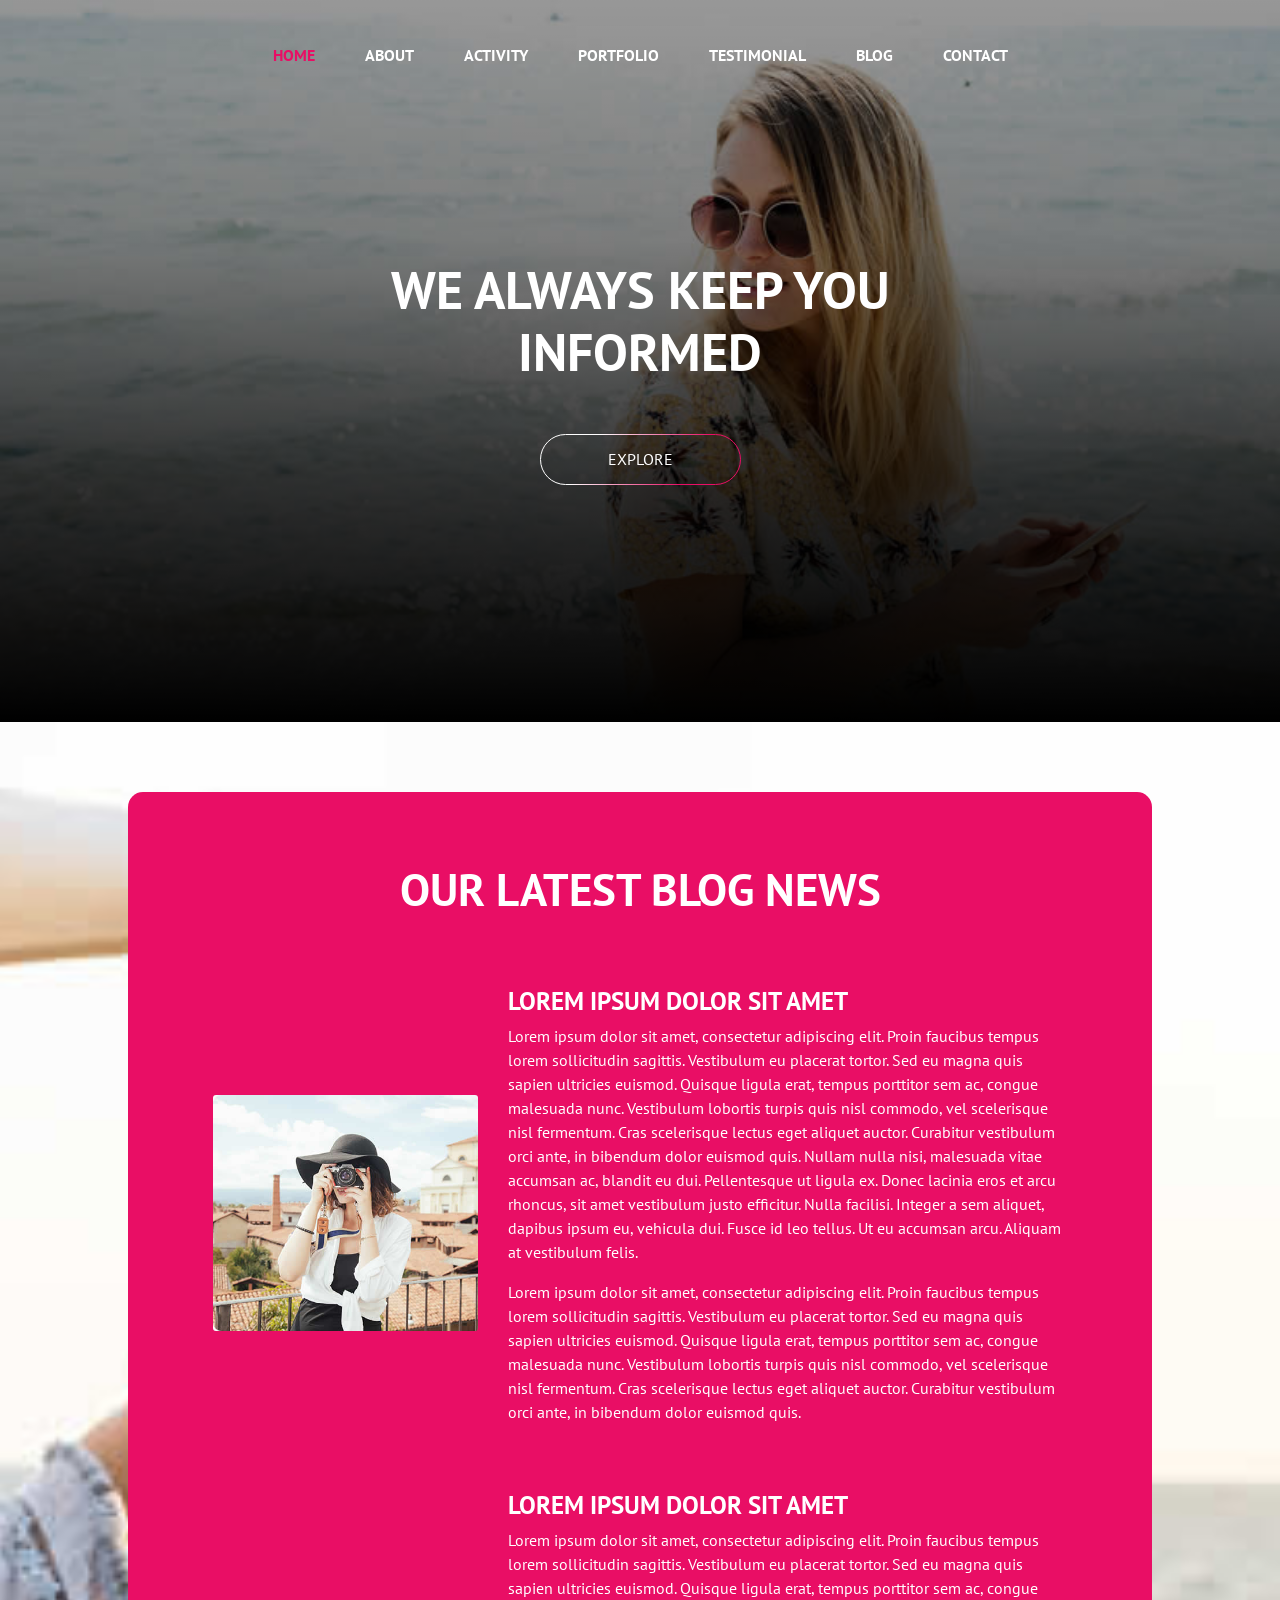
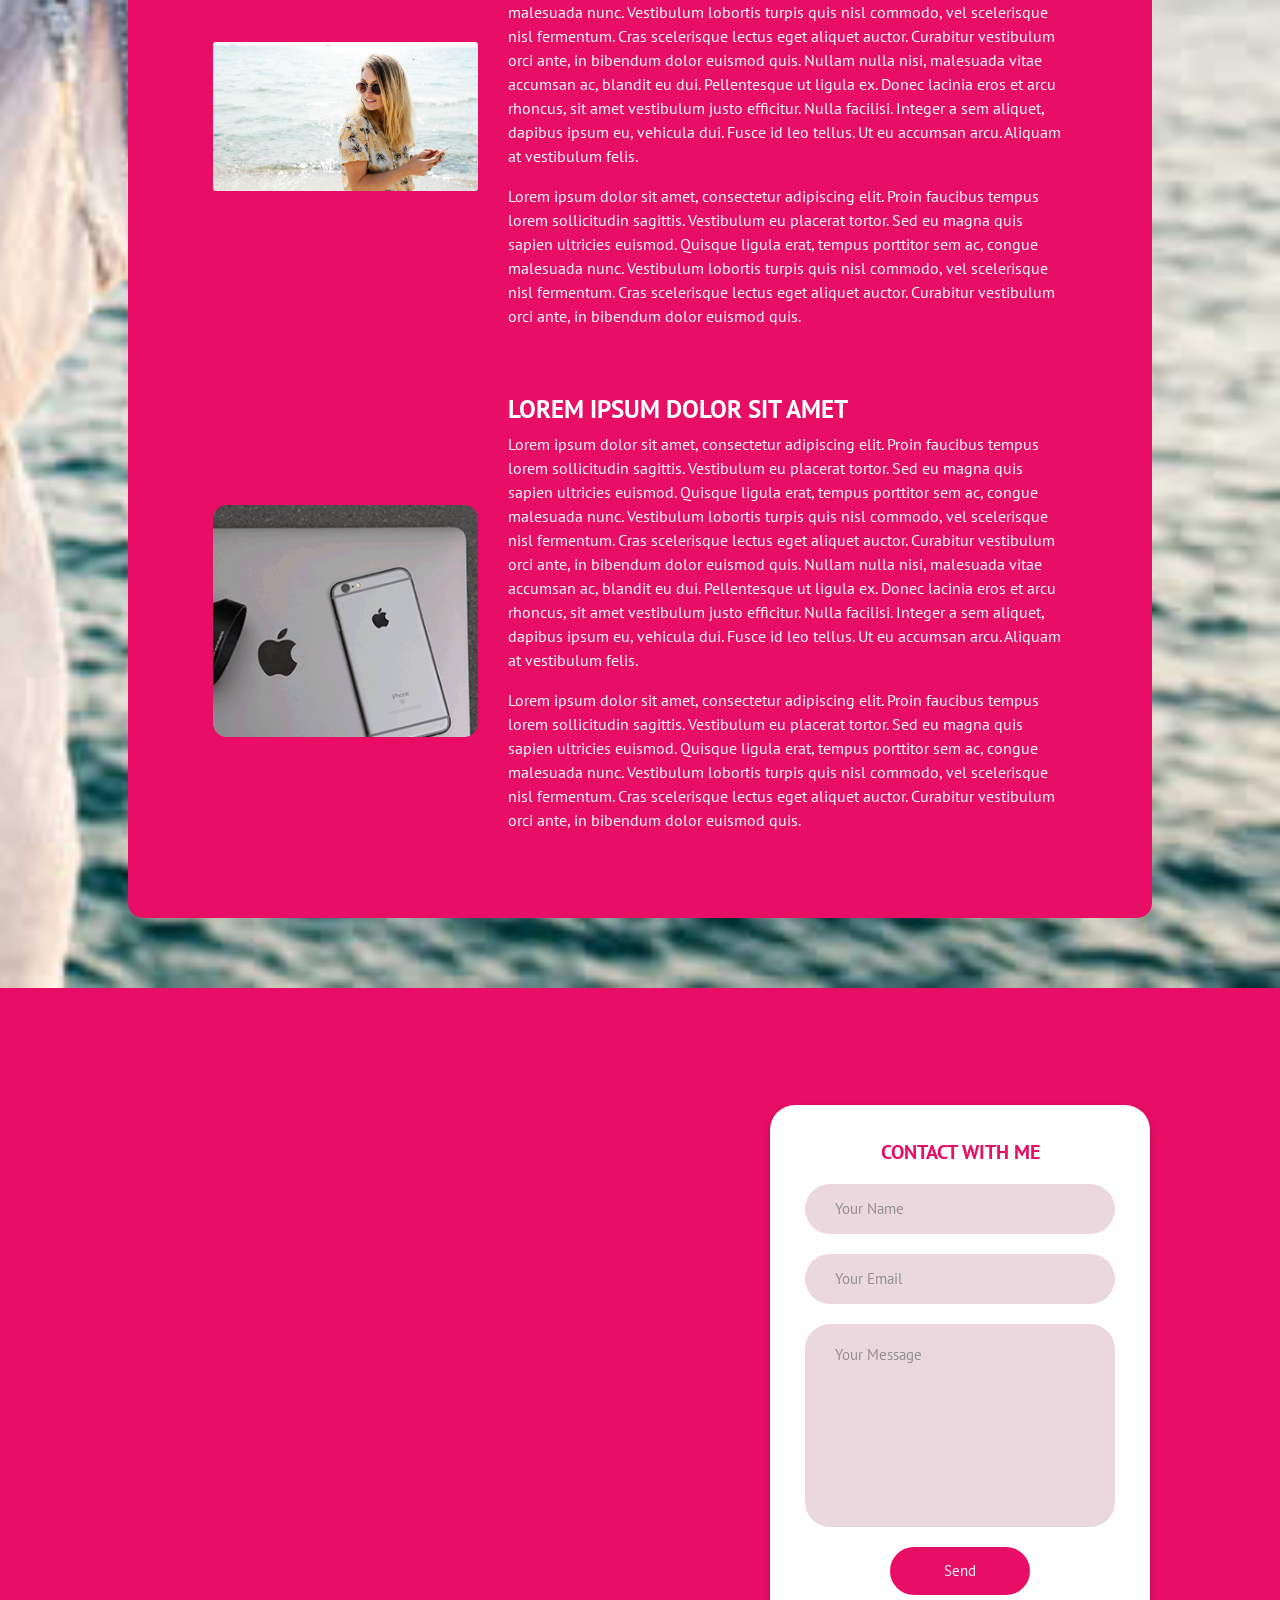
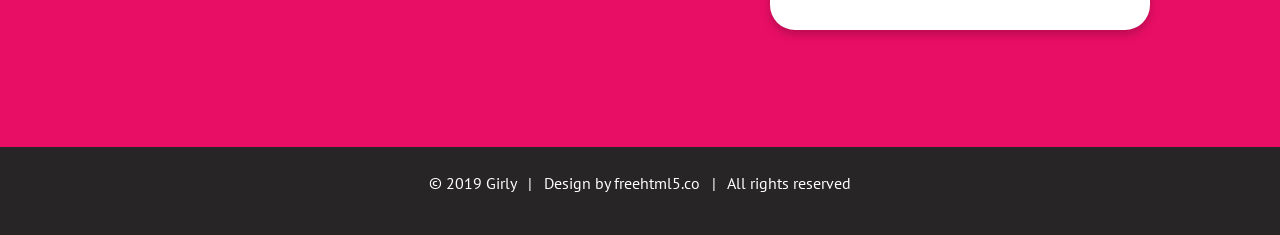
==== blog.html @ b61faa98 "template: Girly , Unchanged" ====
<!DOCTYPE html>
<!--
  Girly by FreeHTML5.co
  Twitter: https://twitter.com/fh5co
  Facebook: https://fb.com/fh5co
  URL: https://freehtml5.co
-->
<html lang="en">
<head>
  <!-- Required meta tags -->
  <meta charset="utf-8">
  <meta name="viewport" content="width=device-width, initial-scale=1, shrink-to-fit=no">
  <link rel="stylesheet" href="assets/css/bootstrap.min.css">
  <link rel="stylesheet" href="assets/css/style.css">
  <title>Girly</title>
</head>

<body>
  <nav class="navbar navbar-expand-md  fixed-top maine-menu">
    <div class="container">
      <button class="navbar-toggler ml-auto" data-target="#my-nav" onclick="myFunction(this)" data-toggle="collapse"> <span class="bar1"></span> <span class="bar2"></span> <span class="bar3"></span> </button>
      <div id="my-nav" class="collapse navbar-collapse">
        <ul class="navbar-nav mx-auto">
          <li class="nav-item active"> <a class="nav-link" href="index.html">Home</a> </li>
          <li class="nav-item"> <a class="nav-link" href="index.html#about" tabindex="-1" aria-disabled="true">About</a></li>
          <li class="nav-item"> <a class="nav-link" href="index.html#activity" tabindex="-1" aria-disabled="true">Activity</a></li>
          <li class="nav-item"> <a class="nav-link" href="index.html#portfolio" tabindex="-1" aria-disabled="true">Portfolio</a></li>
          <li class="nav-item"> <a class="nav-link" href="index.html#testimonial" tabindex="-1" aria-disabled="true">Testimonial</a></li>
          <li class="nav-item"> <a class="nav-link" href="#" tabindex="-1" aria-disabled="true">Blog</a></li>
          <li class="nav-item"> <a class="nav-link" href="index.html#contact" tabindex="-1" aria-disabled="true">Contact</a></li>
        </ul>
      </div>
    </div>
  </nav>

  <div class="container-fluid fh5co-home-banner">
    <div class="card"> <img class="card-img" src="assets/img/girl1.jpg" alt="">
      <div class="card-img-overlay">
        <div class="center-text">
          <h2 class="card-title">We always keep you informed</h2>
          <a href="#" class="btn">
            <svg width="201" height="51" viewBox="0 0 201 51">
              <defs>
                <style>
                .cls-1 {
                  fill: none;
                  stroke-width: 1px;
                  stroke: url(#linear-gradient);
                }
              </style>
              <linearGradient id="linear-gradient" x1="140.508" y1="50.5" x2="60.492" y2="0.5" gradientUnits="userSpaceOnUse">
                <stop offset="0" stop-color="#e90e65"/>
                <stop offset="1" stop-color="#fff"/>
              </linearGradient>
            </defs>
            <rect id="Rounded_Rectangle_1" data-name="Rounded Rectangle 1" class="cls-1" x="0.5" y="0.5" width="200" height="50" rx="25" ry="25"/>
          </svg>
        Explore</a> </div>
      </div>
    </div>
  </div>


  <!-- Blog content section -->
  <section class="fh5co-blog-content">
    <div class="blog-content-bckg">
      <div class="blog-content-inner">
        <div class="container-fluid">
          <h2 class="card-title">Our latest blog news</h2>
          <div class="row single-blog">
            <div class="col-xl-4 col-lg-12 single-blog__img">
              <img class="card-img w-100" src="assets/img/girl3.jpg" alt="">
            </div>
            <div class="col-xl-8 col-lg-12 single-blog__text">
              <h2>Lorem ipsum dolor sit amet</h2>
              <p>Lorem ipsum dolor sit amet, consectetur adipiscing elit. Proin faucibus tempus lorem sollicitudin sagittis. Vestibulum eu placerat tortor. Sed eu magna quis sapien ultricies euismod. Quisque ligula erat, tempus porttitor sem ac, congue malesuada nunc. Vestibulum lobortis turpis quis nisl commodo, vel scelerisque nisl fermentum. Cras scelerisque lectus eget aliquet auctor. Curabitur vestibulum orci ante, in bibendum dolor euismod quis. Nullam nulla nisi, malesuada vitae accumsan ac, blandit eu dui. Pellentesque ut ligula ex. Donec lacinia eros et arcu rhoncus, sit amet vestibulum justo efficitur. Nulla facilisi. Integer a sem aliquet, dapibus ipsum eu, vehicula dui. Fusce id leo tellus. Ut eu accumsan arcu. Aliquam at vestibulum felis.</p>
              <p>Lorem ipsum dolor sit amet, consectetur adipiscing elit. Proin faucibus tempus lorem sollicitudin sagittis. Vestibulum eu placerat tortor. Sed eu magna quis sapien ultricies euismod. Quisque ligula erat, tempus porttitor sem ac, congue malesuada nunc. Vestibulum lobortis turpis quis nisl commodo, vel scelerisque nisl fermentum. Cras scelerisque lectus eget aliquet auctor. Curabitur vestibulum orci ante, in bibendum dolor euismod quis.</p>
            </div>
          </div>
          <div class="row single-blog">
            <div class="col-xl-4 col-lg-12 single-blog__img">
              <img class="card-img w-100" src="assets/img/girl1.jpg" alt="">
            </div>
            <div class="col-xl-8 col-lg-12 single-blog__text">
              <h2>Lorem ipsum dolor sit amet</h2>
              <p>Lorem ipsum dolor sit amet, consectetur adipiscing elit. Proin faucibus tempus lorem sollicitudin sagittis. Vestibulum eu placerat tortor. Sed eu magna quis sapien ultricies euismod. Quisque ligula erat, tempus porttitor sem ac, congue malesuada nunc. Vestibulum lobortis turpis quis nisl commodo, vel scelerisque nisl fermentum. Cras scelerisque lectus eget aliquet auctor. Curabitur vestibulum orci ante, in bibendum dolor euismod quis. Nullam nulla nisi, malesuada vitae accumsan ac, blandit eu dui. Pellentesque ut ligula ex. Donec lacinia eros et arcu rhoncus, sit amet vestibulum justo efficitur. Nulla facilisi. Integer a sem aliquet, dapibus ipsum eu, vehicula dui. Fusce id leo tellus. Ut eu accumsan arcu. Aliquam at vestibulum felis.</p>
              <p>Lorem ipsum dolor sit amet, consectetur adipiscing elit. Proin faucibus tempus lorem sollicitudin sagittis. Vestibulum eu placerat tortor. Sed eu magna quis sapien ultricies euismod. Quisque ligula erat, tempus porttitor sem ac, congue malesuada nunc. Vestibulum lobortis turpis quis nisl commodo, vel scelerisque nisl fermentum. Cras scelerisque lectus eget aliquet auctor. Curabitur vestibulum orci ante, in bibendum dolor euismod quis.</p>
            </div>
          </div>
          <div class="row single-blog">
            <div class="col-xl-4 col-lg-12 single-blog__img">
              <img class="card-img w-100" src="assets/img/portfolio-img3.png" alt="">
            </div>
            <div class="col-xl-8 col-lg-12 single-blog__text">
              <h2>Lorem ipsum dolor sit amet</h2>
              <p>Lorem ipsum dolor sit amet, consectetur adipiscing elit. Proin faucibus tempus lorem sollicitudin sagittis. Vestibulum eu placerat tortor. Sed eu magna quis sapien ultricies euismod. Quisque ligula erat, tempus porttitor sem ac, congue malesuada nunc. Vestibulum lobortis turpis quis nisl commodo, vel scelerisque nisl fermentum. Cras scelerisque lectus eget aliquet auctor. Curabitur vestibulum orci ante, in bibendum dolor euismod quis. Nullam nulla nisi, malesuada vitae accumsan ac, blandit eu dui. Pellentesque ut ligula ex. Donec lacinia eros et arcu rhoncus, sit amet vestibulum justo efficitur. Nulla facilisi. Integer a sem aliquet, dapibus ipsum eu, vehicula dui. Fusce id leo tellus. Ut eu accumsan arcu. Aliquam at vestibulum felis.</p>
              <p>Lorem ipsum dolor sit amet, consectetur adipiscing elit. Proin faucibus tempus lorem sollicitudin sagittis. Vestibulum eu placerat tortor. Sed eu magna quis sapien ultricies euismod. Quisque ligula erat, tempus porttitor sem ac, congue malesuada nunc. Vestibulum lobortis turpis quis nisl commodo, vel scelerisque nisl fermentum. Cras scelerisque lectus eget aliquet auctor. Curabitur vestibulum orci ante, in bibendum dolor euismod quis.</p>
            </div>
          </div>
        </div>
      </div>
    </div>
  </section>
  <!-- Blog content section end -->


  <footer class="container-fluid p-0 pr-0">
    <div class="row mr-0 ml-0">
      <div class="col-md-6 pr-0 pl-0 map">
        <iframe src="https://www.google.com/maps/embed?pb=!1m18!1m12!1m3!1d13035.46901327725!2d-80.85396551628644!3d35.234674411422155!2m3!1f0!2f0!3f0!3m2!1i1024!2i768!4f13.1!3m3!1m2!1s0x8856a03af474f38f%3A0xf8301daadf5f7670!2sFourth+Ward%2C+Charlotte%2C+NC%2C+USA!5e0!3m2!1sen!2sin!4v1551001218548"  style="border:0" allowfullscreen></iframe>
      </div>
      <div class="col-md-6 content-us">
        <div class="contact-form">
          <h3 class="text-uppercase">Contact with me</h3>
          <input type="text" class="form-control" placeholder="Your Name">
          <input type="text" class="form-control" placeholder="Your Email">
          <textarea class="form-control" placeholder="Your Message"></textarea>
          <button type="submit">Send</button>
        </div>
      </div>
    </div>
    <div class="copy pt-4 pb-4">
      <p><a href="https://freehtml5.co/" target="_blank"> &copy; 2019 Girly</a>  &nbsp;  |  &nbsp; Design by <a href="https://freehtml5.co/" target="_blank">freehtml5.co</a> &nbsp; | &nbsp;  All rights reserved</p>
    </div>
  </footer>

  <!-- jQuery first, then Popper.js, then Bootstrap JS --> 
  <script src="assets/js/jquery-3.3.1.slim.min.js"></script> 
  <script src="assets/js/popper.min.js" ></script> 
  <script src="assets/js/bootstrap.min.js"></script> 
  <script src="assets/js/owl.carousel.min.js"></script> 
  <script src="assets/js/main.js"></script>

</body>
</html>
---- assets/css/style.css ----
/*
 * Girly by FreeHTML5.co
 * Twitter: https://twitter.com/fh5co
 * Facebook: https://fb.com/fh5co
 * URL: https://freehtml5.co
 */
* {
  margin: 0;
  padding: 0; }

/* Colors */
/* fonts variable */
@font-face {
  font-family: "Oswald-Bold";
  src: url(../fonts/Oswald-Bold.ttf); }

@font-face {
  font-family: "PT-Sans-Bold";
  src: url(../fonts/PT_Sans-Web-Bold.ttf); }

@font-face {
  font-family: "PT-Sans-Regular";
  src: url(../fonts/PT_Sans-Web-Regular.ttf); }

@font-face {
  font-family: "PT-Sans-Italic";
  src: url(../fonts/PT_Sans-Web-Italic.ttf); }

body {
  font-size: 16px;
  font-family: "PT-Sans-Regular"; }

h1, h2, h3, h4, h5, h6 {
  font-family: "PT-Sans-Bold"; }

h2 {
  font-size: 25px;
  text-transform: uppercase; }
  @media (max-width: 600px) {
    h2 {
      font-size: 18px; } }

.maine-menu {
  position: absolute;
  top: 20px; }
  .maine-menu .navbar-nav li .nav-link {
    font-family: "PT-Sans-Bold";
    font-size: 16px;
    text-transform: uppercase;
    padding: 15px 25px;
    color: #fff; }
  .maine-menu .navbar-nav li.active a, .maine-menu .navbar-nav li:hover a, .maine-menu .navbar-nav li:visited a {
    color: #e90e65; }
  .maine-menu .bar1, .maine-menu .bar2, .maine-menu .bar3 {
    width: 25px;
    height: 2px;
    background-color: #fff;
    margin: 5px 0;
    transition: 0.4s;
    display: block;
    position: relative; }
  .maine-menu .change .bar1 {
    -webkit-transform: rotate(-42deg) translate(-2px, 6px);
    transform: rotate(-42deg) translate(-2px, 6px); }
  .maine-menu .change .bar2 {
    opacity: 0; }
  .maine-menu .change .bar3 {
    -webkit-transform: rotate(46deg) translate(-4px, -8px);
    transform: rotate(46deg) translate(-4px, -8px); }
  @media (max-width: 991px) {
    .maine-menu .navbar-nav {
      float: right; }
      .maine-menu .navbar-nav li .nav-link {
        font-family: "PT-Sans-Bold";
        font-size: 16px;
        text-transform: uppercase;
        padding: 7px 10px;
        color: #fff; }
    .maine-menu .collapse.show {
      background: rgba(0, 0, 0, 0.5); } }

.card {
  border: none;
  background: none;
  border-radius: 0; }
  .card img {
    border-radius: 0; }

.fh5co-home-banner {
  padding: 0; }
  .fh5co-home-banner .card {
    border: none; }
  .fh5co-home-banner h2 {
    font-size: 52px;
    color: #fff;
    text-transform: uppercase;
    max-width: 730px;
    margin: 0 auto; }
  .fh5co-home-banner a {
    text-transform: uppercase;
    color: #fff;
    width: 198px;
    border-radius: 40px;
    margin-top: 50px;
    padding: 13px 0; }
    .fh5co-home-banner a svg {
      position: absolute;
      left: 0;
      right: 0;
      margin: 0 auto;
      margin-top: -13px; }
  .fh5co-home-banner .center-text {
    text-align: center;
    position: relative;
    top: 35%; }
  .fh5co-home-banner .card-img-overlay {
    background: -webkit-linear-gradient(rgba(0, 0, 0, 0.4), rgba(0, 0, 0, 0.5), rgba(0, 0, 0, 0.8), black);
    background: -moz-linear-gradient(rgba(0, 0, 0, 0.4), rgba(0, 0, 0, 0.5), rgba(0, 0, 0, 0.8), black);
    background: -o-linear-gradient(rgba(0, 0, 0, 0.4), rgba(0, 0, 0, 0.5), rgba(0, 0, 0, 0.8), black);
    background: -linear-gradient(rgba(0, 0, 0, 0.4), rgba(0, 0, 0, 0.5), rgba(0, 0, 0, 0.8), black); }
  @media (max-width: 991px) {
    .fh5co-home-banner h2 {
      font-size: 30px;
      max-width: 460px; }
    .fh5co-home-banner .center-text {
      top: 30%; } }
  @media (max-width: 700px) {
    .fh5co-home-banner a {
      width: 140px;
      padding: 4px 0; }
      .fh5co-home-banner a svg {
        height: 35px;
        margin-top: -5px;
        width: 140px; } }
  @media (max-width: 600px) {
    .fh5co-home-banner a {
      margin-top: 20px; }
    .fh5co-home-banner h2 {
      font-size: 18px;
      max-width: 260px; }
    .fh5co-home-banner .center-text {
      top: 30%; } }

.fh5co-two-img .card-img-overlay {
  background: -webkit-linear-gradient(rgba(0, 0, 0, 0.2), rgba(0, 0, 0, 0.5), rgba(0, 0, 0, 0.8), black);
  background: -moz-linear-gradient(rgba(0, 0, 0, 0.2), rgba(0, 0, 0, 0.5), rgba(0, 0, 0, 0.8), black);
  background: -o-linear-gradient(rgba(0, 0, 0, 0.2), rgba(0, 0, 0, 0.5), rgba(0, 0, 0, 0.8), black);
  background: -linear-gradient(rgba(0, 0, 0, 0.2), rgba(0, 0, 0, 0.5), rgba(0, 0, 0, 0.8), black); }

.contact-pop {
  margin-top: -300px; }
  .contact-pop .card-img-overlay {
    background: -webkit-linear-gradient(rgba(0, 0, 0, 0.2), rgba(0, 0, 0, 0.6));
    background: -moz-linear-gradient(rgba(0, 0, 0, 0.2), rgba(0, 0, 0, 0.6));
    background: -o-linear-gradient(rgba(0, 0, 0, 0.2), rgba(0, 0, 0, 0.6));
    background: -linear-linear-gradient(rgba(0, 0, 0, 0.2), rgba(0, 0, 0, 0.6));
    border-radius: 15px 0 0 15px; }
  .contact-pop .row {
    max-width: 918px;
    margin: 0 auto; }
  .contact-pop img {
    border-radius: 15px 0 0 15px; }
  .contact-pop .content {
    padding: 45px 20px 20px 40px;
    height: 100%;
    background: #fff;
    border-radius: 0 15px 15px 0; }
    .contact-pop .content h3 {
      color: #3d383a;
      font-size: 30px;
      text-transform: uppercase;
      margin-bottom: 10px; }
    .contact-pop .content h4 {
      color: #978b91;
      font-size: 18px;
      font-family: "PT-Sans-Regular"; }
    .contact-pop .content p {
      color: #584f53; }
    .contact-pop .content hr {
      background-color: #e90e65;
      width: 50px;
      height: 5px;
      border: none;
      margin-left: 0; }
    .contact-pop .content a {
      background-color: #e90e65;
      width: 158px;
      border-radius: 40px;
      color: #fefefe;
      padding: 10px 0;
      margin-top: 20px; }
    @media (max-width: 991px) {
      .contact-pop .content {
        padding: 20px 20px 20px 25px; }
        .contact-pop .content h3 {
          font-size: 24px; }
        .contact-pop .content h4 {
          font-size: 16px; }
        .contact-pop .content p {
          font-size: 14px; }
        .contact-pop .content a {
          width: 120px;
          padding: 5px 0; }
        .contact-pop .content hr {
          margin: 10px 0; } }
  @media (max-width: 991px) {
    .contact-pop {
      margin-top: -250px; } }
  @media (max-width: 767px) {
    .contact-pop {
      margin-top: 0; }
      .contact-pop .col-md-6 {
        padding: 0; }
      .contact-pop img {
        border-radius: 15px 15px 0 0; }
      .contact-pop .card-img-overlay {
        border-radius: 15px 15px 0 0; }
      .contact-pop .content {
        border-radius: 0 0 15px 15px; } }

.owl-carousel, .owl-carousel .owl-item {
  -webkit-tap-highlight-color: transparent;
  position: relative; }

.owl-carousel {
  display: none;
  width: 100%;
  z-index: 1; }

.owl-carousel .owl-stage {
  position: relative;
  -ms-touch-action: pan-Y;
  touch-action: manipulation;
  -moz-backface-visibility: hidden; }

.owl-carousel .owl-stage:after {
  content: ".";
  display: block;
  clear: both;
  visibility: hidden;
  line-height: 0;
  height: 0; }

.owl-carousel .owl-stage-outer {
  position: relative;
  overflow: hidden;
  -webkit-transform: translate3d(0, 0, 0); }

.owl-carousel .owl-item, .owl-carousel .owl-wrapper {
  -webkit-backface-visibility: hidden;
  -moz-backface-visibility: hidden;
  -ms-backface-visibility: hidden;
  -webkit-transform: translate3d(0, 0, 0);
  -moz-transform: translate3d(0, 0, 0);
  -ms-transform: translate3d(0, 0, 0); }

.owl-carousel .owl-item {
  min-height: 1px;
  float: left;
  -webkit-backface-visibility: hidden;
  -webkit-touch-callout: none; }

.owl-carousel .owl-item img {
  display: block;
  width: 100%; }

.owl-carousel .owl-dots.disabled, .owl-carousel .owl-nav.disabled {
  display: none; }

.no-js .owl-carousel, .owl-carousel.owl-loaded {
  display: block; }

.owl-carousel .owl-dot, .owl-carousel .owl-nav .owl-next, .owl-carousel .owl-nav .owl-prev {
  cursor: pointer;
  -webkit-user-select: none;
  -khtml-user-select: none;
  -moz-user-select: none;
  -ms-user-select: none;
  user-select: none; }

.owl-carousel .owl-nav button.owl-next, .owl-carousel .owl-nav button.owl-prev, .owl-carousel button.owl-dot {
  background: 0 0;
  color: inherit;
  border: none;
  padding: 0 !important;
  font: inherit; }

.owl-carousel.owl-loading {
  opacity: 0;
  display: block; }

.owl-carousel.owl-hidden {
  opacity: 0; }

.owl-carousel.owl-refresh .owl-item {
  visibility: hidden; }

.owl-carousel.owl-drag .owl-item {
  -ms-touch-action: pan-y;
  touch-action: pan-y;
  -webkit-user-select: none;
  -moz-user-select: none;
  -ms-user-select: none;
  user-select: none; }

.owl-carousel.owl-grab {
  cursor: move;
  cursor: grab; }

.owl-carousel.owl-rtl {
  direction: rtl; }

.owl-carousel.owl-rtl .owl-item {
  float: right; }

.owl-carousel .animated {
  animation-duration: 1s;
  animation-fill-mode: both; }

.owl-carousel .owl-animated-in {
  z-index: 0; }

.owl-carousel .owl-animated-out {
  z-index: 1; }

.owl-carousel .fadeOut {
  animation-name: fadeOut; }

@keyframes fadeOut {
  0% {
    opacity: 1; }
  100% {
    opacity: 0; } }

.owl-height {
  transition: height .5s ease-in-out; }

.owl-carousel .owl-item .owl-lazy {
  opacity: 0;
  transition: opacity .4s ease; }

.owl-carousel .owl-item .owl-lazy:not([src]), .owl-carousel .owl-item .owl-lazy[src^=""] {
  max-height: 0; }

.owl-carousel .owl-item img.owl-lazy {
  transform-style: preserve-3d; }

.owl-carousel .owl-video-wrapper {
  position: relative;
  height: 100%;
  background: #000; }

.owl-carousel .owl-video-play-icon {
  position: absolute;
  height: 80px;
  width: 80px;
  left: 50%;
  top: 50%;
  margin-left: -40px;
  margin-top: -40px;
  background: url(owl.video.play.png) no-repeat;
  cursor: pointer;
  z-index: 1;
  -webkit-backface-visibility: hidden;
  transition: transform .1s ease; }

.owl-carousel .owl-video-play-icon:hover {
  -ms-transform: scale(1.3, 1.3);
  transform: scale(1.3, 1.3); }

.owl-carousel .owl-video-playing .owl-video-play-icon, .owl-carousel .owl-video-playing .owl-video-tn {
  display: none; }

.owl-carousel .owl-video-tn {
  opacity: 0;
  height: 100%;
  background-position: center center;
  background-repeat: no-repeat;
  background-size: contain;
  transition: opacity .4s ease; }

.owl-carousel .owl-video-frame {
  position: relative;
  z-index: 1;
  height: 100%;
  width: 100%; }

.fh5co-recent-work {
  background: #e90e65;
  padding: 100px 0; }
  @media (max-width: 767px) {
    .fh5co-recent-work {
      padding-bottom: 0; } }

.recent {
  margin-top: 200px; }
  .recent h2 {
    color: #fff; }
  .recent .owl-carousel .owl-stage-outer {
    padding-top: 30px;
    padding-bottom: 50px; }
  .recent .owl-carousel .owl-nav {
    display: block;
    position: absolute;
    top: -30px;
    right: 0;
    color: #fff; }
    .recent .owl-carousel .owl-nav .owl-prev, .recent .owl-carousel .owl-nav .owl-next {
      height: 23px;
      width: 23px;
      text-align: center;
      padding: 0;
      border: 1px solid #fff;
      border-radius: 50%;
      margin: 0 2px; }
      .recent .owl-carousel .owl-nav .owl-prev:hover, .recent .owl-carousel .owl-nav .owl-next:hover {
        background: #fff;
        color: #e90e65; }
      .recent .owl-carousel .owl-nav .owl-prev span, .recent .owl-carousel .owl-nav .owl-next span {
        position: relative;
        display: block;
        top: -2px; }
    .recent .owl-carousel .owl-nav button {
      outline: none; }
  .recent .card {
    border-radius: 15px;
    margin-bottom: 30px;
    transition: all 0.3s;
    -webkit-transition: all 0.3s;
    -moz-transition: all 0.3s; }
    .recent .card .card-img {
      border-radius: 15px; }
    .recent .card h5 {
      font-size: 20px;
      color: #fff;
      margin-bottom: 5px; }
    .recent .card p {
      font-size: 14px;
      color: #e90e65; }
    .recent .card.active, .recent .card:hover {
      transform: scale(1.05, 1.1);
      -webkit-transform: scale(1.05, 1.1);
      -ms-transform: scale(1.05, 1.1);
      -moz-transform: scale(1.05, 1.1);
      box-shadow: 0px 20px 32px 0px rgba(0, 0, 0, 0.25); }
      .recent .card.active .card-img-overlay, .recent .card:hover .card-img-overlay {
        background: -webkit-linear-gradient(rgba(0, 0, 0, 0.3), rgba(233, 14, 101, 0.95));
        background: -moz-linear-gradient(rgba(0, 0, 0, 0.3), rgba(233, 14, 101, 0.95));
        background: linear-gradient(rgba(0, 0, 0, 0.3), rgba(233, 14, 101, 0.95));
        background: -ms-linear-gradient(rgba(0, 0, 0, 0.3), rgba(233, 14, 101, 0.95)); }
      .recent .card.active p, .recent .card:hover p {
        color: #e587ac; }
  .recent .card-img-overlay {
    border-radius: 15px;
    background: -webkit-linear-gradient(rgba(0, 0, 0, 0.3), rgba(0, 0, 0, 0.85));
    background: -moz-linear-gradient(rgba(0, 0, 0, 0.3), rgba(0, 0, 0, 0.85));
    background: linear-gradient(rgba(0, 0, 0, 0.3), rgba(0, 0, 0, 0.85));
    background: -ms-linear-gradient(rgba(0, 0, 0, 0.3), rgba(0, 0, 0, 0.85));
    background: -o-linear-gradient(rgba(0, 0, 0, 0.3), rgba(0, 0, 0, 0.85)); }
  .recent .heart {
    width: auto !important; }
  .recent .bottom-text {
    position: absolute;
    bottom: 30px; }
  @media (max-width: 767px) {
    .recent {
      margin-top: 100px; } }

.fh5co-portfolio {
  background-color: #f2d5d7;
  background-image: url(../img/camera-bg.jpg);
  background-position: right bottom;
  background-repeat: no-repeat;
  padding: 100px 0;
  margin-top: 0; }
  .fh5co-portfolio h2 {
    color: #584f53;
    margin-bottom: 20px; }
  .fh5co-portfolio .card {
    margin-bottom: 0; }
    .fh5co-portfolio .card.active, .fh5co-portfolio .card:hover {
      transform: none;
      box-shadow: none; }
  .fh5co-portfolio .bottom-text {
    bottom: 15px; }
  .fh5co-portfolio .bx {
    float: left;
    padding: 7px; }
  @media (max-width: 1199px) {
    .fh5co-portfolio .bx-1, .fh5co-portfolio .bx-4 {
      width: 32.5%; }
    .fh5co-portfolio .bx-2 {
      width: 41%; }
    .fh5co-portfolio .bx-3 {
      width: 26.5%; }
    .fh5co-portfolio .bx-middle {
      width: 67.5%; }
    .fh5co-portfolio .bx-5, .fh5co-portfolio .bx-8 {
      width: 39%; }
    .fh5co-portfolio .bx-6, .fh5co-portfolio .bx-7 {
      width: 61%; } }
  @media (max-width: 991px) {
    .fh5co-portfolio h5 {
      font-size: 16px !important; } }
  @media (max-width: 767px) {
    .fh5co-portfolio h5 {
      font-size: 14px !important; } }
  @media (max-width: 576px) {
    .fh5co-portfolio h5 {
      font-size: 16px !important; }
    .fh5co-portfolio .bx {
      width: auto !important;
      display: inline-block;
      float: none;
      margin: 3px auto; }
    .fh5co-portfolio .bx-middle {
      text-align: center !important; }
      .fh5co-portfolio .bx-middle .heart {
        float: left !important; } }

.activity {
  background: #f3e7e8;
  padding-bottom: 50px; }
  .activity .recent {
    margin-top: 0; }
  .activity h2 {
    color: #584f53; }
  .activity .owl-carousel .owl-nav .owl-prev, .activity .owl-carousel .owl-nav .owl-next {
    color: #212020;
    border-color: #212020; }
    .activity .owl-carousel .owl-nav .owl-prev:hover, .activity .owl-carousel .owl-nav .owl-next:hover {
      background: #212020;
      color: #fff; }
  .activity .card {
    margin-bottom: 0;
    box-shadow: 0px 10px 21px 0px rgba(0, 0, 0, 0.2); }
    .activity .card .card-img-overlay {
      background: -webkit-linear-gradient(rgba(0, 0, 0, 0), rgba(0, 0, 0, 0.6));
      background: -moz-linear-gradient(rgba(0, 0, 0, 0), rgba(0, 0, 0, 0.6));
      background: linear-gradient(rgba(0, 0, 0, 0), rgba(0, 0, 0, 0.6));
      background: -ms-linear-gradient(rgba(0, 0, 0, 0), rgba(0, 0, 0, 0.6)); }
    .activity .card.active, .activity .card:hover {
      transform: none;
      box-shadow: none; }
      .activity .card.active .card-img-overlay, .activity .card:hover .card-img-overlay {
        background: -webkit-linear-gradient(rgba(0, 0, 0, 0.3), rgba(233, 14, 101, 0.95));
        background: -moz-linear-gradient(rgba(0, 0, 0, 0.3), rgba(233, 14, 101, 0.95));
        background: linear-gradient(rgba(0, 0, 0, 0.3), rgba(233, 14, 101, 0.95));
        background: -ms-linear-gradient(rgba(0, 0, 0, 0.3), rgba(233, 14, 101, 0.95)); }
      .activity .card.active p, .activity .card:hover p {
        color: #e587ac; }
    .activity .card h5 {
      font-size: 22px; }
    .activity .card:hover a {
      display: inline-block; }
  .activity .card-img-overlay {
    padding: 0 2.2rem; }
    .activity .card-img-overlay a {
      display: none;
      font-size: 20px;
      color: #fff;
      text-decoration: none;
      margin-top: 10px; }
      .activity .card-img-overlay a img {
        width: 20px;
        display: inline-block;
        color: #fff; }

.fh5co-about-me {
  padding: 0; }
  .fh5co-about-me .card-img-overlay {
    background-color: rgba(233, 14, 101, 0.902); }
  .fh5co-about-me h2 {
    text-align: center;
    color: #fff;
    margin: 70px auto; }
  .fh5co-about-me .card-img {
    min-height: 730px; }
  .fh5co-about-me .carousel-indicators {
    bottom: 100px; }
    .fh5co-about-me .carousel-indicators li {
      height: 89px;
      width: 89px;
      z-index: 55;
      text-indent: 5px;
      border: 1px solid #fafafa;
      border-style: solid;
      border-radius: 50%;
      padding: 3px;
      background: none;
      margin: 0 20px;
      position: relative;
      top: 43px;
      opacity: 0.5; }
      .fh5co-about-me .carousel-indicators li span {
        font-family: "PT-Sans-Bold";
        font-size: 18px;
        text-align: center;
        margin-top: 20px;
        display: none;
        color: #fff; }
      .fh5co-about-me .carousel-indicators li img {
        width: 100%;
        position: relative;
        left: -5px; }
      .fh5co-about-me .carousel-indicators li.active {
        height: 166px;
        width: 166px;
        opacity: 1;
        top: 0px;
        padding: 7px; }
        .fh5co-about-me .carousel-indicators li.active span {
          display: block; }
  .fh5co-about-me .carousel-caption {
    bottom: 335px; }
    .fh5co-about-me .carousel-caption p {
      max-width: 540px;
      margin: 0 auto;
      margin-top: 50px; }
  @media (max-width: 991px) {
    .fh5co-about-me .card-img {
      position: relative;
      width: 150% !important;
      margin-left: -25%;
      margin-right: -25%; } }
  @media (max-width: 720px) {
    .fh5co-about-me h2 {
      margin: 20px auto; }
    .fh5co-about-me .card-img {
      min-height: 575px; }
    .fh5co-about-me .carousel-caption {
      left: 5%;
      right: 5%;
      bottom: 270px; }
      .fh5co-about-me .carousel-caption p {
        margin-top: 20px; }
      .fh5co-about-me .carousel-caption img {
        max-width: 50px; }
    .fh5co-about-me .carousel-indicators {
      bottom: 100px;
      margin-left: 5%;
      margin-right: 5%; }
      .fh5co-about-me .carousel-indicators li {
        height: 60px;
        width: 60px;
        margin: 0 10px;
        top: 20px; }
        .fh5co-about-me .carousel-indicators li span {
          font-size: 14px; }
        .fh5co-about-me .carousel-indicators li.active {
          height: 100px;
          width: 100px; } }

.fh5co-insta-feed {
  padding: 100px 0;
  background: #f7f0f1; }
  .fh5co-insta-feed .card {
    box-shadow: none; }
    .fh5co-insta-feed .card .card-img-overlay {
      background: -webkit-linear-gradient(rgba(0, 0, 0, 0), rgba(0, 0, 0, 0.4));
      background: -moz-linear-gradient(rgba(0, 0, 0, 0), rgba(0, 0, 0, 0.4));
      background: linear-gradient(rgba(0, 0, 0, 0), rgba(0, 0, 0, 0.4));
      background: -ms-linear-gradient(rgba(0, 0, 0, 0), rgba(0, 0, 0, 0.4)); }

.twit-box {
  margin: 0 auto;
  border-radius: 15px;
  background-color: #fff;
  box-shadow: 0px 10px 10px 0px rgba(0, 0, 0, 0.2);
  width: 100%;
  max-width: 350px;
  padding: 60px 30px 30px 30px; }
  .twit-box .media-body h5 {
    font-size: 22px;
    color: #03a9f4; }
  .twit-box .media-body p {
    color: #a1a0a1; }
  .twit-box p {
    color: #666666; }
  .twit-box a {
    background-color: #03a9f4;
    border-color: #03a9f4;
    width: 120px;
    padding: 5px 0;
    border-radius: 40px; }
    .twit-box a:hover, .twit-box a:visited {
      background-color: #0286c2; }
  .twit-box::before {
    content: "";
    position: absolute;
    width: 70px;
    height: 57px;
    background: url(../img/twitter-logo.png);
    margin-left: -55px;
    top: -20px; }

.feed-caro {
  padding-top: 36px; }
  @media (max-width: 1199px) {
    .feed-caro {
      padding-top: 95px; } }

.social-links {
  margin-top: 20px; }
  .social-links ul li {
    text-align: center;
    margin: 0 10px; }
    .social-links ul li a {
      border: 1px solid #a59299;
      border-radius: 50%;
      width: 48px;
      height: 48px;
      padding: 0;
      padding-top: 10px; }
    .social-links ul li:hover a, .social-links ul li:visited a {
      background: #fff; }

footer {
  background: #e90e65; }
  footer iframe {
    height: 100%;
    width: 100%; }
  footer .contact-form {
    border-radius: 25px;
    padding: 35px;
    background-color: #fff;
    box-shadow: 0px 5px 10px 0px rgba(0, 0, 0, 0.2);
    width: 100%;
    max-width: 380px;
    margin: 117px auto; }
    footer .contact-form h3 {
      color: #e90e65;
      font-size: 20px;
      text-align: center;
      margin-bottom: 20px; }
    footer .contact-form .form-control {
      margin-bottom: 20px;
      border: none;
      background-color: #ebd8df;
      border-radius: 25px;
      font-size: 15px;
      padding: 25px 30px; }
    footer .contact-form ::-webkit-input-placeholder {
      color: #928f8f; }
    footer .contact-form textarea {
      height: 203px;
      resize: none;
      padding-top: 20px !important; }
    footer .contact-form button {
      background: #e90e65;
      width: 140px;
      padding: 13px 0;
      font-size: 15px;
      color: #fff;
      border: none;
      border-radius: 40px;
      margin: 0 auto;
      display: block;
      cursor: pointer; }
      footer .contact-form button:hover, footer .contact-form button:visited {
        background: #b90b50; }
  footer .copy {
    background: #282526;
    text-align: center; }
    footer .copy p {
      color: #fff; }
    footer .copy a {
      color: #fff;
      transition: 0.3s ease;
      text-decoration: none; }
      footer .copy a:hover {
        color: #e90e65; }
  @media (max-width: 1199px) {
    footer .contact-form {
      margin: 50px auto; } }
  @media (max-width: 767px) {
    footer .map {
      min-height: 300px; } }

@media (max-width: 767px) {
  .row {
    margin-left: 0;
    margin-right: 0; }
  .container-fluid {
    padding-left: 0;
    padding-right: 0; } }

/* Blog page style */
.fh5co-blog-content {
  background-image: url(../img/girl2.jpg);
  background-position: right bottom;
  background-repeat: no-repeat;
  background-size: cover; }

.blog-content-bckg {
  margin: 0 auto;
  padding: 70px 0;
  width: 80%;
  color: #fff; }
  @media (max-width: 992px) {
    .blog-content-bckg {
      padding: 40px 0; } }

.blog-content-inner {
  background-color: #f2d5d7;
  background-color: #e90e65;
  padding: 70px;
  border-radius: 15px; }
  .blog-content-inner .card-title {
    margin-bottom: 70px;
    font-size: 45px;
    text-align: center; }
    @media (max-width: 992px) {
      .blog-content-inner .card-title {
        margin-bottom: 40px;
        font-size: 30px; } }
    @media (max-width: 600px) {
      .blog-content-inner .card-title {
        font-size: 18px; } }
  @media (max-width: 767px) {
    .blog-content-inner {
      padding: 40px; } }
  @media (max-width: 600px) {
    .blog-content-inner {
      padding: 20px 0; } }

.single-blog {
  display: flex;
  align-items: center;
  margin-bottom: 50px; }
  .single-blog:last-child {
    margin-bottom: 0; }
  @media (max-width: 1199px) {
    .single-blog .single-blog__img {
      margin-bottom: 30px; } }
  @media (max-width: 600px) {
    .single-blog .single-blog__text {
      font-size: 14px;
      text-align: justify; } }
  @media (max-width: 1199px) {
    .single-blog {
      padding-bottom: 20px;
      border-bottom: 1px solid #fff; }
      .single-blog:last-child {
        padding-bottom: 0;
        border-bottom: none; } }
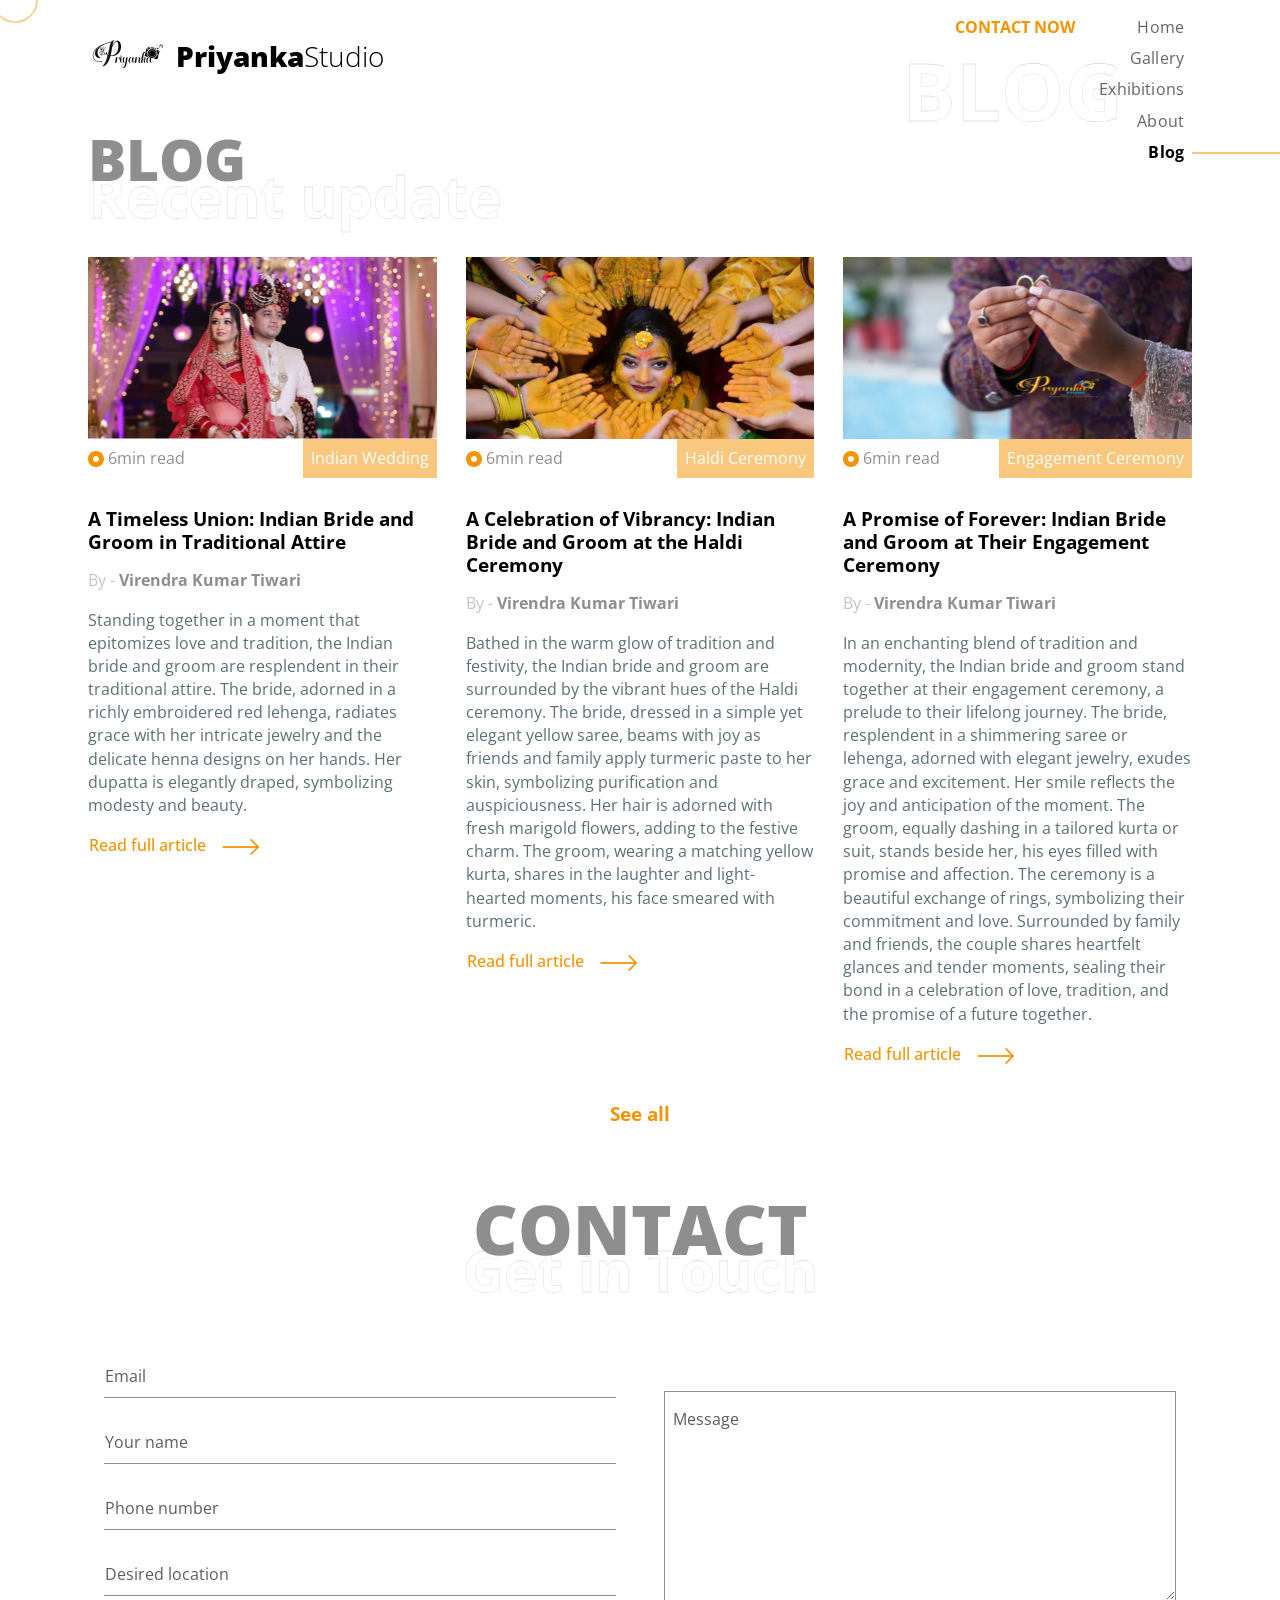
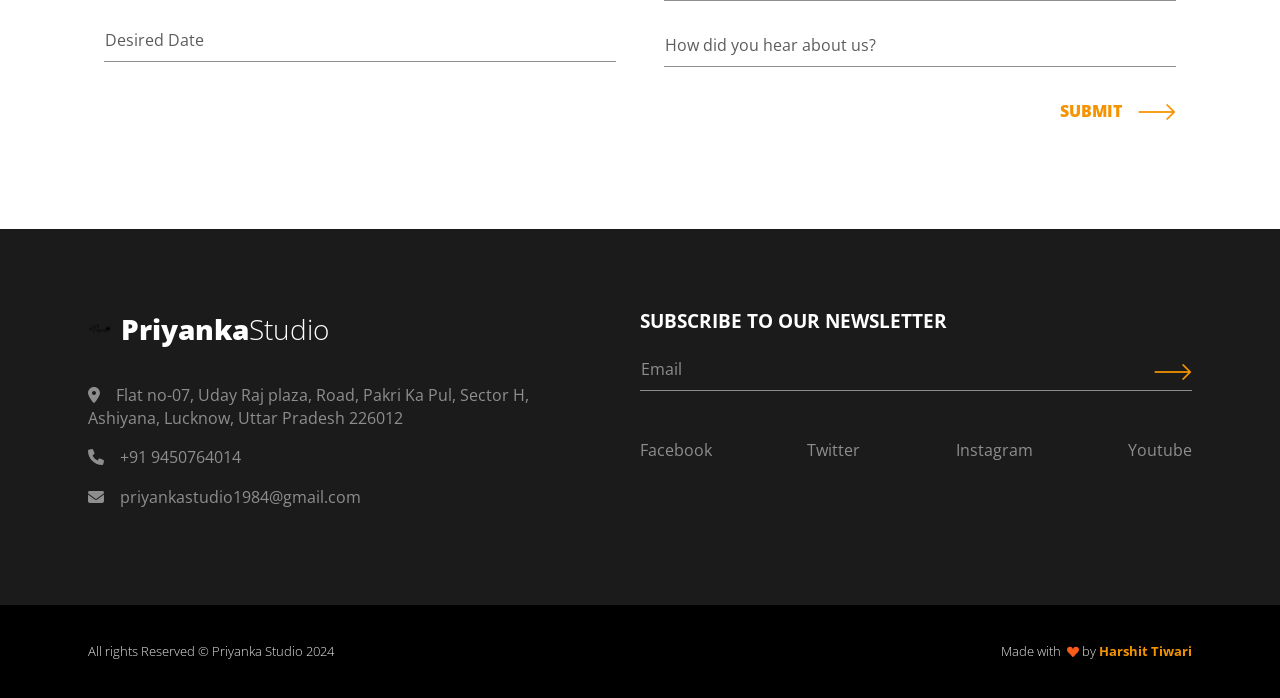
==== commit 3011b04f: "updated" ====
--- a/blog.html
+++ b/blog.html
@@ -1,135 +1,257 @@
-<!DOCTYPE html>
-<!--
-  Girly by FreeHTML5.co
-  Twitter: https://twitter.com/fh5co
-  Facebook: https://fb.com/fh5co
-  URL: https://freehtml5.co
--->
-<html lang="en">
-<head>
-  <!-- Required meta tags -->
-  <meta charset="utf-8">
-  <meta name="viewport" content="width=device-width, initial-scale=1, shrink-to-fit=no">
-  <link rel="stylesheet" href="assets/css/bootstrap.min.css">
-  <link rel="stylesheet" href="assets/css/style.css">
-  <title>Girly</title>
-</head>
-
-<body>
-  <nav class="navbar navbar-expand-md  fixed-top maine-menu">
-    <div class="container">
-      <button class="navbar-toggler ml-auto" data-target="#my-nav" onclick="myFunction(this)" data-toggle="collapse"> <span class="bar1"></span> <span class="bar2"></span> <span class="bar3"></span> </button>
-      <div id="my-nav" class="collapse navbar-collapse">
-        <ul class="navbar-nav mx-auto">
-          <li class="nav-item active"> <a class="nav-link" href="index.html">Home</a> </li>
-          <li class="nav-item"> <a class="nav-link" href="index.html#about" tabindex="-1" aria-disabled="true">About</a></li>
-          <li class="nav-item"> <a class="nav-link" href="index.html#activity" tabindex="-1" aria-disabled="true">Activity</a></li>
-          <li class="nav-item"> <a class="nav-link" href="index.html#portfolio" tabindex="-1" aria-disabled="true">Portfolio</a></li>
-          <li class="nav-item"> <a class="nav-link" href="index.html#testimonial" tabindex="-1" aria-disabled="true">Testimonial</a></li>
-          <li class="nav-item"> <a class="nav-link" href="#" tabindex="-1" aria-disabled="true">Blog</a></li>
-          <li class="nav-item"> <a class="nav-link" href="index.html#contact" tabindex="-1" aria-disabled="true">Contact</a></li>
-        </ul>
-      </div>
-    </div>
-  </nav>
-
-  <div class="container-fluid fh5co-home-banner">
-    <div class="card"> <img class="card-img" src="assets/img/girl1.jpg" alt="">
-      <div class="card-img-overlay">
-        <div class="center-text">
-          <h2 class="card-title">We always keep you informed</h2>
-          <a href="#" class="btn">
-            <svg width="201" height="51" viewBox="0 0 201 51">
-              <defs>
-                <style>
-                .cls-1 {
-                  fill: none;
-                  stroke-width: 1px;
-                  stroke: url(#linear-gradient);
-                }
-              </style>
-              <linearGradient id="linear-gradient" x1="140.508" y1="50.5" x2="60.492" y2="0.5" gradientUnits="userSpaceOnUse">
-                <stop offset="0" stop-color="#e90e65"/>
-                <stop offset="1" stop-color="#fff"/>
-              </linearGradient>
-            </defs>
-            <rect id="Rounded_Rectangle_1" data-name="Rounded Rectangle 1" class="cls-1" x="0.5" y="0.5" width="200" height="50" rx="25" ry="25"/>
-          </svg>
-        Explore</a> </div>
-      </div>
-    </div>
-  </div>
-
-
-  <!-- Blog content section -->
-  <section class="fh5co-blog-content">
-    <div class="blog-content-bckg">
-      <div class="blog-content-inner">
-        <div class="container-fluid">
-          <h2 class="card-title">Our latest blog news</h2>
-          <div class="row single-blog">
-            <div class="col-xl-4 col-lg-12 single-blog__img">
-              <img class="card-img w-100" src="assets/img/girl3.jpg" alt="">
-            </div>
-            <div class="col-xl-8 col-lg-12 single-blog__text">
-              <h2>Lorem ipsum dolor sit amet</h2>
-              <p>Lorem ipsum dolor sit amet, consectetur adipiscing elit. Proin faucibus tempus lorem sollicitudin sagittis. Vestibulum eu placerat tortor. Sed eu magna quis sapien ultricies euismod. Quisque ligula erat, tempus porttitor sem ac, congue malesuada nunc. Vestibulum lobortis turpis quis nisl commodo, vel scelerisque nisl fermentum. Cras scelerisque lectus eget aliquet auctor. Curabitur vestibulum orci ante, in bibendum dolor euismod quis. Nullam nulla nisi, malesuada vitae accumsan ac, blandit eu dui. Pellentesque ut ligula ex. Donec lacinia eros et arcu rhoncus, sit amet vestibulum justo efficitur. Nulla facilisi. Integer a sem aliquet, dapibus ipsum eu, vehicula dui. Fusce id leo tellus. Ut eu accumsan arcu. Aliquam at vestibulum felis.</p>
-              <p>Lorem ipsum dolor sit amet, consectetur adipiscing elit. Proin faucibus tempus lorem sollicitudin sagittis. Vestibulum eu placerat tortor. Sed eu magna quis sapien ultricies euismod. Quisque ligula erat, tempus porttitor sem ac, congue malesuada nunc. Vestibulum lobortis turpis quis nisl commodo, vel scelerisque nisl fermentum. Cras scelerisque lectus eget aliquet auctor. Curabitur vestibulum orci ante, in bibendum dolor euismod quis.</p>
-            </div>
-          </div>
-          <div class="row single-blog">
-            <div class="col-xl-4 col-lg-12 single-blog__img">
-              <img class="card-img w-100" src="assets/img/girl1.jpg" alt="">
-            </div>
-            <div class="col-xl-8 col-lg-12 single-blog__text">
-              <h2>Lorem ipsum dolor sit amet</h2>
-              <p>Lorem ipsum dolor sit amet, consectetur adipiscing elit. Proin faucibus tempus lorem sollicitudin sagittis. Vestibulum eu placerat tortor. Sed eu magna quis sapien ultricies euismod. Quisque ligula erat, tempus porttitor sem ac, congue malesuada nunc. Vestibulum lobortis turpis quis nisl commodo, vel scelerisque nisl fermentum. Cras scelerisque lectus eget aliquet auctor. Curabitur vestibulum orci ante, in bibendum dolor euismod quis. Nullam nulla nisi, malesuada vitae accumsan ac, blandit eu dui. Pellentesque ut ligula ex. Donec lacinia eros et arcu rhoncus, sit amet vestibulum justo efficitur. Nulla facilisi. Integer a sem aliquet, dapibus ipsum eu, vehicula dui. Fusce id leo tellus. Ut eu accumsan arcu. Aliquam at vestibulum felis.</p>
-              <p>Lorem ipsum dolor sit amet, consectetur adipiscing elit. Proin faucibus tempus lorem sollicitudin sagittis. Vestibulum eu placerat tortor. Sed eu magna quis sapien ultricies euismod. Quisque ligula erat, tempus porttitor sem ac, congue malesuada nunc. Vestibulum lobortis turpis quis nisl commodo, vel scelerisque nisl fermentum. Cras scelerisque lectus eget aliquet auctor. Curabitur vestibulum orci ante, in bibendum dolor euismod quis.</p>
-            </div>
-          </div>
-          <div class="row single-blog">
-            <div class="col-xl-4 col-lg-12 single-blog__img">
-              <img class="card-img w-100" src="assets/img/portfolio-img3.png" alt="">
-            </div>
-            <div class="col-xl-8 col-lg-12 single-blog__text">
-              <h2>Lorem ipsum dolor sit amet</h2>
-              <p>Lorem ipsum dolor sit amet, consectetur adipiscing elit. Proin faucibus tempus lorem sollicitudin sagittis. Vestibulum eu placerat tortor. Sed eu magna quis sapien ultricies euismod. Quisque ligula erat, tempus porttitor sem ac, congue malesuada nunc. Vestibulum lobortis turpis quis nisl commodo, vel scelerisque nisl fermentum. Cras scelerisque lectus eget aliquet auctor. Curabitur vestibulum orci ante, in bibendum dolor euismod quis. Nullam nulla nisi, malesuada vitae accumsan ac, blandit eu dui. Pellentesque ut ligula ex. Donec lacinia eros et arcu rhoncus, sit amet vestibulum justo efficitur. Nulla facilisi. Integer a sem aliquet, dapibus ipsum eu, vehicula dui. Fusce id leo tellus. Ut eu accumsan arcu. Aliquam at vestibulum felis.</p>
-              <p>Lorem ipsum dolor sit amet, consectetur adipiscing elit. Proin faucibus tempus lorem sollicitudin sagittis. Vestibulum eu placerat tortor. Sed eu magna quis sapien ultricies euismod. Quisque ligula erat, tempus porttitor sem ac, congue malesuada nunc. Vestibulum lobortis turpis quis nisl commodo, vel scelerisque nisl fermentum. Cras scelerisque lectus eget aliquet auctor. Curabitur vestibulum orci ante, in bibendum dolor euismod quis.</p>
-            </div>
-          </div>
-        </div>
-      </div>
-    </div>
-  </section>
-  <!-- Blog content section end -->
-
-
-  <footer class="container-fluid p-0 pr-0">
-    <div class="row mr-0 ml-0">
-      <div class="col-md-6 pr-0 pl-0 map">
-        <iframe src="https://www.google.com/maps/embed?pb=!1m18!1m12!1m3!1d13035.46901327725!2d-80.85396551628644!3d35.234674411422155!2m3!1f0!2f0!3f0!3m2!1i1024!2i768!4f13.1!3m3!1m2!1s0x8856a03af474f38f%3A0xf8301daadf5f7670!2sFourth+Ward%2C+Charlotte%2C+NC%2C+USA!5e0!3m2!1sen!2sin!4v1551001218548"  style="border:0" allowfullscreen></iframe>
-      </div>
-      <div class="col-md-6 content-us">
-        <div class="contact-form">
-          <h3 class="text-uppercase">Contact with me</h3>
-          <input type="text" class="form-control" placeholder="Your Name">
-          <input type="text" class="form-control" placeholder="Your Email">
-          <textarea class="form-control" placeholder="Your Message"></textarea>
-          <button type="submit">Send</button>
-        </div>
-      </div>
-    </div>
-    <div class="copy pt-4 pb-4">
-      <p><a href="https://freehtml5.co/" target="_blank"> &copy; 2019 Girly</a>  &nbsp;  |  &nbsp; Design by <a href="https://freehtml5.co/" target="_blank">freehtml5.co</a> &nbsp; | &nbsp;  All rights reserved</p>
-    </div>
-  </footer>
-
-  <!-- jQuery first, then Popper.js, then Bootstrap JS --> 
-  <script src="assets/js/jquery-3.3.1.slim.min.js"></script> 
-  <script src="assets/js/popper.min.js" ></script> 
-  <script src="assets/js/bootstrap.min.js"></script> 
-  <script src="assets/js/owl.carousel.min.js"></script> 
-  <script src="assets/js/main.js"></script>
-
-</body>
-</html>+<!DOCTYPE html>
+<html lang="en-US" dir="ltr">
+
+  <head>
+    <meta charset="utf-8">
+    <meta http-equiv="X-UA-Compatible" content="IE=edge">
+    <meta name="viewport" content="width=device-width, initial-scale=1">
+    <title>Blog | Recent update</title>
+    <link rel="apple-touch-icon" sizes="180x180" href="assets/img/favicons/apple-touch-icon.png">
+    <link rel="icon" type="image/png" sizes="32x32" href="assets/img/favicons/favicon-32x32.png">
+    <link rel="icon" type="image/png" sizes="16x16" href="assets/img/favicons/favicon-16x16.png">
+    <link rel="shortcut icon" type="image/x-icon" href="assets/img/favicons/favicon.ico">
+    <link rel="manifest" href="assets/img/favicons/manifest.json">
+    <meta name="msapplication-TileImage" content="assets/img/favicons/mstile-150x150.png">
+    <meta name="theme-color" content="#ffffff">
+    <link rel="preconnect" href="https://fonts.gstatic.com">
+    <link href="https://fonts.googleapis.com/css2?family=Open+Sans:wght@300;400;500;600;700;800&amp;display=swap" rel="stylesheet">
+    <link href="vendors/prism/prism.css" rel="stylesheet">
+    <link href="vendors/swiper/swiper-bundle.min.css" rel="stylesheet">
+    <link href="assets/css/theme.css" rel="stylesheet" />
+    <link href="assets/css/user.css" rel="stylesheet" />
+  </head>
+  <body>
+    <main class="main" id="top">
+      <div class="cursor-outer d-none d-md-block"></div>
+      <nav class="navbar navbar-light py-3 px-0 overflow-hidden">
+        <div class="container px-md-5">
+          <div class="row w-100 g-0 justify-content-between">
+            <div class="col-8">
+              <div class="d-inline-block"><a class="navbar-brand pt-0 fs-3 text-black d-flex align-items-center" href="index.html"><img class="img-fluid" src="assets/img/icons/logo-icon.png" alt="" /><span class="fw-bolder ms-2">Priyanka</span><span class="fw-thin">Studio</span></a></div>
+              <div class="mt-4 d-none d-lg-block">
+                <h1 class="text-uppercase fs-lg-7 fs-5 fw-bolder text-300 lh-1 position-relative z-index-0">Blog</h1>
+                <h1 class="d-none d-md-block fw-bolder text-outlined fs-7 text-white lh-1 mt-n4 position-relative z-index--1">Recent update</h1>
+              </div>
+            </div>
+            <div class="col-4 d-lg-none text-end pe-0">
+              <button class="btn p-0 shadow-none text-black fs-2 d-inline-block" data-bs-toggle="offcanvas" data-bs-target="#navbarOffcanvas" aria-controls="navbarOffcanvas" aria-expanded="false" aria-label="Toggle offcanvas navigation"><span class="menu-bar"></span></button>
+            </div>
+            <div class="offcanvas offcanvas-end px-0" id="navbarOffcanvas" aria-labelledby="navbarOffcanvasTitle" aria-hidden="true">
+              <div class="offcanvas-header justify-content-end">
+                <h5 class="visually-hidden offcanvas-title" id="navbarOffcanvasTitle">Menu</h5>
+                <button class="btn p-0 shadow-none text-black fs-2 d-inline text-end" type="button" data-bs-dismiss="offcanvas" aria-label="Close"><span class="menu-close-bar"></span></button>
+              </div>
+              <div class="offcanvas-body px-0">
+                <div class="d-lg-flex flex-center-start gap-3 overflow-hidden">
+                  <ul class="navbar-nav ms-auto fs-4 ps-6">
+                    <li class="nav-item"><a class="nav-link d-inline-block nav-text-outlined lh-1 text-white fs-5" aria-current="page" href="index.html">Home</a></li>
+                    <!--<li class="nav-item"><a class="nav-link d-inline-block nav-text-outlined lh-1 text-white fs-5" aria-current="page" href="portfolio.html">Portfolio</a></li>-->
+                    <li class="nav-item"><a class="nav-link d-inline-block nav-text-outlined lh-1 text-white fs-5" aria-current="page" href="gallery.html">Gallery</a></li>
+                    <li class="nav-item"><a class="nav-link d-inline-block nav-text-outlined lh-1 text-white fs-5" aria-current="page" href="exhibitions.html">Exhibitions</a></li>
+                    <li class="nav-item"><a class="nav-link d-inline-block nav-text-outlined lh-1 text-white fs-5" aria-current="page" href="about.html">About</a></li>
+                    <li class="nav-item"><a class="nav-link d-inline-block nav-text-outlined lh-1 text-white fs-5 active" aria-current="page" href="blog.html">Blog</a></li>
+                  </ul>
+                </div>
+              </div>
+            </div>
+            <div class="col-4">
+              <div class="d-none d-lg-flex justify-content-end position-relative z-index-1">
+                <div class="position-absolute absolute-centered z-index--1">
+                  <h1 class="ms-2 fw-bolder text-outlined text-uppercase text-white pe-none display-1">Blog</h1>
+                </div>
+                <div class="d-flex gap-3 align-items-start"><a class="mb-0 ms-auto text-warning fs-0 fw-bold text-uppercase" href="blog.html#contact">Contact Now</a>
+                  <ul class="navbar-nav navbar-fotogency ms-auto text-end">
+                    <li class="nav-item px-2 position-relative"><a class="nav-link pt-0" aria-current="page" href="index.html">Home</a></li>
+                    <!--<li class="nav-item px-2 position-relative"><a class="nav-link pt-0" aria-current="page" href="portfolio.html">Portfolio</a></li>-->
+                    <li class="nav-item px-2 position-relative"><a class="nav-link pt-0" aria-current="page" href="gallery.html">Gallery</a></li>
+                    <li class="nav-item px-2 position-relative"><a class="nav-link pt-0" aria-current="page" href="exhibitions.html">Exhibitions</a></li>
+                    <li class="nav-item px-2 position-relative"><a class="nav-link pt-0" aria-current="page" href="about.html">About</a></li>
+                    <li class="nav-item px-2 position-relative"><a class="nav-link pt-0 active" aria-current="page" href="blog.html">Blog</a></li>
+                  </ul>
+                </div>
+              </div>
+            </div>
+          </div>
+          <div class="row g-0 mt-4 d-lg-none">
+            <h1 class="text-uppercase ps-0 fs-lg-7 fs-5 fw-bolder text-300 lh-1 position-relative z-index-0">Blog</h1>
+            <h1 class="fw-bolder text-outlined ps-0 fs-lg-7 fs-sm-6 fs-5 text-white lh-1 mt-sm-n4 mt-n3 position-relative z-index--1">Recent update</h1>
+          </div>
+        </div>
+      </nav>
+      <section class="py-2">
+        <div class="container px-md-5">
+          <div class="row g-4">
+            <div class="col-lg-4 col-md-6 d-flex">
+              <div class="card border-0 mb-3"><img class="card-img-top" src="assets/img/blogs/img1.png" alt="" />
+                <div class="d-flex align-items-center justify-content-between">
+                  <div class="d-flex align-items-center"> <span class="fa-solid fa-circle-dot text-warning"></span>
+                    <p class="text-300 m-0 ps-1">6min read</p>
+                  </div>
+                  <div class="bg-warning p-2 text-center opacity-50">
+                    <p class="text-white mb-0">Indian Wedding</p>
+                  </div>
+                </div>
+                <div class="mt-4">
+                  <h5 class="mb-3">A Timeless Union: Indian Bride and Groom in Traditional Attire</h5>
+                  <p class="text-200 m-0 mb-3">By - <span class="text-300 fw-bold">Virendra Kumar Tiwari</span></p>
+                  <p class="mb-3"> Standing together in a moment that epitomizes love and tradition, the Indian bride and groom are resplendent in their traditional attire. The bride, adorned in a richly embroidered red lehenga, radiates grace with her intricate jewelry and the delicate henna designs on her hands. Her dupatta is elegantly draped, symbolizing modesty and beauty.</p>
+                  <button class="btn btn-link text-warning p-0"><span class="fw-medium">Read full article</span><img class="ms-3" src="assets/img/icons/long-arrow.png" alt="" /></button>
+                </div>
+              </div>
+            </div>
+            <div class="col-lg-4 col-md-6 d-flex">
+              <div class="card border-0 mb-3"><img class="card-img-top" src="assets/img/blogs/img2.png" alt="" />
+                <div class="d-flex align-items-center justify-content-between">
+                  <div class="d-flex align-items-center"> <span class="fa-solid fa-circle-dot text-warning"></span>
+                    <p class="text-300 m-0 ps-1">6min read</p>
+                  </div>
+                  <div class="bg-warning p-2 text-center opacity-50">
+                    <p class="text-white mb-0">Haldi Ceremony</p>
+                  </div>
+                </div>
+                <div class="mt-4">
+                  <h5 class="mb-3">A Celebration of Vibrancy: Indian Bride and Groom at the Haldi Ceremony</h5>
+                  <p class="text-200 m-0 mb-3">By - <span class="text-300 fw-bold">Virendra Kumar Tiwari</span></p>
+                  <p class="mb-3">Bathed in the warm glow of tradition and festivity, the Indian bride and groom are surrounded by the vibrant hues of the Haldi ceremony. The bride, dressed in a simple yet elegant yellow saree, beams with joy as friends and family apply turmeric paste to her skin, symbolizing purification and auspiciousness. Her hair is adorned with fresh marigold flowers, adding to the festive charm. The groom, wearing a matching yellow kurta, shares in the laughter and light-hearted moments, his face smeared with turmeric.
+</p>
+                  <button class="btn btn-link text-warning p-0"><span class="fw-medium">Read full article</span><img class="ms-3" src="assets/img/icons/long-arrow.png" alt="" /></button>
+                </div>
+              </div>
+            </div>
+            <div class="col-lg-4 col-md-6 d-flex">
+              <div class="card border-0 mb-3"><img class="card-img-top" src="assets/img/blogs/img3.png" alt="" />
+                <div class="d-flex align-items-center justify-content-between">
+                  <div class="d-flex align-items-center"> <span class="fa-solid fa-circle-dot text-warning"></span>
+                    <p class="text-300 m-0 ps-1">6min read</p>
+                  </div>
+                  <div class="bg-warning p-2 text-center opacity-50">
+                    <p class="text-white mb-0">Engagement Ceremony</p>
+                  </div>
+                </div>
+                <div class="mt-4">
+                  <h5 class="mb-3">A Promise of Forever: Indian Bride and Groom at Their Engagement Ceremony</h5>
+                  <p class="text-200 m-0 mb-3">By - <span class="text-300 fw-bold">Virendra Kumar Tiwari</span></p>
+                  <p class="mb-3">In an enchanting blend of tradition and modernity, the Indian bride and groom stand together at their engagement ceremony, a prelude to their lifelong journey. The bride, resplendent in a shimmering saree or lehenga, adorned with elegant jewelry, exudes grace and excitement. Her smile reflects the joy and anticipation of the moment. The groom, equally dashing in a tailored kurta or suit, stands beside her, his eyes filled with promise and affection. The ceremony is a beautiful exchange of rings, symbolizing their commitment and love. Surrounded by family and friends, the couple shares heartfelt glances and tender moments, sealing their bond in a celebration of love, tradition, and the promise of a future together.
+</p>
+                  <button class="btn btn-link text-warning p-0"><span class="fw-medium">Read full article</span><img class="ms-3" src="assets/img/icons/long-arrow.png" alt="" /></button>
+                </div>
+              </div>
+            </div>
+          </div>
+          <div class="row">
+            <div class="d-flex align-items-center justify-content-center mt-3">
+              <button class="btn btn-link d-inline-block text-warning p-0 fs-1"><span class="fw-bold">See all</span></button>
+            </div>
+          </div>
+        </div>
+      </section>
+      <section class="py-4" id="contact">
+        <div class="container px-md-5">
+          <div class="row align-items-center">
+            <div class="my-4 text-center">
+              <h1 class="text-uppercase fs-lg-8 fs-6 fw-bolder text-300 lh-1 position-relative z-index-0">Contact</h1>
+              <h1 class="fw-bolder text-outlined fs-7 text-white lh-1 mt-n4 position-relative z-index--1">Get in Touch</h1>
+              <form class="my-5 px-3">
+                <div class="row g-3 g-md-5">
+                  <div class="col-md-6">
+                    <div class="card border-0">
+                      <div class="form-floating mb-3">
+                        <input class="form-control form-fotogency-header-control" id="floatingEmail" type="email" placeholder="name@example.com" />
+                        <label for="floatingEmail">Email</label>
+                      </div>
+                      <div class="form-floating mb-3">
+                        <input class="form-control form-fotogency-header-control" id="floatingName" type="text" placeholder="name" />
+                        <label for="floatingName">Your name</label>
+                      </div>
+                      <div class="form-floating mb-3">
+                        <input class="form-control form-fotogency-header-control" id="floatingPhone" type="tel" placeholder="name@example.com" />
+                        <label for="floatingPhone">Phone number</label>
+                      </div>
+                      <div class="form-floating mb-3">
+                        <input class="form-control form-fotogency-header-control" id="floatingLocation" type="text" placeholder="Desired Location" />
+                        <label for="floatingLocation">Desired location</label>
+                      </div>
+                      <div class="form-floating mb-3">
+                        <input class="form-control form-fotogency-header-control text-400" id="floatingDate" type="text" placeholder="Desired Date" />
+                        <label for="floatingDate">Desired Date</label>
+                      </div>
+                    </div>
+                  </div>
+                  <div class="col-md-6">
+                    <div class="card border-0">
+                      <input class="form-control opacity-0 pb-0 pe-none d-none d-md-block" />
+                      <div class="form-floating mb-3">
+                        <textarea class="form-control form-fotogency-header-control border ps-2 form-fotogency-header-control" id="floatingTextarea" style="height: 210px" placeholder="Leave a comment here"></textarea>
+                        <label class="ps-2" for="floatingTextarea">Message</label>
+                      </div>
+                      <div class="form-floating mb-3">
+                        <input class="form-control form-fotogency-header-control" id="floatingSource" type="text" placeholder="How did you hear about us?" />
+                        <label for="floatingSource">How did you hear about us?</label>
+                      </div>
+                    </div>
+                  </div>
+                  <div class="col-12 text-end mt-3">
+                    <button class="btn btn-link text-warning p-0" type="submit"><span class="fw-bolder text-uppercase">Submit</span><img class="ms-3" src="assets/img/icons/long-arrow.png" alt="" /></button>
+                  </div>
+                </div>
+              </form>
+            </div>
+          </div>
+        </div>
+      </section>
+    </main>
+
+    <footer class="bg-footer-black" id="footer">
+      <div class="container py-7 px-md-5">
+        <div class="row g-0">
+          <div class="col-md-6 mb-5 mb-md-0">
+            <div class="mb-4 d-inline-block"><a class="navbar-brand pt-0 fs-3 text-white d-flex align-items-center" href="index.html"><img class="img-fluid" src="assets/img/icons/logo-icon.png" alt="" width="25" height="25" /><span class="fw-bolder ms-2">Priyanka</span><span class="fw-thin">Studio</span></a></div>
+            <div class="col-12 col-md-10 text-300 mb-3"><i class="fas fa-map-marker-alt"></i><a class="nav-link text-300 d-inline" href="https://maps.app.goo.gl/YqM5oibBjuX2vXwE9">Flat no-07, Uday Raj plaza, Road, Pakri Ka Pul, Sector H, Ashiyana, Lucknow, Uttar Pradesh 226012</a></div>
+            <div class="col-12 col-md-10 text-300 mb-3"><i class="fas fa-phone"></i><a class="nav-link text-300 d-inline" href="tel:+919450764014">+91 9450764014</a></div>
+            <div class="col-12 col-md-10 text-300 mb-3"><i class="fas fa-envelope"></i><a class="nav-link text-300 d-inline" href="mailto:priyankastudio1984@gmail.com">priyankastudio1984@gmail.com</a></div>
+          </div>
+          <div class="col-md-6">
+            <h5 class="text-white mb-2">SUBSCRIBE TO OUR NEWSLETTER</h5>
+            <form>
+              <div class="form-floating mb-5 position-relative text-200">
+                <input class="form-control form-fotogency-header-control text-200" id="email" type="email" placeholder="name@example.com" required="required" />
+                <label class="text-300 mb-1" for="email">Email</label>
+                <div class="position-absolute end-0 top-0">
+                  <button class="btn shadow-none px-0" type="submit"><img class="ms-3" src="assets/img/icons/long-arrow.png" alt="" /></button>
+                </div>
+              </div>
+            </form>
+            <div class="d-flex gap-2 flex-wrap justify-content-between align-items-center"><a class="social-icons" href="https://www.facebook.com/priyankastudio1982/" target="_blank">Facebook</a><a class="social-icons" href="https://twitter.com/priyankastudio1984" target="_blank">Twitter</a><a class="social-icons" href="https://www.instagram.com/priyankastudiolko" target="_blank">Instagram</a><a class="social-icons" href="https://www.youtube.com/@priyanka_studio" target="_blank">Youtube</a>
+            </div>
+          </div>
+        </div>
+      </div>
+    </footer>
+    <section class="bg-black py-0">
+      <div class="container px-md-5">
+        <div class="row g-0 justify-content-md-between justify-content-evenly py-4">
+          <div class="col-12 col-sm-8 col-md-6 col-lg-auto text-center text-md-start">
+            <p class="fs--1 my-2 fw-light text-100">All rights Reserved &copy; Priyanka Studio 2024</p>
+          </div>
+          <div class="col-12 col-sm-8 col-md-6">
+            <p class="fs--1 fw-light my-2 text-center text-md-end text-100"> Made with&nbsp;
+              <svg class="bi bi-suit-heart-fill" xmlns="http://www.w3.org/2000/svg" width="12" height="12" fill="#F95C19" viewBox="0 0 16 16">
+                <path d="M4 1c2.21 0 4 1.755 4 3.92C8 2.755 9.79 1 12 1s4 1.755 4 3.92c0 3.263-3.234 4.414-7.608 9.608a.513.513 0 0 1-.784 0C3.234 9.334 0 8.183 0 4.92 0 2.755 1.79 1 4 1z"></path>
+              </svg>&nbsp;by&nbsp;<a class="fw-bold text-warning" href="https://github.com/iamharshit188/" target="_blank">Harshit Tiwari</a>
+            </p>
+          </div>
+        </div>
+      </div>
+    </section>
+    <script src="vendors/popper/popper.min.js"></script>
+    <script src="vendors/bootstrap/bootstrap.min.js"></script>
+    <script src="vendors/anchorjs/anchor.min.js"></script>
+    <script src="vendors/is/is.min.js"></script>
+    <script src="vendors/fontawesome/all.min.js"></script>
+    <script src="vendors/lodash/lodash.min.js"></script>
+    <script src="https://polyfill.io/v3/polyfill.min.js?features=window.scroll"></script>
+    <script src="vendors/prism/prism.js"></script>
+    <script src="vendors/swiper/swiper-bundle.min.js"></script>
+    <script src="assets/js/theme.js"></script>
+  </body>
+</html>
--- a/assets/css/theme.css
+++ b/assets/css/theme.css
@@ -0,0 +1,22205 @@
+@charset "UTF-8";
+/* -------------------------------------------------------------------------- */
+/*                                 Theme                                      */
+/* -------------------------------------------------------------------------- */
+/* prettier-ignore */
+/* -------------------------------------------------------------------------- */
+/*                                  Utilities                                 */
+/* -------------------------------------------------------------------------- */
+:root {
+  --fg-blue: #186BE8;
+  --fg-indigo: #1C16AF;
+  --fg-purple: #6f42c1;
+  --fg-pink: #D032D0;
+  --fg-red: #D65025;
+  --fg-orange: #F59300;
+  --fg-yellow: #D7AE20;
+  --fg-green: #3DBB59;
+  --fg-teal: #20c997;
+  --fg-cyan: #5EDCD4;
+  --fg-white: #fff;
+  --fg-gray: #627E84;
+  --fg-gray-dark: #536468;
+  --fg-gray-footer-black: #1B1B1B;
+  --fg-gray-black: #000;
+  --fg-gray-100: #E5E5E5;
+  --fg-gray-200: #C4C4C4;
+  --fg-gray-300: #8E8E8E;
+  --fg-gray-400: #5C5C5C;
+  --fg-gray-500: #76979E;
+  --fg-gray-600: #627E84;
+  --fg-gray-700: #5B7075;
+  --fg-gray-800: #536468;
+  --fg-gray-900: #445356;
+  --fg-gray-1000: #384345;
+  --fg-gray-1100: #313839;
+  --fg-gray-white: #fff;
+  --fg-primary: #5EDCD4;
+  --fg-secondary: #186BE8;
+  --fg-success: #3DBB59;
+  --fg-info: #1C16AF;
+  --fg-warning: #F59300;
+  --fg-danger: #D65025;
+  --fg-light: #E5E5E5;
+  --fg-dark: #313839;
+  --fg-primary-rgb: 94, 220, 212;
+  --fg-secondary-rgb: 24, 107, 232;
+  --fg-success-rgb: 61, 187, 89;
+  --fg-info-rgb: 28, 22, 175;
+  --fg-warning-rgb: 245, 147, 0;
+  --fg-danger-rgb: 214, 80, 37;
+  --fg-light-rgb: 229, 229, 229;
+  --fg-dark-rgb: 49, 56, 57;
+  --fg-white-rgb: 255, 255, 255;
+  --fg-black-rgb: 0, 0, 0;
+  --fg-body-color-rgb: 91, 112, 117;
+  --fg-body-bg-rgb: 255, 255, 255;
+  --fg-font-sans-serif: "Open Sans", -apple-system, BlinkMacSystemFont, "Segoe UI", Roboto, "Helvetica Neue", Arial, sans-serif, "Apple Color Emoji", "Segoe UI Emoji", "Segoe UI Symbol";
+  --fg-font-monospace: SFMono-Regular, Menlo, Monaco, Consolas, "Liberation Mono", "Courier New", monospace;
+  --fg-gradient: linear-gradient(180deg, rgba(255, 255, 255, 0.15), rgba(255, 255, 255, 0));
+  --fg-body-font-family: Open Sans, -apple-system, BlinkMacSystemFont, Segoe UI, Roboto, Helvetica Neue, Arial, sans-serif, Apple Color Emoji, Segoe UI Emoji, Segoe UI Symbol;
+  --fg-body-font-size: 1rem;
+  --fg-body-font-weight: 400;
+  --fg-body-line-height: 1.45;
+  --fg-body-color: #5B7075;
+  --fg-body-bg: #fff;
+}
+
+:root, :root.light, :root .light {
+  --fg-facebook: #3c5a99;
+  /* ------------------------------ Colored Link ------------------------------ */
+  --fg-colored-link-facebook-hover-color: #30487a;
+  --fg-google-plus: #dd4b39;
+  /* ------------------------------ Colored Link ------------------------------ */
+  --fg-colored-link-google-plus-hover-color: #b13c2e;
+  --fg-twitter: #1da1f2;
+  /* ------------------------------ Colored Link ------------------------------ */
+  --fg-colored-link-twitter-hover-color: #1781c2;
+  --fg-linkedin: #0077b5;
+  /* ------------------------------ Colored Link ------------------------------ */
+  --fg-colored-link-linkedin-hover-color: #005f91;
+  --fg-youtube: #ff0001;
+  /* ------------------------------ Colored Link ------------------------------ */
+  --fg-colored-link-youtube-hover-color: #cc0001;
+  --fg-github: #333333;
+  /* ------------------------------ Colored Link ------------------------------ */
+  --fg-colored-link-github-hover-color: #292929;
+  --fg-footer-black: #1B1B1B;
+  /* ------------------------------ Colored Link ------------------------------ */
+  --fg-colored-link-footer-black-hover-color: #161616;
+  --fg-black: #000;
+  /* ------------------------------ Colored Link ------------------------------ */
+  --fg-colored-link-black-hover-color: black;
+  --fg-100: #E5E5E5;
+  /* ------------------------------ Colored Link ------------------------------ */
+  --fg-colored-link-100-hover-color: #eaeaea;
+  --fg-200: #C4C4C4;
+  /* ------------------------------ Colored Link ------------------------------ */
+  --fg-colored-link-200-hover-color: #d0d0d0;
+  --fg-300: #8E8E8E;
+  /* ------------------------------ Colored Link ------------------------------ */
+  --fg-colored-link-300-hover-color: #727272;
+  --fg-400: #5C5C5C;
+  /* ------------------------------ Colored Link ------------------------------ */
+  --fg-colored-link-400-hover-color: #4a4a4a;
+  --fg-500: #76979E;
+  /* ------------------------------ Colored Link ------------------------------ */
+  --fg-colored-link-500-hover-color: #5e797e;
+  --fg-600: #627E84;
+  /* ------------------------------ Colored Link ------------------------------ */
+  --fg-colored-link-600-hover-color: #4e656a;
+  --fg-700: #5B7075;
+  /* ------------------------------ Colored Link ------------------------------ */
+  --fg-colored-link-700-hover-color: #495a5e;
+  --fg-800: #536468;
+  /* ------------------------------ Colored Link ------------------------------ */
+  --fg-colored-link-800-hover-color: #425053;
+  --fg-900: #445356;
+  /* ------------------------------ Colored Link ------------------------------ */
+  --fg-colored-link-900-hover-color: #364245;
+  --fg-1000: #384345;
+  /* ------------------------------ Colored Link ------------------------------ */
+  --fg-colored-link-1000-hover-color: #2d3637;
+  --fg-1100: #313839;
+  /* ------------------------------ Colored Link ------------------------------ */
+  --fg-colored-link-1100-hover-color: #272d2e;
+  --fg-white: #fff;
+  /* ------------------------------ Colored Link ------------------------------ */
+  --fg-colored-link-white-hover-color: white;
+  --fg-primary: #5EDCD4;
+  /* ------------------------------ Colored Link ------------------------------ */
+  --fg-colored-link-primary-hover-color: #7ee3dd;
+  --fg-secondary: #186BE8;
+  /* ------------------------------ Colored Link ------------------------------ */
+  --fg-colored-link-secondary-hover-color: #1356ba;
+  --fg-success: #3DBB59;
+  /* ------------------------------ Colored Link ------------------------------ */
+  --fg-colored-link-success-hover-color: #319647;
+  --fg-info: #1C16AF;
+  /* ------------------------------ Colored Link ------------------------------ */
+  --fg-colored-link-info-hover-color: #16128c;
+  --fg-warning: #F59300;
+  /* ------------------------------ Colored Link ------------------------------ */
+  --fg-colored-link-warning-hover-color: #c47600;
+  --fg-danger: #D65025;
+  /* ------------------------------ Colored Link ------------------------------ */
+  --fg-colored-link-danger-hover-color: #ab401e;
+  --fg-light: #E5E5E5;
+  /* ------------------------------ Colored Link ------------------------------ */
+  --fg-colored-link-light-hover-color: #eaeaea;
+  --fg-dark: #313839;
+  /* ------------------------------ Colored Link ------------------------------ */
+  --fg-colored-link-dark-hover-color: #272d2e;
+  --fg-soft-primary: #ecfbfa;
+  --fg-soft-secondary: #e3edfc;
+  --fg-soft-success: #e8f7eb;
+  --fg-soft-info: #e4e3f5;
+  --fg-soft-warning: #fef2e0;
+  --fg-soft-danger: #faeae5;
+  --fg-soft-light: #fcfcfc;
+  --fg-soft-dark: #e6e7e7;
+  /* -------------------------------- Accordion ------------------------------- */
+  --fg-accordion-button-active-color: var(--fg-1000);
+  --fg-accordion-button-active-bg: $white;
+  /* ------------------------------ Reveal Button ----------------------------- */
+  --fg-btn-reveal-color: dark;
+  --fg-btn-reveal-bg: #e6e6e6;
+  --fg-btn-reveal-border-color: #dfdfdf;
+  /* ------------------------------ Falcon Button ----------------------------- */
+  --fg-btn-falcon-background: var(--fg-white);
+  --fg-btn-disabled-color: #4d5969;
+  --fg-btn-falcon-box-shadow: 0 0 0 1px rgba(43, 45, 80, 0.1), 0 2px 5px 0 rgba(43, 45, 80, 0.08), 0 1px 1.5px 0 rgba(0, 0, 0, 0.07), 0 1px 2px 0 rgba(0, 0, 0, 0.08);
+  --fg-btn-falcon-hover-box-shadow: 0 0 0 1px rgba(43, 45, 80, 0.1), 0 2px 5px 0 rgba(43, 45, 80, 0.1), 0 3px 9px 0 rgba(43, 45, 80, 0.08), 0 1px 1.5px 0 rgba(0, 0, 0, 0.08), 0 1px 2px 0 rgba(0, 0, 0, 0.08);
+  --fg-btn-falcon-default-color: #536468;
+  --fg-btn-falcon-default-hover-color: #455356;
+  --fg-btn-falcon-default-active-background: #e6e6e6;
+  --fg-btn-falcon-default-active-border: #455356;
+  /* ------------------------------ Falcon button ----------------------------- */
+  --fg-btn-falcon-primary-color: var(--fg-primary);
+  --fg-btn-falcon-primary-hover-color: #4eb7b0;
+  --fg-btn-falcon-primary-active-background: #dff8f6;
+  --fg-btn-falcon-primary-active-color: #4eb7b0;
+  /* ---------------------------------- Alert --------------------------------- */
+  --fg-alert-primary-background: #dff8f6;
+  --fg-alert-primary-border-color: #cff5f2;
+  --fg-alert-primary-color: #38847f;
+  --fg-alert-primary-link-color: #4bb0aa;
+  /* ------------------------------- List Group ------------------------------- */
+  --fg-list-group-item-primary-background: #dff8f6;
+  --fg-list-group-item-primary-color: #38847f;
+  /* ------------------------------ Falcon button ----------------------------- */
+  --fg-btn-falcon-secondary-color: var(--fg-secondary);
+  --fg-btn-falcon-secondary-hover-color: #1459c1;
+  --fg-btn-falcon-secondary-active-background: #d1e1fa;
+  --fg-btn-falcon-secondary-active-color: #1459c1;
+  /* ---------------------------------- Alert --------------------------------- */
+  --fg-alert-secondary-background: #d1e1fa;
+  --fg-alert-secondary-border-color: #bad3f8;
+  --fg-alert-secondary-color: #0e408b;
+  --fg-alert-secondary-link-color: #1356ba;
+  /* ------------------------------- List Group ------------------------------- */
+  --fg-list-group-item-secondary-background: #d1e1fa;
+  --fg-list-group-item-secondary-color: #0e408b;
+  /* ------------------------------ Falcon button ----------------------------- */
+  --fg-btn-falcon-success-color: var(--fg-success);
+  --fg-btn-falcon-success-hover-color: #339b4a;
+  --fg-btn-falcon-success-active-background: #d8f1de;
+  --fg-btn-falcon-success-active-color: #339b4a;
+  /* ---------------------------------- Alert --------------------------------- */
+  --fg-alert-success-background: #d8f1de;
+  --fg-alert-success-border-color: #c5ebcd;
+  --fg-alert-success-color: #257035;
+  --fg-alert-success-link-color: #319647;
+  /* ------------------------------- List Group ------------------------------- */
+  --fg-list-group-item-success-background: #d8f1de;
+  --fg-list-group-item-success-color: #257035;
+  /* ------------------------------ Falcon button ----------------------------- */
+  --fg-btn-falcon-info-color: var(--fg-info);
+  --fg-btn-falcon-info-hover-color: #171291;
+  --fg-btn-falcon-info-active-background: #d2d0ef;
+  --fg-btn-falcon-info-active-color: #171291;
+  /* ---------------------------------- Alert --------------------------------- */
+  --fg-alert-info-background: #d2d0ef;
+  --fg-alert-info-border-color: #bbb9e7;
+  --fg-alert-info-color: #110d69;
+  --fg-alert-info-link-color: #16128c;
+  /* ------------------------------- List Group ------------------------------- */
+  --fg-list-group-item-info-background: #d2d0ef;
+  --fg-list-group-item-info-color: #110d69;
+  /* ------------------------------ Falcon button ----------------------------- */
+  --fg-btn-falcon-warning-color: var(--fg-warning);
+  --fg-btn-falcon-warning-hover-color: #cb7a00;
+  --fg-btn-falcon-warning-active-background: #fde9cc;
+  --fg-btn-falcon-warning-active-color: #cb7a00;
+  /* ---------------------------------- Alert --------------------------------- */
+  --fg-alert-warning-background: #fde9cc;
+  --fg-alert-warning-border-color: #fcdfb3;
+  --fg-alert-warning-color: #935800;
+  --fg-alert-warning-link-color: #c47600;
+  /* ------------------------------- List Group ------------------------------- */
+  --fg-list-group-item-warning-background: #fde9cc;
+  --fg-list-group-item-warning-color: #935800;
+  /* ------------------------------ Falcon button ----------------------------- */
+  --fg-btn-falcon-danger-color: var(--fg-danger);
+  --fg-btn-falcon-danger-hover-color: #b2421f;
+  --fg-btn-falcon-danger-active-background: #f7dcd3;
+  --fg-btn-falcon-danger-active-color: #b2421f;
+  /* ---------------------------------- Alert --------------------------------- */
+  --fg-alert-danger-background: #f7dcd3;
+  --fg-alert-danger-border-color: #f3cbbe;
+  --fg-alert-danger-color: #803016;
+  --fg-alert-danger-link-color: #ab401e;
+  /* ------------------------------- List Group ------------------------------- */
+  --fg-list-group-item-danger-background: #f7dcd3;
+  --fg-list-group-item-danger-color: #803016;
+  /* ------------------------------ Falcon button ----------------------------- */
+  --fg-btn-falcon-light-color: var(--fg-light);
+  --fg-btn-falcon-light-hover-color: #bebebe;
+  --fg-btn-falcon-light-active-background: #fafafa;
+  --fg-btn-falcon-light-active-color: #bebebe;
+  /* ---------------------------------- Alert --------------------------------- */
+  --fg-alert-light-background: #fafafa;
+  --fg-alert-light-border-color: #f7f7f7;
+  --fg-alert-light-color: #898989;
+  --fg-alert-light-link-color: #b7b7b7;
+  /* ------------------------------- List Group ------------------------------- */
+  --fg-list-group-item-light-background: #fafafa;
+  --fg-list-group-item-light-color: #898989;
+  /* ------------------------------ Falcon button ----------------------------- */
+  --fg-btn-falcon-dark-color: var(--fg-dark);
+  --fg-btn-falcon-dark-hover-color: #292e2f;
+  --fg-btn-falcon-dark-active-background: #d6d7d7;
+  --fg-btn-falcon-dark-active-color: #292e2f;
+  /* ---------------------------------- Alert --------------------------------- */
+  --fg-alert-dark-background: #d6d7d7;
+  --fg-alert-dark-border-color: #c1c3c4;
+  --fg-alert-dark-color: #1d2222;
+  --fg-alert-dark-link-color: #272d2e;
+  /* ------------------------------- List Group ------------------------------- */
+  --fg-list-group-item-dark-background: #d6d7d7;
+  --fg-list-group-item-dark-color: #1d2222;
+  --fg-transparent-50: rgba(255, 255, 255, 0.5);
+  /* ------------------------------- List Group ------------------------------- */
+  --fg-list-group-bg: #fff;
+  --fg-list-group-action-hover-color: #5B7075;
+  --fg-list-group-hover-bg: #E5E5E5;
+  --fg-body-bg: #fff;
+  --fg-body-color: #5B7075;
+  --fg-headings-color: #000;
+  --fg-link-color: #5EDCD4;
+  --fg-link-hover-color: #4bb0aa;
+  --fg-border-color: #8E8E8E;
+  /* --------------------------------- Shadow --------------------------------- */
+  --fg-box-shadow: 0 7px 14px 0 rgba(65, 69, 88, 0.1), 0 3px 6px 0 rgba(0, 0, 0, 0.07);
+  --fg-box-shadow-sm: 0 0.125rem 0.25rem rgba(0, 0, 0, 0.075);
+  --fg-box-shadow-lg: 0 1rem 4rem rgba(0, 0, 0, 0.175);
+  --fg-box-shadow-inset: inset 0 1px 2px rgba(0, 0, 0, 0.075);
+  --fg-component-active-color: ;
+  --fg-component-active-bg: #5EDCD4;
+  --fg-text-muted: #949494;
+  --fg-blockquote-footer-color: #627E84;
+  --fg-hr-color: var(--fg-border-color);
+  --fg-hr-opacity: 0.25;
+  --fg-mark-bg: #fcf8e3;
+  --fg-input-btn-focus-color: rgba(94, 220, 212, 0.25);
+  --fg-btn-link-color: #8E8E8E;
+  --fg-btn-link-hover-color: #727272;
+  --fg-btn-disabled-color: #627E84;
+  --fg-heading-color: #000;
+  /* ---------------------------------- Form ---------------------------------- */
+  --fg-input-bg: #fff;
+  --fg-input-color: #445356;
+  --fg-input-border-color: #8E8E8E;
+  --fg-input-focus-border-color: #afeeea;
+  --fg-input-focus-color: var(--fg-input-color);
+  --fg-input-placeholder-color: #5C5C5C;
+  --fg-input-plaintext-color: #5B7075;
+  --fg-form-check-label-color: ;
+  --fg-form-check-input-bg: transparent;
+  --fg-form-check-input-border: 1px solid var(--fg-form-check-input-border-color);
+  --fg-form-check-input-border-color: #5C5C5C;
+  --fg-form-check-input-checked-color: #fff;
+  --fg-form-check-input-checked-bg-color: #5EDCD4;
+  --fg-form-check-input-checked-border-color: #5EDCD4;
+  --fg-form-check-input-indeterminate-color: #fff;
+  --fg-form-check-input-indeterminate-bg-color: #5EDCD4;
+  --fg-form-check-input-indeterminate-border-color: #5EDCD4;
+  --fg-form-switch-color:rgba(0, 0, 0, .25);
+  --fg-form-switch-focus-color: #afeeea;
+  --fg-form-switch-checked-color: #fff;
+  --fg-input-group-addon-color: var(--fg-input-border-color);
+  --fg-input-group-addon-bg: #C4C4C4;
+  --fg-input-group-addon-border-color: var(--fg-input-border-color);
+  --fg-form-select-color: var(--fg-input-color);
+  --fg-form-select-disabled-color: #627E84;
+  --fg-form-select-bg: var(--fg-input-bg);
+  --fg-form-select-disabled-bg: #C4C4C4;
+  --fg-form-select-indicator-color: #536468;
+  --fg-form-select-focus-box-shadow: 0 0 0 0.25rem rgba(94, 220, 212, 0.25);
+  --fg-form-select-border-color: var(--fg-input-border-color);
+  --fg-form-select-focus-border-color: #afeeea;
+  --fg-form-range-track-bg: #8E8E8E;
+  --fg-form-range-track-box-shadow: var(--fg-box-shadow-inset);
+  --fg-form-range-thumb-bg: #5EDCD4;
+  --fg-form-range-thumb-box-shadow: 0 0.1rem 0.25rem rgba(0, 0, 0, 0.1);
+  --fg-form-range-thumb-focus-box-shadow: 0 0 0 1px #fff, 0 0 0 0.25rem rgba(94, 220, 212, 0.25);
+  --fg-form-range-thumb-active-bg: #f1fcfb;
+  --fg-form-range-thumb-disabled-bg: #76979E;
+  --fg-form-file-focus-border-color: #afeeea;
+  --fg-form-file-focus-box-shadow: 0 0 0 0.25rem rgba(94, 220, 212, 0.25);
+  --fg-form-file-disabled-bg: var(--fg-200);
+  --fg-form-file-disabled-border-color: ;
+  --fg-form-file-color: var(--fg-input-color);
+  --fg-form-file-bg: var(--fg-input-bg);
+  --fg-form-file-border-color: var(--fg-input-border-color);
+  --fg-form-file-box-shadow: null;
+  --fg-form-file-button-bg: var(--fg-200);
+  --fg-form-feedback-valid-color: #3DBB59;
+  --fg-form-feedback-invalid-color: #D65025;
+  --fg-form-feedback-icon-valid-color: var(--fg-form-feedback-valid-color);
+  --fg-form-feedback-icon-invalid-color: var(--fg-form-feedback-invalid-color);
+  /* ----------------------------------- Nav ---------------------------------- */
+  --fg-nav-link-color: null;
+  --fg-nav-link-hover-color: null;
+  --fg-nav-link-disabled-color: #627E84;
+  --fg-nav-tabs-border-color: #8E8E8E;
+  --fg-nav-tabs-link-hover-border-color: #C4C4C4 #C4C4C4 #8E8E8E;
+  --fg-nav-tabs-link-active-color: #5B7075;
+  --fg-nav-tabs-link-active-bg: #fff;
+  --fg-nav-tabs-link-active-border-color: #8E8E8E #8E8E8E #fff;
+  --fg-bg-navbar-glass: rgba(196, 196, 196, 0.96);
+  --fg-nav-pills-link-active-color: #fff;
+  --fg-nav-pills-link-active-bg: #5EDCD4;
+  /* --------------------------------- Navbar --------------------------------- */
+  --fg-navbar-dark-color: rgba(255, 255, 255, 0.7);
+  --fg-navbar-dark-hover-color: rgba(255, 255, 255, 0.8);
+  --fg-navbar-dark-active-color: #fff;
+  --fg-navbar-dark-disabled-color: rgba(255, 255, 255, 0.25);
+  --fg-navbar-dark-toggler-border-color: rgba(255, 255, 255, 0.1);
+  --fg-navbar-light-color: rgba(92, 92, 92, 0.95);
+  --fg-navbar-light-hover-color: #000;
+  --fg-navbar-light-active-color: #000;
+  --fg-navbar-light-disabled-color: rgba(0, 0, 0, 0.25);
+  --fg-navbar-light-toggler-border-color: rgba(0, 0, 0, 0.1);
+  --fg-navbar-light-brand-color: #5EDCD4;
+  --fg-navbar-dark-brand-color: #5EDCD4;
+  /* -------------------------------------------------------------------------- */
+  /*                               Navbar Vertical                              */
+  /* -------------------------------------------------------------------------- */
+  /* --------------------------------- Default -------------------------------- */
+  --fg-navbar-vertical-collapsed-hover-shadow-color: rgba(0, 0, 0, 0.2);
+  --fg-navbar-vertical-bg-color: var(--fg-bg-navbar-glass);
+  --fg-navbar-vertical-link-color: #5B7075;
+  --fg-navbar-vertical-link-hover-color: #384345;
+  --fg-navbar-vertical-link-active-color: #5EDCD4;
+  --fg-navbar-vertical-link-disable-color: #5C5C5C;
+  --fg-navbar-vertical-hr-color: rgba(0, 0, 0, 0.08);
+  --fg-navbar-vertical-scrollbar-color: rgba(98, 126, 132, 0.3);
+  /* ----------------------------- Navbar Inverted ---------------------------- */
+  /* --------------------------- End Navbar Vertical -------------------------- */
+  /* -------------------------------- Dropdown -------------------------------- */
+  --fg-dropdown-bg: #fff;
+  --fg-dropdown-color: #8E8E8E;
+  --fg-dropdown-border-color: var(--fg-border-color);
+  --fg-dropdown-box-shadow: var(--fg-box-shadow);
+  --fg-dropdown-link-color: #445356;
+  --fg-dropdown-link-hover-color: #394548;
+  --fg-dropdown-link-hover-bg: #E5E5E5;
+  --fg-dropdown-link-active-color: #fff;
+  --fg-dropdown-link-active-bg: #5EDCD4;
+  --fg-dropdown-link-disabled-color: #627E84;
+  --fg-dropdown-header-color: #627E84;
+  --fg-dropdown-dark-color: #8E8E8E;
+  --fg-dropdown-dark-bg: #536468;
+  --fg-dropdown-dark-border-color: var(--fg-dropdown-border-color);
+  --fg-dropdown-dark-divider-bg: var(--fg-dropdown-border-color);
+  --fg-dropdown-dark-box-shadow: null;
+  --fg-dropdown-dark-link-color: #8E8E8E;
+  --fg-dropdown-dark-link-hover-color: #fff;
+  --fg-dropdown-dark-link-hover-bg: rgba(255, 255, 255, 0.15);
+  --fg-dropdown-dark-link-active-color: var(--fg-dropdown-link-active-color);
+  --fg-dropdown-dark-link-active-bg: var(--fg-dropdown-link-active-bg);
+  --fg-dropdown-dark-link-disabled-color: #76979E;
+  --fg-dropdown-dark-header-color: #76979E;
+  /* ------------------------------- Pagination ------------------------------- */
+  --fg-pagination-color: #000;
+  --fg-pagination-bg: #fff;
+  --fg-pagination-border-color: #C4C4C4;
+  --fg-pagination-hover-color: #fff;
+  --fg-pagination-hover-bg: #5EDCD4;
+  --fg-pagination-hover-border-color: #5EDCD4;
+  --fg-pagination-active-color: #fff;
+  --fg-pagination-active-bg: #5EDCD4;
+  --fg-pagination-active-border-color: #5EDCD4;
+  --fg-pagination-disabled-bg: #fff;
+  /* ---------------------------------- Card ---------------------------------- */
+  --fg-card-border-color: rgba(0, 0, 0, 0.125);
+  --fg-card-cap-bg: rgba(0, 0, 0, 0.03);
+  --fg-card-cap-color: null;
+  --fg-card-color: null;
+  /* --------------------------------- Tooltip -------------------------------- */
+  --fg-tooltip-color: #fff;
+  --fg-tooltip-bg: #000;
+  --fg-tooltip-arrow-color: #000;
+  /* --------------------------------- Popover -------------------------------- */
+  --fg-popover-bg: #fff;
+  --fg-popover-border-color: rgba(0, 0, 0, 0.2);
+  --fg-popover-box-shadow: var(--fg-box-shadow);
+  --fg-popover-header-bg: #f0f0f0;
+  --fg-popover-header-border-bottom-color: #d6d6d6;
+  --fg-popover-header-color: var(--fg-headings-color);
+  --fg-popover-body-color: #5B7075;
+  --fg-popover-arrow-color: #fff;
+  --fg-popover-arrow-outer-color: rgba(0, 0, 0, 0.25);
+  /* ---------------------------------- Toast --------------------------------- */
+  --fg-toast-color: ;
+  --fg-toast-background-color: rgba(255, 255, 255, 0.85);
+  --fg-toast-border-color: rgba(0, 0, 0, .1);
+  --fg-toast-box-shadow: var(--fg-box-shadow);
+  --fg-toast-header-color: #627E84;
+  --fg-toast-header-background-color: rgba(255, 255, 255, 0.85);
+  --fg-toast-header-border-color: rgba(0, 0, 0, .05);
+  /* ---------------------------------- Badge --------------------------------- */
+  --fg-badge-color: #fff;
+  /* ---------------------------------- Modal --------------------------------- */
+  --fg-modal-content-bg: #fff;
+  /* ---------------------------------- Table --------------------------------- */
+  --fg-table-border-color: #C4C4C4;
+  --fg-table-primary-bg: #dff8f6;
+  --fg-table-primary-color: #536468;
+  --fg-table-primary-hover-bg: #d5edeb;
+  --fg-table-primary-hover-color: #536468;
+  --fg-table-primary-striped-bg: #d8f1ef;
+  --fg-table-primary-striped-color: #536468;
+  --fg-table-primary-active-bg: #d1e9e8;
+  --fg-table-primary-active-color: #536468;
+  --fg-table-primary-border-color: #d1e9e8;
+  --fg-table-secondary-bg: #d1e1fa;
+  --fg-table-secondary-color: #536468;
+  --fg-table-secondary-hover-bg: #c8d8ef;
+  --fg-table-secondary-hover-color: #536468;
+  --fg-table-secondary-striped-bg: #cbdbf3;
+  --fg-table-secondary-striped-color: #536468;
+  --fg-table-secondary-active-bg: #c4d5eb;
+  --fg-table-secondary-active-color: #536468;
+  --fg-table-secondary-border-color: #c4d5eb;
+  --fg-table-success-bg: #d8f1de;
+  --fg-table-success-color: #536468;
+  --fg-table-success-hover-bg: #cee6d5;
+  --fg-table-success-hover-color: #536468;
+  --fg-table-success-striped-bg: #d1ead8;
+  --fg-table-success-striped-color: #536468;
+  --fg-table-success-active-bg: #cbe3d2;
+  --fg-table-success-active-color: #536468;
+  --fg-table-success-border-color: #cbe3d2;
+  --fg-table-info-bg: #d2d0ef;
+  --fg-table-info-color: #536468;
+  --fg-table-info-hover-bg: #c8c8e5;
+  --fg-table-info-hover-color: #536468;
+  --fg-table-info-striped-bg: #cccbe8;
+  --fg-table-info-striped-color: #536468;
+  --fg-table-info-active-bg: #c5c5e2;
+  --fg-table-info-active-color: #536468;
+  --fg-table-info-border-color: #c5c5e2;
+  --fg-table-warning-bg: #fde9cc;
+  --fg-table-warning-color: #536468;
+  --fg-table-warning-hover-bg: #f0dfc5;
+  --fg-table-warning-hover-color: #536468;
+  --fg-table-warning-striped-bg: #f5e2c7;
+  --fg-table-warning-striped-color: #536468;
+  --fg-table-warning-active-bg: #ecdcc2;
+  --fg-table-warning-active-color: #536468;
+  --fg-table-warning-border-color: #ecdcc2;
+  --fg-table-danger-bg: #f7dcd3;
+  --fg-table-danger-color: #536468;
+  --fg-table-danger-hover-bg: #ebd3cb;
+  --fg-table-danger-hover-color: #536468;
+  --fg-table-danger-striped-bg: #efd6ce;
+  --fg-table-danger-striped-color: #536468;
+  --fg-table-danger-active-bg: #e7d0c8;
+  --fg-table-danger-active-color: #536468;
+  --fg-table-danger-border-color: #e7d0c8;
+  --fg-table-light-bg: #E5E5E5;
+  --fg-table-light-color: #536468;
+  --fg-table-light-hover-bg: #dadbdc;
+  --fg-table-light-hover-color: #536468;
+  --fg-table-light-striped-bg: #dedfdf;
+  --fg-table-light-striped-color: #536468;
+  --fg-table-light-active-bg: #d6d8d9;
+  --fg-table-light-active-color: #536468;
+  --fg-table-light-border-color: #d6d8d9;
+  --fg-table-dark-bg: #313839;
+  --fg-table-dark-color: #fff;
+  --fg-table-dark-hover-bg: #404748;
+  --fg-table-dark-hover-color: #fff;
+  --fg-table-dark-striped-bg: #3b4243;
+  --fg-table-dark-striped-color: #fff;
+  --fg-table-dark-active-bg: #464c4d;
+  --fg-table-dark-active-color: #fff;
+  --fg-table-dark-border-color: #464c4d;
+  /* --------------------------------- Avarar --------------------------------- */
+  --fg-avatar-status-border-color: #fff;
+  --fg-avatar-name-bg: #445356;
+  --fg-avatar-button-bg: #5C5C5C;
+  --fg-avatar-button-hover-bg: #76979E;
+  /* ------------------------------ Notification ------------------------------ */
+  --fg-notification-bg: #fff;
+  --fg-notification-title-bg: #E5E5E5;
+  --fg-notification-unread-bg: #C4C4C4;
+  --fg-notification-unread-hover-bg: #b7b7b7;
+  --fg-notification-indicator-border-color: #C4C4C4;
+  /* --------------------------------- Kanban --------------------------------- */
+  --fg-kanban-bg: #E5E5E5;
+  --fg-kanban-header-bg: var(--fg-kanban-bg);
+  --fg-kanban-item-bg: #fff;
+  --fg-kanban-item-color: #445356;
+  --fg-kanban-btn-add-hover-bg: #C4C4C4;
+  --fg-kanban-draggable-source-dragging-bg: #C4C4C4;
+  --fg-kanban-bg-attachment-bg: #8E8E8E;
+  --fg-kanban-footer-color: #627E84;
+  --fg-kanban-nav-link-card-details-color: #5B7075;
+  --fg-kanban-nav-link-card-details-hover-bg: #C4C4C4;
+  /* --------------------------- Gradient Background -------------------------- */
+  --fg-bg-shape-bg: #4695ff;
+  --fg-bg-shape-bg-ltd: linear-gradient(-45deg, #4695ff, #1970e2);
+  --fg-bg-shape-bg-dtl: linear-gradient(-45deg, #1970e2, #4695ff);
+  --fg-line-chart-gradient: linear-gradient(-45deg, #014ba7, #0183d0);
+  --fg-card-gradient: linear-gradient(-45deg, #1970e2, #4695ff);
+  --fg-progress-gradient: linear-gradient(-45deg, #1970e2, #4695ff);
+  --fg-bg-circle-shape: none;
+  --fg-bg-circle-shape-bg: #4695ff;
+  --fg-modal-shape-header: linear-gradient(-45deg, #1970e2, #4695ff);
+  --fg-modal-shape-header-bg: #4494ff;
+  /* ------------------------------ Full Calendar ----------------------------- */
+  --fc-button-bg-color: #445356;
+  --fc-button-border-color: #445356;
+  --fc-button-hover-bg-color: #313839;
+  --fc-button-hover-border-color: #313839;
+  --fc-button-active-bg-color: #313839;
+  --fc-button-active-border-color: #313839;
+  --fc-button-list-day-cushion: #fff;
+  /* -------------------------------- Flatpickr ------------------------------- */
+  --fg-flatpickr-calendar-bg: #fff;
+  /* -------------------------------- Flatpickr ------------------------------- */
+  --fg-leaflet-bar-bg: #fff;
+  --fg-leaflet-popup-content-wrapper-bg: #fff;
+  /* --------------------------------- Choices -------------------------------- */
+  --fg-choices-item-selectable-highlighted-bg: #fff;
+  --fg-choices-item-has-no-choices-bg: #fff;
+  /* -------------------------------- Thumbnail ------------------------------- */
+  --fg-thumbnail-bg: #fff;
+  /* ---------------------------------- Chat ---------------------------------- */
+  --fg-chat-contact-bg: var(--fg-card-bg);
+  /* --------------------------------- Tinymce -------------------------------- */
+  --fg-tinymce-bg: #fff;
+  /* --------------------------------- Swiper --------------------------------- */
+  --fg-swiper-nav-bg: rgba(255, 255, 255, 0.8);
+  /* --------------------------------- Rater --------------------------------- */
+  --fg-star-rating-bg-image: url("[data-uri]");
+  /* ---------------------------------- Toast --------------------------------- */
+  --fg-toast-background-color: rgba(255, 255, 255, 0.85);
+  /* --------------------------------- Wizard --------------------------------- */
+  --fg-theme-wizard-nav-item-circle-bg: #fff;
+  /* -------------------------------- Card Span ------------------------------- */
+  --fg-card-span-img-bg: #fff;
+  --fg-card-span-img-box-shadow: var(--fg-box-shadow-sm);
+  --fg-card-span-img-hover-box-shadow: var(--fg-box-shadow-lg);
+  /* ------------------------------ showcase-page ------------------------------ */
+  --fg-setting-toggle-shadow: 0 -7px 14px 0 rgba(65, 69, 88, 0.1), 0 3px 6px 0 rgba(0, 0, 0, 0.07);
+  /* -------------------------------- Scrollbar ------------------------------- */
+  --fg-scrollbar-bg: rgba(92, 92, 92, 0.55);
+  /* ------------------------------- Falcon Pill ------------------------------ */
+  --fg-nav-pills-falcon-active-bg-color: #fff;
+  /* ------------------------------- Hover Background ------------------------------ */
+  --fg-hover-bg-footer-black: #1B1B1B;
+  --fg-hover-bg-black: #000;
+  --fg-hover-bg-100: #E5E5E5;
+  --fg-hover-bg-200: #C4C4C4;
+  --fg-hover-bg-300: #8E8E8E;
+  --fg-hover-bg-400: #5C5C5C;
+  --fg-hover-bg-500: #76979E;
+  --fg-hover-bg-600: #627E84;
+  --fg-hover-bg-700: #5B7075;
+  --fg-hover-bg-800: #536468;
+  --fg-hover-bg-900: #445356;
+  --fg-hover-bg-1000: #384345;
+  --fg-hover-bg-1100: #313839;
+  --fg-hover-bg-white: #fff;
+  /* ------------------------------- Custom disabled button ------------------------------ */
+  --fg-btn-disabled-custom-background: rgba(229, 229, 229, 0.65);
+  --fg-btn-disabled-custom-color: rgba(49, 56, 57, 0.3);
+}
+
+/*-----------------------------------------------
+|   Bootstrap Styles
+-----------------------------------------------*/
+*,
+*::before,
+*::after {
+  -webkit-box-sizing: border-box;
+  box-sizing: border-box;
+}
+
+@media (prefers-reduced-motion: no-preference) {
+  :root {
+    scroll-behavior: smooth;
+  }
+}
+
+body {
+  margin: 0;
+  font-family: var(--fg-body-font-family);
+  font-size: var(--fg-body-font-size);
+  font-weight: var(--fg-body-font-weight);
+  line-height: var(--fg-body-line-height);
+  color: var(--fg-body-color);
+  text-align: var(--fg-body-text-align);
+  background-color: var(--fg-body-bg);
+  -webkit-text-size-adjust: 100%;
+  -webkit-tap-highlight-color: rgba(0, 0, 0, 0);
+}
+
+hr {
+  margin: 1rem 0;
+  color: var(--fg-border-color);
+  background-color: currentColor;
+  border: 0;
+  opacity: 1;
+}
+
+hr:not([size]) {
+  height: 1px;
+}
+
+h6, .h6, h5, .h5, h4, .h4, h3, .h3, h2, .h2, h1, .h1 {
+  margin-top: 0;
+  margin-bottom: 0.5rem;
+  font-family: "Open Sans", -apple-system, BlinkMacSystemFont, "Segoe UI", Roboto, "Helvetica Neue", Arial, sans-serif, "Apple Color Emoji", "Segoe UI Emoji", "Segoe UI Symbol";
+  font-weight: 700;
+  line-height: 1.2;
+  color: var(--fg-headings-color);
+}
+
+h1, .h1 {
+  font-size: calc(1.373832rem + 1.485984vw);
+}
+@media (min-width: 1200px) {
+  h1, .h1 {
+    font-size: 2.48832rem;
+  }
+}
+
+h2, .h2 {
+  font-size: calc(1.33236rem + 0.98832vw);
+}
+@media (min-width: 1200px) {
+  h2, .h2 {
+    font-size: 2.0736rem;
+  }
+}
+
+h3, .h3 {
+  font-size: calc(1.2978rem + 0.5736vw);
+}
+@media (min-width: 1200px) {
+  h3, .h3 {
+    font-size: 1.728rem;
+  }
+}
+
+h4, .h4 {
+  font-size: calc(1.269rem + 0.228vw);
+}
+@media (min-width: 1200px) {
+  h4, .h4 {
+    font-size: 1.44rem;
+  }
+}
+
+h5, .h5 {
+  font-size: 1.2rem;
+}
+
+h6, .h6 {
+  font-size: 0.8333333333rem;
+}
+
+p {
+  margin-top: 0;
+  margin-bottom: 1rem;
+}
+
+abbr[title],
+abbr[data-bs-original-title] {
+  -webkit-text-decoration: underline dotted;
+  text-decoration: underline dotted;
+  cursor: help;
+  -webkit-text-decoration-skip-ink: none;
+  text-decoration-skip-ink: none;
+}
+
+address {
+  margin-bottom: 1rem;
+  font-style: normal;
+  line-height: inherit;
+}
+
+ol,
+ul {
+  padding-left: 2rem;
+}
+
+ol,
+ul,
+dl {
+  margin-top: 0;
+  margin-bottom: 1rem;
+}
+
+ol ol,
+ul ul,
+ol ul,
+ul ol {
+  margin-bottom: 0;
+}
+
+dt {
+  font-weight: 700;
+}
+
+dd {
+  margin-bottom: 0.5rem;
+  margin-left: 0;
+}
+
+blockquote {
+  margin: 0 0 1rem;
+}
+
+b,
+strong {
+  font-weight: 800;
+}
+
+small, .small {
+  font-size: 75%;
+}
+
+mark, .mark {
+  padding: 0.2em;
+  background-color: #fcf8e3;
+}
+
+sub,
+sup {
+  position: relative;
+  font-size: 0.75em;
+  line-height: 0;
+  vertical-align: baseline;
+}
+
+sub {
+  bottom: -0.25em;
+}
+
+sup {
+  top: -0.5em;
+}
+
+a {
+  color: #8E8E8E;
+  text-decoration: none;
+}
+a:hover {
+  color: #727272;
+  text-decoration: underline;
+}
+
+a:not([href]):not([class]), a:not([href]):not([class]):hover {
+  color: inherit;
+  text-decoration: none;
+}
+
+pre,
+code,
+kbd,
+samp {
+  font-family: var(--fg-font-monospace);
+  font-size: 1em;
+  direction: ltr /* rtl:ignore */;
+  unicode-bidi: bidi-override;
+}
+
+pre {
+  display: block;
+  margin-top: 0;
+  margin-bottom: 1rem;
+  overflow: auto;
+  font-size: 75%;
+}
+pre code {
+  font-size: inherit;
+  color: inherit;
+  word-break: normal;
+}
+
+code {
+  font-size: 75%;
+  color: #D032D0;
+  word-wrap: break-word;
+}
+a > code {
+  color: inherit;
+}
+
+kbd {
+  padding: 0.2rem 0.4rem;
+  font-size: 75%;
+  color: #fff;
+  background-color: #445356;
+  border-radius: 0.3rem;
+}
+kbd kbd {
+  padding: 0;
+  font-size: 1em;
+  font-weight: 700;
+}
+
+figure {
+  margin: 0 0 1rem;
+}
+
+img,
+svg {
+  vertical-align: middle;
+}
+
+table {
+  caption-side: bottom;
+  border-collapse: collapse;
+}
+
+caption {
+  padding-top: 0.75rem;
+  padding-bottom: 0.75rem;
+  color: #76979E;
+  text-align: left;
+}
+
+th {
+  text-align: inherit;
+  text-align: -webkit-match-parent;
+}
+
+thead,
+tbody,
+tfoot,
+tr,
+td,
+th {
+  border-color: inherit;
+  border-style: solid;
+  border-width: 0;
+}
+
+label {
+  display: inline-block;
+}
+
+button {
+  border-radius: 0;
+}
+
+button:focus:not(:focus-visible) {
+  outline: 0;
+}
+
+input,
+button,
+select,
+optgroup,
+textarea {
+  margin: 0;
+  font-family: inherit;
+  font-size: inherit;
+  line-height: inherit;
+}
+
+button,
+select {
+  text-transform: none;
+}
+
+[role=button] {
+  cursor: pointer;
+}
+
+select {
+  word-wrap: normal;
+}
+select:disabled {
+  opacity: 1;
+}
+
+[list]::-webkit-calendar-picker-indicator {
+  display: none;
+}
+
+button,
+[type=button],
+[type=reset],
+[type=submit] {
+  -webkit-appearance: button;
+}
+button:not(:disabled),
+[type=button]:not(:disabled),
+[type=reset]:not(:disabled),
+[type=submit]:not(:disabled) {
+  cursor: pointer;
+}
+
+::-moz-focus-inner {
+  padding: 0;
+  border-style: none;
+}
+
+textarea {
+  resize: vertical;
+}
+
+fieldset {
+  min-width: 0;
+  padding: 0;
+  margin: 0;
+  border: 0;
+}
+
+legend {
+  float: left;
+  width: 100%;
+  padding: 0;
+  margin-bottom: 0.5rem;
+  font-size: calc(1.275rem + 0.3vw);
+  line-height: inherit;
+}
+@media (min-width: 1200px) {
+  legend {
+    font-size: 1.5rem;
+  }
+}
+legend + * {
+  clear: left;
+}
+
+::-webkit-datetime-edit-fields-wrapper,
+::-webkit-datetime-edit-text,
+::-webkit-datetime-edit-minute,
+::-webkit-datetime-edit-hour-field,
+::-webkit-datetime-edit-day-field,
+::-webkit-datetime-edit-month-field,
+::-webkit-datetime-edit-year-field {
+  padding: 0;
+}
+
+::-webkit-inner-spin-button {
+  height: auto;
+}
+
+[type=search] {
+  outline-offset: -2px;
+  -webkit-appearance: textfield;
+}
+
+/* rtl:raw:
+[type="tel"],
+[type="url"],
+[type="email"],
+[type="number"] {
+  direction: ltr;
+}
+*/
+::-webkit-search-decoration {
+  -webkit-appearance: none;
+}
+
+::-webkit-color-swatch-wrapper {
+  padding: 0;
+}
+
+::file-selector-button {
+  font: inherit;
+}
+
+::-webkit-file-upload-button {
+  font: inherit;
+  -webkit-appearance: button;
+}
+
+output {
+  display: inline-block;
+}
+
+iframe {
+  border: 0;
+}
+
+summary {
+  display: list-item;
+  cursor: pointer;
+}
+
+progress {
+  vertical-align: baseline;
+}
+
+[hidden] {
+  display: none !important;
+}
+
+.lead {
+  font-size: 1.2rem;
+  font-weight: 400;
+}
+
+.display-1 {
+  font-size: calc(1.625rem + 4.5vw);
+  font-weight: 300;
+  line-height: 1.2;
+}
+@media (min-width: 1200px) {
+  .display-1 {
+    font-size: 5rem;
+  }
+}
+
+.display-2 {
+  font-size: calc(1.575rem + 3.9vw);
+  font-weight: 300;
+  line-height: 1.2;
+}
+@media (min-width: 1200px) {
+  .display-2 {
+    font-size: 4.5rem;
+  }
+}
+
+.display-3 {
+  font-size: calc(1.525rem + 3.3vw);
+  font-weight: 300;
+  line-height: 1.2;
+}
+@media (min-width: 1200px) {
+  .display-3 {
+    font-size: 4rem;
+  }
+}
+
+.display-4 {
+  font-size: calc(1.475rem + 2.7vw);
+  font-weight: 300;
+  line-height: 1.2;
+}
+@media (min-width: 1200px) {
+  .display-4 {
+    font-size: 3.5rem;
+  }
+}
+
+.display-5 {
+  font-size: calc(1.425rem + 2.1vw);
+  font-weight: 300;
+  line-height: 1.2;
+}
+@media (min-width: 1200px) {
+  .display-5 {
+    font-size: 3rem;
+  }
+}
+
+.display-6 {
+  font-size: calc(1.375rem + 1.5vw);
+  font-weight: 300;
+  line-height: 1.2;
+}
+@media (min-width: 1200px) {
+  .display-6 {
+    font-size: 2.5rem;
+  }
+}
+
+.list-unstyled {
+  padding-left: 0;
+  list-style: none;
+}
+
+.list-inline {
+  padding-left: 0;
+  list-style: none;
+}
+
+.list-inline-item {
+  display: inline-block;
+}
+.list-inline-item:not(:last-child) {
+  margin-right: 0.5rem;
+}
+
+.initialism {
+  font-size: 75%;
+  text-transform: uppercase;
+}
+
+.blockquote {
+  margin-bottom: 1rem;
+  font-size: 1.2rem;
+}
+.blockquote > :last-child {
+  margin-bottom: 0;
+}
+
+.blockquote-footer {
+  margin-top: -1rem;
+  margin-bottom: 1rem;
+  font-size: 75%;
+  color: #627E84;
+}
+.blockquote-footer::before {
+  content: "— ";
+}
+
+.img-fluid {
+  max-width: 100%;
+  height: auto;
+}
+
+.img-thumbnail {
+  padding: 0.25rem;
+  background-color: var(--fg-thumbnail-bg);
+  border: 3px solid var(--fg-thumbnail-bg);
+  border-radius: 0.5rem;
+  -webkit-box-shadow: var(--fg-box-shadow-sm);
+  box-shadow: var(--fg-box-shadow-sm);
+  max-width: 100%;
+  height: auto;
+}
+
+.figure {
+  display: inline-block;
+}
+
+.figure-img {
+  margin-bottom: 0.5rem;
+  line-height: 1;
+}
+
+.figure-caption {
+  font-size: 75%;
+  color: #627E84;
+}
+
+.container,
+.container-fluid,
+.container-xxl,
+.container-xl,
+.container-lg,
+.container-md,
+.container-sm {
+  width: 100%;
+  padding-right: var(--fg-gutter-x, 1rem);
+  padding-left: var(--fg-gutter-x, 1rem);
+  margin-right: auto;
+  margin-left: auto;
+}
+
+@media (min-width: 540px) {
+  .container-sm, .container {
+    max-width: 576px;
+  }
+}
+@media (min-width: 720px) {
+  .container-md, .container-sm, .container {
+    max-width: 768px;
+  }
+}
+@media (min-width: 960px) {
+  .container-lg, .container-md, .container-sm, .container {
+    max-width: 992px;
+  }
+}
+@media (min-width: 1140px) {
+  .container-xl, .container-lg, .container-md, .container-sm, .container {
+    max-width: 1200px;
+  }
+}
+@media (min-width: 1440px) {
+  .container-xxl, .container-xl, .container-lg, .container-md, .container-sm, .container {
+    max-width: 1480px;
+  }
+}
+.row {
+  --fg-gutter-x: 2rem;
+  --fg-gutter-y: 0;
+  display: -webkit-box;
+  display: -ms-flexbox;
+  display: flex;
+  -ms-flex-wrap: wrap;
+  flex-wrap: wrap;
+  margin-top: calc(-1 * var(--fg-gutter-y));
+  margin-right: calc(-.5 * var(--fg-gutter-x));
+  margin-left: calc(-.5 * var(--fg-gutter-x));
+}
+.row > * {
+  -ms-flex-negative: 0;
+  flex-shrink: 0;
+  width: 100%;
+  max-width: 100%;
+  padding-right: calc(var(--fg-gutter-x) * .5);
+  padding-left: calc(var(--fg-gutter-x) * .5);
+  margin-top: var(--fg-gutter-y);
+}
+
+.col {
+  -webkit-box-flex: 1;
+  -ms-flex: 1 0 0%;
+  flex: 1 0 0%;
+}
+
+.row-cols-auto > * {
+  -webkit-box-flex: 0;
+  -ms-flex: 0 0 auto;
+  flex: 0 0 auto;
+  width: auto;
+}
+
+.row-cols-1 > * {
+  -webkit-box-flex: 0;
+  -ms-flex: 0 0 auto;
+  flex: 0 0 auto;
+  width: 100%;
+}
+
+.row-cols-2 > * {
+  -webkit-box-flex: 0;
+  -ms-flex: 0 0 auto;
+  flex: 0 0 auto;
+  width: 50%;
+}
+
+.row-cols-3 > * {
+  -webkit-box-flex: 0;
+  -ms-flex: 0 0 auto;
+  flex: 0 0 auto;
+  width: 33.3333333333%;
+}
+
+.row-cols-4 > * {
+  -webkit-box-flex: 0;
+  -ms-flex: 0 0 auto;
+  flex: 0 0 auto;
+  width: 25%;
+}
+
+.row-cols-5 > * {
+  -webkit-box-flex: 0;
+  -ms-flex: 0 0 auto;
+  flex: 0 0 auto;
+  width: 20%;
+}
+
+.row-cols-6 > * {
+  -webkit-box-flex: 0;
+  -ms-flex: 0 0 auto;
+  flex: 0 0 auto;
+  width: 16.6666666667%;
+}
+
+.col-auto {
+  -webkit-box-flex: 0;
+  -ms-flex: 0 0 auto;
+  flex: 0 0 auto;
+  width: auto;
+}
+
+.col-1 {
+  -webkit-box-flex: 0;
+  -ms-flex: 0 0 auto;
+  flex: 0 0 auto;
+  width: 8.33333333%;
+}
+
+.col-2 {
+  -webkit-box-flex: 0;
+  -ms-flex: 0 0 auto;
+  flex: 0 0 auto;
+  width: 16.66666667%;
+}
+
+.col-3 {
+  -webkit-box-flex: 0;
+  -ms-flex: 0 0 auto;
+  flex: 0 0 auto;
+  width: 25%;
+}
+
+.col-4 {
+  -webkit-box-flex: 0;
+  -ms-flex: 0 0 auto;
+  flex: 0 0 auto;
+  width: 33.33333333%;
+}
+
+.col-5 {
+  -webkit-box-flex: 0;
+  -ms-flex: 0 0 auto;
+  flex: 0 0 auto;
+  width: 41.66666667%;
+}
+
+.col-6 {
+  -webkit-box-flex: 0;
+  -ms-flex: 0 0 auto;
+  flex: 0 0 auto;
+  width: 50%;
+}
+
+.col-7 {
+  -webkit-box-flex: 0;
+  -ms-flex: 0 0 auto;
+  flex: 0 0 auto;
+  width: 58.33333333%;
+}
+
+.col-8 {
+  -webkit-box-flex: 0;
+  -ms-flex: 0 0 auto;
+  flex: 0 0 auto;
+  width: 66.66666667%;
+}
+
+.col-9 {
+  -webkit-box-flex: 0;
+  -ms-flex: 0 0 auto;
+  flex: 0 0 auto;
+  width: 75%;
+}
+
+.col-10 {
+  -webkit-box-flex: 0;
+  -ms-flex: 0 0 auto;
+  flex: 0 0 auto;
+  width: 83.33333333%;
+}
+
+.col-11 {
+  -webkit-box-flex: 0;
+  -ms-flex: 0 0 auto;
+  flex: 0 0 auto;
+  width: 91.66666667%;
+}
+
+.col-12 {
+  -webkit-box-flex: 0;
+  -ms-flex: 0 0 auto;
+  flex: 0 0 auto;
+  width: 100%;
+}
+
+.offset-1 {
+  margin-left: 8.33333333%;
+}
+
+.offset-2 {
+  margin-left: 16.66666667%;
+}
+
+.offset-3 {
+  margin-left: 25%;
+}
+
+.offset-4 {
+  margin-left: 33.33333333%;
+}
+
+.offset-5 {
+  margin-left: 41.66666667%;
+}
+
+.offset-6 {
+  margin-left: 50%;
+}
+
+.offset-7 {
+  margin-left: 58.33333333%;
+}
+
+.offset-8 {
+  margin-left: 66.66666667%;
+}
+
+.offset-9 {
+  margin-left: 75%;
+}
+
+.offset-10 {
+  margin-left: 83.33333333%;
+}
+
+.offset-11 {
+  margin-left: 91.66666667%;
+}
+
+.g-0,
+.gx-0 {
+  --fg-gutter-x: 0;
+}
+
+.g-0,
+.gy-0 {
+  --fg-gutter-y: 0;
+}
+
+.g-1,
+.gx-1 {
+  --fg-gutter-x: 0.25rem;
+}
+
+.g-1,
+.gy-1 {
+  --fg-gutter-y: 0.25rem;
+}
+
+.g-2,
+.gx-2 {
+  --fg-gutter-x: 0.5rem;
+}
+
+.g-2,
+.gy-2 {
+  --fg-gutter-y: 0.5rem;
+}
+
+.g-3,
+.gx-3 {
+  --fg-gutter-x: 1rem;
+}
+
+.g-3,
+.gy-3 {
+  --fg-gutter-y: 1rem;
+}
+
+.g-4,
+.gx-4 {
+  --fg-gutter-x: 1.8rem;
+}
+
+.g-4,
+.gy-4 {
+  --fg-gutter-y: 1.8rem;
+}
+
+.g-5,
+.gx-5 {
+  --fg-gutter-x: 3rem;
+}
+
+.g-5,
+.gy-5 {
+  --fg-gutter-y: 3rem;
+}
+
+.g-6,
+.gx-6 {
+  --fg-gutter-x: 4rem;
+}
+
+.g-6,
+.gy-6 {
+  --fg-gutter-y: 4rem;
+}
+
+.g-7,
+.gx-7 {
+  --fg-gutter-x: 5rem;
+}
+
+.g-7,
+.gy-7 {
+  --fg-gutter-y: 5rem;
+}
+
+.g-8,
+.gx-8 {
+  --fg-gutter-x: 7.5rem;
+}
+
+.g-8,
+.gy-8 {
+  --fg-gutter-y: 7.5rem;
+}
+
+.g-9,
+.gx-9 {
+  --fg-gutter-x: 10rem;
+}
+
+.g-9,
+.gy-9 {
+  --fg-gutter-y: 10rem;
+}
+
+.g-10,
+.gx-10 {
+  --fg-gutter-x: 12.5rem;
+}
+
+.g-10,
+.gy-10 {
+  --fg-gutter-y: 12.5rem;
+}
+
+.g-11,
+.gx-11 {
+  --fg-gutter-x: 15rem;
+}
+
+.g-11,
+.gy-11 {
+  --fg-gutter-y: 15rem;
+}
+
+@media (min-width: 540px) {
+  .col-sm {
+    -webkit-box-flex: 1;
+    -ms-flex: 1 0 0%;
+    flex: 1 0 0%;
+  }
+
+  .row-cols-sm-auto > * {
+    -webkit-box-flex: 0;
+    -ms-flex: 0 0 auto;
+    flex: 0 0 auto;
+    width: auto;
+  }
+
+  .row-cols-sm-1 > * {
+    -webkit-box-flex: 0;
+    -ms-flex: 0 0 auto;
+    flex: 0 0 auto;
+    width: 100%;
+  }
+
+  .row-cols-sm-2 > * {
+    -webkit-box-flex: 0;
+    -ms-flex: 0 0 auto;
+    flex: 0 0 auto;
+    width: 50%;
+  }
+
+  .row-cols-sm-3 > * {
+    -webkit-box-flex: 0;
+    -ms-flex: 0 0 auto;
+    flex: 0 0 auto;
+    width: 33.3333333333%;
+  }
+
+  .row-cols-sm-4 > * {
+    -webkit-box-flex: 0;
+    -ms-flex: 0 0 auto;
+    flex: 0 0 auto;
+    width: 25%;
+  }
+
+  .row-cols-sm-5 > * {
+    -webkit-box-flex: 0;
+    -ms-flex: 0 0 auto;
+    flex: 0 0 auto;
+    width: 20%;
+  }
+
+  .row-cols-sm-6 > * {
+    -webkit-box-flex: 0;
+    -ms-flex: 0 0 auto;
+    flex: 0 0 auto;
+    width: 16.6666666667%;
+  }
+
+  .col-sm-auto {
+    -webkit-box-flex: 0;
+    -ms-flex: 0 0 auto;
+    flex: 0 0 auto;
+    width: auto;
+  }
+
+  .col-sm-1 {
+    -webkit-box-flex: 0;
+    -ms-flex: 0 0 auto;
+    flex: 0 0 auto;
+    width: 8.33333333%;
+  }
+
+  .col-sm-2 {
+    -webkit-box-flex: 0;
+    -ms-flex: 0 0 auto;
+    flex: 0 0 auto;
+    width: 16.66666667%;
+  }
+
+  .col-sm-3 {
+    -webkit-box-flex: 0;
+    -ms-flex: 0 0 auto;
+    flex: 0 0 auto;
+    width: 25%;
+  }
+
+  .col-sm-4 {
+    -webkit-box-flex: 0;
+    -ms-flex: 0 0 auto;
+    flex: 0 0 auto;
+    width: 33.33333333%;
+  }
+
+  .col-sm-5 {
+    -webkit-box-flex: 0;
+    -ms-flex: 0 0 auto;
+    flex: 0 0 auto;
+    width: 41.66666667%;
+  }
+
+  .col-sm-6 {
+    -webkit-box-flex: 0;
+    -ms-flex: 0 0 auto;
+    flex: 0 0 auto;
+    width: 50%;
+  }
+
+  .col-sm-7 {
+    -webkit-box-flex: 0;
+    -ms-flex: 0 0 auto;
+    flex: 0 0 auto;
+    width: 58.33333333%;
+  }
+
+  .col-sm-8 {
+    -webkit-box-flex: 0;
+    -ms-flex: 0 0 auto;
+    flex: 0 0 auto;
+    width: 66.66666667%;
+  }
+
+  .col-sm-9 {
+    -webkit-box-flex: 0;
+    -ms-flex: 0 0 auto;
+    flex: 0 0 auto;
+    width: 75%;
+  }
+
+  .col-sm-10 {
+    -webkit-box-flex: 0;
+    -ms-flex: 0 0 auto;
+    flex: 0 0 auto;
+    width: 83.33333333%;
+  }
+
+  .col-sm-11 {
+    -webkit-box-flex: 0;
+    -ms-flex: 0 0 auto;
+    flex: 0 0 auto;
+    width: 91.66666667%;
+  }
+
+  .col-sm-12 {
+    -webkit-box-flex: 0;
+    -ms-flex: 0 0 auto;
+    flex: 0 0 auto;
+    width: 100%;
+  }
+
+  .offset-sm-0 {
+    margin-left: 0;
+  }
+
+  .offset-sm-1 {
+    margin-left: 8.33333333%;
+  }
+
+  .offset-sm-2 {
+    margin-left: 16.66666667%;
+  }
+
+  .offset-sm-3 {
+    margin-left: 25%;
+  }
+
+  .offset-sm-4 {
+    margin-left: 33.33333333%;
+  }
+
+  .offset-sm-5 {
+    margin-left: 41.66666667%;
+  }
+
+  .offset-sm-6 {
+    margin-left: 50%;
+  }
+
+  .offset-sm-7 {
+    margin-left: 58.33333333%;
+  }
+
+  .offset-sm-8 {
+    margin-left: 66.66666667%;
+  }
+
+  .offset-sm-9 {
+    margin-left: 75%;
+  }
+
+  .offset-sm-10 {
+    margin-left: 83.33333333%;
+  }
+
+  .offset-sm-11 {
+    margin-left: 91.66666667%;
+  }
+
+  .g-sm-0,
+.gx-sm-0 {
+    --fg-gutter-x: 0;
+  }
+
+  .g-sm-0,
+.gy-sm-0 {
+    --fg-gutter-y: 0;
+  }
+
+  .g-sm-1,
+.gx-sm-1 {
+    --fg-gutter-x: 0.25rem;
+  }
+
+  .g-sm-1,
+.gy-sm-1 {
+    --fg-gutter-y: 0.25rem;
+  }
+
+  .g-sm-2,
+.gx-sm-2 {
+    --fg-gutter-x: 0.5rem;
+  }
+
+  .g-sm-2,
+.gy-sm-2 {
+    --fg-gutter-y: 0.5rem;
+  }
+
+  .g-sm-3,
+.gx-sm-3 {
+    --fg-gutter-x: 1rem;
+  }
+
+  .g-sm-3,
+.gy-sm-3 {
+    --fg-gutter-y: 1rem;
+  }
+
+  .g-sm-4,
+.gx-sm-4 {
+    --fg-gutter-x: 1.8rem;
+  }
+
+  .g-sm-4,
+.gy-sm-4 {
+    --fg-gutter-y: 1.8rem;
+  }
+
+  .g-sm-5,
+.gx-sm-5 {
+    --fg-gutter-x: 3rem;
+  }
+
+  .g-sm-5,
+.gy-sm-5 {
+    --fg-gutter-y: 3rem;
+  }
+
+  .g-sm-6,
+.gx-sm-6 {
+    --fg-gutter-x: 4rem;
+  }
+
+  .g-sm-6,
+.gy-sm-6 {
+    --fg-gutter-y: 4rem;
+  }
+
+  .g-sm-7,
+.gx-sm-7 {
+    --fg-gutter-x: 5rem;
+  }
+
+  .g-sm-7,
+.gy-sm-7 {
+    --fg-gutter-y: 5rem;
+  }
+
+  .g-sm-8,
+.gx-sm-8 {
+    --fg-gutter-x: 7.5rem;
+  }
+
+  .g-sm-8,
+.gy-sm-8 {
+    --fg-gutter-y: 7.5rem;
+  }
+
+  .g-sm-9,
+.gx-sm-9 {
+    --fg-gutter-x: 10rem;
+  }
+
+  .g-sm-9,
+.gy-sm-9 {
+    --fg-gutter-y: 10rem;
+  }
+
+  .g-sm-10,
+.gx-sm-10 {
+    --fg-gutter-x: 12.5rem;
+  }
+
+  .g-sm-10,
+.gy-sm-10 {
+    --fg-gutter-y: 12.5rem;
+  }
+
+  .g-sm-11,
+.gx-sm-11 {
+    --fg-gutter-x: 15rem;
+  }
+
+  .g-sm-11,
+.gy-sm-11 {
+    --fg-gutter-y: 15rem;
+  }
+}
+@media (min-width: 720px) {
+  .col-md {
+    -webkit-box-flex: 1;
+    -ms-flex: 1 0 0%;
+    flex: 1 0 0%;
+  }
+
+  .row-cols-md-auto > * {
+    -webkit-box-flex: 0;
+    -ms-flex: 0 0 auto;
+    flex: 0 0 auto;
+    width: auto;
+  }
+
+  .row-cols-md-1 > * {
+    -webkit-box-flex: 0;
+    -ms-flex: 0 0 auto;
+    flex: 0 0 auto;
+    width: 100%;
+  }
+
+  .row-cols-md-2 > * {
+    -webkit-box-flex: 0;
+    -ms-flex: 0 0 auto;
+    flex: 0 0 auto;
+    width: 50%;
+  }
+
+  .row-cols-md-3 > * {
+    -webkit-box-flex: 0;
+    -ms-flex: 0 0 auto;
+    flex: 0 0 auto;
+    width: 33.3333333333%;
+  }
+
+  .row-cols-md-4 > * {
+    -webkit-box-flex: 0;
+    -ms-flex: 0 0 auto;
+    flex: 0 0 auto;
+    width: 25%;
+  }
+
+  .row-cols-md-5 > * {
+    -webkit-box-flex: 0;
+    -ms-flex: 0 0 auto;
+    flex: 0 0 auto;
+    width: 20%;
+  }
+
+  .row-cols-md-6 > * {
+    -webkit-box-flex: 0;
+    -ms-flex: 0 0 auto;
+    flex: 0 0 auto;
+    width: 16.6666666667%;
+  }
+
+  .col-md-auto {
+    -webkit-box-flex: 0;
+    -ms-flex: 0 0 auto;
+    flex: 0 0 auto;
+    width: auto;
+  }
+
+  .col-md-1 {
+    -webkit-box-flex: 0;
+    -ms-flex: 0 0 auto;
+    flex: 0 0 auto;
+    width: 8.33333333%;
+  }
+
+  .col-md-2 {
+    -webkit-box-flex: 0;
+    -ms-flex: 0 0 auto;
+    flex: 0 0 auto;
+    width: 16.66666667%;
+  }
+
+  .col-md-3 {
+    -webkit-box-flex: 0;
+    -ms-flex: 0 0 auto;
+    flex: 0 0 auto;
+    width: 25%;
+  }
+
+  .col-md-4 {
+    -webkit-box-flex: 0;
+    -ms-flex: 0 0 auto;
+    flex: 0 0 auto;
+    width: 33.33333333%;
+  }
+
+  .col-md-5 {
+    -webkit-box-flex: 0;
+    -ms-flex: 0 0 auto;
+    flex: 0 0 auto;
+    width: 41.66666667%;
+  }
+
+  .col-md-6 {
+    -webkit-box-flex: 0;
+    -ms-flex: 0 0 auto;
+    flex: 0 0 auto;
+    width: 50%;
+  }
+
+  .col-md-7 {
+    -webkit-box-flex: 0;
+    -ms-flex: 0 0 auto;
+    flex: 0 0 auto;
+    width: 58.33333333%;
+  }
+
+  .col-md-8 {
+    -webkit-box-flex: 0;
+    -ms-flex: 0 0 auto;
+    flex: 0 0 auto;
+    width: 66.66666667%;
+  }
+
+  .col-md-9 {
+    -webkit-box-flex: 0;
+    -ms-flex: 0 0 auto;
+    flex: 0 0 auto;
+    width: 75%;
+  }
+
+  .col-md-10 {
+    -webkit-box-flex: 0;
+    -ms-flex: 0 0 auto;
+    flex: 0 0 auto;
+    width: 83.33333333%;
+  }
+
+  .col-md-11 {
+    -webkit-box-flex: 0;
+    -ms-flex: 0 0 auto;
+    flex: 0 0 auto;
+    width: 91.66666667%;
+  }
+
+  .col-md-12 {
+    -webkit-box-flex: 0;
+    -ms-flex: 0 0 auto;
+    flex: 0 0 auto;
+    width: 100%;
+  }
+
+  .offset-md-0 {
+    margin-left: 0;
+  }
+
+  .offset-md-1 {
+    margin-left: 8.33333333%;
+  }
+
+  .offset-md-2 {
+    margin-left: 16.66666667%;
+  }
+
+  .offset-md-3 {
+    margin-left: 25%;
+  }
+
+  .offset-md-4 {
+    margin-left: 33.33333333%;
+  }
+
+  .offset-md-5 {
+    margin-left: 41.66666667%;
+  }
+
+  .offset-md-6 {
+    margin-left: 50%;
+  }
+
+  .offset-md-7 {
+    margin-left: 58.33333333%;
+  }
+
+  .offset-md-8 {
+    margin-left: 66.66666667%;
+  }
+
+  .offset-md-9 {
+    margin-left: 75%;
+  }
+
+  .offset-md-10 {
+    margin-left: 83.33333333%;
+  }
+
+  .offset-md-11 {
+    margin-left: 91.66666667%;
+  }
+
+  .g-md-0,
+.gx-md-0 {
+    --fg-gutter-x: 0;
+  }
+
+  .g-md-0,
+.gy-md-0 {
+    --fg-gutter-y: 0;
+  }
+
+  .g-md-1,
+.gx-md-1 {
+    --fg-gutter-x: 0.25rem;
+  }
+
+  .g-md-1,
+.gy-md-1 {
+    --fg-gutter-y: 0.25rem;
+  }
+
+  .g-md-2,
+.gx-md-2 {
+    --fg-gutter-x: 0.5rem;
+  }
+
+  .g-md-2,
+.gy-md-2 {
+    --fg-gutter-y: 0.5rem;
+  }
+
+  .g-md-3,
+.gx-md-3 {
+    --fg-gutter-x: 1rem;
+  }
+
+  .g-md-3,
+.gy-md-3 {
+    --fg-gutter-y: 1rem;
+  }
+
+  .g-md-4,
+.gx-md-4 {
+    --fg-gutter-x: 1.8rem;
+  }
+
+  .g-md-4,
+.gy-md-4 {
+    --fg-gutter-y: 1.8rem;
+  }
+
+  .g-md-5,
+.gx-md-5 {
+    --fg-gutter-x: 3rem;
+  }
+
+  .g-md-5,
+.gy-md-5 {
+    --fg-gutter-y: 3rem;
+  }
+
+  .g-md-6,
+.gx-md-6 {
+    --fg-gutter-x: 4rem;
+  }
+
+  .g-md-6,
+.gy-md-6 {
+    --fg-gutter-y: 4rem;
+  }
+
+  .g-md-7,
+.gx-md-7 {
+    --fg-gutter-x: 5rem;
+  }
+
+  .g-md-7,
+.gy-md-7 {
+    --fg-gutter-y: 5rem;
+  }
+
+  .g-md-8,
+.gx-md-8 {
+    --fg-gutter-x: 7.5rem;
+  }
+
+  .g-md-8,
+.gy-md-8 {
+    --fg-gutter-y: 7.5rem;
+  }
+
+  .g-md-9,
+.gx-md-9 {
+    --fg-gutter-x: 10rem;
+  }
+
+  .g-md-9,
+.gy-md-9 {
+    --fg-gutter-y: 10rem;
+  }
+
+  .g-md-10,
+.gx-md-10 {
+    --fg-gutter-x: 12.5rem;
+  }
+
+  .g-md-10,
+.gy-md-10 {
+    --fg-gutter-y: 12.5rem;
+  }
+
+  .g-md-11,
+.gx-md-11 {
+    --fg-gutter-x: 15rem;
+  }
+
+  .g-md-11,
+.gy-md-11 {
+    --fg-gutter-y: 15rem;
+  }
+}
+@media (min-width: 960px) {
+  .col-lg {
+    -webkit-box-flex: 1;
+    -ms-flex: 1 0 0%;
+    flex: 1 0 0%;
+  }
+
+  .row-cols-lg-auto > * {
+    -webkit-box-flex: 0;
+    -ms-flex: 0 0 auto;
+    flex: 0 0 auto;
+    width: auto;
+  }
+
+  .row-cols-lg-1 > * {
+    -webkit-box-flex: 0;
+    -ms-flex: 0 0 auto;
+    flex: 0 0 auto;
+    width: 100%;
+  }
+
+  .row-cols-lg-2 > * {
+    -webkit-box-flex: 0;
+    -ms-flex: 0 0 auto;
+    flex: 0 0 auto;
+    width: 50%;
+  }
+
+  .row-cols-lg-3 > * {
+    -webkit-box-flex: 0;
+    -ms-flex: 0 0 auto;
+    flex: 0 0 auto;
+    width: 33.3333333333%;
+  }
+
+  .row-cols-lg-4 > * {
+    -webkit-box-flex: 0;
+    -ms-flex: 0 0 auto;
+    flex: 0 0 auto;
+    width: 25%;
+  }
+
+  .row-cols-lg-5 > * {
+    -webkit-box-flex: 0;
+    -ms-flex: 0 0 auto;
+    flex: 0 0 auto;
+    width: 20%;
+  }
+
+  .row-cols-lg-6 > * {
+    -webkit-box-flex: 0;
+    -ms-flex: 0 0 auto;
+    flex: 0 0 auto;
+    width: 16.6666666667%;
+  }
+
+  .col-lg-auto {
+    -webkit-box-flex: 0;
+    -ms-flex: 0 0 auto;
+    flex: 0 0 auto;
+    width: auto;
+  }
+
+  .col-lg-1 {
+    -webkit-box-flex: 0;
+    -ms-flex: 0 0 auto;
+    flex: 0 0 auto;
+    width: 8.33333333%;
+  }
+
+  .col-lg-2 {
+    -webkit-box-flex: 0;
+    -ms-flex: 0 0 auto;
+    flex: 0 0 auto;
+    width: 16.66666667%;
+  }
+
+  .col-lg-3 {
+    -webkit-box-flex: 0;
+    -ms-flex: 0 0 auto;
+    flex: 0 0 auto;
+    width: 25%;
+  }
+
+  .col-lg-4 {
+    -webkit-box-flex: 0;
+    -ms-flex: 0 0 auto;
+    flex: 0 0 auto;
+    width: 33.33333333%;
+  }
+
+  .col-lg-5 {
+    -webkit-box-flex: 0;
+    -ms-flex: 0 0 auto;
+    flex: 0 0 auto;
+    width: 41.66666667%;
+  }
+
+  .col-lg-6 {
+    -webkit-box-flex: 0;
+    -ms-flex: 0 0 auto;
+    flex: 0 0 auto;
+    width: 50%;
+  }
+
+  .col-lg-7 {
+    -webkit-box-flex: 0;
+    -ms-flex: 0 0 auto;
+    flex: 0 0 auto;
+    width: 58.33333333%;
+  }
+
+  .col-lg-8 {
+    -webkit-box-flex: 0;
+    -ms-flex: 0 0 auto;
+    flex: 0 0 auto;
+    width: 66.66666667%;
+  }
+
+  .col-lg-9 {
+    -webkit-box-flex: 0;
+    -ms-flex: 0 0 auto;
+    flex: 0 0 auto;
+    width: 75%;
+  }
+
+  .col-lg-10 {
+    -webkit-box-flex: 0;
+    -ms-flex: 0 0 auto;
+    flex: 0 0 auto;
+    width: 83.33333333%;
+  }
+
+  .col-lg-11 {
+    -webkit-box-flex: 0;
+    -ms-flex: 0 0 auto;
+    flex: 0 0 auto;
+    width: 91.66666667%;
+  }
+
+  .col-lg-12 {
+    -webkit-box-flex: 0;
+    -ms-flex: 0 0 auto;
+    flex: 0 0 auto;
+    width: 100%;
+  }
+
+  .offset-lg-0 {
+    margin-left: 0;
+  }
+
+  .offset-lg-1 {
+    margin-left: 8.33333333%;
+  }
+
+  .offset-lg-2 {
+    margin-left: 16.66666667%;
+  }
+
+  .offset-lg-3 {
+    margin-left: 25%;
+  }
+
+  .offset-lg-4 {
+    margin-left: 33.33333333%;
+  }
+
+  .offset-lg-5 {
+    margin-left: 41.66666667%;
+  }
+
+  .offset-lg-6 {
+    margin-left: 50%;
+  }
+
+  .offset-lg-7 {
+    margin-left: 58.33333333%;
+  }
+
+  .offset-lg-8 {
+    margin-left: 66.66666667%;
+  }
+
+  .offset-lg-9 {
+    margin-left: 75%;
+  }
+
+  .offset-lg-10 {
+    margin-left: 83.33333333%;
+  }
+
+  .offset-lg-11 {
+    margin-left: 91.66666667%;
+  }
+
+  .g-lg-0,
+.gx-lg-0 {
+    --fg-gutter-x: 0;
+  }
+
+  .g-lg-0,
+.gy-lg-0 {
+    --fg-gutter-y: 0;
+  }
+
+  .g-lg-1,
+.gx-lg-1 {
+    --fg-gutter-x: 0.25rem;
+  }
+
+  .g-lg-1,
+.gy-lg-1 {
+    --fg-gutter-y: 0.25rem;
+  }
+
+  .g-lg-2,
+.gx-lg-2 {
+    --fg-gutter-x: 0.5rem;
+  }
+
+  .g-lg-2,
+.gy-lg-2 {
+    --fg-gutter-y: 0.5rem;
+  }
+
+  .g-lg-3,
+.gx-lg-3 {
+    --fg-gutter-x: 1rem;
+  }
+
+  .g-lg-3,
+.gy-lg-3 {
+    --fg-gutter-y: 1rem;
+  }
+
+  .g-lg-4,
+.gx-lg-4 {
+    --fg-gutter-x: 1.8rem;
+  }
+
+  .g-lg-4,
+.gy-lg-4 {
+    --fg-gutter-y: 1.8rem;
+  }
+
+  .g-lg-5,
+.gx-lg-5 {
+    --fg-gutter-x: 3rem;
+  }
+
+  .g-lg-5,
+.gy-lg-5 {
+    --fg-gutter-y: 3rem;
+  }
+
+  .g-lg-6,
+.gx-lg-6 {
+    --fg-gutter-x: 4rem;
+  }
+
+  .g-lg-6,
+.gy-lg-6 {
+    --fg-gutter-y: 4rem;
+  }
+
+  .g-lg-7,
+.gx-lg-7 {
+    --fg-gutter-x: 5rem;
+  }
+
+  .g-lg-7,
+.gy-lg-7 {
+    --fg-gutter-y: 5rem;
+  }
+
+  .g-lg-8,
+.gx-lg-8 {
+    --fg-gutter-x: 7.5rem;
+  }
+
+  .g-lg-8,
+.gy-lg-8 {
+    --fg-gutter-y: 7.5rem;
+  }
+
+  .g-lg-9,
+.gx-lg-9 {
+    --fg-gutter-x: 10rem;
+  }
+
+  .g-lg-9,
+.gy-lg-9 {
+    --fg-gutter-y: 10rem;
+  }
+
+  .g-lg-10,
+.gx-lg-10 {
+    --fg-gutter-x: 12.5rem;
+  }
+
+  .g-lg-10,
+.gy-lg-10 {
+    --fg-gutter-y: 12.5rem;
+  }
+
+  .g-lg-11,
+.gx-lg-11 {
+    --fg-gutter-x: 15rem;
+  }
+
+  .g-lg-11,
+.gy-lg-11 {
+    --fg-gutter-y: 15rem;
+  }
+}
+@media (min-width: 1140px) {
+  .col-xl {
+    -webkit-box-flex: 1;
+    -ms-flex: 1 0 0%;
+    flex: 1 0 0%;
+  }
+
+  .row-cols-xl-auto > * {
+    -webkit-box-flex: 0;
+    -ms-flex: 0 0 auto;
+    flex: 0 0 auto;
+    width: auto;
+  }
+
+  .row-cols-xl-1 > * {
+    -webkit-box-flex: 0;
+    -ms-flex: 0 0 auto;
+    flex: 0 0 auto;
+    width: 100%;
+  }
+
+  .row-cols-xl-2 > * {
+    -webkit-box-flex: 0;
+    -ms-flex: 0 0 auto;
+    flex: 0 0 auto;
+    width: 50%;
+  }
+
+  .row-cols-xl-3 > * {
+    -webkit-box-flex: 0;
+    -ms-flex: 0 0 auto;
+    flex: 0 0 auto;
+    width: 33.3333333333%;
+  }
+
+  .row-cols-xl-4 > * {
+    -webkit-box-flex: 0;
+    -ms-flex: 0 0 auto;
+    flex: 0 0 auto;
+    width: 25%;
+  }
+
+  .row-cols-xl-5 > * {
+    -webkit-box-flex: 0;
+    -ms-flex: 0 0 auto;
+    flex: 0 0 auto;
+    width: 20%;
+  }
+
+  .row-cols-xl-6 > * {
+    -webkit-box-flex: 0;
+    -ms-flex: 0 0 auto;
+    flex: 0 0 auto;
+    width: 16.6666666667%;
+  }
+
+  .col-xl-auto {
+    -webkit-box-flex: 0;
+    -ms-flex: 0 0 auto;
+    flex: 0 0 auto;
+    width: auto;
+  }
+
+  .col-xl-1 {
+    -webkit-box-flex: 0;
+    -ms-flex: 0 0 auto;
+    flex: 0 0 auto;
+    width: 8.33333333%;
+  }
+
+  .col-xl-2 {
+    -webkit-box-flex: 0;
+    -ms-flex: 0 0 auto;
+    flex: 0 0 auto;
+    width: 16.66666667%;
+  }
+
+  .col-xl-3 {
+    -webkit-box-flex: 0;
+    -ms-flex: 0 0 auto;
+    flex: 0 0 auto;
+    width: 25%;
+  }
+
+  .col-xl-4 {
+    -webkit-box-flex: 0;
+    -ms-flex: 0 0 auto;
+    flex: 0 0 auto;
+    width: 33.33333333%;
+  }
+
+  .col-xl-5 {
+    -webkit-box-flex: 0;
+    -ms-flex: 0 0 auto;
+    flex: 0 0 auto;
+    width: 41.66666667%;
+  }
+
+  .col-xl-6 {
+    -webkit-box-flex: 0;
+    -ms-flex: 0 0 auto;
+    flex: 0 0 auto;
+    width: 50%;
+  }
+
+  .col-xl-7 {
+    -webkit-box-flex: 0;
+    -ms-flex: 0 0 auto;
+    flex: 0 0 auto;
+    width: 58.33333333%;
+  }
+
+  .col-xl-8 {
+    -webkit-box-flex: 0;
+    -ms-flex: 0 0 auto;
+    flex: 0 0 auto;
+    width: 66.66666667%;
+  }
+
+  .col-xl-9 {
+    -webkit-box-flex: 0;
+    -ms-flex: 0 0 auto;
+    flex: 0 0 auto;
+    width: 75%;
+  }
+
+  .col-xl-10 {
+    -webkit-box-flex: 0;
+    -ms-flex: 0 0 auto;
+    flex: 0 0 auto;
+    width: 83.33333333%;
+  }
+
+  .col-xl-11 {
+    -webkit-box-flex: 0;
+    -ms-flex: 0 0 auto;
+    flex: 0 0 auto;
+    width: 91.66666667%;
+  }
+
+  .col-xl-12 {
+    -webkit-box-flex: 0;
+    -ms-flex: 0 0 auto;
+    flex: 0 0 auto;
+    width: 100%;
+  }
+
+  .offset-xl-0 {
+    margin-left: 0;
+  }
+
+  .offset-xl-1 {
+    margin-left: 8.33333333%;
+  }
+
+  .offset-xl-2 {
+    margin-left: 16.66666667%;
+  }
+
+  .offset-xl-3 {
+    margin-left: 25%;
+  }
+
+  .offset-xl-4 {
+    margin-left: 33.33333333%;
+  }
+
+  .offset-xl-5 {
+    margin-left: 41.66666667%;
+  }
+
+  .offset-xl-6 {
+    margin-left: 50%;
+  }
+
+  .offset-xl-7 {
+    margin-left: 58.33333333%;
+  }
+
+  .offset-xl-8 {
+    margin-left: 66.66666667%;
+  }
+
+  .offset-xl-9 {
+    margin-left: 75%;
+  }
+
+  .offset-xl-10 {
+    margin-left: 83.33333333%;
+  }
+
+  .offset-xl-11 {
+    margin-left: 91.66666667%;
+  }
+
+  .g-xl-0,
+.gx-xl-0 {
+    --fg-gutter-x: 0;
+  }
+
+  .g-xl-0,
+.gy-xl-0 {
+    --fg-gutter-y: 0;
+  }
+
+  .g-xl-1,
+.gx-xl-1 {
+    --fg-gutter-x: 0.25rem;
+  }
+
+  .g-xl-1,
+.gy-xl-1 {
+    --fg-gutter-y: 0.25rem;
+  }
+
+  .g-xl-2,
+.gx-xl-2 {
+    --fg-gutter-x: 0.5rem;
+  }
+
+  .g-xl-2,
+.gy-xl-2 {
+    --fg-gutter-y: 0.5rem;
+  }
+
+  .g-xl-3,
+.gx-xl-3 {
+    --fg-gutter-x: 1rem;
+  }
+
+  .g-xl-3,
+.gy-xl-3 {
+    --fg-gutter-y: 1rem;
+  }
+
+  .g-xl-4,
+.gx-xl-4 {
+    --fg-gutter-x: 1.8rem;
+  }
+
+  .g-xl-4,
+.gy-xl-4 {
+    --fg-gutter-y: 1.8rem;
+  }
+
+  .g-xl-5,
+.gx-xl-5 {
+    --fg-gutter-x: 3rem;
+  }
+
+  .g-xl-5,
+.gy-xl-5 {
+    --fg-gutter-y: 3rem;
+  }
+
+  .g-xl-6,
+.gx-xl-6 {
+    --fg-gutter-x: 4rem;
+  }
+
+  .g-xl-6,
+.gy-xl-6 {
+    --fg-gutter-y: 4rem;
+  }
+
+  .g-xl-7,
+.gx-xl-7 {
+    --fg-gutter-x: 5rem;
+  }
+
+  .g-xl-7,
+.gy-xl-7 {
+    --fg-gutter-y: 5rem;
+  }
+
+  .g-xl-8,
+.gx-xl-8 {
+    --fg-gutter-x: 7.5rem;
+  }
+
+  .g-xl-8,
+.gy-xl-8 {
+    --fg-gutter-y: 7.5rem;
+  }
+
+  .g-xl-9,
+.gx-xl-9 {
+    --fg-gutter-x: 10rem;
+  }
+
+  .g-xl-9,
+.gy-xl-9 {
+    --fg-gutter-y: 10rem;
+  }
+
+  .g-xl-10,
+.gx-xl-10 {
+    --fg-gutter-x: 12.5rem;
+  }
+
+  .g-xl-10,
+.gy-xl-10 {
+    --fg-gutter-y: 12.5rem;
+  }
+
+  .g-xl-11,
+.gx-xl-11 {
+    --fg-gutter-x: 15rem;
+  }
+
+  .g-xl-11,
+.gy-xl-11 {
+    --fg-gutter-y: 15rem;
+  }
+}
+@media (min-width: 1440px) {
+  .col-xxl {
+    -webkit-box-flex: 1;
+    -ms-flex: 1 0 0%;
+    flex: 1 0 0%;
+  }
+
+  .row-cols-xxl-auto > * {
+    -webkit-box-flex: 0;
+    -ms-flex: 0 0 auto;
+    flex: 0 0 auto;
+    width: auto;
+  }
+
+  .row-cols-xxl-1 > * {
+    -webkit-box-flex: 0;
+    -ms-flex: 0 0 auto;
+    flex: 0 0 auto;
+    width: 100%;
+  }
+
+  .row-cols-xxl-2 > * {
+    -webkit-box-flex: 0;
+    -ms-flex: 0 0 auto;
+    flex: 0 0 auto;
+    width: 50%;
+  }
+
+  .row-cols-xxl-3 > * {
+    -webkit-box-flex: 0;
+    -ms-flex: 0 0 auto;
+    flex: 0 0 auto;
+    width: 33.3333333333%;
+  }
+
+  .row-cols-xxl-4 > * {
+    -webkit-box-flex: 0;
+    -ms-flex: 0 0 auto;
+    flex: 0 0 auto;
+    width: 25%;
+  }
+
+  .row-cols-xxl-5 > * {
+    -webkit-box-flex: 0;
+    -ms-flex: 0 0 auto;
+    flex: 0 0 auto;
+    width: 20%;
+  }
+
+  .row-cols-xxl-6 > * {
+    -webkit-box-flex: 0;
+    -ms-flex: 0 0 auto;
+    flex: 0 0 auto;
+    width: 16.6666666667%;
+  }
+
+  .col-xxl-auto {
+    -webkit-box-flex: 0;
+    -ms-flex: 0 0 auto;
+    flex: 0 0 auto;
+    width: auto;
+  }
+
+  .col-xxl-1 {
+    -webkit-box-flex: 0;
+    -ms-flex: 0 0 auto;
+    flex: 0 0 auto;
+    width: 8.33333333%;
+  }
+
+  .col-xxl-2 {
+    -webkit-box-flex: 0;
+    -ms-flex: 0 0 auto;
+    flex: 0 0 auto;
+    width: 16.66666667%;
+  }
+
+  .col-xxl-3 {
+    -webkit-box-flex: 0;
+    -ms-flex: 0 0 auto;
+    flex: 0 0 auto;
+    width: 25%;
+  }
+
+  .col-xxl-4 {
+    -webkit-box-flex: 0;
+    -ms-flex: 0 0 auto;
+    flex: 0 0 auto;
+    width: 33.33333333%;
+  }
+
+  .col-xxl-5 {
+    -webkit-box-flex: 0;
+    -ms-flex: 0 0 auto;
+    flex: 0 0 auto;
+    width: 41.66666667%;
+  }
+
+  .col-xxl-6 {
+    -webkit-box-flex: 0;
+    -ms-flex: 0 0 auto;
+    flex: 0 0 auto;
+    width: 50%;
+  }
+
+  .col-xxl-7 {
+    -webkit-box-flex: 0;
+    -ms-flex: 0 0 auto;
+    flex: 0 0 auto;
+    width: 58.33333333%;
+  }
+
+  .col-xxl-8 {
+    -webkit-box-flex: 0;
+    -ms-flex: 0 0 auto;
+    flex: 0 0 auto;
+    width: 66.66666667%;
+  }
+
+  .col-xxl-9 {
+    -webkit-box-flex: 0;
+    -ms-flex: 0 0 auto;
+    flex: 0 0 auto;
+    width: 75%;
+  }
+
+  .col-xxl-10 {
+    -webkit-box-flex: 0;
+    -ms-flex: 0 0 auto;
+    flex: 0 0 auto;
+    width: 83.33333333%;
+  }
+
+  .col-xxl-11 {
+    -webkit-box-flex: 0;
+    -ms-flex: 0 0 auto;
+    flex: 0 0 auto;
+    width: 91.66666667%;
+  }
+
+  .col-xxl-12 {
+    -webkit-box-flex: 0;
+    -ms-flex: 0 0 auto;
+    flex: 0 0 auto;
+    width: 100%;
+  }
+
+  .offset-xxl-0 {
+    margin-left: 0;
+  }
+
+  .offset-xxl-1 {
+    margin-left: 8.33333333%;
+  }
+
+  .offset-xxl-2 {
+    margin-left: 16.66666667%;
+  }
+
+  .offset-xxl-3 {
+    margin-left: 25%;
+  }
+
+  .offset-xxl-4 {
+    margin-left: 33.33333333%;
+  }
+
+  .offset-xxl-5 {
+    margin-left: 41.66666667%;
+  }
+
+  .offset-xxl-6 {
+    margin-left: 50%;
+  }
+
+  .offset-xxl-7 {
+    margin-left: 58.33333333%;
+  }
+
+  .offset-xxl-8 {
+    margin-left: 66.66666667%;
+  }
+
+  .offset-xxl-9 {
+    margin-left: 75%;
+  }
+
+  .offset-xxl-10 {
+    margin-left: 83.33333333%;
+  }
+
+  .offset-xxl-11 {
+    margin-left: 91.66666667%;
+  }
+
+  .g-xxl-0,
+.gx-xxl-0 {
+    --fg-gutter-x: 0;
+  }
+
+  .g-xxl-0,
+.gy-xxl-0 {
+    --fg-gutter-y: 0;
+  }
+
+  .g-xxl-1,
+.gx-xxl-1 {
+    --fg-gutter-x: 0.25rem;
+  }
+
+  .g-xxl-1,
+.gy-xxl-1 {
+    --fg-gutter-y: 0.25rem;
+  }
+
+  .g-xxl-2,
+.gx-xxl-2 {
+    --fg-gutter-x: 0.5rem;
+  }
+
+  .g-xxl-2,
+.gy-xxl-2 {
+    --fg-gutter-y: 0.5rem;
+  }
+
+  .g-xxl-3,
+.gx-xxl-3 {
+    --fg-gutter-x: 1rem;
+  }
+
+  .g-xxl-3,
+.gy-xxl-3 {
+    --fg-gutter-y: 1rem;
+  }
+
+  .g-xxl-4,
+.gx-xxl-4 {
+    --fg-gutter-x: 1.8rem;
+  }
+
+  .g-xxl-4,
+.gy-xxl-4 {
+    --fg-gutter-y: 1.8rem;
+  }
+
+  .g-xxl-5,
+.gx-xxl-5 {
+    --fg-gutter-x: 3rem;
+  }
+
+  .g-xxl-5,
+.gy-xxl-5 {
+    --fg-gutter-y: 3rem;
+  }
+
+  .g-xxl-6,
+.gx-xxl-6 {
+    --fg-gutter-x: 4rem;
+  }
+
+  .g-xxl-6,
+.gy-xxl-6 {
+    --fg-gutter-y: 4rem;
+  }
+
+  .g-xxl-7,
+.gx-xxl-7 {
+    --fg-gutter-x: 5rem;
+  }
+
+  .g-xxl-7,
+.gy-xxl-7 {
+    --fg-gutter-y: 5rem;
+  }
+
+  .g-xxl-8,
+.gx-xxl-8 {
+    --fg-gutter-x: 7.5rem;
+  }
+
+  .g-xxl-8,
+.gy-xxl-8 {
+    --fg-gutter-y: 7.5rem;
+  }
+
+  .g-xxl-9,
+.gx-xxl-9 {
+    --fg-gutter-x: 10rem;
+  }
+
+  .g-xxl-9,
+.gy-xxl-9 {
+    --fg-gutter-y: 10rem;
+  }
+
+  .g-xxl-10,
+.gx-xxl-10 {
+    --fg-gutter-x: 12.5rem;
+  }
+
+  .g-xxl-10,
+.gy-xxl-10 {
+    --fg-gutter-y: 12.5rem;
+  }
+
+  .g-xxl-11,
+.gx-xxl-11 {
+    --fg-gutter-x: 15rem;
+  }
+
+  .g-xxl-11,
+.gy-xxl-11 {
+    --fg-gutter-y: 15rem;
+  }
+}
+.table {
+  --fg-table-bg: transparent;
+  --fg-table-accent-bg: transparent;
+  --fg-table-striped-color: #5B7075;
+  --fg-table-striped-bg: rgba(0, 0, 0, 0.05);
+  --fg-table-active-color: #5B7075;
+  --fg-table-active-bg: rgba(0, 0, 0, 0.1);
+  --fg-table-hover-color: #5B7075;
+  --fg-table-hover-bg: rgba(0, 0, 0, 0.075);
+  width: 100%;
+  margin-bottom: 1rem;
+  color: #5B7075;
+  vertical-align: top;
+  border-color: var(--fg-table-border-color);
+}
+.table > :not(caption) > * > * {
+  padding: 0.75rem 0.75rem;
+  background-color: var(--fg-table-bg);
+  border-bottom-width: 1px;
+  -webkit-box-shadow: inset 0 0 0 9999px var(--fg-table-accent-bg);
+  box-shadow: inset 0 0 0 9999px var(--fg-table-accent-bg);
+}
+.table > tbody {
+  vertical-align: inherit;
+}
+.table > thead {
+  vertical-align: bottom;
+}
+.table > :not(:first-child) {
+  border-top: 2px solid inherit;
+}
+
+.caption-top {
+  caption-side: top;
+}
+
+.table-sm > :not(caption) > * > * {
+  padding: 0.25rem 0.25rem;
+}
+
+.table-bordered > :not(caption) > * {
+  border-width: 1px 0;
+}
+.table-bordered > :not(caption) > * > * {
+  border-width: 0 1px;
+}
+
+.table-borderless > :not(caption) > * > * {
+  border-bottom-width: 0;
+}
+.table-borderless > :not(:first-child) {
+  border-top-width: 0;
+}
+
+.table-striped > tbody > tr:nth-of-type(even) > * {
+  --fg-table-accent-bg: var(--fg-table-striped-bg);
+  color: var(--fg-table-striped-color);
+}
+
+.table-active {
+  --fg-table-accent-bg: var(--fg-table-active-bg);
+  color: var(--fg-table-active-color);
+}
+
+.table-hover > tbody > tr:hover > * {
+  --fg-table-accent-bg: var(--fg-table-hover-bg);
+  color: var(--fg-table-hover-color);
+}
+
+.table-primary {
+  --fg-table-bg: #dff8f6;
+  --fg-table-striped-bg: #d8f1ef;
+  --fg-table-striped-color: #536468;
+  --fg-table-active-bg: #d1e9e8;
+  --fg-table-active-color: #536468;
+  --fg-table-hover-bg: #d5edeb;
+  --fg-table-hover-color: #536468;
+  color: #536468;
+  border-color: #d1e9e8;
+}
+
+.table-secondary {
+  --fg-table-bg: #d1e1fa;
+  --fg-table-striped-bg: #cbdbf3;
+  --fg-table-striped-color: #536468;
+  --fg-table-active-bg: #c4d5eb;
+  --fg-table-active-color: #536468;
+  --fg-table-hover-bg: #c8d8ef;
+  --fg-table-hover-color: #536468;
+  color: #536468;
+  border-color: #c4d5eb;
+}
+
+.table-success {
+  --fg-table-bg: #d8f1de;
+  --fg-table-striped-bg: #d1ead8;
+  --fg-table-striped-color: #536468;
+  --fg-table-active-bg: #cbe3d2;
+  --fg-table-active-color: #536468;
+  --fg-table-hover-bg: #cee6d5;
+  --fg-table-hover-color: #536468;
+  color: #536468;
+  border-color: #cbe3d2;
+}
+
+.table-info {
+  --fg-table-bg: #d2d0ef;
+  --fg-table-striped-bg: #cccbe8;
+  --fg-table-striped-color: #536468;
+  --fg-table-active-bg: #c5c5e2;
+  --fg-table-active-color: #536468;
+  --fg-table-hover-bg: #c8c8e5;
+  --fg-table-hover-color: #536468;
+  color: #536468;
+  border-color: #c5c5e2;
+}
+
+.table-warning {
+  --fg-table-bg: #fde9cc;
+  --fg-table-striped-bg: #f5e2c7;
+  --fg-table-striped-color: #536468;
+  --fg-table-active-bg: #ecdcc2;
+  --fg-table-active-color: #536468;
+  --fg-table-hover-bg: #f0dfc5;
+  --fg-table-hover-color: #536468;
+  color: #536468;
+  border-color: #ecdcc2;
+}
+
+.table-danger {
+  --fg-table-bg: #f7dcd3;
+  --fg-table-striped-bg: #efd6ce;
+  --fg-table-striped-color: #536468;
+  --fg-table-active-bg: #e7d0c8;
+  --fg-table-active-color: #536468;
+  --fg-table-hover-bg: #ebd3cb;
+  --fg-table-hover-color: #536468;
+  color: #536468;
+  border-color: #e7d0c8;
+}
+
+.table-light {
+  --fg-table-bg: #E5E5E5;
+  --fg-table-striped-bg: #dedfdf;
+  --fg-table-striped-color: #536468;
+  --fg-table-active-bg: #d6d8d9;
+  --fg-table-active-color: #536468;
+  --fg-table-hover-bg: #dadbdc;
+  --fg-table-hover-color: #536468;
+  color: #536468;
+  border-color: #d6d8d9;
+}
+
+.table-dark {
+  --fg-table-bg: #313839;
+  --fg-table-striped-bg: #3b4243;
+  --fg-table-striped-color: #fff;
+  --fg-table-active-bg: #464c4d;
+  --fg-table-active-color: #fff;
+  --fg-table-hover-bg: #404748;
+  --fg-table-hover-color: #fff;
+  color: #fff;
+  border-color: #464c4d;
+}
+
+@media (max-width: 539.98px) {
+  .table-responsive {
+    overflow-x: auto;
+    -webkit-overflow-scrolling: touch;
+  }
+}
+@media (max-width: 719.98px) {
+  .table-responsive-sm {
+    overflow-x: auto;
+    -webkit-overflow-scrolling: touch;
+  }
+}
+@media (max-width: 959.98px) {
+  .table-responsive-md {
+    overflow-x: auto;
+    -webkit-overflow-scrolling: touch;
+  }
+}
+@media (max-width: 1139.98px) {
+  .table-responsive-lg {
+    overflow-x: auto;
+    -webkit-overflow-scrolling: touch;
+  }
+}
+@media (max-width: 1439.98px) {
+  .table-responsive-xl {
+    overflow-x: auto;
+    -webkit-overflow-scrolling: touch;
+  }
+}
+.table-responsive-xxl {
+  overflow-x: auto;
+  -webkit-overflow-scrolling: touch;
+}
+
+.form-label {
+  margin-bottom: 0.5rem;
+  font-size: 0.8333333333rem;
+}
+
+.col-form-label {
+  padding-top: calc(1.1rem + 1px);
+  padding-bottom: calc(1.1rem + 1px);
+  margin-bottom: 0;
+  font-size: inherit;
+  line-height: 1.45;
+}
+
+.col-form-label-lg {
+  padding-top: calc(1.2rem + 1px);
+  padding-bottom: calc(1.2rem + 1px);
+  font-size: 1.2rem;
+}
+
+.col-form-label-sm {
+  padding-top: calc(0.4rem + 1px);
+  padding-bottom: calc(0.4rem + 1px);
+  font-size: 0.8333333333rem;
+}
+
+.form-text {
+  margin-top: 0.25rem;
+  font-size: 75%;
+  color: #76979E;
+}
+
+.form-control {
+  display: block;
+  width: 100%;
+  padding: 1.1rem 1.1rem;
+  font-size: 1rem;
+  font-weight: 400;
+  line-height: 1.45;
+  color: var(--fg-input-color);
+  background-color: var(--fg-input-bg);
+  background-clip: padding-box;
+  border: 1px solid var(--fg-input-border-color);
+  -webkit-appearance: none;
+  -moz-appearance: none;
+  appearance: none;
+  border-radius: 0.5rem;
+  -webkit-box-shadow: "null";
+  box-shadow: "null";
+  -webkit-transition: border-color 0.15s ease-in-out, -webkit-box-shadow 0.15s ease-in-out;
+  transition: border-color 0.15s ease-in-out, -webkit-box-shadow 0.15s ease-in-out;
+  -o-transition: border-color 0.15s ease-in-out, box-shadow 0.15s ease-in-out;
+  transition: border-color 0.15s ease-in-out, box-shadow 0.15s ease-in-out;
+  transition: border-color 0.15s ease-in-out, box-shadow 0.15s ease-in-out, -webkit-box-shadow 0.15s ease-in-out;
+}
+@media (prefers-reduced-motion: reduce) {
+  .form-control {
+    -webkit-transition: none;
+    -o-transition: none;
+    transition: none;
+  }
+}
+.form-control[type=file] {
+  overflow: hidden;
+}
+.form-control[type=file]:not(:disabled):not([readonly]) {
+  cursor: pointer;
+}
+.form-control:focus {
+  color: var(--fg-input-color);
+  background-color: var(--fg-input-bg);
+  border-color: #afeeea;
+  outline: 0;
+  -webkit-box-shadow: "null", 0 0 0 0.25rem rgba(94, 220, 212, 0.25);
+  box-shadow: "null", 0 0 0 0.25rem rgba(94, 220, 212, 0.25);
+}
+.form-control::-webkit-date-and-time-value {
+  height: 1.45em;
+}
+.form-control::-webkit-input-placeholder {
+  color: var(--fg-600);
+  opacity: 1;
+}
+.form-control::-moz-placeholder {
+  color: var(--fg-600);
+  opacity: 1;
+}
+.form-control:-ms-input-placeholder {
+  color: var(--fg-600);
+  opacity: 1;
+}
+.form-control::-ms-input-placeholder {
+  color: var(--fg-600);
+  opacity: 1;
+}
+.form-control::placeholder {
+  color: var(--fg-600);
+  opacity: 1;
+}
+.form-control:disabled, .form-control[readonly] {
+  background-color: var(--fg-200);
+  opacity: 1;
+}
+.form-control::file-selector-button {
+  padding: 1.1rem 1.1rem;
+  margin: -1.1rem -1.1rem;
+  -webkit-margin-end: 1.1rem;
+  margin-inline-end: 1.1rem;
+  color: #8E8E8E;
+  background-color: #445356;
+  pointer-events: none;
+  border-color: inherit;
+  border-style: solid;
+  border-width: 0;
+  border-inline-end-width: 1px;
+  border-radius: 0;
+  -webkit-transition: color 0.15s ease-in-out, background-color 0.15s ease-in-out, border-color 0.15s ease-in-out, -webkit-box-shadow 0.15s ease-in-out;
+  transition: color 0.15s ease-in-out, background-color 0.15s ease-in-out, border-color 0.15s ease-in-out, -webkit-box-shadow 0.15s ease-in-out;
+  -o-transition: color 0.15s ease-in-out, background-color 0.15s ease-in-out, border-color 0.15s ease-in-out, box-shadow 0.15s ease-in-out;
+  transition: color 0.15s ease-in-out, background-color 0.15s ease-in-out, border-color 0.15s ease-in-out, box-shadow 0.15s ease-in-out;
+  transition: color 0.15s ease-in-out, background-color 0.15s ease-in-out, border-color 0.15s ease-in-out, box-shadow 0.15s ease-in-out, -webkit-box-shadow 0.15s ease-in-out;
+}
+@media (prefers-reduced-motion: reduce) {
+  .form-control::file-selector-button {
+    -webkit-transition: none;
+    -o-transition: none;
+    transition: none;
+  }
+}
+.form-control:hover:not(:disabled):not([readonly])::file-selector-button {
+  background-color: #414f52;
+}
+.form-control::-webkit-file-upload-button {
+  padding: 1.1rem 1.1rem;
+  margin: -1.1rem -1.1rem;
+  -webkit-margin-end: 1.1rem;
+  margin-inline-end: 1.1rem;
+  color: #8E8E8E;
+  background-color: #445356;
+  pointer-events: none;
+  border-color: inherit;
+  border-style: solid;
+  border-width: 0;
+  border-inline-end-width: 1px;
+  border-radius: 0;
+  -webkit-transition: color 0.15s ease-in-out, background-color 0.15s ease-in-out, border-color 0.15s ease-in-out, -webkit-box-shadow 0.15s ease-in-out;
+  transition: color 0.15s ease-in-out, background-color 0.15s ease-in-out, border-color 0.15s ease-in-out, -webkit-box-shadow 0.15s ease-in-out;
+  transition: color 0.15s ease-in-out, background-color 0.15s ease-in-out, border-color 0.15s ease-in-out, box-shadow 0.15s ease-in-out;
+  transition: color 0.15s ease-in-out, background-color 0.15s ease-in-out, border-color 0.15s ease-in-out, box-shadow 0.15s ease-in-out, -webkit-box-shadow 0.15s ease-in-out;
+}
+@media (prefers-reduced-motion: reduce) {
+  .form-control::-webkit-file-upload-button {
+    -webkit-transition: none;
+    transition: none;
+  }
+}
+.form-control:hover:not(:disabled):not([readonly])::-webkit-file-upload-button {
+  background-color: #414f52;
+}
+
+.form-control-plaintext {
+  display: block;
+  width: 100%;
+  padding: 1.1rem 0;
+  margin-bottom: 0;
+  line-height: 1.45;
+  color: #5B7075;
+  background-color: transparent;
+  border: solid transparent;
+  border-width: 1px 0;
+}
+.form-control-plaintext.form-control-sm, .form-control-plaintext.form-control-lg {
+  padding-right: 0;
+  padding-left: 0;
+}
+
+.form-control-sm {
+  min-height: calc(1.45em + 0.8rem + 2px);
+  padding: 0.4rem 0.4rem;
+  font-size: 0.8333333333rem;
+  border-radius: 0.3rem;
+}
+.form-control-sm::file-selector-button {
+  padding: 0.4rem 0.4rem;
+  margin: -0.4rem -0.4rem;
+  -webkit-margin-end: 0.4rem;
+  margin-inline-end: 0.4rem;
+}
+.form-control-sm::-webkit-file-upload-button {
+  padding: 0.4rem 0.4rem;
+  margin: -0.4rem -0.4rem;
+  -webkit-margin-end: 0.4rem;
+  margin-inline-end: 0.4rem;
+}
+
+.form-control-lg {
+  min-height: calc(1.45em + 2.4rem + 2px);
+  padding: 1.2rem 1.2rem;
+  font-size: 1.2rem;
+  border-radius: 0.7rem;
+}
+.form-control-lg::file-selector-button {
+  padding: 1.2rem 1.2rem;
+  margin: -1.2rem -1.2rem;
+  -webkit-margin-end: 1.2rem;
+  margin-inline-end: 1.2rem;
+}
+.form-control-lg::-webkit-file-upload-button {
+  padding: 1.2rem 1.2rem;
+  margin: -1.2rem -1.2rem;
+  -webkit-margin-end: 1.2rem;
+  margin-inline-end: 1.2rem;
+}
+
+textarea.form-control {
+  min-height: calc(1.45em + 2.2rem + 2px);
+}
+textarea.form-control-sm {
+  min-height: calc(1.45em + 0.8rem + 2px);
+}
+textarea.form-control-lg {
+  min-height: calc(1.45em + 2.4rem + 2px);
+}
+
+.form-control-color {
+  width: 3rem;
+  height: auto;
+  padding: 1.1rem;
+}
+.form-control-color:not(:disabled):not([readonly]) {
+  cursor: pointer;
+}
+.form-control-color::-moz-color-swatch {
+  height: 1.45em;
+  border-radius: 0.5rem;
+}
+.form-control-color::-webkit-color-swatch {
+  height: 1.45em;
+  border-radius: 0.5rem;
+}
+
+.form-select {
+  display: block;
+  width: 100%;
+  padding: 1.1rem 3.3rem 1.1rem 1.1rem;
+  -moz-padding-start: calc(1.1rem - 3px);
+  font-size: 1rem;
+  font-weight: 400;
+  line-height: 1.45;
+  color: var(--fg-input-color);
+  background-color: var(--fg-input-bg);
+  background-image: url("data:image/svg+xml,%3csvg xmlns='http://www.w3.org/2000/svg' viewBox='0 0 16 16'%3e%3cpath fill='none' stroke='%23536468' stroke-linecap='round' stroke-linejoin='round' stroke-width='2' d='M2 5l6 6 6-6'/%3e%3c/svg%3e");
+  background-repeat: no-repeat;
+  background-position: right 1.1rem center;
+  background-size: 16px 12px;
+  border: 1px solid var(--fg-input-border-color);
+  border-radius: 0.5rem;
+  -webkit-box-shadow: var(--fg-box-shadow-inset);
+  box-shadow: var(--fg-box-shadow-inset);
+  -webkit-transition: border-color 0.15s ease-in-out, -webkit-box-shadow 0.15s ease-in-out;
+  transition: border-color 0.15s ease-in-out, -webkit-box-shadow 0.15s ease-in-out;
+  -o-transition: border-color 0.15s ease-in-out, box-shadow 0.15s ease-in-out;
+  transition: border-color 0.15s ease-in-out, box-shadow 0.15s ease-in-out;
+  transition: border-color 0.15s ease-in-out, box-shadow 0.15s ease-in-out, -webkit-box-shadow 0.15s ease-in-out;
+  -webkit-appearance: none;
+  -moz-appearance: none;
+  appearance: none;
+}
+@media (prefers-reduced-motion: reduce) {
+  .form-select {
+    -webkit-transition: none;
+    -o-transition: none;
+    transition: none;
+  }
+}
+.form-select:focus {
+  border-color: #afeeea;
+  outline: 0;
+  -webkit-box-shadow: var(--fg-box-shadow-inset), 0 0 0 0.25rem rgba(94, 220, 212, 0.25);
+  box-shadow: var(--fg-box-shadow-inset), 0 0 0 0.25rem rgba(94, 220, 212, 0.25);
+}
+.form-select[multiple], .form-select[size]:not([size="1"]) {
+  padding-right: 1.1rem;
+  background-image: none;
+}
+.form-select:disabled {
+  background-color: var(--fg-200);
+}
+.form-select:-moz-focusring {
+  color: transparent;
+  text-shadow: 0 0 0 var(--fg-input-color);
+}
+
+.form-select-sm {
+  padding-top: 0.4rem;
+  padding-bottom: 0.4rem;
+  padding-left: 0.4rem;
+  font-size: 0.8333333333rem;
+  border-radius: 0.3rem;
+}
+
+.form-select-lg {
+  padding-top: 1.2rem;
+  padding-bottom: 1.2rem;
+  padding-left: 1.2rem;
+  font-size: 1.2rem;
+  border-radius: 0.7rem;
+}
+
+.form-check {
+  display: block;
+  min-height: 1.45rem;
+  padding-left: 1.5em;
+  margin-bottom: 0.34375rem;
+}
+.form-check .form-check-input {
+  float: left;
+  margin-left: -1.5em;
+}
+
+.form-check-input {
+  width: 1em;
+  height: 1em;
+  margin-top: 0.225em;
+  vertical-align: top;
+  background-color: transparent;
+  background-repeat: no-repeat;
+  background-position: center;
+  background-size: contain;
+  border: 1px solid var(--fg-form-check-input-border-color);
+  -webkit-appearance: none;
+  -moz-appearance: none;
+  appearance: none;
+  -webkit-print-color-adjust: exact;
+  color-adjust: exact;
+}
+.form-check-input[type=checkbox] {
+  border-radius: 0.25em;
+}
+.form-check-input[type=radio] {
+  border-radius: 50%;
+}
+.form-check-input:active {
+  -webkit-filter: brightness(90%);
+  filter: brightness(90%);
+}
+.form-check-input:focus {
+  border-color: #afeeea;
+  outline: 0;
+  -webkit-box-shadow: 0 0 0 0.25rem rgba(94, 220, 212, 0.25);
+  box-shadow: 0 0 0 0.25rem rgba(94, 220, 212, 0.25);
+}
+.form-check-input:checked {
+  background-color: #5EDCD4;
+  border-color: #5EDCD4;
+}
+.form-check-input:checked[type=checkbox] {
+  background-image: url("data:image/svg+xml,%3csvg xmlns='http://www.w3.org/2000/svg' viewBox='0 0 20 20'%3e%3cpath fill='none' stroke='%23fff' stroke-linecap='round' stroke-linejoin='round' stroke-width='3' d='M6 10l3 3l6-6'/%3e%3c/svg%3e");
+}
+.form-check-input:checked[type=radio] {
+  background-image: url("data:image/svg+xml,%3csvg xmlns='http://www.w3.org/2000/svg' viewBox='-4 -4 8 8'%3e%3ccircle r='2' fill='%23fff'/%3e%3c/svg%3e");
+}
+.form-check-input[type=checkbox]:indeterminate {
+  background-color: #5EDCD4;
+  border-color: #5EDCD4;
+  background-image: url("data:image/svg+xml,%3csvg xmlns='http://www.w3.org/2000/svg' viewBox='0 0 20 20'%3e%3cpath fill='none' stroke='%23fff' stroke-linecap='round' stroke-linejoin='round' stroke-width='3' d='M6 10h8'/%3e%3c/svg%3e");
+}
+.form-check-input:disabled {
+  pointer-events: none;
+  -webkit-filter: none;
+  filter: none;
+  opacity: 0.5;
+}
+.form-check-input[disabled] ~ .form-check-label, .form-check-input:disabled ~ .form-check-label {
+  opacity: 0.5;
+}
+
+.form-switch {
+  padding-left: 2.5em;
+}
+.form-switch .form-check-input {
+  width: 2em;
+  margin-left: -2.5em;
+  background-image: url("data:image/svg+xml,%3csvg xmlns='http://www.w3.org/2000/svg' viewBox='-4 -4 8 8'%3e%3ccircle r='3' fill='%2376979E'/%3e%3c/svg%3e");
+  background-position: left center;
+  border-radius: 2em;
+  -webkit-transition: background-position 0.15s ease-in-out;
+  -o-transition: background-position 0.15s ease-in-out;
+  transition: background-position 0.15s ease-in-out;
+}
+@media (prefers-reduced-motion: reduce) {
+  .form-switch .form-check-input {
+    -webkit-transition: none;
+    -o-transition: none;
+    transition: none;
+  }
+}
+.form-switch .form-check-input:focus {
+  background-image: url("data:image/svg+xml,%3csvg xmlns='http://www.w3.org/2000/svg' viewBox='-4 -4 8 8'%3e%3ccircle r='3' fill='%23afeeea'/%3e%3c/svg%3e");
+}
+.form-switch .form-check-input:checked {
+  background-position: right center;
+  background-image: url("data:image/svg+xml,%3csvg xmlns='http://www.w3.org/2000/svg' viewBox='-4 -4 8 8'%3e%3ccircle r='3' fill='%23fff'/%3e%3c/svg%3e");
+}
+
+.form-check-inline {
+  display: inline-block;
+  margin-right: 1rem;
+}
+
+.btn-check {
+  position: absolute;
+  clip: rect(0, 0, 0, 0);
+  pointer-events: none;
+}
+.btn-check[disabled] + .btn, .btn-check:disabled + .btn {
+  pointer-events: none;
+  -webkit-filter: none;
+  filter: none;
+  opacity: 0.65;
+}
+
+.form-range {
+  width: 100%;
+  height: 1.5rem;
+  padding: 0;
+  background-color: transparent;
+  -webkit-appearance: none;
+  -moz-appearance: none;
+  appearance: none;
+}
+.form-range:focus {
+  outline: 0;
+}
+.form-range:focus::-webkit-slider-thumb {
+  -webkit-box-shadow: 0 0 0 1px #fff, 0 0 0 0.25rem rgba(94, 220, 212, 0.25);
+  box-shadow: 0 0 0 1px #fff, 0 0 0 0.25rem rgba(94, 220, 212, 0.25);
+}
+.form-range:focus::-moz-range-thumb {
+  box-shadow: 0 0 0 1px #fff, 0 0 0 0.25rem rgba(94, 220, 212, 0.25);
+}
+.form-range::-moz-focus-outer {
+  border: 0;
+}
+.form-range::-webkit-slider-thumb {
+  width: 1rem;
+  height: 1rem;
+  margin-top: -0.25rem;
+  background-color: #5EDCD4;
+  border: 0;
+  border-radius: 1rem;
+  -webkit-box-shadow: 0 0.1rem 0.25rem rgba(0, 0, 0, 0.1);
+  box-shadow: 0 0.1rem 0.25rem rgba(0, 0, 0, 0.1);
+  -webkit-transition: background-color 0.15s ease-in-out, border-color 0.15s ease-in-out, -webkit-box-shadow 0.15s ease-in-out;
+  transition: background-color 0.15s ease-in-out, border-color 0.15s ease-in-out, -webkit-box-shadow 0.15s ease-in-out;
+  transition: background-color 0.15s ease-in-out, border-color 0.15s ease-in-out, box-shadow 0.15s ease-in-out;
+  transition: background-color 0.15s ease-in-out, border-color 0.15s ease-in-out, box-shadow 0.15s ease-in-out, -webkit-box-shadow 0.15s ease-in-out;
+  -webkit-appearance: none;
+  appearance: none;
+}
+@media (prefers-reduced-motion: reduce) {
+  .form-range::-webkit-slider-thumb {
+    -webkit-transition: none;
+    transition: none;
+  }
+}
+.form-range::-webkit-slider-thumb:active {
+  background-color: #cff5f2;
+}
+.form-range::-webkit-slider-runnable-track {
+  width: 100%;
+  height: 0.5rem;
+  color: transparent;
+  cursor: pointer;
+  background-color: #8E8E8E;
+  border-color: transparent;
+  border-radius: 1rem;
+  -webkit-box-shadow: var(--fg-box-shadow-inset);
+  box-shadow: var(--fg-box-shadow-inset);
+}
+.form-range::-moz-range-thumb {
+  width: 1rem;
+  height: 1rem;
+  background-color: #5EDCD4;
+  border: 0;
+  border-radius: 1rem;
+  box-shadow: 0 0.1rem 0.25rem rgba(0, 0, 0, 0.1);
+  -moz-transition: background-color 0.15s ease-in-out, border-color 0.15s ease-in-out, box-shadow 0.15s ease-in-out;
+  transition: background-color 0.15s ease-in-out, border-color 0.15s ease-in-out, box-shadow 0.15s ease-in-out;
+  -moz-appearance: none;
+  appearance: none;
+}
+@media (prefers-reduced-motion: reduce) {
+  .form-range::-moz-range-thumb {
+    -moz-transition: none;
+    transition: none;
+  }
+}
+.form-range::-moz-range-thumb:active {
+  background-color: #cff5f2;
+}
+.form-range::-moz-range-track {
+  width: 100%;
+  height: 0.5rem;
+  color: transparent;
+  cursor: pointer;
+  background-color: #8E8E8E;
+  border-color: transparent;
+  border-radius: 1rem;
+  box-shadow: var(--fg-box-shadow-inset);
+}
+.form-range:disabled {
+  pointer-events: none;
+}
+.form-range:disabled::-webkit-slider-thumb {
+  background-color: #76979E;
+}
+.form-range:disabled::-moz-range-thumb {
+  background-color: #76979E;
+}
+
+.form-floating {
+  position: relative;
+}
+.form-floating > .form-control,
+.form-floating > .form-select {
+  height: calc(3rem + 2px);
+  line-height: 1.25;
+}
+.form-floating > label {
+  position: absolute;
+  top: 0;
+  left: 0;
+  height: 100%;
+  padding: 0 0.1rem;
+  pointer-events: none;
+  border: 1px solid transparent;
+  -webkit-transform-origin: 0 0;
+  -ms-transform-origin: 0 0;
+  transform-origin: 0 0;
+  -webkit-transition: opacity 0.1s ease-in-out, -webkit-transform 0.1s ease-in-out;
+  transition: opacity 0.1s ease-in-out, -webkit-transform 0.1s ease-in-out;
+  -o-transition: opacity 0.1s ease-in-out, transform 0.1s ease-in-out;
+  transition: opacity 0.1s ease-in-out, transform 0.1s ease-in-out;
+  transition: opacity 0.1s ease-in-out, transform 0.1s ease-in-out, -webkit-transform 0.1s ease-in-out;
+}
+@media (prefers-reduced-motion: reduce) {
+  .form-floating > label {
+    -webkit-transition: none;
+    -o-transition: none;
+    transition: none;
+  }
+}
+.form-floating > .form-control {
+  padding: 0 0.1rem;
+}
+.form-floating > .form-control::-webkit-input-placeholder {
+  color: transparent;
+}
+.form-floating > .form-control::-moz-placeholder {
+  color: transparent;
+}
+.form-floating > .form-control:-ms-input-placeholder {
+  color: transparent;
+}
+.form-floating > .form-control::-ms-input-placeholder {
+  color: transparent;
+}
+.form-floating > .form-control::placeholder {
+  color: transparent;
+}
+.form-floating > .form-control:not(:-moz-placeholder-shown) {
+  padding-top: 1.625rem;
+  padding-bottom: 0.625rem;
+}
+.form-floating > .form-control:not(:-ms-input-placeholder) {
+  padding-top: 1.625rem;
+  padding-bottom: 0.625rem;
+}
+.form-floating > .form-control:focus, .form-floating > .form-control:not(:placeholder-shown) {
+  padding-top: 1.625rem;
+  padding-bottom: 0.625rem;
+}
+.form-floating > .form-control:-webkit-autofill {
+  padding-top: 1.625rem;
+  padding-bottom: 0.625rem;
+}
+.form-floating > .form-select {
+  padding-top: 1.625rem;
+  padding-bottom: 0.625rem;
+}
+.form-floating > .form-control:not(:-moz-placeholder-shown) ~ label {
+  opacity: 0.65;
+  transform: scale(0.85) translateY(-0.5rem) translateX(0.15rem);
+}
+.form-floating > .form-control:not(:-ms-input-placeholder) ~ label {
+  opacity: 0.65;
+  -ms-transform: scale(0.85) translateY(-0.5rem) translateX(0.15rem);
+  transform: scale(0.85) translateY(-0.5rem) translateX(0.15rem);
+}
+.form-floating > .form-control:focus ~ label,
+.form-floating > .form-control:not(:placeholder-shown) ~ label,
+.form-floating > .form-select ~ label {
+  opacity: 0.65;
+  -webkit-transform: scale(0.85) translateY(-0.5rem) translateX(0.15rem);
+  -ms-transform: scale(0.85) translateY(-0.5rem) translateX(0.15rem);
+  transform: scale(0.85) translateY(-0.5rem) translateX(0.15rem);
+}
+.form-floating > .form-control:-webkit-autofill ~ label {
+  opacity: 0.65;
+  -webkit-transform: scale(0.85) translateY(-0.5rem) translateX(0.15rem);
+  transform: scale(0.85) translateY(-0.5rem) translateX(0.15rem);
+}
+
+.input-group {
+  position: relative;
+  display: -webkit-box;
+  display: -ms-flexbox;
+  display: flex;
+  -ms-flex-wrap: wrap;
+  flex-wrap: wrap;
+  -webkit-box-align: stretch;
+  -ms-flex-align: stretch;
+  align-items: stretch;
+  width: 100%;
+}
+.input-group > .form-control,
+.input-group > .form-select {
+  position: relative;
+  -webkit-box-flex: 1;
+  -ms-flex: 1 1 auto;
+  flex: 1 1 auto;
+  width: 1%;
+  min-width: 0;
+}
+.input-group > .form-control:focus,
+.input-group > .form-select:focus {
+  z-index: 3;
+}
+.input-group .btn {
+  position: relative;
+  z-index: 2;
+}
+.input-group .btn:focus {
+  z-index: 3;
+}
+
+.input-group-text {
+  display: -webkit-box;
+  display: -ms-flexbox;
+  display: flex;
+  -webkit-box-align: center;
+  -ms-flex-align: center;
+  align-items: center;
+  padding: 1.1rem 1.1rem;
+  font-size: 1rem;
+  font-weight: 400;
+  line-height: 1.45;
+  color: var(--fg-input-color);
+  text-align: center;
+  white-space: nowrap;
+  background-color: var(--fg-200);
+  border: 1px solid var(--fg-input-border-color);
+  border-radius: 0.5rem;
+}
+
+.input-group-lg > .form-control,
+.input-group-lg > .form-select,
+.input-group-lg > .input-group-text,
+.input-group-lg > .btn {
+  padding: 1.2rem 1.2rem;
+  font-size: 1.2rem;
+  border-radius: 0.7rem;
+}
+
+.input-group-sm > .form-control,
+.input-group-sm > .form-select,
+.input-group-sm > .input-group-text,
+.input-group-sm > .btn {
+  padding: 0.4rem 0.4rem;
+  font-size: 0.8333333333rem;
+  border-radius: 0.3rem;
+}
+
+.input-group-lg > .form-select,
+.input-group-sm > .form-select {
+  padding-right: 4.4rem;
+}
+
+.input-group:not(.has-validation) > :not(:last-child):not(.dropdown-toggle):not(.dropdown-menu),
+.input-group:not(.has-validation) > .dropdown-toggle:nth-last-child(n+3) {
+  border-top-right-radius: 0;
+  border-bottom-right-radius: 0;
+}
+.input-group.has-validation > :nth-last-child(n+3):not(.dropdown-toggle):not(.dropdown-menu),
+.input-group.has-validation > .dropdown-toggle:nth-last-child(n+4) {
+  border-top-right-radius: 0;
+  border-bottom-right-radius: 0;
+}
+.input-group > :not(:first-child):not(.dropdown-menu):not(.valid-tooltip):not(.valid-feedback):not(.invalid-tooltip):not(.invalid-feedback) {
+  margin-left: -1px;
+  border-top-left-radius: 0;
+  border-bottom-left-radius: 0;
+}
+
+.valid-feedback {
+  display: none;
+  width: 100%;
+  margin-top: 0.25rem;
+  font-size: 75%;
+  color: #3DBB59;
+}
+
+.valid-tooltip {
+  position: absolute;
+  top: 100%;
+  z-index: 5;
+  display: none;
+  max-width: 100%;
+  padding: 0.5rem 0.5rem;
+  margin-top: 0.1rem;
+  font-size: 0.8333333333rem;
+  color: #fff;
+  background-color: rgba(61, 187, 89, 0.9);
+  border-radius: 0.5rem;
+}
+
+.was-validated :valid ~ .valid-feedback,
+.was-validated :valid ~ .valid-tooltip,
+.is-valid ~ .valid-feedback,
+.is-valid ~ .valid-tooltip {
+  display: block;
+}
+
+.was-validated .form-control:valid, .form-control.is-valid {
+  border-color: #3DBB59;
+  padding-right: calc(1.45em + 2.2rem);
+  background-image: url("data:image/svg+xml,%3csvg xmlns='http://www.w3.org/2000/svg' viewBox='0 0 8 8'%3e%3cpath fill='%233DBB59' d='M2.3 6.73L.6 4.53c-.4-1.04.46-1.4 1.1-.8l1.1 1.4 3.4-3.8c.6-.63 1.6-.27 1.2.7l-4 4.6c-.43.5-.8.4-1.1.1z'/%3e%3c/svg%3e");
+  background-repeat: no-repeat;
+  background-position: right calc(0.3625em + 0.55rem) center;
+  background-size: calc(0.725em + 1.1rem) calc(0.725em + 1.1rem);
+}
+.was-validated .form-control:valid:focus, .form-control.is-valid:focus {
+  border-color: #3DBB59;
+  -webkit-box-shadow: 0 0 0 0.25rem rgba(61, 187, 89, 0.25);
+  box-shadow: 0 0 0 0.25rem rgba(61, 187, 89, 0.25);
+}
+
+.was-validated textarea.form-control:valid, textarea.form-control.is-valid {
+  padding-right: calc(1.45em + 2.2rem);
+  background-position: top calc(0.3625em + 0.55rem) right calc(0.3625em + 0.55rem);
+}
+
+.was-validated .form-select:valid, .form-select.is-valid {
+  border-color: #3DBB59;
+}
+.was-validated .form-select:valid:not([multiple]):not([size]), .was-validated .form-select:valid:not([multiple])[size="1"], .form-select.is-valid:not([multiple]):not([size]), .form-select.is-valid:not([multiple])[size="1"] {
+  padding-right: 6.05rem;
+  background-image: url("data:image/svg+xml,%3csvg xmlns='http://www.w3.org/2000/svg' viewBox='0 0 16 16'%3e%3cpath fill='none' stroke='%23536468' stroke-linecap='round' stroke-linejoin='round' stroke-width='2' d='M2 5l6 6 6-6'/%3e%3c/svg%3e"), url("data:image/svg+xml,%3csvg xmlns='http://www.w3.org/2000/svg' viewBox='0 0 8 8'%3e%3cpath fill='%233DBB59' d='M2.3 6.73L.6 4.53c-.4-1.04.46-1.4 1.1-.8l1.1 1.4 3.4-3.8c.6-.63 1.6-.27 1.2.7l-4 4.6c-.43.5-.8.4-1.1.1z'/%3e%3c/svg%3e");
+  background-position: right 1.1rem center, center right 3.3rem;
+  background-size: 16px 12px, calc(0.725em + 1.1rem) calc(0.725em + 1.1rem);
+}
+.was-validated .form-select:valid:focus, .form-select.is-valid:focus {
+  border-color: #3DBB59;
+  -webkit-box-shadow: 0 0 0 0.25rem rgba(61, 187, 89, 0.25);
+  box-shadow: 0 0 0 0.25rem rgba(61, 187, 89, 0.25);
+}
+
+.was-validated .form-check-input:valid, .form-check-input.is-valid {
+  border-color: #3DBB59;
+}
+.was-validated .form-check-input:valid:checked, .form-check-input.is-valid:checked {
+  background-color: #3DBB59;
+}
+.was-validated .form-check-input:valid:focus, .form-check-input.is-valid:focus {
+  -webkit-box-shadow: 0 0 0 0.25rem rgba(61, 187, 89, 0.25);
+  box-shadow: 0 0 0 0.25rem rgba(61, 187, 89, 0.25);
+}
+.was-validated .form-check-input:valid ~ .form-check-label, .form-check-input.is-valid ~ .form-check-label {
+  color: #3DBB59;
+}
+
+.form-check-inline .form-check-input ~ .valid-feedback {
+  margin-left: 0.5em;
+}
+
+.was-validated .input-group .form-control:valid, .input-group .form-control.is-valid,
+.was-validated .input-group .form-select:valid,
+.input-group .form-select.is-valid {
+  z-index: 1;
+}
+.was-validated .input-group .form-control:valid:focus, .input-group .form-control.is-valid:focus,
+.was-validated .input-group .form-select:valid:focus,
+.input-group .form-select.is-valid:focus {
+  z-index: 3;
+}
+
+.invalid-feedback {
+  display: none;
+  width: 100%;
+  margin-top: 0.25rem;
+  font-size: 75%;
+  color: #D65025;
+}
+
+.invalid-tooltip {
+  position: absolute;
+  top: 100%;
+  z-index: 5;
+  display: none;
+  max-width: 100%;
+  padding: 0.5rem 0.5rem;
+  margin-top: 0.1rem;
+  font-size: 0.8333333333rem;
+  color: #fff;
+  background-color: rgba(214, 80, 37, 0.9);
+  border-radius: 0.5rem;
+}
+
+.was-validated :invalid ~ .invalid-feedback,
+.was-validated :invalid ~ .invalid-tooltip,
+.is-invalid ~ .invalid-feedback,
+.is-invalid ~ .invalid-tooltip {
+  display: block;
+}
+
+.was-validated .form-control:invalid, .form-control.is-invalid {
+  border-color: #D65025;
+  padding-right: calc(1.45em + 2.2rem);
+  background-image: url("data:image/svg+xml,%3csvg xmlns='http://www.w3.org/2000/svg' viewBox='0 0 12 12' width='12' height='12' fill='none' stroke='%23D65025'%3e%3ccircle cx='6' cy='6' r='4.5'/%3e%3cpath stroke-linejoin='round' d='M5.8 3.6h.4L6 6.5z'/%3e%3ccircle cx='6' cy='8.2' r='.6' fill='%23D65025' stroke='none'/%3e%3c/svg%3e");
+  background-repeat: no-repeat;
+  background-position: right calc(0.3625em + 0.55rem) center;
+  background-size: calc(0.725em + 1.1rem) calc(0.725em + 1.1rem);
+}
+.was-validated .form-control:invalid:focus, .form-control.is-invalid:focus {
+  border-color: #D65025;
+  -webkit-box-shadow: 0 0 0 0.25rem rgba(214, 80, 37, 0.25);
+  box-shadow: 0 0 0 0.25rem rgba(214, 80, 37, 0.25);
+}
+
+.was-validated textarea.form-control:invalid, textarea.form-control.is-invalid {
+  padding-right: calc(1.45em + 2.2rem);
+  background-position: top calc(0.3625em + 0.55rem) right calc(0.3625em + 0.55rem);
+}
+
+.was-validated .form-select:invalid, .form-select.is-invalid {
+  border-color: #D65025;
+}
+.was-validated .form-select:invalid:not([multiple]):not([size]), .was-validated .form-select:invalid:not([multiple])[size="1"], .form-select.is-invalid:not([multiple]):not([size]), .form-select.is-invalid:not([multiple])[size="1"] {
+  padding-right: 6.05rem;
+  background-image: url("data:image/svg+xml,%3csvg xmlns='http://www.w3.org/2000/svg' viewBox='0 0 16 16'%3e%3cpath fill='none' stroke='%23536468' stroke-linecap='round' stroke-linejoin='round' stroke-width='2' d='M2 5l6 6 6-6'/%3e%3c/svg%3e"), url("data:image/svg+xml,%3csvg xmlns='http://www.w3.org/2000/svg' viewBox='0 0 12 12' width='12' height='12' fill='none' stroke='%23D65025'%3e%3ccircle cx='6' cy='6' r='4.5'/%3e%3cpath stroke-linejoin='round' d='M5.8 3.6h.4L6 6.5z'/%3e%3ccircle cx='6' cy='8.2' r='.6' fill='%23D65025' stroke='none'/%3e%3c/svg%3e");
+  background-position: right 1.1rem center, center right 3.3rem;
+  background-size: 16px 12px, calc(0.725em + 1.1rem) calc(0.725em + 1.1rem);
+}
+.was-validated .form-select:invalid:focus, .form-select.is-invalid:focus {
+  border-color: #D65025;
+  -webkit-box-shadow: 0 0 0 0.25rem rgba(214, 80, 37, 0.25);
+  box-shadow: 0 0 0 0.25rem rgba(214, 80, 37, 0.25);
+}
+
+.was-validated .form-check-input:invalid, .form-check-input.is-invalid {
+  border-color: #D65025;
+}
+.was-validated .form-check-input:invalid:checked, .form-check-input.is-invalid:checked {
+  background-color: #D65025;
+}
+.was-validated .form-check-input:invalid:focus, .form-check-input.is-invalid:focus {
+  -webkit-box-shadow: 0 0 0 0.25rem rgba(214, 80, 37, 0.25);
+  box-shadow: 0 0 0 0.25rem rgba(214, 80, 37, 0.25);
+}
+.was-validated .form-check-input:invalid ~ .form-check-label, .form-check-input.is-invalid ~ .form-check-label {
+  color: #D65025;
+}
+
+.form-check-inline .form-check-input ~ .invalid-feedback {
+  margin-left: 0.5em;
+}
+
+.was-validated .input-group .form-control:invalid, .input-group .form-control.is-invalid,
+.was-validated .input-group .form-select:invalid,
+.input-group .form-select.is-invalid {
+  z-index: 2;
+}
+.was-validated .input-group .form-control:invalid:focus, .input-group .form-control.is-invalid:focus,
+.was-validated .input-group .form-select:invalid:focus,
+.input-group .form-select.is-invalid:focus {
+  z-index: 3;
+}
+
+.btn {
+  display: inline-block;
+  font-weight: 700;
+  line-height: 1.45;
+  color: #5B7075;
+  text-align: center;
+  vertical-align: middle;
+  cursor: pointer;
+  -webkit-user-select: none;
+  -moz-user-select: none;
+  -ms-user-select: none;
+  user-select: none;
+  background-color: transparent;
+  border: 1px solid transparent;
+  padding: 1.1rem 1.6rem;
+  font-size: 1rem;
+  border-radius: 0.5rem;
+  -webkit-transition: color 0.15s ease-in-out, background-color 0.15s ease-in-out, border-color 0.15s ease-in-out, -webkit-box-shadow 0.15s ease-in-out;
+  transition: color 0.15s ease-in-out, background-color 0.15s ease-in-out, border-color 0.15s ease-in-out, -webkit-box-shadow 0.15s ease-in-out;
+  -o-transition: color 0.15s ease-in-out, background-color 0.15s ease-in-out, border-color 0.15s ease-in-out, box-shadow 0.15s ease-in-out;
+  transition: color 0.15s ease-in-out, background-color 0.15s ease-in-out, border-color 0.15s ease-in-out, box-shadow 0.15s ease-in-out;
+  transition: color 0.15s ease-in-out, background-color 0.15s ease-in-out, border-color 0.15s ease-in-out, box-shadow 0.15s ease-in-out, -webkit-box-shadow 0.15s ease-in-out;
+}
+@media (prefers-reduced-motion: reduce) {
+  .btn {
+    -webkit-transition: none;
+    -o-transition: none;
+    transition: none;
+  }
+}
+.btn:hover {
+  color: #5B7075;
+  text-decoration: none;
+}
+.btn-check:focus + .btn, .btn:focus {
+  outline: 0;
+  -webkit-box-shadow: 0 0 0 0.25rem rgba(94, 220, 212, 0.25);
+  box-shadow: 0 0 0 0.25rem rgba(94, 220, 212, 0.25);
+}
+.btn-check:checked + .btn, .btn-check:active + .btn, .btn:active, .btn.active {
+  -webkit-box-shadow: inset 0 3px 5px rgba(0, 0, 0, 0.125);
+  box-shadow: inset 0 3px 5px rgba(0, 0, 0, 0.125);
+}
+.btn-check:checked + .btn:focus, .btn-check:active + .btn:focus, .btn:active:focus, .btn.active:focus {
+  -webkit-box-shadow: 0 0 0 0.25rem rgba(94, 220, 212, 0.25), inset 0 3px 5px rgba(0, 0, 0, 0.125);
+  box-shadow: 0 0 0 0.25rem rgba(94, 220, 212, 0.25), inset 0 3px 5px rgba(0, 0, 0, 0.125);
+}
+.btn:disabled, .btn.disabled, fieldset:disabled .btn {
+  pointer-events: none;
+  opacity: 0.65;
+  -webkit-box-shadow: none;
+  box-shadow: none;
+}
+
+.btn-primary {
+  color: #536468;
+  background-color: #5EDCD4;
+  border-color: #5EDCD4;
+  -webkit-box-shadow: inset 0 1px 0 rgba(255, 255, 255, 0.15), 0 1px 1px rgba(0, 0, 0, 0.075);
+  box-shadow: inset 0 1px 0 rgba(255, 255, 255, 0.15), 0 1px 1px rgba(0, 0, 0, 0.075);
+}
+.btn-primary:hover {
+  color: #536468;
+  background-color: #76e1da;
+  border-color: #6ee0d8;
+}
+.btn-check:focus + .btn-primary, .btn-primary:focus {
+  color: #536468;
+  background-color: #76e1da;
+  border-color: #6ee0d8;
+  -webkit-box-shadow: inset 0 1px 0 rgba(255, 255, 255, 0.15), 0 1px 1px rgba(0, 0, 0, 0.075), 0 0 0 0 rgba(92, 202, 196, 0.5);
+  box-shadow: inset 0 1px 0 rgba(255, 255, 255, 0.15), 0 1px 1px rgba(0, 0, 0, 0.075), 0 0 0 0 rgba(92, 202, 196, 0.5);
+}
+.btn-check:checked + .btn-primary, .btn-check:active + .btn-primary, .btn-primary:active, .btn-primary.active, .show > .btn-primary.dropdown-toggle {
+  color: #536468;
+  background-color: #7ee3dd;
+  border-color: #6ee0d8;
+}
+.btn-check:checked + .btn-primary:focus, .btn-check:active + .btn-primary:focus, .btn-primary:active:focus, .btn-primary.active:focus, .show > .btn-primary.dropdown-toggle:focus {
+  -webkit-box-shadow: inset 0 3px 5px rgba(0, 0, 0, 0.125), 0 0 0 0 rgba(92, 202, 196, 0.5);
+  box-shadow: inset 0 3px 5px rgba(0, 0, 0, 0.125), 0 0 0 0 rgba(92, 202, 196, 0.5);
+}
+.btn-primary:disabled, .btn-primary.disabled {
+  color: #536468;
+  background-color: #5EDCD4;
+  border-color: #5EDCD4;
+}
+
+.btn-secondary {
+  color: #fff;
+  background-color: #186BE8;
+  border-color: #186BE8;
+  -webkit-box-shadow: inset 0 1px 0 rgba(255, 255, 255, 0.15), 0 1px 1px rgba(0, 0, 0, 0.075);
+  box-shadow: inset 0 1px 0 rgba(255, 255, 255, 0.15), 0 1px 1px rgba(0, 0, 0, 0.075);
+}
+.btn-secondary:hover {
+  color: #fff;
+  background-color: #145bc5;
+  border-color: #1356ba;
+}
+.btn-check:focus + .btn-secondary, .btn-secondary:focus {
+  color: #fff;
+  background-color: #145bc5;
+  border-color: #1356ba;
+  -webkit-box-shadow: inset 0 1px 0 rgba(255, 255, 255, 0.15), 0 1px 1px rgba(0, 0, 0, 0.075), 0 0 0 0 rgba(59, 129, 235, 0.5);
+  box-shadow: inset 0 1px 0 rgba(255, 255, 255, 0.15), 0 1px 1px rgba(0, 0, 0, 0.075), 0 0 0 0 rgba(59, 129, 235, 0.5);
+}
+.btn-check:checked + .btn-secondary, .btn-check:active + .btn-secondary, .btn-secondary:active, .btn-secondary.active, .show > .btn-secondary.dropdown-toggle {
+  color: #fff;
+  background-color: #1356ba;
+  border-color: #1250ae;
+}
+.btn-check:checked + .btn-secondary:focus, .btn-check:active + .btn-secondary:focus, .btn-secondary:active:focus, .btn-secondary.active:focus, .show > .btn-secondary.dropdown-toggle:focus {
+  -webkit-box-shadow: inset 0 3px 5px rgba(0, 0, 0, 0.125), 0 0 0 0 rgba(59, 129, 235, 0.5);
+  box-shadow: inset 0 3px 5px rgba(0, 0, 0, 0.125), 0 0 0 0 rgba(59, 129, 235, 0.5);
+}
+.btn-secondary:disabled, .btn-secondary.disabled {
+  color: #fff;
+  background-color: #186BE8;
+  border-color: #186BE8;
+}
+
+.btn-success {
+  color: #fff;
+  background-color: #3DBB59;
+  border-color: #3DBB59;
+  -webkit-box-shadow: inset 0 1px 0 rgba(255, 255, 255, 0.15), 0 1px 1px rgba(0, 0, 0, 0.075);
+  box-shadow: inset 0 1px 0 rgba(255, 255, 255, 0.15), 0 1px 1px rgba(0, 0, 0, 0.075);
+}
+.btn-success:hover {
+  color: #fff;
+  background-color: #349f4c;
+  border-color: #319647;
+}
+.btn-check:focus + .btn-success, .btn-success:focus {
+  color: #fff;
+  background-color: #349f4c;
+  border-color: #319647;
+  -webkit-box-shadow: inset 0 1px 0 rgba(255, 255, 255, 0.15), 0 1px 1px rgba(0, 0, 0, 0.075), 0 0 0 0 rgba(90, 197, 114, 0.5);
+  box-shadow: inset 0 1px 0 rgba(255, 255, 255, 0.15), 0 1px 1px rgba(0, 0, 0, 0.075), 0 0 0 0 rgba(90, 197, 114, 0.5);
+}
+.btn-check:checked + .btn-success, .btn-check:active + .btn-success, .btn-success:active, .btn-success.active, .show > .btn-success.dropdown-toggle {
+  color: #fff;
+  background-color: #319647;
+  border-color: #2e8c43;
+}
+.btn-check:checked + .btn-success:focus, .btn-check:active + .btn-success:focus, .btn-success:active:focus, .btn-success.active:focus, .show > .btn-success.dropdown-toggle:focus {
+  -webkit-box-shadow: inset 0 3px 5px rgba(0, 0, 0, 0.125), 0 0 0 0 rgba(90, 197, 114, 0.5);
+  box-shadow: inset 0 3px 5px rgba(0, 0, 0, 0.125), 0 0 0 0 rgba(90, 197, 114, 0.5);
+}
+.btn-success:disabled, .btn-success.disabled {
+  color: #fff;
+  background-color: #3DBB59;
+  border-color: #3DBB59;
+}
+
+.btn-info {
+  color: #fff;
+  background-color: #1C16AF;
+  border-color: #1C16AF;
+  -webkit-box-shadow: inset 0 1px 0 rgba(255, 255, 255, 0.15), 0 1px 1px rgba(0, 0, 0, 0.075);
+  box-shadow: inset 0 1px 0 rgba(255, 255, 255, 0.15), 0 1px 1px rgba(0, 0, 0, 0.075);
+}
+.btn-info:hover {
+  color: #fff;
+  background-color: #181395;
+  border-color: #16128c;
+}
+.btn-check:focus + .btn-info, .btn-info:focus {
+  color: #fff;
+  background-color: #181395;
+  border-color: #16128c;
+  -webkit-box-shadow: inset 0 1px 0 rgba(255, 255, 255, 0.15), 0 1px 1px rgba(0, 0, 0, 0.075), 0 0 0 0 rgba(62, 57, 187, 0.5);
+  box-shadow: inset 0 1px 0 rgba(255, 255, 255, 0.15), 0 1px 1px rgba(0, 0, 0, 0.075), 0 0 0 0 rgba(62, 57, 187, 0.5);
+}
+.btn-check:checked + .btn-info, .btn-check:active + .btn-info, .btn-info:active, .btn-info.active, .show > .btn-info.dropdown-toggle {
+  color: #fff;
+  background-color: #16128c;
+  border-color: #151183;
+}
+.btn-check:checked + .btn-info:focus, .btn-check:active + .btn-info:focus, .btn-info:active:focus, .btn-info.active:focus, .show > .btn-info.dropdown-toggle:focus {
+  -webkit-box-shadow: inset 0 3px 5px rgba(0, 0, 0, 0.125), 0 0 0 0 rgba(62, 57, 187, 0.5);
+  box-shadow: inset 0 3px 5px rgba(0, 0, 0, 0.125), 0 0 0 0 rgba(62, 57, 187, 0.5);
+}
+.btn-info:disabled, .btn-info.disabled {
+  color: #fff;
+  background-color: #1C16AF;
+  border-color: #1C16AF;
+}
+
+.btn-warning {
+  color: #fff;
+  background-color: #F59300;
+  border-color: #F59300;
+  -webkit-box-shadow: inset 0 1px 0 rgba(255, 255, 255, 0.15), 0 1px 1px rgba(0, 0, 0, 0.075);
+  box-shadow: inset 0 1px 0 rgba(255, 255, 255, 0.15), 0 1px 1px rgba(0, 0, 0, 0.075);
+}
+.btn-warning:hover {
+  color: #fff;
+  background-color: #d07d00;
+  border-color: #c47600;
+}
+.btn-check:focus + .btn-warning, .btn-warning:focus {
+  color: #fff;
+  background-color: #d07d00;
+  border-color: #c47600;
+  -webkit-box-shadow: inset 0 1px 0 rgba(255, 255, 255, 0.15), 0 1px 1px rgba(0, 0, 0, 0.075), 0 0 0 0 rgba(247, 163, 38, 0.5);
+  box-shadow: inset 0 1px 0 rgba(255, 255, 255, 0.15), 0 1px 1px rgba(0, 0, 0, 0.075), 0 0 0 0 rgba(247, 163, 38, 0.5);
+}
+.btn-check:checked + .btn-warning, .btn-check:active + .btn-warning, .btn-warning:active, .btn-warning.active, .show > .btn-warning.dropdown-toggle {
+  color: #fff;
+  background-color: #c47600;
+  border-color: #b86e00;
+}
+.btn-check:checked + .btn-warning:focus, .btn-check:active + .btn-warning:focus, .btn-warning:active:focus, .btn-warning.active:focus, .show > .btn-warning.dropdown-toggle:focus {
+  -webkit-box-shadow: inset 0 3px 5px rgba(0, 0, 0, 0.125), 0 0 0 0 rgba(247, 163, 38, 0.5);
+  box-shadow: inset 0 3px 5px rgba(0, 0, 0, 0.125), 0 0 0 0 rgba(247, 163, 38, 0.5);
+}
+.btn-warning:disabled, .btn-warning.disabled {
+  color: #fff;
+  background-color: #F59300;
+  border-color: #F59300;
+}
+
+.btn-danger {
+  color: #fff;
+  background-color: #D65025;
+  border-color: #D65025;
+  -webkit-box-shadow: inset 0 1px 0 rgba(255, 255, 255, 0.15), 0 1px 1px rgba(0, 0, 0, 0.075);
+  box-shadow: inset 0 1px 0 rgba(255, 255, 255, 0.15), 0 1px 1px rgba(0, 0, 0, 0.075);
+}
+.btn-danger:hover {
+  color: #fff;
+  background-color: #b6441f;
+  border-color: #ab401e;
+}
+.btn-check:focus + .btn-danger, .btn-danger:focus {
+  color: #fff;
+  background-color: #b6441f;
+  border-color: #ab401e;
+  -webkit-box-shadow: inset 0 1px 0 rgba(255, 255, 255, 0.15), 0 1px 1px rgba(0, 0, 0, 0.075), 0 0 0 0 rgba(220, 106, 70, 0.5);
+  box-shadow: inset 0 1px 0 rgba(255, 255, 255, 0.15), 0 1px 1px rgba(0, 0, 0, 0.075), 0 0 0 0 rgba(220, 106, 70, 0.5);
+}
+.btn-check:checked + .btn-danger, .btn-check:active + .btn-danger, .btn-danger:active, .btn-danger.active, .show > .btn-danger.dropdown-toggle {
+  color: #fff;
+  background-color: #ab401e;
+  border-color: #a13c1c;
+}
+.btn-check:checked + .btn-danger:focus, .btn-check:active + .btn-danger:focus, .btn-danger:active:focus, .btn-danger.active:focus, .show > .btn-danger.dropdown-toggle:focus {
+  -webkit-box-shadow: inset 0 3px 5px rgba(0, 0, 0, 0.125), 0 0 0 0 rgba(220, 106, 70, 0.5);
+  box-shadow: inset 0 3px 5px rgba(0, 0, 0, 0.125), 0 0 0 0 rgba(220, 106, 70, 0.5);
+}
+.btn-danger:disabled, .btn-danger.disabled {
+  color: #fff;
+  background-color: #D65025;
+  border-color: #D65025;
+}
+
+.btn-light {
+  color: #536468;
+  background-color: #E5E5E5;
+  border-color: #E5E5E5;
+  -webkit-box-shadow: inset 0 1px 0 rgba(255, 255, 255, 0.15), 0 1px 1px rgba(0, 0, 0, 0.075);
+  box-shadow: inset 0 1px 0 rgba(255, 255, 255, 0.15), 0 1px 1px rgba(0, 0, 0, 0.075);
+}
+.btn-light:hover {
+  color: #536468;
+  background-color: #e9e9e9;
+  border-color: #e8e8e8;
+}
+.btn-check:focus + .btn-light, .btn-light:focus {
+  color: #536468;
+  background-color: #e9e9e9;
+  border-color: #e8e8e8;
+  -webkit-box-shadow: inset 0 1px 0 rgba(255, 255, 255, 0.15), 0 1px 1px rgba(0, 0, 0, 0.075), 0 0 0 0 rgba(207, 210, 210, 0.5);
+  box-shadow: inset 0 1px 0 rgba(255, 255, 255, 0.15), 0 1px 1px rgba(0, 0, 0, 0.075), 0 0 0 0 rgba(207, 210, 210, 0.5);
+}
+.btn-check:checked + .btn-light, .btn-check:active + .btn-light, .btn-light:active, .btn-light.active, .show > .btn-light.dropdown-toggle {
+  color: #536468;
+  background-color: #eaeaea;
+  border-color: #e8e8e8;
+}
+.btn-check:checked + .btn-light:focus, .btn-check:active + .btn-light:focus, .btn-light:active:focus, .btn-light.active:focus, .show > .btn-light.dropdown-toggle:focus {
+  -webkit-box-shadow: inset 0 3px 5px rgba(0, 0, 0, 0.125), 0 0 0 0 rgba(207, 210, 210, 0.5);
+  box-shadow: inset 0 3px 5px rgba(0, 0, 0, 0.125), 0 0 0 0 rgba(207, 210, 210, 0.5);
+}
+.btn-light:disabled, .btn-light.disabled {
+  color: #536468;
+  background-color: #E5E5E5;
+  border-color: #E5E5E5;
+}
+
+.btn-dark {
+  color: #fff;
+  background-color: #313839;
+  border-color: #313839;
+  -webkit-box-shadow: inset 0 1px 0 rgba(255, 255, 255, 0.15), 0 1px 1px rgba(0, 0, 0, 0.075);
+  box-shadow: inset 0 1px 0 rgba(255, 255, 255, 0.15), 0 1px 1px rgba(0, 0, 0, 0.075);
+}
+.btn-dark:hover {
+  color: #fff;
+  background-color: #2a3030;
+  border-color: #272d2e;
+}
+.btn-check:focus + .btn-dark, .btn-dark:focus {
+  color: #fff;
+  background-color: #2a3030;
+  border-color: #272d2e;
+  -webkit-box-shadow: inset 0 1px 0 rgba(255, 255, 255, 0.15), 0 1px 1px rgba(0, 0, 0, 0.075), 0 0 0 0 rgba(80, 86, 87, 0.5);
+  box-shadow: inset 0 1px 0 rgba(255, 255, 255, 0.15), 0 1px 1px rgba(0, 0, 0, 0.075), 0 0 0 0 rgba(80, 86, 87, 0.5);
+}
+.btn-check:checked + .btn-dark, .btn-check:active + .btn-dark, .btn-dark:active, .btn-dark.active, .show > .btn-dark.dropdown-toggle {
+  color: #fff;
+  background-color: #272d2e;
+  border-color: #252a2b;
+}
+.btn-check:checked + .btn-dark:focus, .btn-check:active + .btn-dark:focus, .btn-dark:active:focus, .btn-dark.active:focus, .show > .btn-dark.dropdown-toggle:focus {
+  -webkit-box-shadow: inset 0 3px 5px rgba(0, 0, 0, 0.125), 0 0 0 0 rgba(80, 86, 87, 0.5);
+  box-shadow: inset 0 3px 5px rgba(0, 0, 0, 0.125), 0 0 0 0 rgba(80, 86, 87, 0.5);
+}
+.btn-dark:disabled, .btn-dark.disabled {
+  color: #fff;
+  background-color: #313839;
+  border-color: #313839;
+}
+
+.btn-outline-primary {
+  color: #5EDCD4;
+  border-color: #5EDCD4;
+}
+.btn-outline-primary:hover {
+  color: #536468;
+  background-color: #5EDCD4;
+  border-color: #5EDCD4;
+}
+.btn-check:focus + .btn-outline-primary, .btn-outline-primary:focus {
+  -webkit-box-shadow: 0 0 0 0 rgba(94, 220, 212, 0.5);
+  box-shadow: 0 0 0 0 rgba(94, 220, 212, 0.5);
+}
+.btn-check:checked + .btn-outline-primary, .btn-check:active + .btn-outline-primary, .btn-outline-primary:active, .btn-outline-primary.active, .btn-outline-primary.dropdown-toggle.show {
+  color: #536468;
+  background-color: #5EDCD4;
+  border-color: #5EDCD4;
+}
+.btn-check:checked + .btn-outline-primary:focus, .btn-check:active + .btn-outline-primary:focus, .btn-outline-primary:active:focus, .btn-outline-primary.active:focus, .btn-outline-primary.dropdown-toggle.show:focus {
+  -webkit-box-shadow: inset 0 3px 5px rgba(0, 0, 0, 0.125), 0 0 0 0 rgba(94, 220, 212, 0.5);
+  box-shadow: inset 0 3px 5px rgba(0, 0, 0, 0.125), 0 0 0 0 rgba(94, 220, 212, 0.5);
+}
+.btn-outline-primary:disabled, .btn-outline-primary.disabled {
+  color: #5EDCD4;
+  background-color: transparent;
+}
+
+.btn-outline-secondary {
+  color: #186BE8;
+  border-color: #186BE8;
+}
+.btn-outline-secondary:hover {
+  color: #fff;
+  background-color: #186BE8;
+  border-color: #186BE8;
+}
+.btn-check:focus + .btn-outline-secondary, .btn-outline-secondary:focus {
+  -webkit-box-shadow: 0 0 0 0 rgba(24, 107, 232, 0.5);
+  box-shadow: 0 0 0 0 rgba(24, 107, 232, 0.5);
+}
+.btn-check:checked + .btn-outline-secondary, .btn-check:active + .btn-outline-secondary, .btn-outline-secondary:active, .btn-outline-secondary.active, .btn-outline-secondary.dropdown-toggle.show {
+  color: #fff;
+  background-color: #186BE8;
+  border-color: #186BE8;
+}
+.btn-check:checked + .btn-outline-secondary:focus, .btn-check:active + .btn-outline-secondary:focus, .btn-outline-secondary:active:focus, .btn-outline-secondary.active:focus, .btn-outline-secondary.dropdown-toggle.show:focus {
+  -webkit-box-shadow: inset 0 3px 5px rgba(0, 0, 0, 0.125), 0 0 0 0 rgba(24, 107, 232, 0.5);
+  box-shadow: inset 0 3px 5px rgba(0, 0, 0, 0.125), 0 0 0 0 rgba(24, 107, 232, 0.5);
+}
+.btn-outline-secondary:disabled, .btn-outline-secondary.disabled {
+  color: #186BE8;
+  background-color: transparent;
+}
+
+.btn-outline-success {
+  color: #3DBB59;
+  border-color: #3DBB59;
+}
+.btn-outline-success:hover {
+  color: #fff;
+  background-color: #3DBB59;
+  border-color: #3DBB59;
+}
+.btn-check:focus + .btn-outline-success, .btn-outline-success:focus {
+  -webkit-box-shadow: 0 0 0 0 rgba(61, 187, 89, 0.5);
+  box-shadow: 0 0 0 0 rgba(61, 187, 89, 0.5);
+}
+.btn-check:checked + .btn-outline-success, .btn-check:active + .btn-outline-success, .btn-outline-success:active, .btn-outline-success.active, .btn-outline-success.dropdown-toggle.show {
+  color: #fff;
+  background-color: #3DBB59;
+  border-color: #3DBB59;
+}
+.btn-check:checked + .btn-outline-success:focus, .btn-check:active + .btn-outline-success:focus, .btn-outline-success:active:focus, .btn-outline-success.active:focus, .btn-outline-success.dropdown-toggle.show:focus {
+  -webkit-box-shadow: inset 0 3px 5px rgba(0, 0, 0, 0.125), 0 0 0 0 rgba(61, 187, 89, 0.5);
+  box-shadow: inset 0 3px 5px rgba(0, 0, 0, 0.125), 0 0 0 0 rgba(61, 187, 89, 0.5);
+}
+.btn-outline-success:disabled, .btn-outline-success.disabled {
+  color: #3DBB59;
+  background-color: transparent;
+}
+
+.btn-outline-info {
+  color: #1C16AF;
+  border-color: #1C16AF;
+}
+.btn-outline-info:hover {
+  color: #fff;
+  background-color: #1C16AF;
+  border-color: #1C16AF;
+}
+.btn-check:focus + .btn-outline-info, .btn-outline-info:focus {
+  -webkit-box-shadow: 0 0 0 0 rgba(28, 22, 175, 0.5);
+  box-shadow: 0 0 0 0 rgba(28, 22, 175, 0.5);
+}
+.btn-check:checked + .btn-outline-info, .btn-check:active + .btn-outline-info, .btn-outline-info:active, .btn-outline-info.active, .btn-outline-info.dropdown-toggle.show {
+  color: #fff;
+  background-color: #1C16AF;
+  border-color: #1C16AF;
+}
+.btn-check:checked + .btn-outline-info:focus, .btn-check:active + .btn-outline-info:focus, .btn-outline-info:active:focus, .btn-outline-info.active:focus, .btn-outline-info.dropdown-toggle.show:focus {
+  -webkit-box-shadow: inset 0 3px 5px rgba(0, 0, 0, 0.125), 0 0 0 0 rgba(28, 22, 175, 0.5);
+  box-shadow: inset 0 3px 5px rgba(0, 0, 0, 0.125), 0 0 0 0 rgba(28, 22, 175, 0.5);
+}
+.btn-outline-info:disabled, .btn-outline-info.disabled {
+  color: #1C16AF;
+  background-color: transparent;
+}
+
+.btn-outline-warning {
+  color: #F59300;
+  border-color: #F59300;
+}
+.btn-outline-warning:hover {
+  color: #fff;
+  background-color: #F59300;
+  border-color: #F59300;
+}
+.btn-check:focus + .btn-outline-warning, .btn-outline-warning:focus {
+  -webkit-box-shadow: 0 0 0 0 rgba(245, 147, 0, 0.5);
+  box-shadow: 0 0 0 0 rgba(245, 147, 0, 0.5);
+}
+.btn-check:checked + .btn-outline-warning, .btn-check:active + .btn-outline-warning, .btn-outline-warning:active, .btn-outline-warning.active, .btn-outline-warning.dropdown-toggle.show {
+  color: #fff;
+  background-color: #F59300;
+  border-color: #F59300;
+}
+.btn-check:checked + .btn-outline-warning:focus, .btn-check:active + .btn-outline-warning:focus, .btn-outline-warning:active:focus, .btn-outline-warning.active:focus, .btn-outline-warning.dropdown-toggle.show:focus {
+  -webkit-box-shadow: inset 0 3px 5px rgba(0, 0, 0, 0.125), 0 0 0 0 rgba(245, 147, 0, 0.5);
+  box-shadow: inset 0 3px 5px rgba(0, 0, 0, 0.125), 0 0 0 0 rgba(245, 147, 0, 0.5);
+}
+.btn-outline-warning:disabled, .btn-outline-warning.disabled {
+  color: #F59300;
+  background-color: transparent;
+}
+
+.btn-outline-danger {
+  color: #D65025;
+  border-color: #D65025;
+}
+.btn-outline-danger:hover {
+  color: #fff;
+  background-color: #D65025;
+  border-color: #D65025;
+}
+.btn-check:focus + .btn-outline-danger, .btn-outline-danger:focus {
+  -webkit-box-shadow: 0 0 0 0 rgba(214, 80, 37, 0.5);
+  box-shadow: 0 0 0 0 rgba(214, 80, 37, 0.5);
+}
+.btn-check:checked + .btn-outline-danger, .btn-check:active + .btn-outline-danger, .btn-outline-danger:active, .btn-outline-danger.active, .btn-outline-danger.dropdown-toggle.show {
+  color: #fff;
+  background-color: #D65025;
+  border-color: #D65025;
+}
+.btn-check:checked + .btn-outline-danger:focus, .btn-check:active + .btn-outline-danger:focus, .btn-outline-danger:active:focus, .btn-outline-danger.active:focus, .btn-outline-danger.dropdown-toggle.show:focus {
+  -webkit-box-shadow: inset 0 3px 5px rgba(0, 0, 0, 0.125), 0 0 0 0 rgba(214, 80, 37, 0.5);
+  box-shadow: inset 0 3px 5px rgba(0, 0, 0, 0.125), 0 0 0 0 rgba(214, 80, 37, 0.5);
+}
+.btn-outline-danger:disabled, .btn-outline-danger.disabled {
+  color: #D65025;
+  background-color: transparent;
+}
+
+.btn-outline-light {
+  color: #E5E5E5;
+  border-color: #E5E5E5;
+}
+.btn-outline-light:hover {
+  color: #536468;
+  background-color: #E5E5E5;
+  border-color: #E5E5E5;
+}
+.btn-check:focus + .btn-outline-light, .btn-outline-light:focus {
+  -webkit-box-shadow: 0 0 0 0 rgba(229, 229, 229, 0.5);
+  box-shadow: 0 0 0 0 rgba(229, 229, 229, 0.5);
+}
+.btn-check:checked + .btn-outline-light, .btn-check:active + .btn-outline-light, .btn-outline-light:active, .btn-outline-light.active, .btn-outline-light.dropdown-toggle.show {
+  color: #536468;
+  background-color: #E5E5E5;
+  border-color: #E5E5E5;
+}
+.btn-check:checked + .btn-outline-light:focus, .btn-check:active + .btn-outline-light:focus, .btn-outline-light:active:focus, .btn-outline-light.active:focus, .btn-outline-light.dropdown-toggle.show:focus {
+  -webkit-box-shadow: inset 0 3px 5px rgba(0, 0, 0, 0.125), 0 0 0 0 rgba(229, 229, 229, 0.5);
+  box-shadow: inset 0 3px 5px rgba(0, 0, 0, 0.125), 0 0 0 0 rgba(229, 229, 229, 0.5);
+}
+.btn-outline-light:disabled, .btn-outline-light.disabled {
+  color: #E5E5E5;
+  background-color: transparent;
+}
+
+.btn-outline-dark {
+  color: #313839;
+  border-color: #313839;
+}
+.btn-outline-dark:hover {
+  color: #fff;
+  background-color: #313839;
+  border-color: #313839;
+}
+.btn-check:focus + .btn-outline-dark, .btn-outline-dark:focus {
+  -webkit-box-shadow: 0 0 0 0 rgba(49, 56, 57, 0.5);
+  box-shadow: 0 0 0 0 rgba(49, 56, 57, 0.5);
+}
+.btn-check:checked + .btn-outline-dark, .btn-check:active + .btn-outline-dark, .btn-outline-dark:active, .btn-outline-dark.active, .btn-outline-dark.dropdown-toggle.show {
+  color: #fff;
+  background-color: #313839;
+  border-color: #313839;
+}
+.btn-check:checked + .btn-outline-dark:focus, .btn-check:active + .btn-outline-dark:focus, .btn-outline-dark:active:focus, .btn-outline-dark.active:focus, .btn-outline-dark.dropdown-toggle.show:focus {
+  -webkit-box-shadow: inset 0 3px 5px rgba(0, 0, 0, 0.125), 0 0 0 0 rgba(49, 56, 57, 0.5);
+  box-shadow: inset 0 3px 5px rgba(0, 0, 0, 0.125), 0 0 0 0 rgba(49, 56, 57, 0.5);
+}
+.btn-outline-dark:disabled, .btn-outline-dark.disabled {
+  color: #313839;
+  background-color: transparent;
+}
+
+.btn-link {
+  font-weight: 400;
+  color: #8E8E8E;
+  text-decoration: none;
+}
+.btn-link:hover {
+  color: #727272;
+  text-decoration: underline;
+}
+.btn-link:focus {
+  text-decoration: underline;
+}
+.btn-link:disabled, .btn-link.disabled {
+  color: #627E84;
+}
+
+.btn-lg, .btn-group-lg > .btn {
+  padding: 1.2rem 5rem;
+  font-size: 1.2rem;
+  border-radius: 0.5rem;
+}
+
+.btn-sm, .btn-group-sm > .btn {
+  padding: 0.4rem 1.2rem;
+  font-size: 0.8333333333rem;
+  border-radius: 0.3rem;
+}
+
+.fade {
+  -webkit-transition: opacity 0.15s linear;
+  -o-transition: opacity 0.15s linear;
+  transition: opacity 0.15s linear;
+}
+@media (prefers-reduced-motion: reduce) {
+  .fade {
+    -webkit-transition: none;
+    -o-transition: none;
+    transition: none;
+  }
+}
+.fade:not(.show) {
+  opacity: 0;
+}
+
+.collapse:not(.show) {
+  display: none;
+}
+
+.collapsing {
+  height: 0;
+  overflow: hidden;
+  -webkit-transition: height 0.35s ease;
+  -o-transition: height 0.35s ease;
+  transition: height 0.35s ease;
+}
+@media (prefers-reduced-motion: reduce) {
+  .collapsing {
+    -webkit-transition: none;
+    -o-transition: none;
+    transition: none;
+  }
+}
+.collapsing.collapse-horizontal {
+  width: 0;
+  height: auto;
+  -webkit-transition: width 0.35s ease;
+  -o-transition: width 0.35s ease;
+  transition: width 0.35s ease;
+}
+@media (prefers-reduced-motion: reduce) {
+  .collapsing.collapse-horizontal {
+    -webkit-transition: none;
+    -o-transition: none;
+    transition: none;
+  }
+}
+
+.dropup,
+.dropend,
+.dropdown,
+.dropstart {
+  position: relative;
+}
+
+.dropdown-toggle {
+  white-space: nowrap;
+}
+.dropdown-toggle::after {
+  display: inline-block;
+  margin-left: 0.255em;
+  vertical-align: 0.255em;
+  content: "";
+  border-top: 0.3em solid;
+  border-right: 0.3em solid transparent;
+  border-bottom: 0;
+  border-left: 0.3em solid transparent;
+}
+.dropdown-toggle:empty::after {
+  margin-left: 0;
+}
+
+.dropdown-menu {
+  position: absolute;
+  z-index: 1000;
+  display: none;
+  min-width: 10rem;
+  padding: 1rem 0;
+  margin: 0;
+  font-size: 1rem;
+  color: var(--fg-dropdown-color);
+  text-align: left;
+  list-style: none;
+  background-color: var(--fg-dropdown-bg);
+  background-clip: padding-box;
+  border: 1px solid var(--fg-dropdown-border-color);
+  border-radius: 0.5rem;
+  -webkit-box-shadow: var(--fg-dropdown-box-shadow);
+  box-shadow: var(--fg-dropdown-box-shadow);
+}
+.dropdown-menu[data-bs-popper] {
+  top: 100%;
+  left: 0;
+  margin-top: 0.125rem;
+}
+
+.dropdown-menu-start {
+  --bs-position: start;
+}
+.dropdown-menu-start[data-bs-popper] {
+  right: auto;
+  left: 0;
+}
+
+.dropdown-menu-end {
+  --bs-position: end;
+}
+.dropdown-menu-end[data-bs-popper] {
+  right: 0;
+  left: auto;
+}
+
+@media (min-width: 540px) {
+  .dropdown-menu-sm-start {
+    --bs-position: start;
+  }
+  .dropdown-menu-sm-start[data-bs-popper] {
+    right: auto;
+    left: 0;
+  }
+
+  .dropdown-menu-sm-end {
+    --bs-position: end;
+  }
+  .dropdown-menu-sm-end[data-bs-popper] {
+    right: 0;
+    left: auto;
+  }
+}
+@media (min-width: 720px) {
+  .dropdown-menu-md-start {
+    --bs-position: start;
+  }
+  .dropdown-menu-md-start[data-bs-popper] {
+    right: auto;
+    left: 0;
+  }
+
+  .dropdown-menu-md-end {
+    --bs-position: end;
+  }
+  .dropdown-menu-md-end[data-bs-popper] {
+    right: 0;
+    left: auto;
+  }
+}
+@media (min-width: 960px) {
+  .dropdown-menu-lg-start {
+    --bs-position: start;
+  }
+  .dropdown-menu-lg-start[data-bs-popper] {
+    right: auto;
+    left: 0;
+  }
+
+  .dropdown-menu-lg-end {
+    --bs-position: end;
+  }
+  .dropdown-menu-lg-end[data-bs-popper] {
+    right: 0;
+    left: auto;
+  }
+}
+@media (min-width: 1140px) {
+  .dropdown-menu-xl-start {
+    --bs-position: start;
+  }
+  .dropdown-menu-xl-start[data-bs-popper] {
+    right: auto;
+    left: 0;
+  }
+
+  .dropdown-menu-xl-end {
+    --bs-position: end;
+  }
+  .dropdown-menu-xl-end[data-bs-popper] {
+    right: 0;
+    left: auto;
+  }
+}
+@media (min-width: 1440px) {
+  .dropdown-menu-xxl-start {
+    --bs-position: start;
+  }
+  .dropdown-menu-xxl-start[data-bs-popper] {
+    right: auto;
+    left: 0;
+  }
+
+  .dropdown-menu-xxl-end {
+    --bs-position: end;
+  }
+  .dropdown-menu-xxl-end[data-bs-popper] {
+    right: 0;
+    left: auto;
+  }
+}
+.dropup .dropdown-menu[data-bs-popper] {
+  top: auto;
+  bottom: 100%;
+  margin-top: 0;
+  margin-bottom: 0.125rem;
+}
+.dropup .dropdown-toggle::after {
+  display: inline-block;
+  margin-left: 0.255em;
+  vertical-align: 0.255em;
+  content: "";
+  border-top: 0;
+  border-right: 0.3em solid transparent;
+  border-bottom: 0.3em solid;
+  border-left: 0.3em solid transparent;
+}
+.dropup .dropdown-toggle:empty::after {
+  margin-left: 0;
+}
+
+.dropend .dropdown-menu[data-bs-popper] {
+  top: 0;
+  right: auto;
+  left: 100%;
+  margin-top: 0;
+  margin-left: 0.125rem;
+}
+.dropend .dropdown-toggle::after {
+  display: inline-block;
+  margin-left: 0.255em;
+  vertical-align: 0.255em;
+  content: "";
+  border-top: 0.3em solid transparent;
+  border-right: 0;
+  border-bottom: 0.3em solid transparent;
+  border-left: 0.3em solid;
+}
+.dropend .dropdown-toggle:empty::after {
+  margin-left: 0;
+}
+.dropend .dropdown-toggle::after {
+  vertical-align: 0;
+}
+
+.dropstart .dropdown-menu[data-bs-popper] {
+  top: 0;
+  right: 100%;
+  left: auto;
+  margin-top: 0;
+  margin-right: 0.125rem;
+}
+.dropstart .dropdown-toggle::after {
+  display: inline-block;
+  margin-left: 0.255em;
+  vertical-align: 0.255em;
+  content: "";
+}
+.dropstart .dropdown-toggle::after {
+  display: none;
+}
+.dropstart .dropdown-toggle::before {
+  display: inline-block;
+  margin-right: 0.255em;
+  vertical-align: 0.255em;
+  content: "";
+  border-top: 0.3em solid transparent;
+  border-right: 0.3em solid;
+  border-bottom: 0.3em solid transparent;
+}
+.dropstart .dropdown-toggle:empty::after {
+  margin-left: 0;
+}
+.dropstart .dropdown-toggle::before {
+  vertical-align: 0;
+}
+
+.dropdown-divider {
+  height: 0;
+  margin: 0.5rem 0;
+  overflow: hidden;
+  border-top: 1px solid var(--fg-dropdown-border-color);
+}
+
+.dropdown-item {
+  display: block;
+  width: 100%;
+  padding: 0.25rem 1rem;
+  clear: both;
+  font-weight: 400;
+  color: var(--fg-dropdown-link-color);
+  text-align: inherit;
+  white-space: nowrap;
+  background-color: transparent;
+  border: 0;
+}
+.dropdown-item:hover, .dropdown-item:focus {
+  color: var(--fg-dropdown-link-hover-color);
+  text-decoration: none;
+  background-color: var(--fg-dropdown-link-hover-bg);
+}
+.dropdown-item.active, .dropdown-item:active {
+  color: var(--fg-dropdown-link-active-color);
+  text-decoration: none;
+  background-color: var(--fg-dropdown-link-active-bg);
+}
+.dropdown-item.disabled, .dropdown-item:disabled {
+  color: var(--fg-dropdown-link-disabled-color);
+  pointer-events: none;
+  background-color: transparent;
+}
+
+.dropdown-menu.show {
+  display: block;
+}
+
+.dropdown-header {
+  display: block;
+  padding: 1rem 1rem;
+  margin-bottom: 0;
+  font-size: 0.8333333333rem;
+  color: #627E84;
+  white-space: nowrap;
+}
+
+.dropdown-item-text {
+  display: block;
+  padding: 0.25rem 1rem;
+  color: var(--fg-dropdown-link-color);
+}
+
+.dropdown-menu-dark {
+  color: #8E8E8E;
+  background-color: #536468;
+  border-color: var(--fg-dropdown-border-color);
+}
+.dropdown-menu-dark .dropdown-item {
+  color: #8E8E8E;
+}
+.dropdown-menu-dark .dropdown-item:hover, .dropdown-menu-dark .dropdown-item:focus {
+  color: #fff;
+  background-color: rgba(255, 255, 255, 0.15);
+}
+.dropdown-menu-dark .dropdown-item.active, .dropdown-menu-dark .dropdown-item:active {
+  color: var(--fg-dropdown-link-active-color);
+  background-color: var(--fg-dropdown-link-active-bg);
+}
+.dropdown-menu-dark .dropdown-item.disabled, .dropdown-menu-dark .dropdown-item:disabled {
+  color: #76979E;
+}
+.dropdown-menu-dark .dropdown-divider {
+  border-color: var(--fg-dropdown-border-color);
+}
+.dropdown-menu-dark .dropdown-item-text {
+  color: #8E8E8E;
+}
+.dropdown-menu-dark .dropdown-header {
+  color: #76979E;
+}
+
+.btn-group,
+.btn-group-vertical {
+  position: relative;
+  display: -webkit-inline-box;
+  display: -ms-inline-flexbox;
+  display: inline-flex;
+  vertical-align: middle;
+}
+.btn-group > .btn,
+.btn-group-vertical > .btn {
+  position: relative;
+  -webkit-box-flex: 1;
+  -ms-flex: 1 1 auto;
+  flex: 1 1 auto;
+}
+.btn-group > .btn-check:checked + .btn,
+.btn-group > .btn-check:focus + .btn,
+.btn-group > .btn:hover,
+.btn-group > .btn:focus,
+.btn-group > .btn:active,
+.btn-group > .btn.active,
+.btn-group-vertical > .btn-check:checked + .btn,
+.btn-group-vertical > .btn-check:focus + .btn,
+.btn-group-vertical > .btn:hover,
+.btn-group-vertical > .btn:focus,
+.btn-group-vertical > .btn:active,
+.btn-group-vertical > .btn.active {
+  z-index: 1;
+}
+
+.btn-toolbar {
+  display: -webkit-box;
+  display: -ms-flexbox;
+  display: flex;
+  -ms-flex-wrap: wrap;
+  flex-wrap: wrap;
+  -webkit-box-pack: start;
+  -ms-flex-pack: start;
+  justify-content: flex-start;
+}
+.btn-toolbar .input-group {
+  width: auto;
+}
+
+.btn-group > .btn:not(:first-child),
+.btn-group > .btn-group:not(:first-child) {
+  margin-left: -1px;
+}
+.btn-group > .btn:not(:last-child):not(.dropdown-toggle),
+.btn-group > .btn-group:not(:last-child) > .btn {
+  border-top-right-radius: 0;
+  border-bottom-right-radius: 0;
+}
+.btn-group > .btn:nth-child(n+3),
+.btn-group > :not(.btn-check) + .btn,
+.btn-group > .btn-group:not(:first-child) > .btn {
+  border-top-left-radius: 0;
+  border-bottom-left-radius: 0;
+}
+
+.dropdown-toggle-split {
+  padding-right: 1.2rem;
+  padding-left: 1.2rem;
+}
+.dropdown-toggle-split::after, .dropup .dropdown-toggle-split::after, .dropend .dropdown-toggle-split::after {
+  margin-left: 0;
+}
+.dropstart .dropdown-toggle-split::before {
+  margin-right: 0;
+}
+
+.btn-sm + .dropdown-toggle-split, .btn-group-sm > .btn + .dropdown-toggle-split {
+  padding-right: 0.9rem;
+  padding-left: 0.9rem;
+}
+
+.btn-lg + .dropdown-toggle-split, .btn-group-lg > .btn + .dropdown-toggle-split {
+  padding-right: 3.75rem;
+  padding-left: 3.75rem;
+}
+
+.btn-group.show .dropdown-toggle {
+  -webkit-box-shadow: inset 0 3px 5px rgba(0, 0, 0, 0.125);
+  box-shadow: inset 0 3px 5px rgba(0, 0, 0, 0.125);
+}
+.btn-group.show .dropdown-toggle.btn-link {
+  -webkit-box-shadow: none;
+  box-shadow: none;
+}
+
+.btn-group-vertical {
+  -webkit-box-orient: vertical;
+  -webkit-box-direction: normal;
+  -ms-flex-direction: column;
+  flex-direction: column;
+  -webkit-box-align: start;
+  -ms-flex-align: start;
+  align-items: flex-start;
+  -webkit-box-pack: center;
+  -ms-flex-pack: center;
+  justify-content: center;
+}
+.btn-group-vertical > .btn,
+.btn-group-vertical > .btn-group {
+  width: 100%;
+}
+.btn-group-vertical > .btn:not(:first-child),
+.btn-group-vertical > .btn-group:not(:first-child) {
+  margin-top: -1px;
+}
+.btn-group-vertical > .btn:not(:last-child):not(.dropdown-toggle),
+.btn-group-vertical > .btn-group:not(:last-child) > .btn {
+  border-bottom-right-radius: 0;
+  border-bottom-left-radius: 0;
+}
+.btn-group-vertical > .btn ~ .btn,
+.btn-group-vertical > .btn-group:not(:first-child) > .btn {
+  border-top-left-radius: 0;
+  border-top-right-radius: 0;
+}
+
+.nav {
+  display: -webkit-box;
+  display: -ms-flexbox;
+  display: flex;
+  -ms-flex-wrap: wrap;
+  flex-wrap: wrap;
+  padding-left: 0;
+  margin-bottom: 0;
+  list-style: none;
+}
+
+.nav-link {
+  display: block;
+  padding: 0.5rem 1rem;
+  color: #8E8E8E;
+  -webkit-transition: color 0.15s ease-in-out, background-color 0.15s ease-in-out, border-color 0.15s ease-in-out;
+  -o-transition: color 0.15s ease-in-out, background-color 0.15s ease-in-out, border-color 0.15s ease-in-out;
+  transition: color 0.15s ease-in-out, background-color 0.15s ease-in-out, border-color 0.15s ease-in-out;
+}
+@media (prefers-reduced-motion: reduce) {
+  .nav-link {
+    -webkit-transition: none;
+    -o-transition: none;
+    transition: none;
+  }
+}
+.nav-link:hover, .nav-link:focus {
+  color: #727272;
+  text-decoration: none;
+}
+.nav-link.disabled {
+  color: #627E84;
+  pointer-events: none;
+  cursor: default;
+}
+
+.nav-tabs {
+  border-bottom: 1px solid #8E8E8E;
+}
+.nav-tabs .nav-link {
+  margin-bottom: -1px;
+  background: none;
+  border: 1px solid transparent;
+  border-top-left-radius: 0.5rem;
+  border-top-right-radius: 0.5rem;
+}
+.nav-tabs .nav-link:hover, .nav-tabs .nav-link:focus {
+  border-color: #C4C4C4 #C4C4C4 #8E8E8E;
+  isolation: isolate;
+}
+.nav-tabs .nav-link.disabled {
+  color: #627E84;
+  background-color: transparent;
+  border-color: transparent;
+}
+.nav-tabs .nav-link.active,
+.nav-tabs .nav-item.show .nav-link {
+  color: #5B7075;
+  background-color: #fff;
+  border-color: #8E8E8E #8E8E8E #fff;
+}
+.nav-tabs .dropdown-menu {
+  margin-top: -1px;
+  border-top-left-radius: 0;
+  border-top-right-radius: 0;
+}
+
+.nav-pills .nav-link {
+  background: none;
+  border: 0;
+  border-radius: 0.5rem;
+}
+.nav-pills .nav-link.active,
+.nav-pills .show > .nav-link {
+  color: #fff;
+  background-color: #5EDCD4;
+}
+
+.nav-fill > .nav-link,
+.nav-fill .nav-item {
+  -webkit-box-flex: 1;
+  -ms-flex: 1 1 auto;
+  flex: 1 1 auto;
+  text-align: center;
+}
+
+.nav-justified > .nav-link,
+.nav-justified .nav-item {
+  -ms-flex-preferred-size: 0;
+  flex-basis: 0;
+  -webkit-box-flex: 1;
+  -ms-flex-positive: 1;
+  flex-grow: 1;
+  text-align: center;
+}
+
+.nav-fill .nav-item .nav-link,
+.nav-justified .nav-item .nav-link {
+  width: 100%;
+}
+
+.tab-content > .tab-pane {
+  display: none;
+}
+.tab-content > .active {
+  display: block;
+}
+
+.navbar {
+  position: relative;
+  display: -webkit-box;
+  display: -ms-flexbox;
+  display: flex;
+  -ms-flex-wrap: wrap;
+  flex-wrap: wrap;
+  -webkit-box-align: center;
+  -ms-flex-align: center;
+  align-items: center;
+  -webkit-box-pack: justify;
+  -ms-flex-pack: justify;
+  justify-content: space-between;
+  padding-top: 0.5rem;
+  padding-right: 1rem;
+  padding-bottom: 0.5rem;
+  padding-left: 1rem;
+}
+.navbar > .container,
+.navbar > .container-fluid,
+.navbar > .container-sm,
+.navbar > .container-md,
+.navbar > .container-lg,
+.navbar > .container-xl,
+.navbar > .container-xxl {
+  display: -webkit-box;
+  display: -ms-flexbox;
+  display: flex;
+  -ms-flex-wrap: inherit;
+  flex-wrap: inherit;
+  -webkit-box-align: center;
+  -ms-flex-align: center;
+  align-items: center;
+  -webkit-box-pack: justify;
+  -ms-flex-pack: justify;
+  justify-content: space-between;
+}
+.navbar-brand {
+  padding-top: 0.355rem;
+  padding-bottom: 0.355rem;
+  margin-right: 1rem;
+  font-size: 1.2rem;
+  white-space: nowrap;
+}
+.navbar-brand:hover, .navbar-brand:focus {
+  text-decoration: none;
+}
+
+.navbar-nav {
+  display: -webkit-box;
+  display: -ms-flexbox;
+  display: flex;
+  -webkit-box-orient: vertical;
+  -webkit-box-direction: normal;
+  -ms-flex-direction: column;
+  flex-direction: column;
+  padding-left: 0;
+  margin-bottom: 0;
+  list-style: none;
+}
+.navbar-nav .nav-link {
+  padding-right: 0;
+  padding-left: 0;
+}
+.navbar-nav .dropdown-menu {
+  position: static;
+}
+
+.navbar-text {
+  padding-top: 0.5rem;
+  padding-bottom: 0.5rem;
+}
+
+.navbar-collapse {
+  -ms-flex-preferred-size: 100%;
+  flex-basis: 100%;
+  -webkit-box-flex: 1;
+  -ms-flex-positive: 1;
+  flex-grow: 1;
+  -webkit-box-align: center;
+  -ms-flex-align: center;
+  align-items: center;
+}
+
+.navbar-toggler {
+  padding: 0.25rem 0.75rem;
+  font-size: 1.2rem;
+  line-height: 1;
+  background-color: transparent;
+  border: 1px solid transparent;
+  border-radius: 0.5rem;
+  -webkit-transition: -webkit-box-shadow 0.15s ease-in-out;
+  transition: -webkit-box-shadow 0.15s ease-in-out;
+  -o-transition: box-shadow 0.15s ease-in-out;
+  transition: box-shadow 0.15s ease-in-out;
+  transition: box-shadow 0.15s ease-in-out, -webkit-box-shadow 0.15s ease-in-out;
+}
+@media (prefers-reduced-motion: reduce) {
+  .navbar-toggler {
+    -webkit-transition: none;
+    -o-transition: none;
+    transition: none;
+  }
+}
+.navbar-toggler:hover {
+  text-decoration: none;
+}
+.navbar-toggler:focus {
+  text-decoration: none;
+  outline: 0;
+  -webkit-box-shadow: 0 0 0 0;
+  box-shadow: 0 0 0 0;
+}
+
+.navbar-toggler-icon {
+  display: inline-block;
+  width: 1.5em;
+  height: 1.5em;
+  vertical-align: middle;
+  background-repeat: no-repeat;
+  background-position: center;
+  background-size: 100%;
+}
+
+.navbar-nav-scroll {
+  max-height: var(--fg-scroll-height, 75vh);
+  overflow-y: auto;
+}
+
+@media (min-width: 540px) {
+  .navbar-expand-sm {
+    -ms-flex-wrap: nowrap;
+    flex-wrap: nowrap;
+    -webkit-box-pack: start;
+    -ms-flex-pack: start;
+    justify-content: flex-start;
+  }
+  .navbar-expand-sm .navbar-nav {
+    -webkit-box-orient: horizontal;
+    -webkit-box-direction: normal;
+    -ms-flex-direction: row;
+    flex-direction: row;
+  }
+  .navbar-expand-sm .navbar-nav .dropdown-menu {
+    position: absolute;
+  }
+  .navbar-expand-sm .navbar-nav .nav-link {
+    padding-right: 0.5rem;
+    padding-left: 0.5rem;
+  }
+  .navbar-expand-sm .navbar-nav-scroll {
+    overflow: visible;
+  }
+  .navbar-expand-sm .navbar-collapse {
+    display: -webkit-box !important;
+    display: -ms-flexbox !important;
+    display: flex !important;
+    -ms-flex-preferred-size: auto;
+    flex-basis: auto;
+  }
+  .navbar-expand-sm .navbar-toggler {
+    display: none;
+  }
+  .navbar-expand-sm .offcanvas-header {
+    display: none;
+  }
+  .navbar-expand-sm .offcanvas {
+    position: inherit;
+    bottom: 0;
+    z-index: 1000;
+    -webkit-box-flex: 1;
+    -ms-flex-positive: 1;
+    flex-grow: 1;
+    visibility: visible !important;
+    background-color: transparent;
+    border-right: 0;
+    border-left: 0;
+    -webkit-transition: none;
+    -o-transition: none;
+    transition: none;
+    -webkit-transform: none;
+    -ms-transform: none;
+    transform: none;
+  }
+  .navbar-expand-sm .offcanvas-top,
+.navbar-expand-sm .offcanvas-bottom {
+    height: auto;
+    border-top: 0;
+    border-bottom: 0;
+  }
+  .navbar-expand-sm .offcanvas-body {
+    display: -webkit-box;
+    display: -ms-flexbox;
+    display: flex;
+    -webkit-box-flex: 0;
+    -ms-flex-positive: 0;
+    flex-grow: 0;
+    padding: 0;
+    overflow-y: visible;
+  }
+}
+@media (min-width: 720px) {
+  .navbar-expand-md {
+    -ms-flex-wrap: nowrap;
+    flex-wrap: nowrap;
+    -webkit-box-pack: start;
+    -ms-flex-pack: start;
+    justify-content: flex-start;
+  }
+  .navbar-expand-md .navbar-nav {
+    -webkit-box-orient: horizontal;
+    -webkit-box-direction: normal;
+    -ms-flex-direction: row;
+    flex-direction: row;
+  }
+  .navbar-expand-md .navbar-nav .dropdown-menu {
+    position: absolute;
+  }
+  .navbar-expand-md .navbar-nav .nav-link {
+    padding-right: 0.5rem;
+    padding-left: 0.5rem;
+  }
+  .navbar-expand-md .navbar-nav-scroll {
+    overflow: visible;
+  }
+  .navbar-expand-md .navbar-collapse {
+    display: -webkit-box !important;
+    display: -ms-flexbox !important;
+    display: flex !important;
+    -ms-flex-preferred-size: auto;
+    flex-basis: auto;
+  }
+  .navbar-expand-md .navbar-toggler {
+    display: none;
+  }
+  .navbar-expand-md .offcanvas-header {
+    display: none;
+  }
+  .navbar-expand-md .offcanvas {
+    position: inherit;
+    bottom: 0;
+    z-index: 1000;
+    -webkit-box-flex: 1;
+    -ms-flex-positive: 1;
+    flex-grow: 1;
+    visibility: visible !important;
+    background-color: transparent;
+    border-right: 0;
+    border-left: 0;
+    -webkit-transition: none;
+    -o-transition: none;
+    transition: none;
+    -webkit-transform: none;
+    -ms-transform: none;
+    transform: none;
+  }
+  .navbar-expand-md .offcanvas-top,
+.navbar-expand-md .offcanvas-bottom {
+    height: auto;
+    border-top: 0;
+    border-bottom: 0;
+  }
+  .navbar-expand-md .offcanvas-body {
+    display: -webkit-box;
+    display: -ms-flexbox;
+    display: flex;
+    -webkit-box-flex: 0;
+    -ms-flex-positive: 0;
+    flex-grow: 0;
+    padding: 0;
+    overflow-y: visible;
+  }
+}
+@media (min-width: 960px) {
+  .navbar-expand-lg {
+    -ms-flex-wrap: nowrap;
+    flex-wrap: nowrap;
+    -webkit-box-pack: start;
+    -ms-flex-pack: start;
+    justify-content: flex-start;
+  }
+  .navbar-expand-lg .navbar-nav {
+    -webkit-box-orient: horizontal;
+    -webkit-box-direction: normal;
+    -ms-flex-direction: row;
+    flex-direction: row;
+  }
+  .navbar-expand-lg .navbar-nav .dropdown-menu {
+    position: absolute;
+  }
+  .navbar-expand-lg .navbar-nav .nav-link {
+    padding-right: 0.5rem;
+    padding-left: 0.5rem;
+  }
+  .navbar-expand-lg .navbar-nav-scroll {
+    overflow: visible;
+  }
+  .navbar-expand-lg .navbar-collapse {
+    display: -webkit-box !important;
+    display: -ms-flexbox !important;
+    display: flex !important;
+    -ms-flex-preferred-size: auto;
+    flex-basis: auto;
+  }
+  .navbar-expand-lg .navbar-toggler {
+    display: none;
+  }
+  .navbar-expand-lg .offcanvas-header {
+    display: none;
+  }
+  .navbar-expand-lg .offcanvas {
+    position: inherit;
+    bottom: 0;
+    z-index: 1000;
+    -webkit-box-flex: 1;
+    -ms-flex-positive: 1;
+    flex-grow: 1;
+    visibility: visible !important;
+    background-color: transparent;
+    border-right: 0;
+    border-left: 0;
+    -webkit-transition: none;
+    -o-transition: none;
+    transition: none;
+    -webkit-transform: none;
+    -ms-transform: none;
+    transform: none;
+  }
+  .navbar-expand-lg .offcanvas-top,
+.navbar-expand-lg .offcanvas-bottom {
+    height: auto;
+    border-top: 0;
+    border-bottom: 0;
+  }
+  .navbar-expand-lg .offcanvas-body {
+    display: -webkit-box;
+    display: -ms-flexbox;
+    display: flex;
+    -webkit-box-flex: 0;
+    -ms-flex-positive: 0;
+    flex-grow: 0;
+    padding: 0;
+    overflow-y: visible;
+  }
+}
+@media (min-width: 1140px) {
+  .navbar-expand-xl {
+    -ms-flex-wrap: nowrap;
+    flex-wrap: nowrap;
+    -webkit-box-pack: start;
+    -ms-flex-pack: start;
+    justify-content: flex-start;
+  }
+  .navbar-expand-xl .navbar-nav {
+    -webkit-box-orient: horizontal;
+    -webkit-box-direction: normal;
+    -ms-flex-direction: row;
+    flex-direction: row;
+  }
+  .navbar-expand-xl .navbar-nav .dropdown-menu {
+    position: absolute;
+  }
+  .navbar-expand-xl .navbar-nav .nav-link {
+    padding-right: 0.5rem;
+    padding-left: 0.5rem;
+  }
+  .navbar-expand-xl .navbar-nav-scroll {
+    overflow: visible;
+  }
+  .navbar-expand-xl .navbar-collapse {
+    display: -webkit-box !important;
+    display: -ms-flexbox !important;
+    display: flex !important;
+    -ms-flex-preferred-size: auto;
+    flex-basis: auto;
+  }
+  .navbar-expand-xl .navbar-toggler {
+    display: none;
+  }
+  .navbar-expand-xl .offcanvas-header {
+    display: none;
+  }
+  .navbar-expand-xl .offcanvas {
+    position: inherit;
+    bottom: 0;
+    z-index: 1000;
+    -webkit-box-flex: 1;
+    -ms-flex-positive: 1;
+    flex-grow: 1;
+    visibility: visible !important;
+    background-color: transparent;
+    border-right: 0;
+    border-left: 0;
+    -webkit-transition: none;
+    -o-transition: none;
+    transition: none;
+    -webkit-transform: none;
+    -ms-transform: none;
+    transform: none;
+  }
+  .navbar-expand-xl .offcanvas-top,
+.navbar-expand-xl .offcanvas-bottom {
+    height: auto;
+    border-top: 0;
+    border-bottom: 0;
+  }
+  .navbar-expand-xl .offcanvas-body {
+    display: -webkit-box;
+    display: -ms-flexbox;
+    display: flex;
+    -webkit-box-flex: 0;
+    -ms-flex-positive: 0;
+    flex-grow: 0;
+    padding: 0;
+    overflow-y: visible;
+  }
+}
+@media (min-width: 1440px) {
+  .navbar-expand-xxl {
+    -ms-flex-wrap: nowrap;
+    flex-wrap: nowrap;
+    -webkit-box-pack: start;
+    -ms-flex-pack: start;
+    justify-content: flex-start;
+  }
+  .navbar-expand-xxl .navbar-nav {
+    -webkit-box-orient: horizontal;
+    -webkit-box-direction: normal;
+    -ms-flex-direction: row;
+    flex-direction: row;
+  }
+  .navbar-expand-xxl .navbar-nav .dropdown-menu {
+    position: absolute;
+  }
+  .navbar-expand-xxl .navbar-nav .nav-link {
+    padding-right: 0.5rem;
+    padding-left: 0.5rem;
+  }
+  .navbar-expand-xxl .navbar-nav-scroll {
+    overflow: visible;
+  }
+  .navbar-expand-xxl .navbar-collapse {
+    display: -webkit-box !important;
+    display: -ms-flexbox !important;
+    display: flex !important;
+    -ms-flex-preferred-size: auto;
+    flex-basis: auto;
+  }
+  .navbar-expand-xxl .navbar-toggler {
+    display: none;
+  }
+  .navbar-expand-xxl .offcanvas-header {
+    display: none;
+  }
+  .navbar-expand-xxl .offcanvas {
+    position: inherit;
+    bottom: 0;
+    z-index: 1000;
+    -webkit-box-flex: 1;
+    -ms-flex-positive: 1;
+    flex-grow: 1;
+    visibility: visible !important;
+    background-color: transparent;
+    border-right: 0;
+    border-left: 0;
+    -webkit-transition: none;
+    -o-transition: none;
+    transition: none;
+    -webkit-transform: none;
+    -ms-transform: none;
+    transform: none;
+  }
+  .navbar-expand-xxl .offcanvas-top,
+.navbar-expand-xxl .offcanvas-bottom {
+    height: auto;
+    border-top: 0;
+    border-bottom: 0;
+  }
+  .navbar-expand-xxl .offcanvas-body {
+    display: -webkit-box;
+    display: -ms-flexbox;
+    display: flex;
+    -webkit-box-flex: 0;
+    -ms-flex-positive: 0;
+    flex-grow: 0;
+    padding: 0;
+    overflow-y: visible;
+  }
+}
+.navbar-expand {
+  -ms-flex-wrap: nowrap;
+  flex-wrap: nowrap;
+  -webkit-box-pack: start;
+  -ms-flex-pack: start;
+  justify-content: flex-start;
+}
+.navbar-expand .navbar-nav {
+  -webkit-box-orient: horizontal;
+  -webkit-box-direction: normal;
+  -ms-flex-direction: row;
+  flex-direction: row;
+}
+.navbar-expand .navbar-nav .dropdown-menu {
+  position: absolute;
+}
+.navbar-expand .navbar-nav .nav-link {
+  padding-right: 0.5rem;
+  padding-left: 0.5rem;
+}
+.navbar-expand .navbar-nav-scroll {
+  overflow: visible;
+}
+.navbar-expand .navbar-collapse {
+  display: -webkit-box !important;
+  display: -ms-flexbox !important;
+  display: flex !important;
+  -ms-flex-preferred-size: auto;
+  flex-basis: auto;
+}
+.navbar-expand .navbar-toggler {
+  display: none;
+}
+.navbar-expand .offcanvas-header {
+  display: none;
+}
+.navbar-expand .offcanvas {
+  position: inherit;
+  bottom: 0;
+  z-index: 1000;
+  -webkit-box-flex: 1;
+  -ms-flex-positive: 1;
+  flex-grow: 1;
+  visibility: visible !important;
+  background-color: transparent;
+  border-right: 0;
+  border-left: 0;
+  -webkit-transition: none;
+  -o-transition: none;
+  transition: none;
+  -webkit-transform: none;
+  -ms-transform: none;
+  transform: none;
+}
+.navbar-expand .offcanvas-top,
+.navbar-expand .offcanvas-bottom {
+  height: auto;
+  border-top: 0;
+  border-bottom: 0;
+}
+.navbar-expand .offcanvas-body {
+  display: -webkit-box;
+  display: -ms-flexbox;
+  display: flex;
+  -webkit-box-flex: 0;
+  -ms-flex-positive: 0;
+  flex-grow: 0;
+  padding: 0;
+  overflow-y: visible;
+}
+
+.navbar-light .navbar-brand {
+  color: var(--fg-navbar-light-active-color);
+}
+.navbar-light .navbar-brand:hover, .navbar-light .navbar-brand:focus {
+  color: var(--fg-navbar-light-active-color);
+}
+.navbar-light .navbar-nav .nav-link {
+  color: var(--fg-navbar-light-color);
+}
+.navbar-light .navbar-nav .nav-link:hover, .navbar-light .navbar-nav .nav-link:focus {
+  color: var(--fg-navbar-light-hover-color);
+}
+.navbar-light .navbar-nav .nav-link.disabled {
+  color: var(--fg-navbar-light-disabled-color);
+}
+.navbar-light .navbar-nav .show > .nav-link,
+.navbar-light .navbar-nav .nav-link.active {
+  color: var(--fg-navbar-light-active-color);
+}
+.navbar-light .navbar-toggler {
+  color: var(--fg-navbar-light-color);
+  border-color: var(--fg-navbar-light-toggler-border-color);
+}
+.navbar-light .navbar-toggler-icon {
+  background-image: url("data:image/svg+xml;charset=utf8,%3Csvg viewBox='0 0 30 30' xmlns='http://www.w3.org/2000/svg'%3E%3Cpath stroke='%239da9bb' stroke-width='2' stroke-linecap='round' stroke-miterlimit='10' d='M0 6h30M0 14h30M0 22h30'/%3E%3C/svg%3E");
+}
+.navbar-light .navbar-text {
+  color: var(--fg-navbar-light-color);
+}
+.navbar-light .navbar-text a,
+.navbar-light .navbar-text a:hover,
+.navbar-light .navbar-text a:focus {
+  color: var(--fg-navbar-light-active-color);
+}
+
+.navbar-dark .navbar-brand {
+  color: var(--fg-navbar-dark-active-color);
+}
+.navbar-dark .navbar-brand:hover, .navbar-dark .navbar-brand:focus {
+  color: var(--fg-navbar-dark-active-color);
+}
+.navbar-dark .navbar-nav .nav-link {
+  color: var(--fg-navbar-dark-color);
+}
+.navbar-dark .navbar-nav .nav-link:hover, .navbar-dark .navbar-nav .nav-link:focus {
+  color: var(--fg-navbar-dark-hover-color);
+}
+.navbar-dark .navbar-nav .nav-link.disabled {
+  color: var(--fg-navbar-dark-disabled-color);
+}
+.navbar-dark .navbar-nav .show > .nav-link,
+.navbar-dark .navbar-nav .nav-link.active {
+  color: var(--fg-navbar-dark-active-color);
+}
+.navbar-dark .navbar-toggler {
+  color: var(--fg-navbar-dark-color);
+  border-color: var(--fg-navbar-dark-toggler-border-color);
+}
+.navbar-dark .navbar-toggler-icon {
+  background-image: url("data:image/svg+xml;charset=utf8,%3Csvg viewBox='0 0 30 30' xmlns='http://www.w3.org/2000/svg'%3E%3Cpath stroke='%239da9bb' stroke-width='2' stroke-linecap='round' stroke-miterlimit='10' d='M0 6h30M0 14h30M0 22h30'/%3E%3C/svg%3E");
+}
+.navbar-dark .navbar-text {
+  color: var(--fg-navbar-dark-color);
+}
+.navbar-dark .navbar-text a,
+.navbar-dark .navbar-text a:hover,
+.navbar-dark .navbar-text a:focus {
+  color: var(--fg-navbar-dark-active-color);
+}
+
+.card {
+  position: relative;
+  display: -webkit-box;
+  display: -ms-flexbox;
+  display: flex;
+  -webkit-box-orient: vertical;
+  -webkit-box-direction: normal;
+  -ms-flex-direction: column;
+  flex-direction: column;
+  min-width: 0;
+  word-wrap: break-word;
+  background-color: var(--fg-card-bg);
+  background-clip: border-box;
+  border: 1px solid var(--fg-card-border-color);
+  border-radius: 0.5rem;
+}
+.card > hr {
+  margin-right: 0;
+  margin-left: 0;
+}
+.card > .list-group {
+  border-top: inherit;
+  border-bottom: inherit;
+}
+.card > .list-group:first-child {
+  border-top-width: 0;
+  border-top-left-radius: calc(0.5rem - 1px);
+  border-top-right-radius: calc(0.5rem - 1px);
+}
+.card > .list-group:last-child {
+  border-bottom-width: 0;
+  border-bottom-right-radius: calc(0.5rem - 1px);
+  border-bottom-left-radius: calc(0.5rem - 1px);
+}
+.card > .card-header + .list-group,
+.card > .list-group + .card-footer {
+  border-top: 0;
+}
+
+.card-body {
+  -webkit-box-flex: 1;
+  -ms-flex: 1 1 auto;
+  flex: 1 1 auto;
+  padding: 3rem 3rem;
+}
+
+.card-title {
+  margin-bottom: 1rem;
+}
+
+.card-subtitle {
+  margin-top: -0.5rem;
+  margin-bottom: 0;
+}
+
+.card-text:last-child {
+  margin-bottom: 0;
+}
+
+.card-link:hover {
+  text-decoration: none;
+}
+.card-link + .card-link {
+  margin-left: 3rem;
+}
+
+.card-header {
+  padding: 1rem 3rem;
+  margin-bottom: 0;
+  background-color: var(--fg-card-cap-bg);
+  border-bottom: 1px solid var(--fg-card-border-color);
+}
+.card-header:first-child {
+  border-radius: calc(0.5rem - 1px) calc(0.5rem - 1px) 0 0;
+}
+
+.card-footer {
+  padding: 1rem 3rem;
+  background-color: var(--fg-card-cap-bg);
+  border-top: 1px solid var(--fg-card-border-color);
+}
+.card-footer:last-child {
+  border-radius: 0 0 calc(0.5rem - 1px) calc(0.5rem - 1px);
+}
+
+.card-header-tabs {
+  margin-right: -1.5rem;
+  margin-bottom: -1rem;
+  margin-left: -1.5rem;
+  border-bottom: 0;
+}
+.card-header-tabs .nav-link.active {
+  background-color: var(--fg-card-bg);
+  border-bottom-color: var(--fg-card-bg);
+}
+
+.card-header-pills {
+  margin-right: -1.5rem;
+  margin-left: -1.5rem;
+}
+
+.card-img-overlay {
+  position: absolute;
+  top: 0;
+  right: 0;
+  bottom: 0;
+  left: 0;
+  padding: 1rem;
+  border-radius: calc(0.5rem - 1px);
+}
+
+.card-img,
+.card-img-top,
+.card-img-bottom {
+  width: 100%;
+}
+
+.card-img,
+.card-img-top {
+  border-top-left-radius: calc(0.5rem - 1px);
+  border-top-right-radius: calc(0.5rem - 1px);
+}
+
+.card-img,
+.card-img-bottom {
+  border-bottom-right-radius: calc(0.5rem - 1px);
+  border-bottom-left-radius: calc(0.5rem - 1px);
+}
+
+.card-group > .card {
+  margin-bottom: 1rem;
+}
+@media (min-width: 540px) {
+  .card-group {
+    display: -webkit-box;
+    display: -ms-flexbox;
+    display: flex;
+    -webkit-box-orient: horizontal;
+    -webkit-box-direction: normal;
+    -ms-flex-flow: row wrap;
+    flex-flow: row wrap;
+  }
+  .card-group > .card {
+    -webkit-box-flex: 1;
+    -ms-flex: 1 0 0%;
+    flex: 1 0 0%;
+    margin-bottom: 0;
+  }
+  .card-group > .card + .card {
+    margin-left: 0;
+    border-left: 0;
+  }
+  .card-group > .card:not(:last-child) {
+    border-top-right-radius: 0;
+    border-bottom-right-radius: 0;
+  }
+  .card-group > .card:not(:last-child) .card-img-top,
+.card-group > .card:not(:last-child) .card-header {
+    border-top-right-radius: 0;
+  }
+  .card-group > .card:not(:last-child) .card-img-bottom,
+.card-group > .card:not(:last-child) .card-footer {
+    border-bottom-right-radius: 0;
+  }
+  .card-group > .card:not(:first-child) {
+    border-top-left-radius: 0;
+    border-bottom-left-radius: 0;
+  }
+  .card-group > .card:not(:first-child) .card-img-top,
+.card-group > .card:not(:first-child) .card-header {
+    border-top-left-radius: 0;
+  }
+  .card-group > .card:not(:first-child) .card-img-bottom,
+.card-group > .card:not(:first-child) .card-footer {
+    border-bottom-left-radius: 0;
+  }
+}
+
+.accordion-button {
+  position: relative;
+  display: -webkit-box;
+  display: -ms-flexbox;
+  display: flex;
+  -webkit-box-align: center;
+  -ms-flex-align: center;
+  align-items: center;
+  width: 100%;
+  padding: 1.5rem 2.6rem;
+  font-size: 1rem;
+  color: #5B7075;
+  text-align: left;
+  background-color: #fff;
+  border: 0;
+  border-radius: 0;
+  overflow-anchor: none;
+  -webkit-transition: color 0.15s ease-in-out, background-color 0.15s ease-in-out, border-color 0.15s ease-in-out, border-radius 0.15s ease, -webkit-box-shadow 0.15s ease-in-out;
+  transition: color 0.15s ease-in-out, background-color 0.15s ease-in-out, border-color 0.15s ease-in-out, border-radius 0.15s ease, -webkit-box-shadow 0.15s ease-in-out;
+  -o-transition: color 0.15s ease-in-out, background-color 0.15s ease-in-out, border-color 0.15s ease-in-out, box-shadow 0.15s ease-in-out, border-radius 0.15s ease;
+  transition: color 0.15s ease-in-out, background-color 0.15s ease-in-out, border-color 0.15s ease-in-out, box-shadow 0.15s ease-in-out, border-radius 0.15s ease;
+  transition: color 0.15s ease-in-out, background-color 0.15s ease-in-out, border-color 0.15s ease-in-out, box-shadow 0.15s ease-in-out, border-radius 0.15s ease, -webkit-box-shadow 0.15s ease-in-out;
+}
+@media (prefers-reduced-motion: reduce) {
+  .accordion-button {
+    -webkit-transition: none;
+    -o-transition: none;
+    transition: none;
+  }
+}
+.accordion-button:not(.collapsed) {
+  color: #1C16AF !important;
+  background-color: #fff;
+  -webkit-box-shadow: inset 0 -1px 0 rgba(255, 255, 255, 0.125);
+  box-shadow: inset 0 -1px 0 rgba(255, 255, 255, 0.125);
+}
+.accordion-button:not(.collapsed)::after {
+  background-image: url("data:image/svg+xml,%3Csvg aria-hidden='true' focusable='false' data-prefix='fas' data-icon='chevron-down' class='svg-inline--fa fa-chevron-down fa-w-14' role='img' xmlns='http://www.w3.org/2000/svg' viewBox='0 0 448 512'%3E%3Cpath fill='%231C16AF' d='M207.029 381.476L12.686 187.132c-9.373-9.373-9.373-24.569 0-33.941l22.667-22.667c9.357-9.357 24.522-9.375 33.901-.04L224 284.505l154.745-154.021c9.379-9.335 24.544-9.317 33.901.04l22.667 22.667c9.373 9.373 9.373 24.569 0 33.941L240.971 381.476c-9.373 9.372-24.569 9.372-33.942 0z'%3E%3C/path%3E%3C/svg%3E");
+  -webkit-transform: rotate(-180deg);
+  -ms-transform: rotate(-180deg);
+  transform: rotate(-180deg);
+}
+.accordion-button::after {
+  -ms-flex-negative: 0;
+  flex-shrink: 0;
+  width: 1rem;
+  height: 1rem;
+  margin-left: auto;
+  content: "";
+  background-image: url("data:image/svg+xml,%3Csvg aria-hidden='true' focusable='false' data-prefix='fas' data-icon='chevron-down' class='svg-inline--fa fa-chevron-down fa-w-14' role='img' xmlns='http://www.w3.org/2000/svg' viewBox='0 0 448 512'%3E%3Cpath fill='%23384345' d='M207.029 381.476L12.686 187.132c-9.373-9.373-9.373-24.569 0-33.941l22.667-22.667c9.357-9.357 24.522-9.375 33.901-.04L224 284.505l154.745-154.021c9.379-9.335 24.544-9.317 33.901.04l22.667 22.667c9.373 9.373 9.373 24.569 0 33.941L240.971 381.476c-9.373 9.372-24.569 9.372-33.942 0z'%3E%3C/path%3E%3C/svg%3E");
+  background-repeat: no-repeat;
+  background-size: 1rem;
+  -webkit-transition: -webkit-transform 0.2s ease-in-out;
+  transition: -webkit-transform 0.2s ease-in-out;
+  -o-transition: transform 0.2s ease-in-out;
+  transition: transform 0.2s ease-in-out;
+  transition: transform 0.2s ease-in-out, -webkit-transform 0.2s ease-in-out;
+}
+@media (prefers-reduced-motion: reduce) {
+  .accordion-button::after {
+    -webkit-transition: none;
+    -o-transition: none;
+    transition: none;
+  }
+}
+.accordion-button:hover {
+  z-index: 2;
+}
+.accordion-button:focus {
+  z-index: 3;
+  border-color: #fff;
+  outline: 0;
+  -webkit-box-shadow: #E5E5E5;
+  box-shadow: #E5E5E5;
+}
+
+.accordion-header {
+  margin-bottom: 0;
+}
+
+.accordion-item {
+  background-color: #fff;
+  border: 1px solid rgba(255, 255, 255, 0.125);
+}
+.accordion-item:first-of-type {
+  border-top-left-radius: 0;
+  border-top-right-radius: 0;
+}
+.accordion-item:first-of-type .accordion-button {
+  border-top-left-radius: 0;
+  border-top-right-radius: 0;
+}
+.accordion-item:not(:first-of-type) {
+  border-top: 0;
+}
+.accordion-item:last-of-type {
+  border-bottom-right-radius: 0;
+  border-bottom-left-radius: 0;
+}
+.accordion-item:last-of-type .accordion-button.collapsed {
+  border-bottom-right-radius: 0;
+  border-bottom-left-radius: 0;
+}
+.accordion-item:last-of-type .accordion-collapse {
+  border-bottom-right-radius: 0;
+  border-bottom-left-radius: 0;
+}
+
+.accordion-body {
+  padding: 1.5rem 2.6rem;
+}
+
+.accordion-flush .accordion-collapse {
+  border-width: 0;
+}
+.accordion-flush .accordion-item {
+  border-right: 0;
+  border-left: 0;
+  border-radius: 0;
+}
+.accordion-flush .accordion-item:first-child {
+  border-top: 0;
+}
+.accordion-flush .accordion-item:last-child {
+  border-bottom: 0;
+}
+.accordion-flush .accordion-item .accordion-button {
+  border-radius: 0;
+}
+
+.breadcrumb {
+  display: -webkit-box;
+  display: -ms-flexbox;
+  display: flex;
+  -ms-flex-wrap: wrap;
+  flex-wrap: wrap;
+  padding: 0 0;
+  margin-bottom: 0;
+  list-style: none;
+  background-color: "transparent";
+}
+
+.breadcrumb-item + .breadcrumb-item {
+  padding-left: 0.5rem;
+}
+.breadcrumb-item + .breadcrumb-item::before {
+  float: left;
+  padding-right: 0.5rem;
+  color: #627E84;
+  content: var(--fg-breadcrumb-divider, "/") /* rtl: var(--fg-breadcrumb-divider, "/") */;
+}
+.breadcrumb-item.active {
+  color: #627E84;
+}
+
+.pagination {
+  display: -webkit-box;
+  display: -ms-flexbox;
+  display: flex;
+  padding-left: 0;
+  list-style: none;
+}
+
+.page-link {
+  position: relative;
+  display: block;
+  color: var(--fg-pagination-color);
+  background-color: var(--fg-pagination-bg);
+  border: 1px solid var(--fg-pagination-border-color);
+  -webkit-transition: color 0.15s ease-in-out, background-color 0.15s ease-in-out, border-color 0.15s ease-in-out, -webkit-box-shadow 0.15s ease-in-out;
+  transition: color 0.15s ease-in-out, background-color 0.15s ease-in-out, border-color 0.15s ease-in-out, -webkit-box-shadow 0.15s ease-in-out;
+  -o-transition: color 0.15s ease-in-out, background-color 0.15s ease-in-out, border-color 0.15s ease-in-out, box-shadow 0.15s ease-in-out;
+  transition: color 0.15s ease-in-out, background-color 0.15s ease-in-out, border-color 0.15s ease-in-out, box-shadow 0.15s ease-in-out;
+  transition: color 0.15s ease-in-out, background-color 0.15s ease-in-out, border-color 0.15s ease-in-out, box-shadow 0.15s ease-in-out, -webkit-box-shadow 0.15s ease-in-out;
+}
+@media (prefers-reduced-motion: reduce) {
+  .page-link {
+    -webkit-transition: none;
+    -o-transition: none;
+    transition: none;
+  }
+}
+.page-link:hover {
+  z-index: 2;
+  color: var(--fg-pagination-hover-color);
+  text-decoration: none;
+  background-color: var(--fg-pagination-hover-bg);
+  border-color: var(--fg-pagination-hover-border-color);
+}
+.page-link:focus {
+  z-index: 3;
+  color: var(--fg-pagination-focus-color);
+  background-color: var(--fg-pagination-focus-bg);
+  outline: 0;
+  -webkit-box-shadow: var(--fg-pagination-focus-box-shadow);
+  box-shadow: var(--fg-pagination-focus-box-shadow);
+}
+
+.page-item:not(:first-child) .page-link {
+  margin-left: -1px;
+}
+.page-item.active .page-link {
+  z-index: 3;
+  color: var(--fg-pagination-active-color);
+  background-color: var(--fg-pagination-active-bg);
+  border-color: var(--fg-pagination-active-border-color);
+}
+.page-item.disabled .page-link {
+  color: var(--fg-pagination-disabled-color);
+  pointer-events: none;
+  background-color: var(--fg-pagination-disabled-bg);
+  border-color: var(--fg-pagination-disabled-border-color);
+}
+
+.page-link {
+  padding: 0.5rem 0.75rem;
+}
+
+.page-item:first-child .page-link {
+  border-top-left-radius: 0.5rem;
+  border-bottom-left-radius: 0.5rem;
+}
+.page-item:last-child .page-link {
+  border-top-right-radius: 0.5rem;
+  border-bottom-right-radius: 0.5rem;
+}
+
+.pagination-lg .page-link {
+  padding: 0.75rem 1.5rem;
+  font-size: 1.2rem;
+}
+.pagination-lg .page-item:first-child .page-link {
+  border-top-left-radius: 0.7rem;
+  border-bottom-left-radius: 0.7rem;
+}
+.pagination-lg .page-item:last-child .page-link {
+  border-top-right-radius: 0.7rem;
+  border-bottom-right-radius: 0.7rem;
+}
+
+.pagination-sm .page-link {
+  padding: 0.25rem 0.5rem;
+  font-size: 0.8333333333rem;
+}
+.pagination-sm .page-item:first-child .page-link {
+  border-top-left-radius: 0.3rem;
+  border-bottom-left-radius: 0.3rem;
+}
+.pagination-sm .page-item:last-child .page-link {
+  border-top-right-radius: 0.3rem;
+  border-bottom-right-radius: 0.3rem;
+}
+
+.badge {
+  display: inline-block;
+  padding: 0.55em 0.85em;
+  font-size: 0.85em;
+  font-weight: 400;
+  line-height: 1;
+  color: #fff;
+  text-align: center;
+  white-space: nowrap;
+  vertical-align: baseline;
+  border-radius: 0.5rem;
+}
+.badge:empty {
+  display: none;
+}
+
+.btn .badge {
+  position: relative;
+  top: -1px;
+}
+
+@-webkit-keyframes progress-bar-stripes {
+  0% {
+    background-position-x: 1rem;
+  }
+}
+
+@keyframes progress-bar-stripes {
+  0% {
+    background-position-x: 1rem;
+  }
+}
+.progress {
+  display: -webkit-box;
+  display: -ms-flexbox;
+  display: flex;
+  height: 1rem;
+  overflow: hidden;
+  font-size: 0.75rem;
+  background-color: #C4C4C4;
+  border-radius: 0.5rem;
+  -webkit-box-shadow: var(--fg-box-shadow-inset);
+  box-shadow: var(--fg-box-shadow-inset);
+}
+
+.progress-bar {
+  display: -webkit-box;
+  display: -ms-flexbox;
+  display: flex;
+  -webkit-box-orient: vertical;
+  -webkit-box-direction: normal;
+  -ms-flex-direction: column;
+  flex-direction: column;
+  -webkit-box-pack: center;
+  -ms-flex-pack: center;
+  justify-content: center;
+  overflow: hidden;
+  color: #fff;
+  text-align: center;
+  white-space: nowrap;
+  background-color: #5EDCD4;
+  -webkit-transition: width 0.6s ease;
+  -o-transition: width 0.6s ease;
+  transition: width 0.6s ease;
+}
+@media (prefers-reduced-motion: reduce) {
+  .progress-bar {
+    -webkit-transition: none;
+    -o-transition: none;
+    transition: none;
+  }
+}
+
+.progress-bar-striped {
+  background-image: -o-linear-gradient(45deg, rgba(255, 255, 255, 0.15) 25%, transparent 25%, transparent 50%, rgba(255, 255, 255, 0.15) 50%, rgba(255, 255, 255, 0.15) 75%, transparent 75%, transparent);
+  background-image: linear-gradient(45deg, rgba(255, 255, 255, 0.15) 25%, transparent 25%, transparent 50%, rgba(255, 255, 255, 0.15) 50%, rgba(255, 255, 255, 0.15) 75%, transparent 75%, transparent);
+  background-size: 1rem 1rem;
+}
+
+.progress-bar-animated {
+  -webkit-animation: 1s linear infinite progress-bar-stripes;
+  animation: 1s linear infinite progress-bar-stripes;
+}
+@media (prefers-reduced-motion: reduce) {
+  .progress-bar-animated {
+    -webkit-animation: none;
+    animation: none;
+  }
+}
+
+.btn-close {
+  -webkit-box-sizing: content-box;
+  box-sizing: content-box;
+  width: 1.2em;
+  height: 1.2em;
+  padding: 0.25em 0.25em;
+  color: #000;
+  background: transparent url("data:image/svg+xml,%3csvg xmlns='http://www.w3.org/2000/svg' viewBox='0 0 16 16' fill='%23000'%3e%3cpath d='M.293.293a1 1 0 011.414 0L8 6.586 14.293.293a1 1 0 111.414 1.414L9.414 8l6.293 6.293a1 1 0 01-1.414 1.414L8 9.414l-6.293 6.293a1 1 0 01-1.414-1.414L6.586 8 .293 1.707a1 1 0 010-1.414z'/%3e%3c/svg%3e") center/1.2em auto no-repeat;
+  border: 0;
+  border-radius: 0.5rem;
+  opacity: 0.5;
+}
+.btn-close:hover {
+  color: #000;
+  text-decoration: none;
+  opacity: 0.75;
+}
+.btn-close:focus {
+  outline: 0;
+  -webkit-box-shadow: 0 0 0 0.25rem rgba(94, 220, 212, 0.25);
+  box-shadow: 0 0 0 0.25rem rgba(94, 220, 212, 0.25);
+  opacity: 1;
+}
+.btn-close:disabled, .btn-close.disabled {
+  pointer-events: none;
+  -webkit-user-select: none;
+  -moz-user-select: none;
+  -ms-user-select: none;
+  user-select: none;
+  opacity: 0.25;
+}
+
+.btn-close-white {
+  -webkit-filter: invert(1) grayscale(100%) brightness(200%);
+  filter: invert(1) grayscale(100%) brightness(200%);
+}
+
+.toast {
+  width: 350px;
+  max-width: 100%;
+  font-size: 0.875rem;
+  pointer-events: auto;
+  background-color: rgba(255, 255, 255, 0.85);
+  background-clip: padding-box;
+  border: 1px solid rgba(0, 0, 0, 0.1);
+  -webkit-box-shadow: var(--fg-box-shadow);
+  box-shadow: var(--fg-box-shadow);
+  border-radius: 0.5rem;
+}
+.toast.showing {
+  opacity: 0;
+}
+.toast:not(.show) {
+  display: none;
+}
+
+.toast-container {
+  width: -webkit-max-content;
+  width: -moz-max-content;
+  width: max-content;
+  max-width: 100%;
+  pointer-events: none;
+}
+.toast-container > :not(:last-child) {
+  margin-bottom: 1rem;
+}
+
+.toast-header {
+  display: -webkit-box;
+  display: -ms-flexbox;
+  display: flex;
+  -webkit-box-align: center;
+  -ms-flex-align: center;
+  align-items: center;
+  padding: 0.5rem 0.75rem;
+  color: #627E84;
+  background-color: rgba(255, 255, 255, 0.85);
+  background-clip: padding-box;
+  border-bottom: 1px solid rgba(0, 0, 0, 0.05);
+  border-top-left-radius: calc(0.5rem - 1px);
+  border-top-right-radius: calc(0.5rem - 1px);
+}
+.toast-header .btn-close {
+  margin-right: -0.375rem;
+  margin-left: 0.75rem;
+}
+
+.toast-body {
+  padding: 0.75rem;
+  word-wrap: break-word;
+}
+
+.modal {
+  position: fixed;
+  top: 0;
+  left: 0;
+  z-index: 1055;
+  display: none;
+  width: 100%;
+  height: 100%;
+  overflow-x: hidden;
+  overflow-y: auto;
+  outline: 0;
+}
+
+.modal-dialog {
+  position: relative;
+  width: auto;
+  margin: 0.5rem;
+  pointer-events: none;
+}
+.modal.fade .modal-dialog {
+  -webkit-transition: -webkit-transform 0.3s ease-out;
+  transition: -webkit-transform 0.3s ease-out;
+  -o-transition: transform 0.3s ease-out;
+  transition: transform 0.3s ease-out;
+  transition: transform 0.3s ease-out, -webkit-transform 0.3s ease-out;
+  -webkit-transform: translate(0, -50px);
+  -ms-transform: translate(0, -50px);
+  transform: translate(0, -50px);
+}
+@media (prefers-reduced-motion: reduce) {
+  .modal.fade .modal-dialog {
+    -webkit-transition: none;
+    -o-transition: none;
+    transition: none;
+  }
+}
+.modal.show .modal-dialog {
+  -webkit-transform: none;
+  -ms-transform: none;
+  transform: none;
+}
+.modal.modal-static .modal-dialog {
+  -webkit-transform: scale(1.02);
+  -ms-transform: scale(1.02);
+  transform: scale(1.02);
+}
+
+.modal-dialog-scrollable {
+  height: calc(100% - 1rem);
+}
+.modal-dialog-scrollable .modal-content {
+  max-height: 100%;
+  overflow: hidden;
+}
+.modal-dialog-scrollable .modal-body {
+  overflow-y: auto;
+}
+
+.modal-dialog-centered {
+  display: -webkit-box;
+  display: -ms-flexbox;
+  display: flex;
+  -webkit-box-align: center;
+  -ms-flex-align: center;
+  align-items: center;
+  min-height: calc(100% - 1rem);
+}
+
+.modal-content {
+  position: relative;
+  display: -webkit-box;
+  display: -ms-flexbox;
+  display: flex;
+  -webkit-box-orient: vertical;
+  -webkit-box-direction: normal;
+  -ms-flex-direction: column;
+  flex-direction: column;
+  width: 100%;
+  pointer-events: auto;
+  background-color: var(--fg-modal-content-bg);
+  background-clip: padding-box;
+  border: 1px solid rgba(0, 0, 0, 0.2);
+  border-radius: 0.7rem;
+  -webkit-box-shadow: var(--fg-box-shadow-sm);
+  box-shadow: var(--fg-box-shadow-sm);
+  outline: 0;
+}
+
+.modal-backdrop {
+  position: fixed;
+  top: 0;
+  left: 0;
+  z-index: 1050;
+  width: 100vw;
+  height: 100vh;
+  background-color: #1c1c1c;
+}
+.modal-backdrop.fade {
+  opacity: 0;
+}
+.modal-backdrop.show {
+  opacity: 0.9;
+}
+
+.modal-header {
+  display: -webkit-box;
+  display: -ms-flexbox;
+  display: flex;
+  -ms-flex-negative: 0;
+  flex-shrink: 0;
+  -webkit-box-align: center;
+  -ms-flex-align: center;
+  align-items: center;
+  -webkit-box-pack: justify;
+  -ms-flex-pack: justify;
+  justify-content: space-between;
+  padding: 1rem 1rem;
+  border-bottom: 1px solid var(--fg-border-color);
+  border-top-left-radius: calc(0.7rem - 1px);
+  border-top-right-radius: calc(0.7rem - 1px);
+}
+.modal-header .btn-close {
+  padding: 0.5rem 0.5rem;
+  margin: -0.5rem -0.5rem -0.5rem auto;
+}
+
+.modal-title {
+  margin-bottom: 0;
+  line-height: 1.45;
+}
+
+.modal-body {
+  position: relative;
+  -webkit-box-flex: 1;
+  -ms-flex: 1 1 auto;
+  flex: 1 1 auto;
+  padding: 1rem;
+}
+
+.modal-footer {
+  display: -webkit-box;
+  display: -ms-flexbox;
+  display: flex;
+  -ms-flex-wrap: wrap;
+  flex-wrap: wrap;
+  -ms-flex-negative: 0;
+  flex-shrink: 0;
+  -webkit-box-align: center;
+  -ms-flex-align: center;
+  align-items: center;
+  -webkit-box-pack: end;
+  -ms-flex-pack: end;
+  justify-content: flex-end;
+  padding: 0.75rem;
+  border-top: 1px solid var(--fg-border-color);
+  border-bottom-right-radius: calc(0.7rem - 1px);
+  border-bottom-left-radius: calc(0.7rem - 1px);
+}
+.modal-footer > * {
+  margin: 0.25rem;
+}
+
+@media (min-width: 540px) {
+  .modal-dialog {
+    max-width: 500px;
+    margin: 1.75rem auto;
+  }
+
+  .modal-dialog-scrollable {
+    height: calc(100% - 3.5rem);
+  }
+
+  .modal-dialog-centered {
+    min-height: calc(100% - 3.5rem);
+  }
+
+  .modal-content {
+    -webkit-box-shadow: var(--fg-box-shadow);
+    box-shadow: var(--fg-box-shadow);
+  }
+
+  .modal-sm {
+    max-width: 300px;
+  }
+}
+@media (min-width: 960px) {
+  .modal-lg,
+.modal-xl {
+    max-width: 800px;
+  }
+}
+@media (min-width: 1140px) {
+  .modal-xl {
+    max-width: 1140px;
+  }
+}
+@media (max-width: 539.98px) {
+  .modal-fullscreen {
+    width: 100vw;
+    max-width: none;
+    height: 100%;
+    margin: 0;
+  }
+  .modal-fullscreen .modal-content {
+    height: 100%;
+    border: 0;
+    border-radius: 0;
+  }
+  .modal-fullscreen .modal-header {
+    border-radius: 0;
+  }
+  .modal-fullscreen .modal-body {
+    overflow-y: auto;
+  }
+  .modal-fullscreen .modal-footer {
+    border-radius: 0;
+  }
+}
+@media (max-width: 719.98px) {
+  .modal-fullscreen-sm-down {
+    width: 100vw;
+    max-width: none;
+    height: 100%;
+    margin: 0;
+  }
+  .modal-fullscreen-sm-down .modal-content {
+    height: 100%;
+    border: 0;
+    border-radius: 0;
+  }
+  .modal-fullscreen-sm-down .modal-header {
+    border-radius: 0;
+  }
+  .modal-fullscreen-sm-down .modal-body {
+    overflow-y: auto;
+  }
+  .modal-fullscreen-sm-down .modal-footer {
+    border-radius: 0;
+  }
+}
+@media (max-width: 959.98px) {
+  .modal-fullscreen-md-down {
+    width: 100vw;
+    max-width: none;
+    height: 100%;
+    margin: 0;
+  }
+  .modal-fullscreen-md-down .modal-content {
+    height: 100%;
+    border: 0;
+    border-radius: 0;
+  }
+  .modal-fullscreen-md-down .modal-header {
+    border-radius: 0;
+  }
+  .modal-fullscreen-md-down .modal-body {
+    overflow-y: auto;
+  }
+  .modal-fullscreen-md-down .modal-footer {
+    border-radius: 0;
+  }
+}
+@media (max-width: 1139.98px) {
+  .modal-fullscreen-lg-down {
+    width: 100vw;
+    max-width: none;
+    height: 100%;
+    margin: 0;
+  }
+  .modal-fullscreen-lg-down .modal-content {
+    height: 100%;
+    border: 0;
+    border-radius: 0;
+  }
+  .modal-fullscreen-lg-down .modal-header {
+    border-radius: 0;
+  }
+  .modal-fullscreen-lg-down .modal-body {
+    overflow-y: auto;
+  }
+  .modal-fullscreen-lg-down .modal-footer {
+    border-radius: 0;
+  }
+}
+@media (max-width: 1439.98px) {
+  .modal-fullscreen-xl-down {
+    width: 100vw;
+    max-width: none;
+    height: 100%;
+    margin: 0;
+  }
+  .modal-fullscreen-xl-down .modal-content {
+    height: 100%;
+    border: 0;
+    border-radius: 0;
+  }
+  .modal-fullscreen-xl-down .modal-header {
+    border-radius: 0;
+  }
+  .modal-fullscreen-xl-down .modal-body {
+    overflow-y: auto;
+  }
+  .modal-fullscreen-xl-down .modal-footer {
+    border-radius: 0;
+  }
+}
+.modal-fullscreen-xxl-down {
+  width: 100vw;
+  max-width: none;
+  height: 100%;
+  margin: 0;
+}
+.modal-fullscreen-xxl-down .modal-content {
+  height: 100%;
+  border: 0;
+  border-radius: 0;
+}
+.modal-fullscreen-xxl-down .modal-header {
+  border-radius: 0;
+}
+.modal-fullscreen-xxl-down .modal-body {
+  overflow-y: auto;
+}
+.modal-fullscreen-xxl-down .modal-footer {
+  border-radius: 0;
+}
+
+.tooltip {
+  position: absolute;
+  z-index: 1080;
+  display: block;
+  margin: 0;
+  font-family: "Open Sans", -apple-system, BlinkMacSystemFont, "Segoe UI", Roboto, "Helvetica Neue", Arial, sans-serif, "Apple Color Emoji", "Segoe UI Emoji", "Segoe UI Symbol";
+  font-style: normal;
+  font-weight: 400;
+  line-height: 1.45;
+  text-align: left;
+  text-align: start;
+  text-decoration: none;
+  text-shadow: none;
+  text-transform: none;
+  letter-spacing: normal;
+  word-break: normal;
+  word-spacing: normal;
+  white-space: normal;
+  line-break: auto;
+  font-size: 0.8333333333rem;
+  word-wrap: break-word;
+  opacity: 0;
+}
+.tooltip.show {
+  opacity: 0.9;
+}
+.tooltip .tooltip-arrow {
+  position: absolute;
+  display: block;
+  width: 0.8rem;
+  height: 0.4rem;
+}
+.tooltip .tooltip-arrow::before {
+  position: absolute;
+  content: "";
+  border-color: transparent;
+  border-style: solid;
+}
+
+.bs-tooltip-top, .bs-tooltip-auto[data-popper-placement^=top] {
+  padding: 0.4rem 0;
+}
+.bs-tooltip-top .tooltip-arrow, .bs-tooltip-auto[data-popper-placement^=top] .tooltip-arrow {
+  bottom: 0;
+}
+.bs-tooltip-top .tooltip-arrow::before, .bs-tooltip-auto[data-popper-placement^=top] .tooltip-arrow::before {
+  top: -1px;
+  border-width: 0.4rem 0.4rem 0;
+  border-top-color: #000;
+}
+
+.bs-tooltip-end, .bs-tooltip-auto[data-popper-placement^=right] {
+  padding: 0 0.4rem;
+}
+.bs-tooltip-end .tooltip-arrow, .bs-tooltip-auto[data-popper-placement^=right] .tooltip-arrow {
+  left: 0;
+  width: 0.4rem;
+  height: 0.8rem;
+}
+.bs-tooltip-end .tooltip-arrow::before, .bs-tooltip-auto[data-popper-placement^=right] .tooltip-arrow::before {
+  right: -1px;
+  border-width: 0.4rem 0.4rem 0.4rem 0;
+  border-right-color: #000;
+}
+
+.bs-tooltip-bottom, .bs-tooltip-auto[data-popper-placement^=bottom] {
+  padding: 0.4rem 0;
+}
+.bs-tooltip-bottom .tooltip-arrow, .bs-tooltip-auto[data-popper-placement^=bottom] .tooltip-arrow {
+  top: 0;
+}
+.bs-tooltip-bottom .tooltip-arrow::before, .bs-tooltip-auto[data-popper-placement^=bottom] .tooltip-arrow::before {
+  bottom: -1px;
+  border-width: 0 0.4rem 0.4rem;
+  border-bottom-color: #000;
+}
+
+.bs-tooltip-start, .bs-tooltip-auto[data-popper-placement^=left] {
+  padding: 0 0.4rem;
+}
+.bs-tooltip-start .tooltip-arrow, .bs-tooltip-auto[data-popper-placement^=left] .tooltip-arrow {
+  right: 0;
+  width: 0.4rem;
+  height: 0.8rem;
+}
+.bs-tooltip-start .tooltip-arrow::before, .bs-tooltip-auto[data-popper-placement^=left] .tooltip-arrow::before {
+  left: -1px;
+  border-width: 0.4rem 0 0.4rem 0.4rem;
+  border-left-color: #000;
+}
+
+.tooltip-inner {
+  max-width: 200px;
+  padding: 0.5rem 0.5rem;
+  color: #fff;
+  text-align: center;
+  background-color: #000;
+  border-radius: 0.5rem;
+}
+
+.carousel {
+  position: relative;
+}
+
+.carousel.pointer-event {
+  -ms-touch-action: pan-y;
+  touch-action: pan-y;
+}
+
+.carousel-inner {
+  position: relative;
+  width: 100%;
+  overflow: hidden;
+}
+.carousel-inner::after {
+  display: block;
+  clear: both;
+  content: "";
+}
+
+.carousel-item {
+  position: relative;
+  display: none;
+  float: left;
+  width: 100%;
+  margin-right: -100%;
+  -webkit-backface-visibility: hidden;
+  backface-visibility: hidden;
+  -webkit-transition: -webkit-transform 0.8s ease-in-out;
+  transition: -webkit-transform 0.8s ease-in-out;
+  -o-transition: transform 0.8s ease-in-out;
+  transition: transform 0.8s ease-in-out;
+  transition: transform 0.8s ease-in-out, -webkit-transform 0.8s ease-in-out;
+}
+@media (prefers-reduced-motion: reduce) {
+  .carousel-item {
+    -webkit-transition: none;
+    -o-transition: none;
+    transition: none;
+  }
+}
+
+.carousel-item.active,
+.carousel-item-next,
+.carousel-item-prev {
+  display: block;
+}
+
+/* rtl:begin:ignore */
+.carousel-item-next:not(.carousel-item-start),
+.active.carousel-item-end {
+  -webkit-transform: translateX(100%);
+  -ms-transform: translateX(100%);
+  transform: translateX(100%);
+}
+
+.carousel-item-prev:not(.carousel-item-end),
+.active.carousel-item-start {
+  -webkit-transform: translateX(-100%);
+  -ms-transform: translateX(-100%);
+  transform: translateX(-100%);
+}
+
+/* rtl:end:ignore */
+.carousel-fade .carousel-item {
+  opacity: 0;
+  -webkit-transition-property: opacity;
+  -o-transition-property: opacity;
+  transition-property: opacity;
+  -webkit-transform: none;
+  -ms-transform: none;
+  transform: none;
+}
+.carousel-fade .carousel-item.active,
+.carousel-fade .carousel-item-next.carousel-item-start,
+.carousel-fade .carousel-item-prev.carousel-item-end {
+  z-index: 1;
+  opacity: 1;
+}
+.carousel-fade .active.carousel-item-start,
+.carousel-fade .active.carousel-item-end {
+  z-index: 0;
+  opacity: 0;
+  -webkit-transition: opacity 0s 0.8s;
+  -o-transition: opacity 0s 0.8s;
+  transition: opacity 0s 0.8s;
+}
+@media (prefers-reduced-motion: reduce) {
+  .carousel-fade .active.carousel-item-start,
+.carousel-fade .active.carousel-item-end {
+    -webkit-transition: none;
+    -o-transition: none;
+    transition: none;
+  }
+}
+
+.carousel-control-prev,
+.carousel-control-next {
+  position: absolute;
+  top: 0;
+  bottom: 0;
+  z-index: 1;
+  display: -webkit-box;
+  display: -ms-flexbox;
+  display: flex;
+  -webkit-box-align: center;
+  -ms-flex-align: center;
+  align-items: center;
+  -webkit-box-pack: center;
+  -ms-flex-pack: center;
+  justify-content: center;
+  width: 5%;
+  padding: 0;
+  color: #F59300;
+  text-align: center;
+  background: none;
+  border: 0;
+  opacity: 0.5;
+  -webkit-transition: opacity 0.15s ease;
+  -o-transition: opacity 0.15s ease;
+  transition: opacity 0.15s ease;
+}
+@media (prefers-reduced-motion: reduce) {
+  .carousel-control-prev,
+.carousel-control-next {
+    -webkit-transition: none;
+    -o-transition: none;
+    transition: none;
+  }
+}
+.carousel-control-prev:hover, .carousel-control-prev:focus,
+.carousel-control-next:hover,
+.carousel-control-next:focus {
+  color: #F59300;
+  text-decoration: none;
+  outline: 0;
+  opacity: 0.9;
+}
+
+.carousel-control-prev {
+  left: 0;
+}
+
+.carousel-control-next {
+  right: 0;
+}
+
+.carousel-control-prev-icon,
+.carousel-control-next-icon {
+  display: inline-block;
+  width: 2rem;
+  height: 2rem;
+  background-repeat: no-repeat;
+  background-position: 50%;
+  background-size: 100% 100%;
+}
+
+/* rtl:options: {
+  "autoRename": true,
+  "stringMap":[ {
+    "name"    : "prev-next",
+    "search"  : "prev",
+    "replace" : "next"
+  } ]
+} */
+.carousel-control-prev-icon {
+  background-image: url("data:image/svg+xml,%3csvg xmlns='http://www.w3.org/2000/svg' viewBox='0 0 16 16' fill='%23F59300'%3e%3cpath d='M11.354 1.646a.5.5 0 0 1 0 .708L5.707 8l5.647 5.646a.5.5 0 0 1-.708.708l-6-6a.5.5 0 0 1 0-.708l6-6a.5.5 0 0 1 .708 0z'/%3e%3c/svg%3e");
+}
+
+.carousel-control-next-icon {
+  background-image: url("data:image/svg+xml,%3csvg xmlns='http://www.w3.org/2000/svg' viewBox='0 0 16 16' fill='%23F59300'%3e%3cpath d='M4.646 1.646a.5.5 0 0 1 .708 0l6 6a.5.5 0 0 1 0 .708l-6 6a.5.5 0 0 1-.708-.708L10.293 8 4.646 2.354a.5.5 0 0 1 0-.708z'/%3e%3c/svg%3e");
+}
+
+.carousel-indicators {
+  position: absolute;
+  right: 0;
+  bottom: 0;
+  left: 0;
+  z-index: 2;
+  display: -webkit-box;
+  display: -ms-flexbox;
+  display: flex;
+  -webkit-box-pack: center;
+  -ms-flex-pack: center;
+  justify-content: center;
+  padding: 0;
+  margin-right: 5%;
+  margin-bottom: 1rem;
+  margin-left: 5%;
+  list-style: none;
+}
+.carousel-indicators [data-bs-target] {
+  -webkit-box-sizing: content-box;
+  box-sizing: content-box;
+  -webkit-box-flex: 0;
+  -ms-flex: 0 1 auto;
+  flex: 0 1 auto;
+  width: 40px;
+  height: 3px;
+  padding: 0;
+  margin-right: 0;
+  margin-left: 0;
+  text-indent: -999px;
+  cursor: pointer;
+  background-color: #F59300;
+  background-clip: padding-box;
+  border: 0;
+  border-top: 10px solid transparent;
+  border-bottom: 10px solid transparent;
+  opacity: 0.5;
+  -webkit-transition: opacity 0.6s ease;
+  -o-transition: opacity 0.6s ease;
+  transition: opacity 0.6s ease;
+}
+@media (prefers-reduced-motion: reduce) {
+  .carousel-indicators [data-bs-target] {
+    -webkit-transition: none;
+    -o-transition: none;
+    transition: none;
+  }
+}
+.carousel-indicators .active {
+  opacity: 1;
+}
+
+.carousel-caption {
+  position: absolute;
+  right: 15%;
+  bottom: 1.25rem;
+  left: 15%;
+  padding-top: 1.25rem;
+  padding-bottom: 1.25rem;
+  color: #fff;
+  text-align: center;
+}
+
+.carousel-dark .carousel-control-prev-icon,
+.carousel-dark .carousel-control-next-icon {
+  -webkit-filter: invert(1) grayscale(100);
+  filter: invert(1) grayscale(100);
+}
+.carousel-dark .carousel-indicators [data-bs-target] {
+  background-color: #000;
+}
+.carousel-dark .carousel-caption {
+  color: #000;
+}
+
+@-webkit-keyframes spinner-border {
+  to {
+    -webkit-transform: rotate(360deg) /* rtl:ignore */;
+    transform: rotate(360deg) /* rtl:ignore */;
+  }
+}
+
+@keyframes spinner-border {
+  to {
+    -webkit-transform: rotate(360deg) /* rtl:ignore */;
+    transform: rotate(360deg) /* rtl:ignore */;
+  }
+}
+.spinner-border {
+  display: inline-block;
+  width: 2rem;
+  height: 2rem;
+  vertical-align: -0.125em;
+  border: 0.25em solid currentColor;
+  border-right-color: transparent;
+  border-radius: 50%;
+  -webkit-animation: 0.75s linear infinite spinner-border;
+  animation: 0.75s linear infinite spinner-border;
+}
+
+.spinner-border-sm {
+  width: 1.35rem;
+  height: 1.35rem;
+  border-width: 0.2em;
+}
+
+@-webkit-keyframes spinner-grow {
+  0% {
+    -webkit-transform: scale(0);
+    transform: scale(0);
+  }
+  50% {
+    opacity: 1;
+    -webkit-transform: none;
+    transform: none;
+  }
+}
+
+@keyframes spinner-grow {
+  0% {
+    -webkit-transform: scale(0);
+    transform: scale(0);
+  }
+  50% {
+    opacity: 1;
+    -webkit-transform: none;
+    transform: none;
+  }
+}
+.spinner-grow {
+  display: inline-block;
+  width: 2rem;
+  height: 2rem;
+  vertical-align: -0.125em;
+  background-color: currentColor;
+  border-radius: 50%;
+  opacity: 0;
+  -webkit-animation: 0.75s linear infinite spinner-grow;
+  animation: 0.75s linear infinite spinner-grow;
+}
+
+.spinner-grow-sm {
+  width: 1.35rem;
+  height: 1.35rem;
+}
+
+@media (prefers-reduced-motion: reduce) {
+  .spinner-border,
+.spinner-grow {
+    -webkit-animation-duration: 1.5s;
+    animation-duration: 1.5s;
+  }
+}
+.offcanvas {
+  position: fixed;
+  bottom: 0;
+  z-index: 1045;
+  display: -webkit-box;
+  display: -ms-flexbox;
+  display: flex;
+  -webkit-box-orient: vertical;
+  -webkit-box-direction: normal;
+  -ms-flex-direction: column;
+  flex-direction: column;
+  max-width: 100%;
+  visibility: hidden;
+  background-color: var(--fg-modal-content-bg);
+  background-clip: padding-box;
+  outline: 0;
+  -webkit-box-shadow: var(--fg-box-shadow-sm);
+  box-shadow: var(--fg-box-shadow-sm);
+  -webkit-transition: -webkit-transform 0.3s ease-in-out;
+  transition: -webkit-transform 0.3s ease-in-out;
+  -o-transition: transform 0.3s ease-in-out;
+  transition: transform 0.3s ease-in-out;
+  transition: transform 0.3s ease-in-out, -webkit-transform 0.3s ease-in-out;
+}
+@media (prefers-reduced-motion: reduce) {
+  .offcanvas {
+    -webkit-transition: none;
+    -o-transition: none;
+    transition: none;
+  }
+}
+
+.offcanvas-backdrop {
+  position: fixed;
+  top: 0;
+  left: 0;
+  z-index: 1040;
+  width: 100vw;
+  height: 100vh;
+  background-color: #1c1c1c;
+}
+.offcanvas-backdrop.fade {
+  opacity: 0;
+}
+.offcanvas-backdrop.show {
+  opacity: 0.9;
+}
+
+.offcanvas-header {
+  display: -webkit-box;
+  display: -ms-flexbox;
+  display: flex;
+  -webkit-box-align: center;
+  -ms-flex-align: center;
+  align-items: center;
+  -webkit-box-pack: justify;
+  -ms-flex-pack: justify;
+  justify-content: space-between;
+  padding: 1rem 1rem;
+}
+.offcanvas-header .btn-close {
+  padding: 0.5rem 0.5rem;
+  margin-top: -0.5rem;
+  margin-right: -0.5rem;
+  margin-bottom: -0.5rem;
+}
+
+.offcanvas-title {
+  margin-bottom: 0;
+  line-height: 1.45;
+}
+
+.offcanvas-body {
+  -webkit-box-flex: 1;
+  -ms-flex-positive: 1;
+  flex-grow: 1;
+  padding: 1rem 1rem;
+  overflow-y: auto;
+}
+
+.offcanvas-start {
+  top: 0;
+  left: 0;
+  width: 400px;
+  border-right: 1px solid rgba(0, 0, 0, 0.2);
+  -webkit-transform: translateX(-100%);
+  -ms-transform: translateX(-100%);
+  transform: translateX(-100%);
+}
+
+.offcanvas-end {
+  top: 0;
+  right: 0;
+  width: 400px;
+  border-left: 1px solid rgba(0, 0, 0, 0.2);
+  -webkit-transform: translateX(100%);
+  -ms-transform: translateX(100%);
+  transform: translateX(100%);
+}
+
+.offcanvas-top {
+  top: 0;
+  right: 0;
+  left: 0;
+  height: 30vh;
+  max-height: 100%;
+  border-bottom: 1px solid rgba(0, 0, 0, 0.2);
+  -webkit-transform: translateY(-100%);
+  -ms-transform: translateY(-100%);
+  transform: translateY(-100%);
+}
+
+.offcanvas-bottom {
+  right: 0;
+  left: 0;
+  height: 30vh;
+  max-height: 100%;
+  border-top: 1px solid rgba(0, 0, 0, 0.2);
+  -webkit-transform: translateY(100%);
+  -ms-transform: translateY(100%);
+  transform: translateY(100%);
+}
+
+.offcanvas.show {
+  -webkit-transform: none;
+  -ms-transform: none;
+  transform: none;
+}
+
+.clearfix::after {
+  display: block;
+  clear: both;
+  content: "";
+}
+
+.ratio {
+  position: relative;
+  width: 100%;
+}
+.ratio::before {
+  display: block;
+  padding-top: var(--fg-aspect-ratio);
+  content: "";
+}
+.ratio > * {
+  position: absolute;
+  top: 0;
+  left: 0;
+  width: 100%;
+  height: 100%;
+}
+
+.ratio-1x1 {
+  --fg-aspect-ratio: 100%;
+}
+
+.ratio-4x3 {
+  --fg-aspect-ratio: calc(3 / 4 * 100%);
+}
+
+.ratio-16x9 {
+  --fg-aspect-ratio: calc(9 / 16 * 100%);
+}
+
+.ratio-21x9 {
+  --fg-aspect-ratio: calc(9 / 21 * 100%);
+}
+
+.fixed-top {
+  position: fixed;
+  top: 0;
+  right: 0;
+  left: 0;
+  z-index: 1030;
+}
+
+.fixed-bottom {
+  position: fixed;
+  right: 0;
+  bottom: 0;
+  left: 0;
+  z-index: 1030;
+}
+
+.sticky-top {
+  position: sticky;
+  top: 0;
+  z-index: 1015;
+}
+
+@media (min-width: 540px) {
+  .sticky-sm-top {
+    position: sticky;
+    top: 0;
+    z-index: 1015;
+  }
+}
+@media (min-width: 720px) {
+  .sticky-md-top {
+    position: sticky;
+    top: 0;
+    z-index: 1015;
+  }
+}
+@media (min-width: 960px) {
+  .sticky-lg-top {
+    position: sticky;
+    top: 0;
+    z-index: 1015;
+  }
+}
+@media (min-width: 1140px) {
+  .sticky-xl-top {
+    position: sticky;
+    top: 0;
+    z-index: 1015;
+  }
+}
+@media (min-width: 1440px) {
+  .sticky-xxl-top {
+    position: sticky;
+    top: 0;
+    z-index: 1015;
+  }
+}
+.visually-hidden,
+.visually-hidden-focusable:not(:focus):not(:focus-within) {
+  position: absolute !important;
+  width: 1px !important;
+  height: 1px !important;
+  padding: 0 !important;
+  margin: -1px !important;
+  overflow: hidden !important;
+  clip: rect(0, 0, 0, 0) !important;
+  white-space: nowrap !important;
+  border: 0 !important;
+}
+
+.stretched-link::after {
+  position: absolute;
+  top: 0;
+  right: 0;
+  bottom: 0;
+  left: 0;
+  z-index: 1;
+  content: "";
+}
+
+.text-truncate {
+  overflow: hidden;
+  -o-text-overflow: ellipsis;
+  text-overflow: ellipsis;
+  white-space: nowrap;
+}
+
+.align-baseline {
+  vertical-align: baseline !important;
+}
+
+.align-top {
+  vertical-align: top !important;
+}
+
+.align-middle {
+  vertical-align: middle !important;
+}
+
+.align-bottom {
+  vertical-align: bottom !important;
+}
+
+.align-text-bottom {
+  vertical-align: text-bottom !important;
+}
+
+.align-text-top {
+  vertical-align: text-top !important;
+}
+
+.float-start {
+  float: left !important;
+}
+
+.float-end {
+  float: right !important;
+}
+
+.float-none {
+  float: none !important;
+}
+
+.opacity-0 {
+  opacity: 0 !important;
+}
+
+.opacity-25 {
+  opacity: 0.25 !important;
+}
+
+.opacity-50 {
+  opacity: 0.5 !important;
+}
+
+.opacity-75 {
+  opacity: 0.75 !important;
+}
+
+.opacity-85 {
+  opacity: 0.85 !important;
+}
+
+.opacity-100 {
+  opacity: 1 !important;
+}
+
+.overflow-auto {
+  overflow: auto !important;
+}
+
+.overflow-hidden {
+  overflow: hidden !important;
+}
+
+.overflow-visible {
+  overflow: visible !important;
+}
+
+.overflow-scroll {
+  overflow: scroll !important;
+}
+
+.d-inline {
+  display: inline !important;
+}
+
+.d-inline-block {
+  display: inline-block !important;
+}
+
+.d-block {
+  display: block !important;
+}
+
+.d-grid {
+  display: grid !important;
+}
+
+.d-table {
+  display: table !important;
+}
+
+.d-table-row {
+  display: table-row !important;
+}
+
+.d-table-cell {
+  display: table-cell !important;
+}
+
+.d-flex {
+  display: -webkit-box !important;
+  display: -ms-flexbox !important;
+  display: flex !important;
+}
+
+.d-inline-flex {
+  display: -webkit-inline-box !important;
+  display: -ms-inline-flexbox !important;
+  display: inline-flex !important;
+}
+
+.d-none {
+  display: none !important;
+}
+
+.shadow {
+  -webkit-box-shadow: var(--fg-box-shadow) !important;
+  box-shadow: var(--fg-box-shadow) !important;
+}
+
+.shadow-sm {
+  -webkit-box-shadow: var(--fg-box-shadow-sm) !important;
+  box-shadow: var(--fg-box-shadow-sm) !important;
+}
+
+.shadow-lg {
+  -webkit-box-shadow: var(--fg-box-shadow-lg) !important;
+  box-shadow: var(--fg-box-shadow-lg) !important;
+}
+
+.shadow-none {
+  -webkit-box-shadow: none !important;
+  box-shadow: none !important;
+}
+
+.position-static {
+  position: static !important;
+}
+
+.position-absolute {
+  position: absolute !important;
+}
+
+.position-relative {
+  position: relative !important;
+}
+
+.position-fixed {
+  position: fixed !important;
+}
+
+.position-sticky {
+  position: sticky !important;
+}
+
+.top-0 {
+  top: 0 !important;
+}
+
+.top-5 {
+  top: 5% !important;
+}
+
+.top-10 {
+  top: 10% !important;
+}
+
+.top-20 {
+  top: 20% !important;
+}
+
+.top-25 {
+  top: 25% !important;
+}
+
+.top-30 {
+  top: 30% !important;
+}
+
+.top-50 {
+  top: 50% !important;
+}
+
+.top-100 {
+  top: 100% !important;
+}
+
+.bottom-0 {
+  bottom: 0 !important;
+}
+
+.bottom-5 {
+  bottom: 5% !important;
+}
+
+.bottom-10 {
+  bottom: 10% !important;
+}
+
+.bottom-20 {
+  bottom: 20% !important;
+}
+
+.bottom-25 {
+  bottom: 25% !important;
+}
+
+.bottom-30 {
+  bottom: 30% !important;
+}
+
+.bottom-50 {
+  bottom: 50% !important;
+}
+
+.bottom-100 {
+  bottom: 100% !important;
+}
+
+.start-0 {
+  left: 0 !important;
+}
+
+.start-5 {
+  left: 5% !important;
+}
+
+.start-10 {
+  left: 10% !important;
+}
+
+.start-20 {
+  left: 20% !important;
+}
+
+.start-25 {
+  left: 25% !important;
+}
+
+.start-30 {
+  left: 30% !important;
+}
+
+.start-50 {
+  left: 50% !important;
+}
+
+.start-100 {
+  left: 100% !important;
+}
+
+.end-0 {
+  right: 0 !important;
+}
+
+.end-5 {
+  right: 5% !important;
+}
+
+.end-10 {
+  right: 10% !important;
+}
+
+.end-20 {
+  right: 20% !important;
+}
+
+.end-25 {
+  right: 25% !important;
+}
+
+.end-30 {
+  right: 30% !important;
+}
+
+.end-50 {
+  right: 50% !important;
+}
+
+.end-100 {
+  right: 100% !important;
+}
+
+.translate-middle {
+  -webkit-transform: translateX(-50%) translateY(-50%) !important;
+  -ms-transform: translateX(-50%) translateY(-50%) !important;
+  transform: translateX(-50%) translateY(-50%) !important;
+}
+
+.translate-middle-x {
+  -webkit-transform: translateX(-50%) !important;
+  -ms-transform: translateX(-50%) !important;
+  transform: translateX(-50%) !important;
+}
+
+.translate-middle-y {
+  -webkit-transform: translateY(-50%) !important;
+  -ms-transform: translateY(-50%) !important;
+  transform: translateY(-50%) !important;
+}
+
+.border {
+  border: 1px solid var(--fg-border-color) !important;
+}
+
+.border-0 {
+  border: 0 !important;
+}
+
+.border-top {
+  border-top: 1px solid var(--fg-border-color) !important;
+}
+
+.border-top-0 {
+  border-top: 0 !important;
+}
+
+.border-end {
+  border-right: 1px solid var(--fg-border-color) !important;
+}
+
+.border-end-0 {
+  border-right: 0 !important;
+}
+
+.border-bottom {
+  border-bottom: 1px solid var(--fg-border-color) !important;
+}
+
+.border-bottom-0 {
+  border-bottom: 0 !important;
+}
+
+.border-start {
+  border-left: 1px solid var(--fg-border-color) !important;
+}
+
+.border-start-0 {
+  border-left: 0 !important;
+}
+
+.border-facebook {
+  border-color: #3c5a99 !important;
+}
+
+.border-google-plus {
+  border-color: #dd4b39 !important;
+}
+
+.border-twitter {
+  border-color: #1da1f2 !important;
+}
+
+.border-linkedin {
+  border-color: #0077b5 !important;
+}
+
+.border-youtube {
+  border-color: #ff0001 !important;
+}
+
+.border-github {
+  border-color: #333333 !important;
+}
+
+.border-footer-black {
+  border-color: #1B1B1B !important;
+}
+
+.border-black {
+  border-color: #000 !important;
+}
+
+.border-100 {
+  border-color: #E5E5E5 !important;
+}
+
+.border-200 {
+  border-color: #C4C4C4 !important;
+}
+
+.border-300 {
+  border-color: #8E8E8E !important;
+}
+
+.border-400 {
+  border-color: #5C5C5C !important;
+}
+
+.border-500 {
+  border-color: #76979E !important;
+}
+
+.border-600 {
+  border-color: #627E84 !important;
+}
+
+.border-700 {
+  border-color: #5B7075 !important;
+}
+
+.border-800 {
+  border-color: #536468 !important;
+}
+
+.border-900 {
+  border-color: #445356 !important;
+}
+
+.border-1000 {
+  border-color: #384345 !important;
+}
+
+.border-1100 {
+  border-color: #313839 !important;
+}
+
+.border-white {
+  border-color: #fff !important;
+}
+
+.border-primary {
+  border-color: #5EDCD4 !important;
+}
+
+.border-secondary {
+  border-color: #186BE8 !important;
+}
+
+.border-success {
+  border-color: #3DBB59 !important;
+}
+
+.border-info {
+  border-color: #1C16AF !important;
+}
+
+.border-warning {
+  border-color: #F59300 !important;
+}
+
+.border-danger {
+  border-color: #D65025 !important;
+}
+
+.border-light {
+  border-color: #E5E5E5 !important;
+}
+
+.border-dark {
+  border-color: #313839 !important;
+}
+
+.border-1 {
+  border-width: 1px !important;
+}
+
+.border-2 {
+  border-width: 2px !important;
+}
+
+.border-3 {
+  border-width: 3px !important;
+}
+
+.border-4 {
+  border-width: 4px !important;
+}
+
+.border-5 {
+  border-width: 5px !important;
+}
+
+.w-25 {
+  width: 25% !important;
+}
+
+.w-50 {
+  width: 50% !important;
+}
+
+.w-75 {
+  width: 75% !important;
+}
+
+.w-100 {
+  width: 100% !important;
+}
+
+.w-auto {
+  width: auto !important;
+}
+
+.mw-100 {
+  max-width: 100% !important;
+}
+
+.mw-xs {
+  max-width: 0 !important;
+}
+
+.mw-sm {
+  max-width: 540px !important;
+}
+
+.mw-md {
+  max-width: 720px !important;
+}
+
+.mw-lg {
+  max-width: 960px !important;
+}
+
+.mw-xl {
+  max-width: 1140px !important;
+}
+
+.mw-xxl {
+  max-width: 1440px !important;
+}
+
+.vw-25 {
+  width: 25vw !important;
+}
+
+.vw-50 {
+  width: 50vw !important;
+}
+
+.vw-75 {
+  width: 75vw !important;
+}
+
+.vw-100 {
+  width: 100vw !important;
+}
+
+.min-vw-100 {
+  min-width: 100vw !important;
+}
+
+.h-25 {
+  height: 25% !important;
+}
+
+.h-50 {
+  height: 50% !important;
+}
+
+.h-75 {
+  height: 75% !important;
+}
+
+.h-100 {
+  height: 100% !important;
+}
+
+.h-auto {
+  height: auto !important;
+}
+
+.mh-100 {
+  max-height: 100% !important;
+}
+
+.vh-25 {
+  height: 25vh !important;
+}
+
+.vh-50 {
+  height: 50vh !important;
+}
+
+.vh-75 {
+  height: 75vh !important;
+}
+
+.vh-100 {
+  height: 100vh !important;
+}
+
+.min-vh-25 {
+  min-height: 25vh !important;
+}
+
+.min-vh-50 {
+  min-height: 50vh !important;
+}
+
+.min-vh-75 {
+  min-height: 75vh !important;
+}
+
+.min-vh-100 {
+  min-height: 100vh !important;
+}
+
+.flex-fill {
+  -webkit-box-flex: 1 !important;
+  -ms-flex: 1 1 auto !important;
+  flex: 1 1 auto !important;
+}
+
+.flex-row {
+  -webkit-box-orient: horizontal !important;
+  -webkit-box-direction: normal !important;
+  -ms-flex-direction: row !important;
+  flex-direction: row !important;
+}
+
+.flex-column {
+  -webkit-box-orient: vertical !important;
+  -webkit-box-direction: normal !important;
+  -ms-flex-direction: column !important;
+  flex-direction: column !important;
+}
+
+.flex-row-reverse {
+  -webkit-box-orient: horizontal !important;
+  -webkit-box-direction: reverse !important;
+  -ms-flex-direction: row-reverse !important;
+  flex-direction: row-reverse !important;
+}
+
+.flex-column-reverse {
+  -webkit-box-orient: vertical !important;
+  -webkit-box-direction: reverse !important;
+  -ms-flex-direction: column-reverse !important;
+  flex-direction: column-reverse !important;
+}
+
+.flex-grow-0 {
+  -webkit-box-flex: 0 !important;
+  -ms-flex-positive: 0 !important;
+  flex-grow: 0 !important;
+}
+
+.flex-grow-1 {
+  -webkit-box-flex: 1 !important;
+  -ms-flex-positive: 1 !important;
+  flex-grow: 1 !important;
+}
+
+.flex-shrink-0 {
+  -ms-flex-negative: 0 !important;
+  flex-shrink: 0 !important;
+}
+
+.flex-shrink-1 {
+  -ms-flex-negative: 1 !important;
+  flex-shrink: 1 !important;
+}
+
+.flex-wrap {
+  -ms-flex-wrap: wrap !important;
+  flex-wrap: wrap !important;
+}
+
+.flex-nowrap {
+  -ms-flex-wrap: nowrap !important;
+  flex-wrap: nowrap !important;
+}
+
+.flex-wrap-reverse {
+  -ms-flex-wrap: wrap-reverse !important;
+  flex-wrap: wrap-reverse !important;
+}
+
+.gap-0 {
+  gap: 0 !important;
+}
+
+.gap-1 {
+  gap: 0.25rem !important;
+}
+
+.gap-2 {
+  gap: 0.5rem !important;
+}
+
+.gap-3 {
+  gap: 1rem !important;
+}
+
+.gap-4 {
+  gap: 1.8rem !important;
+}
+
+.gap-5 {
+  gap: 3rem !important;
+}
+
+.gap-6 {
+  gap: 4rem !important;
+}
+
+.gap-7 {
+  gap: 5rem !important;
+}
+
+.gap-8 {
+  gap: 7.5rem !important;
+}
+
+.gap-9 {
+  gap: 10rem !important;
+}
+
+.gap-10 {
+  gap: 12.5rem !important;
+}
+
+.gap-11 {
+  gap: 15rem !important;
+}
+
+.justify-content-start {
+  -webkit-box-pack: start !important;
+  -ms-flex-pack: start !important;
+  justify-content: flex-start !important;
+}
+
+.justify-content-end {
+  -webkit-box-pack: end !important;
+  -ms-flex-pack: end !important;
+  justify-content: flex-end !important;
+}
+
+.justify-content-center {
+  -webkit-box-pack: center !important;
+  -ms-flex-pack: center !important;
+  justify-content: center !important;
+}
+
+.justify-content-between {
+  -webkit-box-pack: justify !important;
+  -ms-flex-pack: justify !important;
+  justify-content: space-between !important;
+}
+
+.justify-content-around {
+  -ms-flex-pack: distribute !important;
+  justify-content: space-around !important;
+}
+
+.justify-content-evenly {
+  -webkit-box-pack: space-evenly !important;
+  -ms-flex-pack: space-evenly !important;
+  justify-content: space-evenly !important;
+}
+
+.align-items-start {
+  -webkit-box-align: start !important;
+  -ms-flex-align: start !important;
+  align-items: flex-start !important;
+}
+
+.align-items-end {
+  -webkit-box-align: end !important;
+  -ms-flex-align: end !important;
+  align-items: flex-end !important;
+}
+
+.align-items-center {
+  -webkit-box-align: center !important;
+  -ms-flex-align: center !important;
+  align-items: center !important;
+}
+
+.align-items-baseline {
+  -webkit-box-align: baseline !important;
+  -ms-flex-align: baseline !important;
+  align-items: baseline !important;
+}
+
+.align-items-stretch {
+  -webkit-box-align: stretch !important;
+  -ms-flex-align: stretch !important;
+  align-items: stretch !important;
+}
+
+.align-content-start {
+  -ms-flex-line-pack: start !important;
+  align-content: flex-start !important;
+}
+
+.align-content-end {
+  -ms-flex-line-pack: end !important;
+  align-content: flex-end !important;
+}
+
+.align-content-center {
+  -ms-flex-line-pack: center !important;
+  align-content: center !important;
+}
+
+.align-content-between {
+  -ms-flex-line-pack: justify !important;
+  align-content: space-between !important;
+}
+
+.align-content-around {
+  -ms-flex-line-pack: distribute !important;
+  align-content: space-around !important;
+}
+
+.align-content-stretch {
+  -ms-flex-line-pack: stretch !important;
+  align-content: stretch !important;
+}
+
+.align-self-auto {
+  -ms-flex-item-align: auto !important;
+  align-self: auto !important;
+}
+
+.align-self-start {
+  -ms-flex-item-align: start !important;
+  align-self: flex-start !important;
+}
+
+.align-self-end {
+  -ms-flex-item-align: end !important;
+  align-self: flex-end !important;
+}
+
+.align-self-center {
+  -ms-flex-item-align: center !important;
+  align-self: center !important;
+}
+
+.align-self-baseline {
+  -ms-flex-item-align: baseline !important;
+  align-self: baseline !important;
+}
+
+.align-self-stretch {
+  -ms-flex-item-align: stretch !important;
+  align-self: stretch !important;
+}
+
+.order-first {
+  -webkit-box-ordinal-group: 0 !important;
+  -ms-flex-order: -1 !important;
+  order: -1 !important;
+}
+
+.order-0 {
+  -webkit-box-ordinal-group: 1 !important;
+  -ms-flex-order: 0 !important;
+  order: 0 !important;
+}
+
+.order-1 {
+  -webkit-box-ordinal-group: 2 !important;
+  -ms-flex-order: 1 !important;
+  order: 1 !important;
+}
+
+.order-2 {
+  -webkit-box-ordinal-group: 3 !important;
+  -ms-flex-order: 2 !important;
+  order: 2 !important;
+}
+
+.order-3 {
+  -webkit-box-ordinal-group: 4 !important;
+  -ms-flex-order: 3 !important;
+  order: 3 !important;
+}
+
+.order-4 {
+  -webkit-box-ordinal-group: 5 !important;
+  -ms-flex-order: 4 !important;
+  order: 4 !important;
+}
+
+.order-5 {
+  -webkit-box-ordinal-group: 6 !important;
+  -ms-flex-order: 5 !important;
+  order: 5 !important;
+}
+
+.order-last {
+  -webkit-box-ordinal-group: 7 !important;
+  -ms-flex-order: 6 !important;
+  order: 6 !important;
+}
+
+.m-0 {
+  margin: 0 !important;
+}
+
+.m-1 {
+  margin: 0.25rem !important;
+}
+
+.m-2 {
+  margin: 0.5rem !important;
+}
+
+.m-3 {
+  margin: 1rem !important;
+}
+
+.m-4 {
+  margin: 1.8rem !important;
+}
+
+.m-5 {
+  margin: 3rem !important;
+}
+
+.m-6 {
+  margin: 4rem !important;
+}
+
+.m-7 {
+  margin: 5rem !important;
+}
+
+.m-8 {
+  margin: 7.5rem !important;
+}
+
+.m-9 {
+  margin: 10rem !important;
+}
+
+.m-10 {
+  margin: 12.5rem !important;
+}
+
+.m-11 {
+  margin: 15rem !important;
+}
+
+.m-auto {
+  margin: auto !important;
+}
+
+.mx-0 {
+  margin-right: 0 !important;
+  margin-left: 0 !important;
+}
+
+.mx-1 {
+  margin-right: 0.25rem !important;
+  margin-left: 0.25rem !important;
+}
+
+.mx-2 {
+  margin-right: 0.5rem !important;
+  margin-left: 0.5rem !important;
+}
+
+.mx-3 {
+  margin-right: 1rem !important;
+  margin-left: 1rem !important;
+}
+
+.mx-4 {
+  margin-right: 1.8rem !important;
+  margin-left: 1.8rem !important;
+}
+
+.mx-5 {
+  margin-right: 3rem !important;
+  margin-left: 3rem !important;
+}
+
+.mx-6 {
+  margin-right: 4rem !important;
+  margin-left: 4rem !important;
+}
+
+.mx-7 {
+  margin-right: 5rem !important;
+  margin-left: 5rem !important;
+}
+
+.mx-8 {
+  margin-right: 7.5rem !important;
+  margin-left: 7.5rem !important;
+}
+
+.mx-9 {
+  margin-right: 10rem !important;
+  margin-left: 10rem !important;
+}
+
+.mx-10 {
+  margin-right: 12.5rem !important;
+  margin-left: 12.5rem !important;
+}
+
+.mx-11 {
+  margin-right: 15rem !important;
+  margin-left: 15rem !important;
+}
+
+.mx-auto {
+  margin-right: auto !important;
+  margin-left: auto !important;
+}
+
+.my-0 {
+  margin-top: 0 !important;
+  margin-bottom: 0 !important;
+}
+
+.my-1 {
+  margin-top: 0.25rem !important;
+  margin-bottom: 0.25rem !important;
+}
+
+.my-2 {
+  margin-top: 0.5rem !important;
+  margin-bottom: 0.5rem !important;
+}
+
+.my-3 {
+  margin-top: 1rem !important;
+  margin-bottom: 1rem !important;
+}
+
+.my-4 {
+  margin-top: 1.8rem !important;
+  margin-bottom: 1.8rem !important;
+}
+
+.my-5 {
+  margin-top: 3rem !important;
+  margin-bottom: 3rem !important;
+}
+
+.my-6 {
+  margin-top: 4rem !important;
+  margin-bottom: 4rem !important;
+}
+
+.my-7 {
+  margin-top: 5rem !important;
+  margin-bottom: 5rem !important;
+}
+
+.my-8 {
+  margin-top: 7.5rem !important;
+  margin-bottom: 7.5rem !important;
+}
+
+.my-9 {
+  margin-top: 10rem !important;
+  margin-bottom: 10rem !important;
+}
+
+.my-10 {
+  margin-top: 12.5rem !important;
+  margin-bottom: 12.5rem !important;
+}
+
+.my-11 {
+  margin-top: 15rem !important;
+  margin-bottom: 15rem !important;
+}
+
+.my-auto {
+  margin-top: auto !important;
+  margin-bottom: auto !important;
+}
+
+.mt-0 {
+  margin-top: 0 !important;
+}
+
+.mt-1 {
+  margin-top: 0.25rem !important;
+}
+
+.mt-2 {
+  margin-top: 0.5rem !important;
+}
+
+.mt-3 {
+  margin-top: 1rem !important;
+}
+
+.mt-4 {
+  margin-top: 1.8rem !important;
+}
+
+.mt-5 {
+  margin-top: 3rem !important;
+}
+
+.mt-6 {
+  margin-top: 4rem !important;
+}
+
+.mt-7 {
+  margin-top: 5rem !important;
+}
+
+.mt-8 {
+  margin-top: 7.5rem !important;
+}
+
+.mt-9 {
+  margin-top: 10rem !important;
+}
+
+.mt-10 {
+  margin-top: 12.5rem !important;
+}
+
+.mt-11 {
+  margin-top: 15rem !important;
+}
+
+.mt-auto {
+  margin-top: auto !important;
+}
+
+.me-0 {
+  margin-right: 0 !important;
+}
+
+.me-1 {
+  margin-right: 0.25rem !important;
+}
+
+.me-2 {
+  margin-right: 0.5rem !important;
+}
+
+.me-3 {
+  margin-right: 1rem !important;
+}
+
+.me-4 {
+  margin-right: 1.8rem !important;
+}
+
+.me-5 {
+  margin-right: 3rem !important;
+}
+
+.me-6 {
+  margin-right: 4rem !important;
+}
+
+.me-7 {
+  margin-right: 5rem !important;
+}
+
+.me-8 {
+  margin-right: 7.5rem !important;
+}
+
+.me-9 {
+  margin-right: 10rem !important;
+}
+
+.me-10 {
+  margin-right: 12.5rem !important;
+}
+
+.me-11 {
+  margin-right: 15rem !important;
+}
+
+.me-auto {
+  margin-right: auto !important;
+}
+
+.mb-0 {
+  margin-bottom: 0 !important;
+}
+
+.mb-1 {
+  margin-bottom: 0.25rem !important;
+}
+
+.mb-2 {
+  margin-bottom: 0.5rem !important;
+}
+
+.mb-3 {
+  margin-bottom: 1rem !important;
+}
+
+.mb-4 {
+  margin-bottom: 1.8rem !important;
+}
+
+.mb-5 {
+  margin-bottom: 3rem !important;
+}
+
+.mb-6 {
+  margin-bottom: 4rem !important;
+}
+
+.mb-7 {
+  margin-bottom: 5rem !important;
+}
+
+.mb-8 {
+  margin-bottom: 7.5rem !important;
+}
+
+.mb-9 {
+  margin-bottom: 10rem !important;
+}
+
+.mb-10 {
+  margin-bottom: 12.5rem !important;
+}
+
+.mb-11 {
+  margin-bottom: 15rem !important;
+}
+
+.mb-auto {
+  margin-bottom: auto !important;
+}
+
+.ms-0 {
+  margin-left: 0 !important;
+}
+
+.ms-1 {
+  margin-left: 0.25rem !important;
+}
+
+.ms-2 {
+  margin-left: 0.5rem !important;
+}
+
+.ms-3 {
+  margin-left: 1rem !important;
+}
+
+.ms-4 {
+  margin-left: 1.8rem !important;
+}
+
+.ms-5 {
+  margin-left: 3rem !important;
+}
+
+.ms-6 {
+  margin-left: 4rem !important;
+}
+
+.ms-7 {
+  margin-left: 5rem !important;
+}
+
+.ms-8 {
+  margin-left: 7.5rem !important;
+}
+
+.ms-9 {
+  margin-left: 10rem !important;
+}
+
+.ms-10 {
+  margin-left: 12.5rem !important;
+}
+
+.ms-11 {
+  margin-left: 15rem !important;
+}
+
+.ms-auto {
+  margin-left: auto !important;
+}
+
+.m-n1 {
+  margin: -0.25rem !important;
+}
+
+.m-n2 {
+  margin: -0.5rem !important;
+}
+
+.m-n3 {
+  margin: -1rem !important;
+}
+
+.m-n4 {
+  margin: -1.8rem !important;
+}
+
+.m-n5 {
+  margin: -3rem !important;
+}
+
+.m-n6 {
+  margin: -4rem !important;
+}
+
+.m-n7 {
+  margin: -5rem !important;
+}
+
+.m-n8 {
+  margin: -7.5rem !important;
+}
+
+.m-n9 {
+  margin: -10rem !important;
+}
+
+.m-n10 {
+  margin: -12.5rem !important;
+}
+
+.m-n11 {
+  margin: -15rem !important;
+}
+
+.mx-n1 {
+  margin-right: -0.25rem !important;
+  margin-left: -0.25rem !important;
+}
+
+.mx-n2 {
+  margin-right: -0.5rem !important;
+  margin-left: -0.5rem !important;
+}
+
+.mx-n3 {
+  margin-right: -1rem !important;
+  margin-left: -1rem !important;
+}
+
+.mx-n4 {
+  margin-right: -1.8rem !important;
+  margin-left: -1.8rem !important;
+}
+
+.mx-n5 {
+  margin-right: -3rem !important;
+  margin-left: -3rem !important;
+}
+
+.mx-n6 {
+  margin-right: -4rem !important;
+  margin-left: -4rem !important;
+}
+
+.mx-n7 {
+  margin-right: -5rem !important;
+  margin-left: -5rem !important;
+}
+
+.mx-n8 {
+  margin-right: -7.5rem !important;
+  margin-left: -7.5rem !important;
+}
+
+.mx-n9 {
+  margin-right: -10rem !important;
+  margin-left: -10rem !important;
+}
+
+.mx-n10 {
+  margin-right: -12.5rem !important;
+  margin-left: -12.5rem !important;
+}
+
+.mx-n11 {
+  margin-right: -15rem !important;
+  margin-left: -15rem !important;
+}
+
+.my-n1 {
+  margin-top: -0.25rem !important;
+  margin-bottom: -0.25rem !important;
+}
+
+.my-n2 {
+  margin-top: -0.5rem !important;
+  margin-bottom: -0.5rem !important;
+}
+
+.my-n3 {
+  margin-top: -1rem !important;
+  margin-bottom: -1rem !important;
+}
+
+.my-n4 {
+  margin-top: -1.8rem !important;
+  margin-bottom: -1.8rem !important;
+}
+
+.my-n5 {
+  margin-top: -3rem !important;
+  margin-bottom: -3rem !important;
+}
+
+.my-n6 {
+  margin-top: -4rem !important;
+  margin-bottom: -4rem !important;
+}
+
+.my-n7 {
+  margin-top: -5rem !important;
+  margin-bottom: -5rem !important;
+}
+
+.my-n8 {
+  margin-top: -7.5rem !important;
+  margin-bottom: -7.5rem !important;
+}
+
+.my-n9 {
+  margin-top: -10rem !important;
+  margin-bottom: -10rem !important;
+}
+
+.my-n10 {
+  margin-top: -12.5rem !important;
+  margin-bottom: -12.5rem !important;
+}
+
+.my-n11 {
+  margin-top: -15rem !important;
+  margin-bottom: -15rem !important;
+}
+
+.mt-n1 {
+  margin-top: -0.25rem !important;
+}
+
+.mt-n2 {
+  margin-top: -0.5rem !important;
+}
+
+.mt-n3 {
+  margin-top: -1rem !important;
+}
+
+.mt-n4 {
+  margin-top: -1.8rem !important;
+}
+
+.mt-n5 {
+  margin-top: -3rem !important;
+}
+
+.mt-n6 {
+  margin-top: -4rem !important;
+}
+
+.mt-n7 {
+  margin-top: -5rem !important;
+}
+
+.mt-n8 {
+  margin-top: -7.5rem !important;
+}
+
+.mt-n9 {
+  margin-top: -10rem !important;
+}
+
+.mt-n10 {
+  margin-top: -12.5rem !important;
+}
+
+.mt-n11 {
+  margin-top: -15rem !important;
+}
+
+.me-n1 {
+  margin-right: -0.25rem !important;
+}
+
+.me-n2 {
+  margin-right: -0.5rem !important;
+}
+
+.me-n3 {
+  margin-right: -1rem !important;
+}
+
+.me-n4 {
+  margin-right: -1.8rem !important;
+}
+
+.me-n5 {
+  margin-right: -3rem !important;
+}
+
+.me-n6 {
+  margin-right: -4rem !important;
+}
+
+.me-n7 {
+  margin-right: -5rem !important;
+}
+
+.me-n8 {
+  margin-right: -7.5rem !important;
+}
+
+.me-n9 {
+  margin-right: -10rem !important;
+}
+
+.me-n10 {
+  margin-right: -12.5rem !important;
+}
+
+.me-n11 {
+  margin-right: -15rem !important;
+}
+
+.mb-n1 {
+  margin-bottom: -0.25rem !important;
+}
+
+.mb-n2 {
+  margin-bottom: -0.5rem !important;
+}
+
+.mb-n3 {
+  margin-bottom: -1rem !important;
+}
+
+.mb-n4 {
+  margin-bottom: -1.8rem !important;
+}
+
+.mb-n5 {
+  margin-bottom: -3rem !important;
+}
+
+.mb-n6 {
+  margin-bottom: -4rem !important;
+}
+
+.mb-n7 {
+  margin-bottom: -5rem !important;
+}
+
+.mb-n8 {
+  margin-bottom: -7.5rem !important;
+}
+
+.mb-n9 {
+  margin-bottom: -10rem !important;
+}
+
+.mb-n10 {
+  margin-bottom: -12.5rem !important;
+}
+
+.mb-n11 {
+  margin-bottom: -15rem !important;
+}
+
+.ms-n1 {
+  margin-left: -0.25rem !important;
+}
+
+.ms-n2 {
+  margin-left: -0.5rem !important;
+}
+
+.ms-n3 {
+  margin-left: -1rem !important;
+}
+
+.ms-n4 {
+  margin-left: -1.8rem !important;
+}
+
+.ms-n5 {
+  margin-left: -3rem !important;
+}
+
+.ms-n6 {
+  margin-left: -4rem !important;
+}
+
+.ms-n7 {
+  margin-left: -5rem !important;
+}
+
+.ms-n8 {
+  margin-left: -7.5rem !important;
+}
+
+.ms-n9 {
+  margin-left: -10rem !important;
+}
+
+.ms-n10 {
+  margin-left: -12.5rem !important;
+}
+
+.ms-n11 {
+  margin-left: -15rem !important;
+}
+
+.p-0 {
+  padding: 0 !important;
+}
+
+.p-1 {
+  padding: 0.25rem !important;
+}
+
+.p-2 {
+  padding: 0.5rem !important;
+}
+
+.p-3 {
+  padding: 1rem !important;
+}
+
+.p-4 {
+  padding: 1.8rem !important;
+}
+
+.p-5 {
+  padding: 3rem !important;
+}
+
+.p-6 {
+  padding: 4rem !important;
+}
+
+.p-7 {
+  padding: 5rem !important;
+}
+
+.p-8 {
+  padding: 7.5rem !important;
+}
+
+.p-9 {
+  padding: 10rem !important;
+}
+
+.p-10 {
+  padding: 12.5rem !important;
+}
+
+.p-11 {
+  padding: 15rem !important;
+}
+
+.px-0 {
+  padding-right: 0 !important;
+  padding-left: 0 !important;
+}
+
+.px-1 {
+  padding-right: 0.25rem !important;
+  padding-left: 0.25rem !important;
+}
+
+.px-2 {
+  padding-right: 0.5rem !important;
+  padding-left: 0.5rem !important;
+}
+
+.px-3 {
+  padding-right: 1rem !important;
+  padding-left: 1rem !important;
+}
+
+.px-4 {
+  padding-right: 1.8rem !important;
+  padding-left: 1.8rem !important;
+}
+
+.px-5 {
+  padding-right: 3rem !important;
+  padding-left: 3rem !important;
+}
+
+.px-6 {
+  padding-right: 4rem !important;
+  padding-left: 4rem !important;
+}
+
+.px-7 {
+  padding-right: 5rem !important;
+  padding-left: 5rem !important;
+}
+
+.px-8 {
+  padding-right: 7.5rem !important;
+  padding-left: 7.5rem !important;
+}
+
+.px-9 {
+  padding-right: 10rem !important;
+  padding-left: 10rem !important;
+}
+
+.px-10 {
+  padding-right: 12.5rem !important;
+  padding-left: 12.5rem !important;
+}
+
+.px-11 {
+  padding-right: 15rem !important;
+  padding-left: 15rem !important;
+}
+
+.py-0 {
+  padding-top: 0 !important;
+  padding-bottom: 0 !important;
+}
+
+.py-1 {
+  padding-top: 0.25rem !important;
+  padding-bottom: 0.25rem !important;
+}
+
+.py-2 {
+  padding-top: 0.5rem !important;
+  padding-bottom: 0.5rem !important;
+}
+
+.py-3 {
+  padding-top: 1rem !important;
+  padding-bottom: 1rem !important;
+}
+
+.py-4 {
+  padding-top: 1.8rem !important;
+  padding-bottom: 1.8rem !important;
+}
+
+.py-5 {
+  padding-top: 3rem !important;
+  padding-bottom: 3rem !important;
+}
+
+.py-6 {
+  padding-top: 4rem !important;
+  padding-bottom: 4rem !important;
+}
+
+.py-7 {
+  padding-top: 5rem !important;
+  padding-bottom: 5rem !important;
+}
+
+.py-8 {
+  padding-top: 7.5rem !important;
+  padding-bottom: 7.5rem !important;
+}
+
+.py-9 {
+  padding-top: 10rem !important;
+  padding-bottom: 10rem !important;
+}
+
+.py-10 {
+  padding-top: 12.5rem !important;
+  padding-bottom: 12.5rem !important;
+}
+
+.py-11 {
+  padding-top: 15rem !important;
+  padding-bottom: 15rem !important;
+}
+
+.pt-0 {
+  padding-top: 0 !important;
+}
+
+.pt-1 {
+  padding-top: 0.25rem !important;
+}
+
+.pt-2 {
+  padding-top: 0.5rem !important;
+}
+
+.pt-3 {
+  padding-top: 1rem !important;
+}
+
+.pt-4 {
+  padding-top: 1.8rem !important;
+}
+
+.pt-5 {
+  padding-top: 3rem !important;
+}
+
+.pt-6 {
+  padding-top: 4rem !important;
+}
+
+.pt-7 {
+  padding-top: 5rem !important;
+}
+
+.pt-8 {
+  padding-top: 7.5rem !important;
+}
+
+.pt-9 {
+  padding-top: 10rem !important;
+}
+
+.pt-10 {
+  padding-top: 12.5rem !important;
+}
+
+.pt-11 {
+  padding-top: 15rem !important;
+}
+
+.pe-0 {
+  padding-right: 0 !important;
+}
+
+.pe-1 {
+  padding-right: 0.25rem !important;
+}
+
+.pe-2 {
+  padding-right: 0.5rem !important;
+}
+
+.pe-3 {
+  padding-right: 1rem !important;
+}
+
+.pe-4 {
+  padding-right: 1.8rem !important;
+}
+
+.pe-5 {
+  padding-right: 3rem !important;
+}
+
+.pe-6 {
+  padding-right: 4rem !important;
+}
+
+.pe-7 {
+  padding-right: 5rem !important;
+}
+
+.pe-8 {
+  padding-right: 7.5rem !important;
+}
+
+.pe-9 {
+  padding-right: 10rem !important;
+}
+
+.pe-10 {
+  padding-right: 12.5rem !important;
+}
+
+.pe-11 {
+  padding-right: 15rem !important;
+}
+
+.pb-0 {
+  padding-bottom: 0 !important;
+}
+
+.pb-1 {
+  padding-bottom: 0.25rem !important;
+}
+
+.pb-2 {
+  padding-bottom: 0.5rem !important;
+}
+
+.pb-3 {
+  padding-bottom: 1rem !important;
+}
+
+.pb-4 {
+  padding-bottom: 1.8rem !important;
+}
+
+.pb-5 {
+  padding-bottom: 3rem !important;
+}
+
+.pb-6 {
+  padding-bottom: 4rem !important;
+}
+
+.pb-7 {
+  padding-bottom: 5rem !important;
+}
+
+.pb-8 {
+  padding-bottom: 7.5rem !important;
+}
+
+.pb-9 {
+  padding-bottom: 10rem !important;
+}
+
+.pb-10 {
+  padding-bottom: 12.5rem !important;
+}
+
+.pb-11 {
+  padding-bottom: 15rem !important;
+}
+
+.ps-0 {
+  padding-left: 0 !important;
+}
+
+.ps-1 {
+  padding-left: 0.25rem !important;
+}
+
+.ps-2 {
+  padding-left: 0.5rem !important;
+}
+
+.ps-3 {
+  padding-left: 1rem !important;
+}
+
+.ps-4 {
+  padding-left: 1.8rem !important;
+}
+
+.ps-5 {
+  padding-left: 3rem !important;
+}
+
+.ps-6 {
+  padding-left: 4rem !important;
+}
+
+.ps-7 {
+  padding-left: 5rem !important;
+}
+
+.ps-8 {
+  padding-left: 7.5rem !important;
+}
+
+.ps-9 {
+  padding-left: 10rem !important;
+}
+
+.ps-10 {
+  padding-left: 12.5rem !important;
+}
+
+.ps-11 {
+  padding-left: 15rem !important;
+}
+
+.font-monospace {
+  font-family: var(--fg-font-monospace) !important;
+}
+
+.fs--2 {
+  font-size: 0.6944444444rem !important;
+}
+
+.fs--1 {
+  font-size: 0.8333333333rem !important;
+}
+
+.fs-0 {
+  font-size: 1rem !important;
+}
+
+.fs-1 {
+  font-size: 1.2rem !important;
+}
+
+.fs-2 {
+  font-size: 1.44rem !important;
+}
+
+.fs-3 {
+  font-size: 1.728rem !important;
+}
+
+.fs-4 {
+  font-size: 2.0736rem !important;
+}
+
+.fs-5 {
+  font-size: 2.48832rem !important;
+}
+
+.fs-6 {
+  font-size: 2.985984rem !important;
+}
+
+.fs-7 {
+  font-size: 3.5831808rem !important;
+}
+
+.fs-8 {
+  font-size: 4.29981696rem !important;
+}
+
+.fst-italic {
+  font-style: italic !important;
+}
+
+.fst-normal {
+  font-style: normal !important;
+}
+
+.fw-thin {
+  font-weight: 100 !important;
+}
+
+.fw-lighter {
+  font-weight: 200 !important;
+}
+
+.fw-light {
+  font-weight: 300 !important;
+}
+
+.fw-normal {
+  font-weight: 400 !important;
+}
+
+.fw-medium {
+  font-weight: 500 !important;
+}
+
+.fw-semi-bold {
+  font-weight: 600 !important;
+}
+
+.fw-bold {
+  font-weight: 700 !important;
+}
+
+.fw-bolder {
+  font-weight: 800 !important;
+}
+
+.fw-black {
+  font-weight: 900 !important;
+}
+
+.lh-1 {
+  line-height: 1 !important;
+}
+
+.lh-sm {
+  line-height: 1.25 !important;
+}
+
+.lh-base {
+  line-height: 1.45 !important;
+}
+
+.lh-lg {
+  line-height: 2 !important;
+}
+
+.text-start {
+  text-align: left !important;
+}
+
+.text-end {
+  text-align: right !important;
+}
+
+.text-center {
+  text-align: center !important;
+}
+
+.text-decoration-none {
+  text-decoration: none !important;
+}
+
+.text-decoration-underline {
+  text-decoration: underline !important;
+}
+
+.text-decoration-line-through {
+  text-decoration: line-through !important;
+}
+
+.text-lowercase {
+  text-transform: lowercase !important;
+}
+
+.text-uppercase {
+  text-transform: uppercase !important;
+}
+
+.text-capitalize {
+  text-transform: capitalize !important;
+}
+
+.text-wrap {
+  white-space: normal !important;
+}
+
+.text-nowrap {
+  white-space: nowrap !important;
+}
+
+/* rtl:begin:remove */
+.text-break {
+  word-wrap: break-word !important;
+  word-break: break-word !important;
+}
+
+/* rtl:end:remove */
+.text-primary {
+  --fg-text-opacity: 1;
+  color: rgba(var(--fg-primary-rgb), var(--fg-text-opacity)) !important;
+}
+
+.text-secondary {
+  --fg-text-opacity: 1;
+  color: rgba(var(--fg-secondary-rgb), var(--fg-text-opacity)) !important;
+}
+
+.text-success {
+  --fg-text-opacity: 1;
+  color: rgba(var(--fg-success-rgb), var(--fg-text-opacity)) !important;
+}
+
+.text-info {
+  --fg-text-opacity: 1;
+  color: rgba(var(--fg-info-rgb), var(--fg-text-opacity)) !important;
+}
+
+.text-warning {
+  --fg-text-opacity: 1;
+  color: rgba(var(--fg-warning-rgb), var(--fg-text-opacity)) !important;
+}
+
+.text-danger {
+  --fg-text-opacity: 1;
+  color: rgba(var(--fg-danger-rgb), var(--fg-text-opacity)) !important;
+}
+
+.text-light {
+  --fg-text-opacity: 1;
+  color: rgba(var(--fg-light-rgb), var(--fg-text-opacity)) !important;
+}
+
+.text-dark {
+  --fg-text-opacity: 1;
+  color: rgba(var(--fg-dark-rgb), var(--fg-text-opacity)) !important;
+}
+
+.text-black {
+  --fg-text-opacity: 1;
+  color: rgba(var(--fg-black-rgb), var(--fg-text-opacity)) !important;
+}
+
+.text-white {
+  --fg-text-opacity: 1;
+  color: rgba(var(--fg-white-rgb), var(--fg-text-opacity)) !important;
+}
+
+.text-body {
+  --fg-text-opacity: 1;
+  color: rgba(var(--fg-body-color-rgb), var(--fg-text-opacity)) !important;
+}
+
+.text-muted {
+  --fg-text-opacity: 1;
+  color: #76979E !important;
+}
+
+.text-black-50 {
+  --fg-text-opacity: 1;
+  color: rgba(0, 0, 0, 0.5) !important;
+}
+
+.text-white-50 {
+  --fg-text-opacity: 1;
+  color: rgba(255, 255, 255, 0.5) !important;
+}
+
+.text-reset {
+  --fg-text-opacity: 1;
+  color: inherit !important;
+}
+
+.text-opacity-25 {
+  --fg-text-opacity: 0.25;
+}
+
+.text-opacity-50 {
+  --fg-text-opacity: 0.5;
+}
+
+.text-opacity-75 {
+  --fg-text-opacity: 0.75;
+}
+
+.text-opacity-100 {
+  --fg-text-opacity: 1;
+}
+
+.bg-facebook {
+  background-color: #3c5a99 !important;
+}
+
+.bg-google-plus {
+  background-color: #dd4b39 !important;
+}
+
+.bg-twitter {
+  background-color: #1da1f2 !important;
+}
+
+.bg-linkedin {
+  background-color: #0077b5 !important;
+}
+
+.bg-youtube {
+  background-color: #ff0001 !important;
+}
+
+.bg-github {
+  background-color: #333333 !important;
+}
+
+.bg-footer-black {
+  background-color: #1B1B1B !important;
+}
+
+.bg-black {
+  background-color: #000 !important;
+}
+
+.bg-100 {
+  background-color: #E5E5E5 !important;
+}
+
+.bg-200 {
+  background-color: #C4C4C4 !important;
+}
+
+.bg-300 {
+  background-color: #8E8E8E !important;
+}
+
+.bg-400 {
+  background-color: #5C5C5C !important;
+}
+
+.bg-500 {
+  background-color: #76979E !important;
+}
+
+.bg-600 {
+  background-color: #627E84 !important;
+}
+
+.bg-700 {
+  background-color: #5B7075 !important;
+}
+
+.bg-800 {
+  background-color: #536468 !important;
+}
+
+.bg-900 {
+  background-color: #445356 !important;
+}
+
+.bg-1000 {
+  background-color: #384345 !important;
+}
+
+.bg-1100 {
+  background-color: #313839 !important;
+}
+
+.bg-white {
+  background-color: #fff !important;
+}
+
+.bg-primary {
+  background-color: #5EDCD4 !important;
+}
+
+.bg-secondary {
+  background-color: #186BE8 !important;
+}
+
+.bg-success {
+  background-color: #3DBB59 !important;
+}
+
+.bg-info {
+  background-color: #1C16AF !important;
+}
+
+.bg-warning {
+  background-color: #F59300 !important;
+}
+
+.bg-danger {
+  background-color: #D65025 !important;
+}
+
+.bg-light {
+  background-color: #E5E5E5 !important;
+}
+
+.bg-dark {
+  background-color: #313839 !important;
+}
+
+.bg-body {
+  background-color: "body" !important;
+}
+
+.bg-transparent {
+  background-color: transparent !important;
+}
+
+.bg-opacity-10 {
+  --fg-bg-opacity: 0.1;
+}
+
+.bg-opacity-25 {
+  --fg-bg-opacity: 0.25;
+}
+
+.bg-opacity-50 {
+  --fg-bg-opacity: 0.5;
+}
+
+.bg-opacity-75 {
+  --fg-bg-opacity: 0.75;
+}
+
+.bg-opacity-100 {
+  --fg-bg-opacity: 1;
+}
+
+.bg-gradient {
+  background-image: var(--fg-gradient) !important;
+}
+
+.user-select-all {
+  -webkit-user-select: all !important;
+  -moz-user-select: all !important;
+  -ms-user-select: all !important;
+  user-select: all !important;
+}
+
+.user-select-auto {
+  -webkit-user-select: auto !important;
+  -moz-user-select: auto !important;
+  -ms-user-select: auto !important;
+  user-select: auto !important;
+}
+
+.user-select-none {
+  -webkit-user-select: none !important;
+  -moz-user-select: none !important;
+  -ms-user-select: none !important;
+  user-select: none !important;
+}
+
+.pe-none {
+  pointer-events: none !important;
+}
+
+.pe-auto {
+  pointer-events: auto !important;
+}
+
+.rounded {
+  border-radius: 0.5rem !important;
+}
+
+.rounded-0 {
+  border-radius: 0 !important;
+}
+
+.rounded-1 {
+  border-radius: 0.3rem !important;
+}
+
+.rounded-2 {
+  border-radius: 0.5rem !important;
+}
+
+.rounded-3 {
+  border-radius: 0.7rem !important;
+}
+
+.rounded-4 {
+  border-radius: 1rem !important;
+}
+
+.rounded-circle {
+  border-radius: 50% !important;
+}
+
+.rounded-pill {
+  border-radius: 10rem !important;
+}
+
+.rounded-top {
+  border-top-left-radius: 0.5rem !important;
+  border-top-right-radius: 0.5rem !important;
+}
+
+.rounded-top-lg {
+  border-top-left-radius: 0.7rem !important;
+  border-top-right-radius: 0.7rem !important;
+}
+
+.rounded-top-0 {
+  border-top-left-radius: 0 !important;
+  border-top-right-radius: 0 !important;
+}
+
+.rounded-end {
+  border-top-right-radius: 0.5rem !important;
+  border-bottom-right-radius: 0.5rem !important;
+}
+
+.rounded-end-lg {
+  border-top-right-radius: 0.7rem !important;
+  border-bottom-right-radius: 0.7rem !important;
+}
+
+.rounded-end-0 {
+  border-top-right-radius: 0 !important;
+  border-bottom-right-radius: 0 !important;
+}
+
+.rounded-bottom {
+  border-bottom-right-radius: 0.5rem !important;
+  border-bottom-left-radius: 0.5rem !important;
+}
+
+.rounded-bottom-lg {
+  border-bottom-right-radius: 0.7rem !important;
+  border-bottom-left-radius: 0.7rem !important;
+}
+
+.rounded-bottom-0 {
+  border-bottom-right-radius: 0 !important;
+  border-bottom-left-radius: 0 !important;
+}
+
+.rounded-start {
+  border-bottom-left-radius: 0.5rem !important;
+  border-top-left-radius: 0.5rem !important;
+}
+
+.rounded-start-lg {
+  border-bottom-left-radius: 0.7rem !important;
+  border-top-left-radius: 0.7rem !important;
+}
+
+.rounded-start-0 {
+  border-bottom-left-radius: 0 !important;
+  border-top-left-radius: 0 !important;
+}
+
+.visible {
+  visibility: visible !important;
+}
+
+.invisible {
+  visibility: hidden !important;
+}
+
+.text-facebook {
+  color: #3c5a99 !important;
+}
+
+.text-google-plus {
+  color: #dd4b39 !important;
+}
+
+.text-twitter {
+  color: #1da1f2 !important;
+}
+
+.text-linkedin {
+  color: #0077b5 !important;
+}
+
+.text-youtube {
+  color: #ff0001 !important;
+}
+
+.text-github {
+  color: #333333 !important;
+}
+
+.text-footer-black {
+  color: #1B1B1B !important;
+}
+
+.text-black {
+  color: #000 !important;
+}
+
+.text-100 {
+  color: #E5E5E5 !important;
+}
+
+.text-200 {
+  color: #C4C4C4 !important;
+}
+
+.text-300 {
+  color: #8E8E8E !important;
+}
+
+.text-400 {
+  color: #5C5C5C !important;
+}
+
+.text-500 {
+  color: #76979E !important;
+}
+
+.text-600 {
+  color: #627E84 !important;
+}
+
+.text-700 {
+  color: #5B7075 !important;
+}
+
+.text-800 {
+  color: #536468 !important;
+}
+
+.text-900 {
+  color: #445356 !important;
+}
+
+.text-1000 {
+  color: #384345 !important;
+}
+
+.text-1100 {
+  color: #313839 !important;
+}
+
+.text-white {
+  color: #fff !important;
+}
+
+.max-vh-25 {
+  max-height: 25vh !important;
+}
+
+.max-vh-50 {
+  max-height: 50vh !important;
+}
+
+.max-vh-75 {
+  max-height: 75vh !important;
+}
+
+.max-vh-100 {
+  max-height: 100vh !important;
+}
+
+.border-x {
+  border-left: 1px solid var(--fg-border-color) !important;
+  border-right: 1px solid var(--fg-border-color) !important;
+}
+
+.border-x-0 {
+  border-left: 0 !important;
+  border-right: 0 !important;
+}
+
+.border-y {
+  border-top: 1px solid var(--fg-border-color) !important;
+  border-bottom: 1px solid var(--fg-border-color) !important;
+}
+
+.border-y-0 {
+  border-top: 0 !important;
+  border-bottom: 0 !important;
+}
+
+.border-dashed {
+  border: 1px dashed var(--fg-border-color) !important;
+}
+
+.border-dashed-top {
+  border-top: 1px dashed var(--fg-border-color) !important;
+}
+
+.border-dashed-end {
+  border-right: 1px dashed var(--fg-border-color) !important;
+}
+
+.border-dashed-start {
+  border-left: 1px dashed var(--fg-border-color) !important;
+}
+
+.border-dashed-bottom {
+  border-bottom: 1px dashed var(--fg-border-color) !important;
+}
+
+.border-dashed-x {
+  border-left: 1px dashed var(--fg-border-color) !important;
+  border-right: 1px dashed var(--fg-border-color) !important;
+}
+
+.border-dashed-y {
+  border-top: 1px dashed var(--fg-border-color) !important;
+  border-bottom: 1px dashed var(--fg-border-color) !important;
+}
+
+.rounded-0 {
+  border-radius: 0 !important;
+}
+
+.bg-soft-primary {
+  background-color: #ecfbfa !important;
+}
+
+.bg-soft-secondary {
+  background-color: #e3edfc !important;
+}
+
+.bg-soft-success {
+  background-color: #e8f7eb !important;
+}
+
+.bg-soft-info {
+  background-color: #e4e3f5 !important;
+}
+
+.bg-soft-warning {
+  background-color: #fef2e0 !important;
+}
+
+.bg-soft-danger {
+  background-color: #faeae5 !important;
+}
+
+.bg-soft-light {
+  background-color: #fcfcfc !important;
+}
+
+.bg-soft-dark {
+  background-color: #e6e7e7 !important;
+}
+
+.z-index--1 {
+  z-index: -1 !important;
+}
+
+.z-index-0 {
+  z-index: 0 !important;
+}
+
+.z-index-1 {
+  z-index: 1 !important;
+}
+
+.z-index-2 {
+  z-index: 2 !important;
+}
+
+.z-index-3 {
+  z-index: 3 !important;
+}
+
+@media (min-width: 540px) {
+  .float-sm-start {
+    float: left !important;
+  }
+
+  .float-sm-end {
+    float: right !important;
+  }
+
+  .float-sm-none {
+    float: none !important;
+  }
+
+  .opacity-sm-0 {
+    opacity: 0 !important;
+  }
+
+  .opacity-sm-25 {
+    opacity: 0.25 !important;
+  }
+
+  .opacity-sm-50 {
+    opacity: 0.5 !important;
+  }
+
+  .opacity-sm-75 {
+    opacity: 0.75 !important;
+  }
+
+  .opacity-sm-85 {
+    opacity: 0.85 !important;
+  }
+
+  .opacity-sm-100 {
+    opacity: 1 !important;
+  }
+
+  .overflow-sm-auto {
+    overflow: auto !important;
+  }
+
+  .overflow-sm-hidden {
+    overflow: hidden !important;
+  }
+
+  .overflow-sm-visible {
+    overflow: visible !important;
+  }
+
+  .overflow-sm-scroll {
+    overflow: scroll !important;
+  }
+
+  .d-sm-inline {
+    display: inline !important;
+  }
+
+  .d-sm-inline-block {
+    display: inline-block !important;
+  }
+
+  .d-sm-block {
+    display: block !important;
+  }
+
+  .d-sm-grid {
+    display: grid !important;
+  }
+
+  .d-sm-table {
+    display: table !important;
+  }
+
+  .d-sm-table-row {
+    display: table-row !important;
+  }
+
+  .d-sm-table-cell {
+    display: table-cell !important;
+  }
+
+  .d-sm-flex {
+    display: -webkit-box !important;
+    display: -ms-flexbox !important;
+    display: flex !important;
+  }
+
+  .d-sm-inline-flex {
+    display: -webkit-inline-box !important;
+    display: -ms-inline-flexbox !important;
+    display: inline-flex !important;
+  }
+
+  .d-sm-none {
+    display: none !important;
+  }
+
+  .position-sm-static {
+    position: static !important;
+  }
+
+  .position-sm-absolute {
+    position: absolute !important;
+  }
+
+  .position-sm-relative {
+    position: relative !important;
+  }
+
+  .position-sm-fixed {
+    position: fixed !important;
+  }
+
+  .position-sm-sticky {
+    position: sticky !important;
+  }
+
+  .translate-sm-middle {
+    -webkit-transform: translateX(-50%) translateY(-50%) !important;
+    -ms-transform: translateX(-50%) translateY(-50%) !important;
+    transform: translateX(-50%) translateY(-50%) !important;
+  }
+
+  .translate-sm-middle-x {
+    -webkit-transform: translateX(-50%) !important;
+    -ms-transform: translateX(-50%) !important;
+    transform: translateX(-50%) !important;
+  }
+
+  .translate-sm-middle-y {
+    -webkit-transform: translateY(-50%) !important;
+    -ms-transform: translateY(-50%) !important;
+    transform: translateY(-50%) !important;
+  }
+
+  .border-sm {
+    border: 1px solid var(--fg-border-color) !important;
+  }
+
+  .border-sm-0 {
+    border: 0 !important;
+  }
+
+  .border-sm-top {
+    border-top: 1px solid var(--fg-border-color) !important;
+  }
+
+  .border-sm-top-0 {
+    border-top: 0 !important;
+  }
+
+  .border-sm-end {
+    border-right: 1px solid var(--fg-border-color) !important;
+  }
+
+  .border-sm-end-0 {
+    border-right: 0 !important;
+  }
+
+  .border-sm-bottom {
+    border-bottom: 1px solid var(--fg-border-color) !important;
+  }
+
+  .border-sm-bottom-0 {
+    border-bottom: 0 !important;
+  }
+
+  .border-sm-start {
+    border-left: 1px solid var(--fg-border-color) !important;
+  }
+
+  .border-sm-start-0 {
+    border-left: 0 !important;
+  }
+
+  .border-sm-facebook {
+    border-color: #3c5a99 !important;
+  }
+
+  .border-sm-google-plus {
+    border-color: #dd4b39 !important;
+  }
+
+  .border-sm-twitter {
+    border-color: #1da1f2 !important;
+  }
+
+  .border-sm-linkedin {
+    border-color: #0077b5 !important;
+  }
+
+  .border-sm-youtube {
+    border-color: #ff0001 !important;
+  }
+
+  .border-sm-github {
+    border-color: #333333 !important;
+  }
+
+  .border-sm-footer-black {
+    border-color: #1B1B1B !important;
+  }
+
+  .border-sm-black {
+    border-color: #000 !important;
+  }
+
+  .border-sm-100 {
+    border-color: #E5E5E5 !important;
+  }
+
+  .border-sm-200 {
+    border-color: #C4C4C4 !important;
+  }
+
+  .border-sm-300 {
+    border-color: #8E8E8E !important;
+  }
+
+  .border-sm-400 {
+    border-color: #5C5C5C !important;
+  }
+
+  .border-sm-500 {
+    border-color: #76979E !important;
+  }
+
+  .border-sm-600 {
+    border-color: #627E84 !important;
+  }
+
+  .border-sm-700 {
+    border-color: #5B7075 !important;
+  }
+
+  .border-sm-800 {
+    border-color: #536468 !important;
+  }
+
+  .border-sm-900 {
+    border-color: #445356 !important;
+  }
+
+  .border-sm-1000 {
+    border-color: #384345 !important;
+  }
+
+  .border-sm-1100 {
+    border-color: #313839 !important;
+  }
+
+  .border-sm-white {
+    border-color: #fff !important;
+  }
+
+  .border-sm-primary {
+    border-color: #5EDCD4 !important;
+  }
+
+  .border-sm-secondary {
+    border-color: #186BE8 !important;
+  }
+
+  .border-sm-success {
+    border-color: #3DBB59 !important;
+  }
+
+  .border-sm-info {
+    border-color: #1C16AF !important;
+  }
+
+  .border-sm-warning {
+    border-color: #F59300 !important;
+  }
+
+  .border-sm-danger {
+    border-color: #D65025 !important;
+  }
+
+  .border-sm-light {
+    border-color: #E5E5E5 !important;
+  }
+
+  .border-sm-dark {
+    border-color: #313839 !important;
+  }
+
+  .w-sm-25 {
+    width: 25% !important;
+  }
+
+  .w-sm-50 {
+    width: 50% !important;
+  }
+
+  .w-sm-75 {
+    width: 75% !important;
+  }
+
+  .w-sm-100 {
+    width: 100% !important;
+  }
+
+  .w-sm-auto {
+    width: auto !important;
+  }
+
+  .vw-sm-25 {
+    width: 25vw !important;
+  }
+
+  .vw-sm-50 {
+    width: 50vw !important;
+  }
+
+  .vw-sm-75 {
+    width: 75vw !important;
+  }
+
+  .vw-sm-100 {
+    width: 100vw !important;
+  }
+
+  .h-sm-25 {
+    height: 25% !important;
+  }
+
+  .h-sm-50 {
+    height: 50% !important;
+  }
+
+  .h-sm-75 {
+    height: 75% !important;
+  }
+
+  .h-sm-100 {
+    height: 100% !important;
+  }
+
+  .h-sm-auto {
+    height: auto !important;
+  }
+
+  .vh-sm-25 {
+    height: 25vh !important;
+  }
+
+  .vh-sm-50 {
+    height: 50vh !important;
+  }
+
+  .vh-sm-75 {
+    height: 75vh !important;
+  }
+
+  .vh-sm-100 {
+    height: 100vh !important;
+  }
+
+  .min-vh-sm-25 {
+    min-height: 25vh !important;
+  }
+
+  .min-vh-sm-50 {
+    min-height: 50vh !important;
+  }
+
+  .min-vh-sm-75 {
+    min-height: 75vh !important;
+  }
+
+  .min-vh-sm-100 {
+    min-height: 100vh !important;
+  }
+
+  .flex-sm-fill {
+    -webkit-box-flex: 1 !important;
+    -ms-flex: 1 1 auto !important;
+    flex: 1 1 auto !important;
+  }
+
+  .flex-sm-row {
+    -webkit-box-orient: horizontal !important;
+    -webkit-box-direction: normal !important;
+    -ms-flex-direction: row !important;
+    flex-direction: row !important;
+  }
+
+  .flex-sm-column {
+    -webkit-box-orient: vertical !important;
+    -webkit-box-direction: normal !important;
+    -ms-flex-direction: column !important;
+    flex-direction: column !important;
+  }
+
+  .flex-sm-row-reverse {
+    -webkit-box-orient: horizontal !important;
+    -webkit-box-direction: reverse !important;
+    -ms-flex-direction: row-reverse !important;
+    flex-direction: row-reverse !important;
+  }
+
+  .flex-sm-column-reverse {
+    -webkit-box-orient: vertical !important;
+    -webkit-box-direction: reverse !important;
+    -ms-flex-direction: column-reverse !important;
+    flex-direction: column-reverse !important;
+  }
+
+  .flex-sm-grow-0 {
+    -webkit-box-flex: 0 !important;
+    -ms-flex-positive: 0 !important;
+    flex-grow: 0 !important;
+  }
+
+  .flex-sm-grow-1 {
+    -webkit-box-flex: 1 !important;
+    -ms-flex-positive: 1 !important;
+    flex-grow: 1 !important;
+  }
+
+  .flex-sm-shrink-0 {
+    -ms-flex-negative: 0 !important;
+    flex-shrink: 0 !important;
+  }
+
+  .flex-sm-shrink-1 {
+    -ms-flex-negative: 1 !important;
+    flex-shrink: 1 !important;
+  }
+
+  .flex-sm-wrap {
+    -ms-flex-wrap: wrap !important;
+    flex-wrap: wrap !important;
+  }
+
+  .flex-sm-nowrap {
+    -ms-flex-wrap: nowrap !important;
+    flex-wrap: nowrap !important;
+  }
+
+  .flex-sm-wrap-reverse {
+    -ms-flex-wrap: wrap-reverse !important;
+    flex-wrap: wrap-reverse !important;
+  }
+
+  .gap-sm-0 {
+    gap: 0 !important;
+  }
+
+  .gap-sm-1 {
+    gap: 0.25rem !important;
+  }
+
+  .gap-sm-2 {
+    gap: 0.5rem !important;
+  }
+
+  .gap-sm-3 {
+    gap: 1rem !important;
+  }
+
+  .gap-sm-4 {
+    gap: 1.8rem !important;
+  }
+
+  .gap-sm-5 {
+    gap: 3rem !important;
+  }
+
+  .gap-sm-6 {
+    gap: 4rem !important;
+  }
+
+  .gap-sm-7 {
+    gap: 5rem !important;
+  }
+
+  .gap-sm-8 {
+    gap: 7.5rem !important;
+  }
+
+  .gap-sm-9 {
+    gap: 10rem !important;
+  }
+
+  .gap-sm-10 {
+    gap: 12.5rem !important;
+  }
+
+  .gap-sm-11 {
+    gap: 15rem !important;
+  }
+
+  .justify-content-sm-start {
+    -webkit-box-pack: start !important;
+    -ms-flex-pack: start !important;
+    justify-content: flex-start !important;
+  }
+
+  .justify-content-sm-end {
+    -webkit-box-pack: end !important;
+    -ms-flex-pack: end !important;
+    justify-content: flex-end !important;
+  }
+
+  .justify-content-sm-center {
+    -webkit-box-pack: center !important;
+    -ms-flex-pack: center !important;
+    justify-content: center !important;
+  }
+
+  .justify-content-sm-between {
+    -webkit-box-pack: justify !important;
+    -ms-flex-pack: justify !important;
+    justify-content: space-between !important;
+  }
+
+  .justify-content-sm-around {
+    -ms-flex-pack: distribute !important;
+    justify-content: space-around !important;
+  }
+
+  .justify-content-sm-evenly {
+    -webkit-box-pack: space-evenly !important;
+    -ms-flex-pack: space-evenly !important;
+    justify-content: space-evenly !important;
+  }
+
+  .align-items-sm-start {
+    -webkit-box-align: start !important;
+    -ms-flex-align: start !important;
+    align-items: flex-start !important;
+  }
+
+  .align-items-sm-end {
+    -webkit-box-align: end !important;
+    -ms-flex-align: end !important;
+    align-items: flex-end !important;
+  }
+
+  .align-items-sm-center {
+    -webkit-box-align: center !important;
+    -ms-flex-align: center !important;
+    align-items: center !important;
+  }
+
+  .align-items-sm-baseline {
+    -webkit-box-align: baseline !important;
+    -ms-flex-align: baseline !important;
+    align-items: baseline !important;
+  }
+
+  .align-items-sm-stretch {
+    -webkit-box-align: stretch !important;
+    -ms-flex-align: stretch !important;
+    align-items: stretch !important;
+  }
+
+  .align-content-sm-start {
+    -ms-flex-line-pack: start !important;
+    align-content: flex-start !important;
+  }
+
+  .align-content-sm-end {
+    -ms-flex-line-pack: end !important;
+    align-content: flex-end !important;
+  }
+
+  .align-content-sm-center {
+    -ms-flex-line-pack: center !important;
+    align-content: center !important;
+  }
+
+  .align-content-sm-between {
+    -ms-flex-line-pack: justify !important;
+    align-content: space-between !important;
+  }
+
+  .align-content-sm-around {
+    -ms-flex-line-pack: distribute !important;
+    align-content: space-around !important;
+  }
+
+  .align-content-sm-stretch {
+    -ms-flex-line-pack: stretch !important;
+    align-content: stretch !important;
+  }
+
+  .align-self-sm-auto {
+    -ms-flex-item-align: auto !important;
+    align-self: auto !important;
+  }
+
+  .align-self-sm-start {
+    -ms-flex-item-align: start !important;
+    align-self: flex-start !important;
+  }
+
+  .align-self-sm-end {
+    -ms-flex-item-align: end !important;
+    align-self: flex-end !important;
+  }
+
+  .align-self-sm-center {
+    -ms-flex-item-align: center !important;
+    align-self: center !important;
+  }
+
+  .align-self-sm-baseline {
+    -ms-flex-item-align: baseline !important;
+    align-self: baseline !important;
+  }
+
+  .align-self-sm-stretch {
+    -ms-flex-item-align: stretch !important;
+    align-self: stretch !important;
+  }
+
+  .order-sm-first {
+    -webkit-box-ordinal-group: 0 !important;
+    -ms-flex-order: -1 !important;
+    order: -1 !important;
+  }
+
+  .order-sm-0 {
+    -webkit-box-ordinal-group: 1 !important;
+    -ms-flex-order: 0 !important;
+    order: 0 !important;
+  }
+
+  .order-sm-1 {
+    -webkit-box-ordinal-group: 2 !important;
+    -ms-flex-order: 1 !important;
+    order: 1 !important;
+  }
+
+  .order-sm-2 {
+    -webkit-box-ordinal-group: 3 !important;
+    -ms-flex-order: 2 !important;
+    order: 2 !important;
+  }
+
+  .order-sm-3 {
+    -webkit-box-ordinal-group: 4 !important;
+    -ms-flex-order: 3 !important;
+    order: 3 !important;
+  }
+
+  .order-sm-4 {
+    -webkit-box-ordinal-group: 5 !important;
+    -ms-flex-order: 4 !important;
+    order: 4 !important;
+  }
+
+  .order-sm-5 {
+    -webkit-box-ordinal-group: 6 !important;
+    -ms-flex-order: 5 !important;
+    order: 5 !important;
+  }
+
+  .order-sm-last {
+    -webkit-box-ordinal-group: 7 !important;
+    -ms-flex-order: 6 !important;
+    order: 6 !important;
+  }
+
+  .m-sm-0 {
+    margin: 0 !important;
+  }
+
+  .m-sm-1 {
+    margin: 0.25rem !important;
+  }
+
+  .m-sm-2 {
+    margin: 0.5rem !important;
+  }
+
+  .m-sm-3 {
+    margin: 1rem !important;
+  }
+
+  .m-sm-4 {
+    margin: 1.8rem !important;
+  }
+
+  .m-sm-5 {
+    margin: 3rem !important;
+  }
+
+  .m-sm-6 {
+    margin: 4rem !important;
+  }
+
+  .m-sm-7 {
+    margin: 5rem !important;
+  }
+
+  .m-sm-8 {
+    margin: 7.5rem !important;
+  }
+
+  .m-sm-9 {
+    margin: 10rem !important;
+  }
+
+  .m-sm-10 {
+    margin: 12.5rem !important;
+  }
+
+  .m-sm-11 {
+    margin: 15rem !important;
+  }
+
+  .m-sm-auto {
+    margin: auto !important;
+  }
+
+  .mx-sm-0 {
+    margin-right: 0 !important;
+    margin-left: 0 !important;
+  }
+
+  .mx-sm-1 {
+    margin-right: 0.25rem !important;
+    margin-left: 0.25rem !important;
+  }
+
+  .mx-sm-2 {
+    margin-right: 0.5rem !important;
+    margin-left: 0.5rem !important;
+  }
+
+  .mx-sm-3 {
+    margin-right: 1rem !important;
+    margin-left: 1rem !important;
+  }
+
+  .mx-sm-4 {
+    margin-right: 1.8rem !important;
+    margin-left: 1.8rem !important;
+  }
+
+  .mx-sm-5 {
+    margin-right: 3rem !important;
+    margin-left: 3rem !important;
+  }
+
+  .mx-sm-6 {
+    margin-right: 4rem !important;
+    margin-left: 4rem !important;
+  }
+
+  .mx-sm-7 {
+    margin-right: 5rem !important;
+    margin-left: 5rem !important;
+  }
+
+  .mx-sm-8 {
+    margin-right: 7.5rem !important;
+    margin-left: 7.5rem !important;
+  }
+
+  .mx-sm-9 {
+    margin-right: 10rem !important;
+    margin-left: 10rem !important;
+  }
+
+  .mx-sm-10 {
+    margin-right: 12.5rem !important;
+    margin-left: 12.5rem !important;
+  }
+
+  .mx-sm-11 {
+    margin-right: 15rem !important;
+    margin-left: 15rem !important;
+  }
+
+  .mx-sm-auto {
+    margin-right: auto !important;
+    margin-left: auto !important;
+  }
+
+  .my-sm-0 {
+    margin-top: 0 !important;
+    margin-bottom: 0 !important;
+  }
+
+  .my-sm-1 {
+    margin-top: 0.25rem !important;
+    margin-bottom: 0.25rem !important;
+  }
+
+  .my-sm-2 {
+    margin-top: 0.5rem !important;
+    margin-bottom: 0.5rem !important;
+  }
+
+  .my-sm-3 {
+    margin-top: 1rem !important;
+    margin-bottom: 1rem !important;
+  }
+
+  .my-sm-4 {
+    margin-top: 1.8rem !important;
+    margin-bottom: 1.8rem !important;
+  }
+
+  .my-sm-5 {
+    margin-top: 3rem !important;
+    margin-bottom: 3rem !important;
+  }
+
+  .my-sm-6 {
+    margin-top: 4rem !important;
+    margin-bottom: 4rem !important;
+  }
+
+  .my-sm-7 {
+    margin-top: 5rem !important;
+    margin-bottom: 5rem !important;
+  }
+
+  .my-sm-8 {
+    margin-top: 7.5rem !important;
+    margin-bottom: 7.5rem !important;
+  }
+
+  .my-sm-9 {
+    margin-top: 10rem !important;
+    margin-bottom: 10rem !important;
+  }
+
+  .my-sm-10 {
+    margin-top: 12.5rem !important;
+    margin-bottom: 12.5rem !important;
+  }
+
+  .my-sm-11 {
+    margin-top: 15rem !important;
+    margin-bottom: 15rem !important;
+  }
+
+  .my-sm-auto {
+    margin-top: auto !important;
+    margin-bottom: auto !important;
+  }
+
+  .mt-sm-0 {
+    margin-top: 0 !important;
+  }
+
+  .mt-sm-1 {
+    margin-top: 0.25rem !important;
+  }
+
+  .mt-sm-2 {
+    margin-top: 0.5rem !important;
+  }
+
+  .mt-sm-3 {
+    margin-top: 1rem !important;
+  }
+
+  .mt-sm-4 {
+    margin-top: 1.8rem !important;
+  }
+
+  .mt-sm-5 {
+    margin-top: 3rem !important;
+  }
+
+  .mt-sm-6 {
+    margin-top: 4rem !important;
+  }
+
+  .mt-sm-7 {
+    margin-top: 5rem !important;
+  }
+
+  .mt-sm-8 {
+    margin-top: 7.5rem !important;
+  }
+
+  .mt-sm-9 {
+    margin-top: 10rem !important;
+  }
+
+  .mt-sm-10 {
+    margin-top: 12.5rem !important;
+  }
+
+  .mt-sm-11 {
+    margin-top: 15rem !important;
+  }
+
+  .mt-sm-auto {
+    margin-top: auto !important;
+  }
+
+  .me-sm-0 {
+    margin-right: 0 !important;
+  }
+
+  .me-sm-1 {
+    margin-right: 0.25rem !important;
+  }
+
+  .me-sm-2 {
+    margin-right: 0.5rem !important;
+  }
+
+  .me-sm-3 {
+    margin-right: 1rem !important;
+  }
+
+  .me-sm-4 {
+    margin-right: 1.8rem !important;
+  }
+
+  .me-sm-5 {
+    margin-right: 3rem !important;
+  }
+
+  .me-sm-6 {
+    margin-right: 4rem !important;
+  }
+
+  .me-sm-7 {
+    margin-right: 5rem !important;
+  }
+
+  .me-sm-8 {
+    margin-right: 7.5rem !important;
+  }
+
+  .me-sm-9 {
+    margin-right: 10rem !important;
+  }
+
+  .me-sm-10 {
+    margin-right: 12.5rem !important;
+  }
+
+  .me-sm-11 {
+    margin-right: 15rem !important;
+  }
+
+  .me-sm-auto {
+    margin-right: auto !important;
+  }
+
+  .mb-sm-0 {
+    margin-bottom: 0 !important;
+  }
+
+  .mb-sm-1 {
+    margin-bottom: 0.25rem !important;
+  }
+
+  .mb-sm-2 {
+    margin-bottom: 0.5rem !important;
+  }
+
+  .mb-sm-3 {
+    margin-bottom: 1rem !important;
+  }
+
+  .mb-sm-4 {
+    margin-bottom: 1.8rem !important;
+  }
+
+  .mb-sm-5 {
+    margin-bottom: 3rem !important;
+  }
+
+  .mb-sm-6 {
+    margin-bottom: 4rem !important;
+  }
+
+  .mb-sm-7 {
+    margin-bottom: 5rem !important;
+  }
+
+  .mb-sm-8 {
+    margin-bottom: 7.5rem !important;
+  }
+
+  .mb-sm-9 {
+    margin-bottom: 10rem !important;
+  }
+
+  .mb-sm-10 {
+    margin-bottom: 12.5rem !important;
+  }
+
+  .mb-sm-11 {
+    margin-bottom: 15rem !important;
+  }
+
+  .mb-sm-auto {
+    margin-bottom: auto !important;
+  }
+
+  .ms-sm-0 {
+    margin-left: 0 !important;
+  }
+
+  .ms-sm-1 {
+    margin-left: 0.25rem !important;
+  }
+
+  .ms-sm-2 {
+    margin-left: 0.5rem !important;
+  }
+
+  .ms-sm-3 {
+    margin-left: 1rem !important;
+  }
+
+  .ms-sm-4 {
+    margin-left: 1.8rem !important;
+  }
+
+  .ms-sm-5 {
+    margin-left: 3rem !important;
+  }
+
+  .ms-sm-6 {
+    margin-left: 4rem !important;
+  }
+
+  .ms-sm-7 {
+    margin-left: 5rem !important;
+  }
+
+  .ms-sm-8 {
+    margin-left: 7.5rem !important;
+  }
+
+  .ms-sm-9 {
+    margin-left: 10rem !important;
+  }
+
+  .ms-sm-10 {
+    margin-left: 12.5rem !important;
+  }
+
+  .ms-sm-11 {
+    margin-left: 15rem !important;
+  }
+
+  .ms-sm-auto {
+    margin-left: auto !important;
+  }
+
+  .m-sm-n1 {
+    margin: -0.25rem !important;
+  }
+
+  .m-sm-n2 {
+    margin: -0.5rem !important;
+  }
+
+  .m-sm-n3 {
+    margin: -1rem !important;
+  }
+
+  .m-sm-n4 {
+    margin: -1.8rem !important;
+  }
+
+  .m-sm-n5 {
+    margin: -3rem !important;
+  }
+
+  .m-sm-n6 {
+    margin: -4rem !important;
+  }
+
+  .m-sm-n7 {
+    margin: -5rem !important;
+  }
+
+  .m-sm-n8 {
+    margin: -7.5rem !important;
+  }
+
+  .m-sm-n9 {
+    margin: -10rem !important;
+  }
+
+  .m-sm-n10 {
+    margin: -12.5rem !important;
+  }
+
+  .m-sm-n11 {
+    margin: -15rem !important;
+  }
+
+  .mx-sm-n1 {
+    margin-right: -0.25rem !important;
+    margin-left: -0.25rem !important;
+  }
+
+  .mx-sm-n2 {
+    margin-right: -0.5rem !important;
+    margin-left: -0.5rem !important;
+  }
+
+  .mx-sm-n3 {
+    margin-right: -1rem !important;
+    margin-left: -1rem !important;
+  }
+
+  .mx-sm-n4 {
+    margin-right: -1.8rem !important;
+    margin-left: -1.8rem !important;
+  }
+
+  .mx-sm-n5 {
+    margin-right: -3rem !important;
+    margin-left: -3rem !important;
+  }
+
+  .mx-sm-n6 {
+    margin-right: -4rem !important;
+    margin-left: -4rem !important;
+  }
+
+  .mx-sm-n7 {
+    margin-right: -5rem !important;
+    margin-left: -5rem !important;
+  }
+
+  .mx-sm-n8 {
+    margin-right: -7.5rem !important;
+    margin-left: -7.5rem !important;
+  }
+
+  .mx-sm-n9 {
+    margin-right: -10rem !important;
+    margin-left: -10rem !important;
+  }
+
+  .mx-sm-n10 {
+    margin-right: -12.5rem !important;
+    margin-left: -12.5rem !important;
+  }
+
+  .mx-sm-n11 {
+    margin-right: -15rem !important;
+    margin-left: -15rem !important;
+  }
+
+  .my-sm-n1 {
+    margin-top: -0.25rem !important;
+    margin-bottom: -0.25rem !important;
+  }
+
+  .my-sm-n2 {
+    margin-top: -0.5rem !important;
+    margin-bottom: -0.5rem !important;
+  }
+
+  .my-sm-n3 {
+    margin-top: -1rem !important;
+    margin-bottom: -1rem !important;
+  }
+
+  .my-sm-n4 {
+    margin-top: -1.8rem !important;
+    margin-bottom: -1.8rem !important;
+  }
+
+  .my-sm-n5 {
+    margin-top: -3rem !important;
+    margin-bottom: -3rem !important;
+  }
+
+  .my-sm-n6 {
+    margin-top: -4rem !important;
+    margin-bottom: -4rem !important;
+  }
+
+  .my-sm-n7 {
+    margin-top: -5rem !important;
+    margin-bottom: -5rem !important;
+  }
+
+  .my-sm-n8 {
+    margin-top: -7.5rem !important;
+    margin-bottom: -7.5rem !important;
+  }
+
+  .my-sm-n9 {
+    margin-top: -10rem !important;
+    margin-bottom: -10rem !important;
+  }
+
+  .my-sm-n10 {
+    margin-top: -12.5rem !important;
+    margin-bottom: -12.5rem !important;
+  }
+
+  .my-sm-n11 {
+    margin-top: -15rem !important;
+    margin-bottom: -15rem !important;
+  }
+
+  .mt-sm-n1 {
+    margin-top: -0.25rem !important;
+  }
+
+  .mt-sm-n2 {
+    margin-top: -0.5rem !important;
+  }
+
+  .mt-sm-n3 {
+    margin-top: -1rem !important;
+  }
+
+  .mt-sm-n4 {
+    margin-top: -1.8rem !important;
+  }
+
+  .mt-sm-n5 {
+    margin-top: -3rem !important;
+  }
+
+  .mt-sm-n6 {
+    margin-top: -4rem !important;
+  }
+
+  .mt-sm-n7 {
+    margin-top: -5rem !important;
+  }
+
+  .mt-sm-n8 {
+    margin-top: -7.5rem !important;
+  }
+
+  .mt-sm-n9 {
+    margin-top: -10rem !important;
+  }
+
+  .mt-sm-n10 {
+    margin-top: -12.5rem !important;
+  }
+
+  .mt-sm-n11 {
+    margin-top: -15rem !important;
+  }
+
+  .me-sm-n1 {
+    margin-right: -0.25rem !important;
+  }
+
+  .me-sm-n2 {
+    margin-right: -0.5rem !important;
+  }
+
+  .me-sm-n3 {
+    margin-right: -1rem !important;
+  }
+
+  .me-sm-n4 {
+    margin-right: -1.8rem !important;
+  }
+
+  .me-sm-n5 {
+    margin-right: -3rem !important;
+  }
+
+  .me-sm-n6 {
+    margin-right: -4rem !important;
+  }
+
+  .me-sm-n7 {
+    margin-right: -5rem !important;
+  }
+
+  .me-sm-n8 {
+    margin-right: -7.5rem !important;
+  }
+
+  .me-sm-n9 {
+    margin-right: -10rem !important;
+  }
+
+  .me-sm-n10 {
+    margin-right: -12.5rem !important;
+  }
+
+  .me-sm-n11 {
+    margin-right: -15rem !important;
+  }
+
+  .mb-sm-n1 {
+    margin-bottom: -0.25rem !important;
+  }
+
+  .mb-sm-n2 {
+    margin-bottom: -0.5rem !important;
+  }
+
+  .mb-sm-n3 {
+    margin-bottom: -1rem !important;
+  }
+
+  .mb-sm-n4 {
+    margin-bottom: -1.8rem !important;
+  }
+
+  .mb-sm-n5 {
+    margin-bottom: -3rem !important;
+  }
+
+  .mb-sm-n6 {
+    margin-bottom: -4rem !important;
+  }
+
+  .mb-sm-n7 {
+    margin-bottom: -5rem !important;
+  }
+
+  .mb-sm-n8 {
+    margin-bottom: -7.5rem !important;
+  }
+
+  .mb-sm-n9 {
+    margin-bottom: -10rem !important;
+  }
+
+  .mb-sm-n10 {
+    margin-bottom: -12.5rem !important;
+  }
+
+  .mb-sm-n11 {
+    margin-bottom: -15rem !important;
+  }
+
+  .ms-sm-n1 {
+    margin-left: -0.25rem !important;
+  }
+
+  .ms-sm-n2 {
+    margin-left: -0.5rem !important;
+  }
+
+  .ms-sm-n3 {
+    margin-left: -1rem !important;
+  }
+
+  .ms-sm-n4 {
+    margin-left: -1.8rem !important;
+  }
+
+  .ms-sm-n5 {
+    margin-left: -3rem !important;
+  }
+
+  .ms-sm-n6 {
+    margin-left: -4rem !important;
+  }
+
+  .ms-sm-n7 {
+    margin-left: -5rem !important;
+  }
+
+  .ms-sm-n8 {
+    margin-left: -7.5rem !important;
+  }
+
+  .ms-sm-n9 {
+    margin-left: -10rem !important;
+  }
+
+  .ms-sm-n10 {
+    margin-left: -12.5rem !important;
+  }
+
+  .ms-sm-n11 {
+    margin-left: -15rem !important;
+  }
+
+  .p-sm-0 {
+    padding: 0 !important;
+  }
+
+  .p-sm-1 {
+    padding: 0.25rem !important;
+  }
+
+  .p-sm-2 {
+    padding: 0.5rem !important;
+  }
+
+  .p-sm-3 {
+    padding: 1rem !important;
+  }
+
+  .p-sm-4 {
+    padding: 1.8rem !important;
+  }
+
+  .p-sm-5 {
+    padding: 3rem !important;
+  }
+
+  .p-sm-6 {
+    padding: 4rem !important;
+  }
+
+  .p-sm-7 {
+    padding: 5rem !important;
+  }
+
+  .p-sm-8 {
+    padding: 7.5rem !important;
+  }
+
+  .p-sm-9 {
+    padding: 10rem !important;
+  }
+
+  .p-sm-10 {
+    padding: 12.5rem !important;
+  }
+
+  .p-sm-11 {
+    padding: 15rem !important;
+  }
+
+  .px-sm-0 {
+    padding-right: 0 !important;
+    padding-left: 0 !important;
+  }
+
+  .px-sm-1 {
+    padding-right: 0.25rem !important;
+    padding-left: 0.25rem !important;
+  }
+
+  .px-sm-2 {
+    padding-right: 0.5rem !important;
+    padding-left: 0.5rem !important;
+  }
+
+  .px-sm-3 {
+    padding-right: 1rem !important;
+    padding-left: 1rem !important;
+  }
+
+  .px-sm-4 {
+    padding-right: 1.8rem !important;
+    padding-left: 1.8rem !important;
+  }
+
+  .px-sm-5 {
+    padding-right: 3rem !important;
+    padding-left: 3rem !important;
+  }
+
+  .px-sm-6 {
+    padding-right: 4rem !important;
+    padding-left: 4rem !important;
+  }
+
+  .px-sm-7 {
+    padding-right: 5rem !important;
+    padding-left: 5rem !important;
+  }
+
+  .px-sm-8 {
+    padding-right: 7.5rem !important;
+    padding-left: 7.5rem !important;
+  }
+
+  .px-sm-9 {
+    padding-right: 10rem !important;
+    padding-left: 10rem !important;
+  }
+
+  .px-sm-10 {
+    padding-right: 12.5rem !important;
+    padding-left: 12.5rem !important;
+  }
+
+  .px-sm-11 {
+    padding-right: 15rem !important;
+    padding-left: 15rem !important;
+  }
+
+  .py-sm-0 {
+    padding-top: 0 !important;
+    padding-bottom: 0 !important;
+  }
+
+  .py-sm-1 {
+    padding-top: 0.25rem !important;
+    padding-bottom: 0.25rem !important;
+  }
+
+  .py-sm-2 {
+    padding-top: 0.5rem !important;
+    padding-bottom: 0.5rem !important;
+  }
+
+  .py-sm-3 {
+    padding-top: 1rem !important;
+    padding-bottom: 1rem !important;
+  }
+
+  .py-sm-4 {
+    padding-top: 1.8rem !important;
+    padding-bottom: 1.8rem !important;
+  }
+
+  .py-sm-5 {
+    padding-top: 3rem !important;
+    padding-bottom: 3rem !important;
+  }
+
+  .py-sm-6 {
+    padding-top: 4rem !important;
+    padding-bottom: 4rem !important;
+  }
+
+  .py-sm-7 {
+    padding-top: 5rem !important;
+    padding-bottom: 5rem !important;
+  }
+
+  .py-sm-8 {
+    padding-top: 7.5rem !important;
+    padding-bottom: 7.5rem !important;
+  }
+
+  .py-sm-9 {
+    padding-top: 10rem !important;
+    padding-bottom: 10rem !important;
+  }
+
+  .py-sm-10 {
+    padding-top: 12.5rem !important;
+    padding-bottom: 12.5rem !important;
+  }
+
+  .py-sm-11 {
+    padding-top: 15rem !important;
+    padding-bottom: 15rem !important;
+  }
+
+  .pt-sm-0 {
+    padding-top: 0 !important;
+  }
+
+  .pt-sm-1 {
+    padding-top: 0.25rem !important;
+  }
+
+  .pt-sm-2 {
+    padding-top: 0.5rem !important;
+  }
+
+  .pt-sm-3 {
+    padding-top: 1rem !important;
+  }
+
+  .pt-sm-4 {
+    padding-top: 1.8rem !important;
+  }
+
+  .pt-sm-5 {
+    padding-top: 3rem !important;
+  }
+
+  .pt-sm-6 {
+    padding-top: 4rem !important;
+  }
+
+  .pt-sm-7 {
+    padding-top: 5rem !important;
+  }
+
+  .pt-sm-8 {
+    padding-top: 7.5rem !important;
+  }
+
+  .pt-sm-9 {
+    padding-top: 10rem !important;
+  }
+
+  .pt-sm-10 {
+    padding-top: 12.5rem !important;
+  }
+
+  .pt-sm-11 {
+    padding-top: 15rem !important;
+  }
+
+  .pe-sm-0 {
+    padding-right: 0 !important;
+  }
+
+  .pe-sm-1 {
+    padding-right: 0.25rem !important;
+  }
+
+  .pe-sm-2 {
+    padding-right: 0.5rem !important;
+  }
+
+  .pe-sm-3 {
+    padding-right: 1rem !important;
+  }
+
+  .pe-sm-4 {
+    padding-right: 1.8rem !important;
+  }
+
+  .pe-sm-5 {
+    padding-right: 3rem !important;
+  }
+
+  .pe-sm-6 {
+    padding-right: 4rem !important;
+  }
+
+  .pe-sm-7 {
+    padding-right: 5rem !important;
+  }
+
+  .pe-sm-8 {
+    padding-right: 7.5rem !important;
+  }
+
+  .pe-sm-9 {
+    padding-right: 10rem !important;
+  }
+
+  .pe-sm-10 {
+    padding-right: 12.5rem !important;
+  }
+
+  .pe-sm-11 {
+    padding-right: 15rem !important;
+  }
+
+  .pb-sm-0 {
+    padding-bottom: 0 !important;
+  }
+
+  .pb-sm-1 {
+    padding-bottom: 0.25rem !important;
+  }
+
+  .pb-sm-2 {
+    padding-bottom: 0.5rem !important;
+  }
+
+  .pb-sm-3 {
+    padding-bottom: 1rem !important;
+  }
+
+  .pb-sm-4 {
+    padding-bottom: 1.8rem !important;
+  }
+
+  .pb-sm-5 {
+    padding-bottom: 3rem !important;
+  }
+
+  .pb-sm-6 {
+    padding-bottom: 4rem !important;
+  }
+
+  .pb-sm-7 {
+    padding-bottom: 5rem !important;
+  }
+
+  .pb-sm-8 {
+    padding-bottom: 7.5rem !important;
+  }
+
+  .pb-sm-9 {
+    padding-bottom: 10rem !important;
+  }
+
+  .pb-sm-10 {
+    padding-bottom: 12.5rem !important;
+  }
+
+  .pb-sm-11 {
+    padding-bottom: 15rem !important;
+  }
+
+  .ps-sm-0 {
+    padding-left: 0 !important;
+  }
+
+  .ps-sm-1 {
+    padding-left: 0.25rem !important;
+  }
+
+  .ps-sm-2 {
+    padding-left: 0.5rem !important;
+  }
+
+  .ps-sm-3 {
+    padding-left: 1rem !important;
+  }
+
+  .ps-sm-4 {
+    padding-left: 1.8rem !important;
+  }
+
+  .ps-sm-5 {
+    padding-left: 3rem !important;
+  }
+
+  .ps-sm-6 {
+    padding-left: 4rem !important;
+  }
+
+  .ps-sm-7 {
+    padding-left: 5rem !important;
+  }
+
+  .ps-sm-8 {
+    padding-left: 7.5rem !important;
+  }
+
+  .ps-sm-9 {
+    padding-left: 10rem !important;
+  }
+
+  .ps-sm-10 {
+    padding-left: 12.5rem !important;
+  }
+
+  .ps-sm-11 {
+    padding-left: 15rem !important;
+  }
+
+  .fs-sm--2 {
+    font-size: 0.6944444444rem !important;
+  }
+
+  .fs-sm--1 {
+    font-size: 0.8333333333rem !important;
+  }
+
+  .fs-sm-0 {
+    font-size: 1rem !important;
+  }
+
+  .fs-sm-1 {
+    font-size: 1.2rem !important;
+  }
+
+  .fs-sm-2 {
+    font-size: 1.44rem !important;
+  }
+
+  .fs-sm-3 {
+    font-size: 1.728rem !important;
+  }
+
+  .fs-sm-4 {
+    font-size: 2.0736rem !important;
+  }
+
+  .fs-sm-5 {
+    font-size: 2.48832rem !important;
+  }
+
+  .fs-sm-6 {
+    font-size: 2.985984rem !important;
+  }
+
+  .fs-sm-7 {
+    font-size: 3.5831808rem !important;
+  }
+
+  .fs-sm-8 {
+    font-size: 4.29981696rem !important;
+  }
+
+  .text-sm-start {
+    text-align: left !important;
+  }
+
+  .text-sm-end {
+    text-align: right !important;
+  }
+
+  .text-sm-center {
+    text-align: center !important;
+  }
+
+  .rounded-sm-top {
+    border-top-left-radius: 0.5rem !important;
+    border-top-right-radius: 0.5rem !important;
+  }
+
+  .rounded-sm-top-lg {
+    border-top-left-radius: 0.7rem !important;
+    border-top-right-radius: 0.7rem !important;
+  }
+
+  .rounded-sm-top-0 {
+    border-top-left-radius: 0 !important;
+    border-top-right-radius: 0 !important;
+  }
+
+  .rounded-sm-end {
+    border-top-right-radius: 0.5rem !important;
+    border-bottom-right-radius: 0.5rem !important;
+  }
+
+  .rounded-sm-end-lg {
+    border-top-right-radius: 0.7rem !important;
+    border-bottom-right-radius: 0.7rem !important;
+  }
+
+  .rounded-sm-end-0 {
+    border-top-right-radius: 0 !important;
+    border-bottom-right-radius: 0 !important;
+  }
+
+  .rounded-sm-bottom {
+    border-bottom-right-radius: 0.5rem !important;
+    border-bottom-left-radius: 0.5rem !important;
+  }
+
+  .rounded-sm-bottom-lg {
+    border-bottom-right-radius: 0.7rem !important;
+    border-bottom-left-radius: 0.7rem !important;
+  }
+
+  .rounded-sm-bottom-0 {
+    border-bottom-right-radius: 0 !important;
+    border-bottom-left-radius: 0 !important;
+  }
+
+  .rounded-sm-start {
+    border-bottom-left-radius: 0.5rem !important;
+    border-top-left-radius: 0.5rem !important;
+  }
+
+  .rounded-sm-start-lg {
+    border-bottom-left-radius: 0.7rem !important;
+    border-top-left-radius: 0.7rem !important;
+  }
+
+  .rounded-sm-start-0 {
+    border-bottom-left-radius: 0 !important;
+    border-top-left-radius: 0 !important;
+  }
+
+  .max-vh-sm-25 {
+    max-height: 25vh !important;
+  }
+
+  .max-vh-sm-50 {
+    max-height: 50vh !important;
+  }
+
+  .max-vh-sm-75 {
+    max-height: 75vh !important;
+  }
+
+